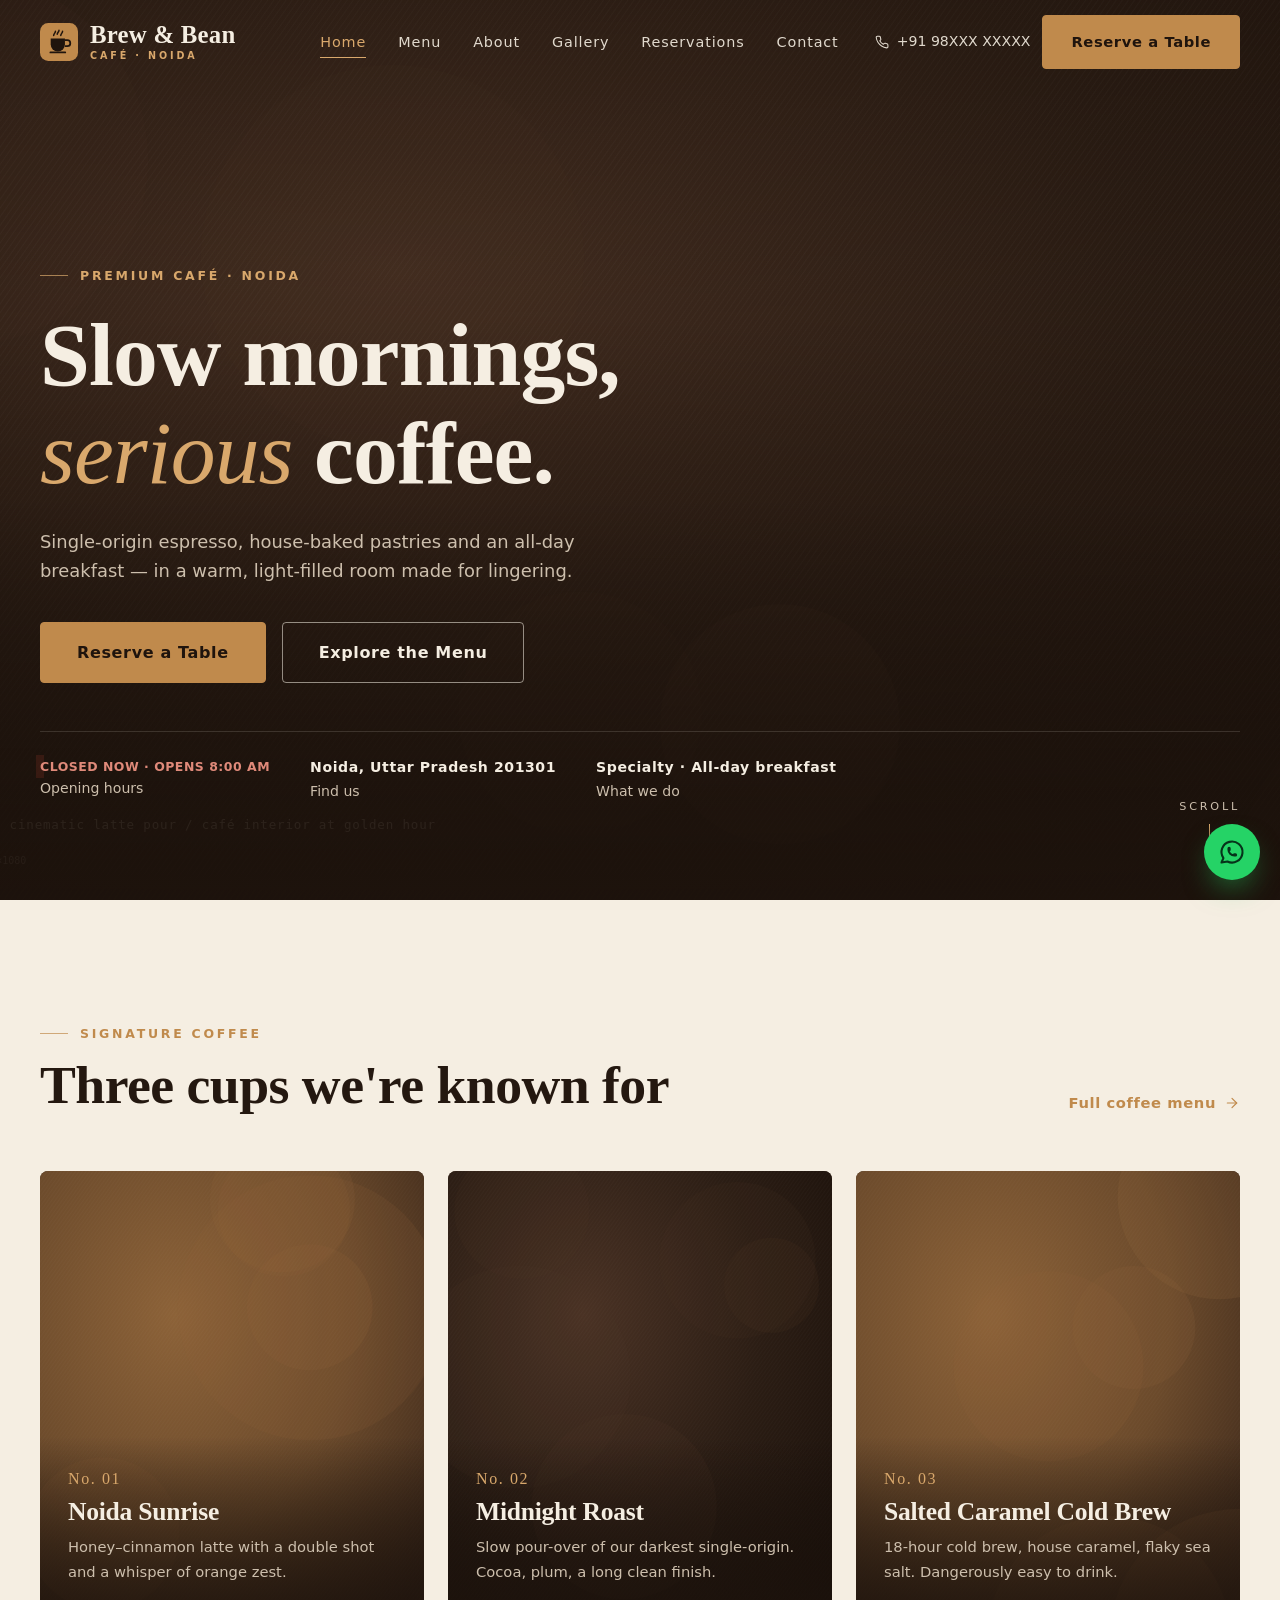
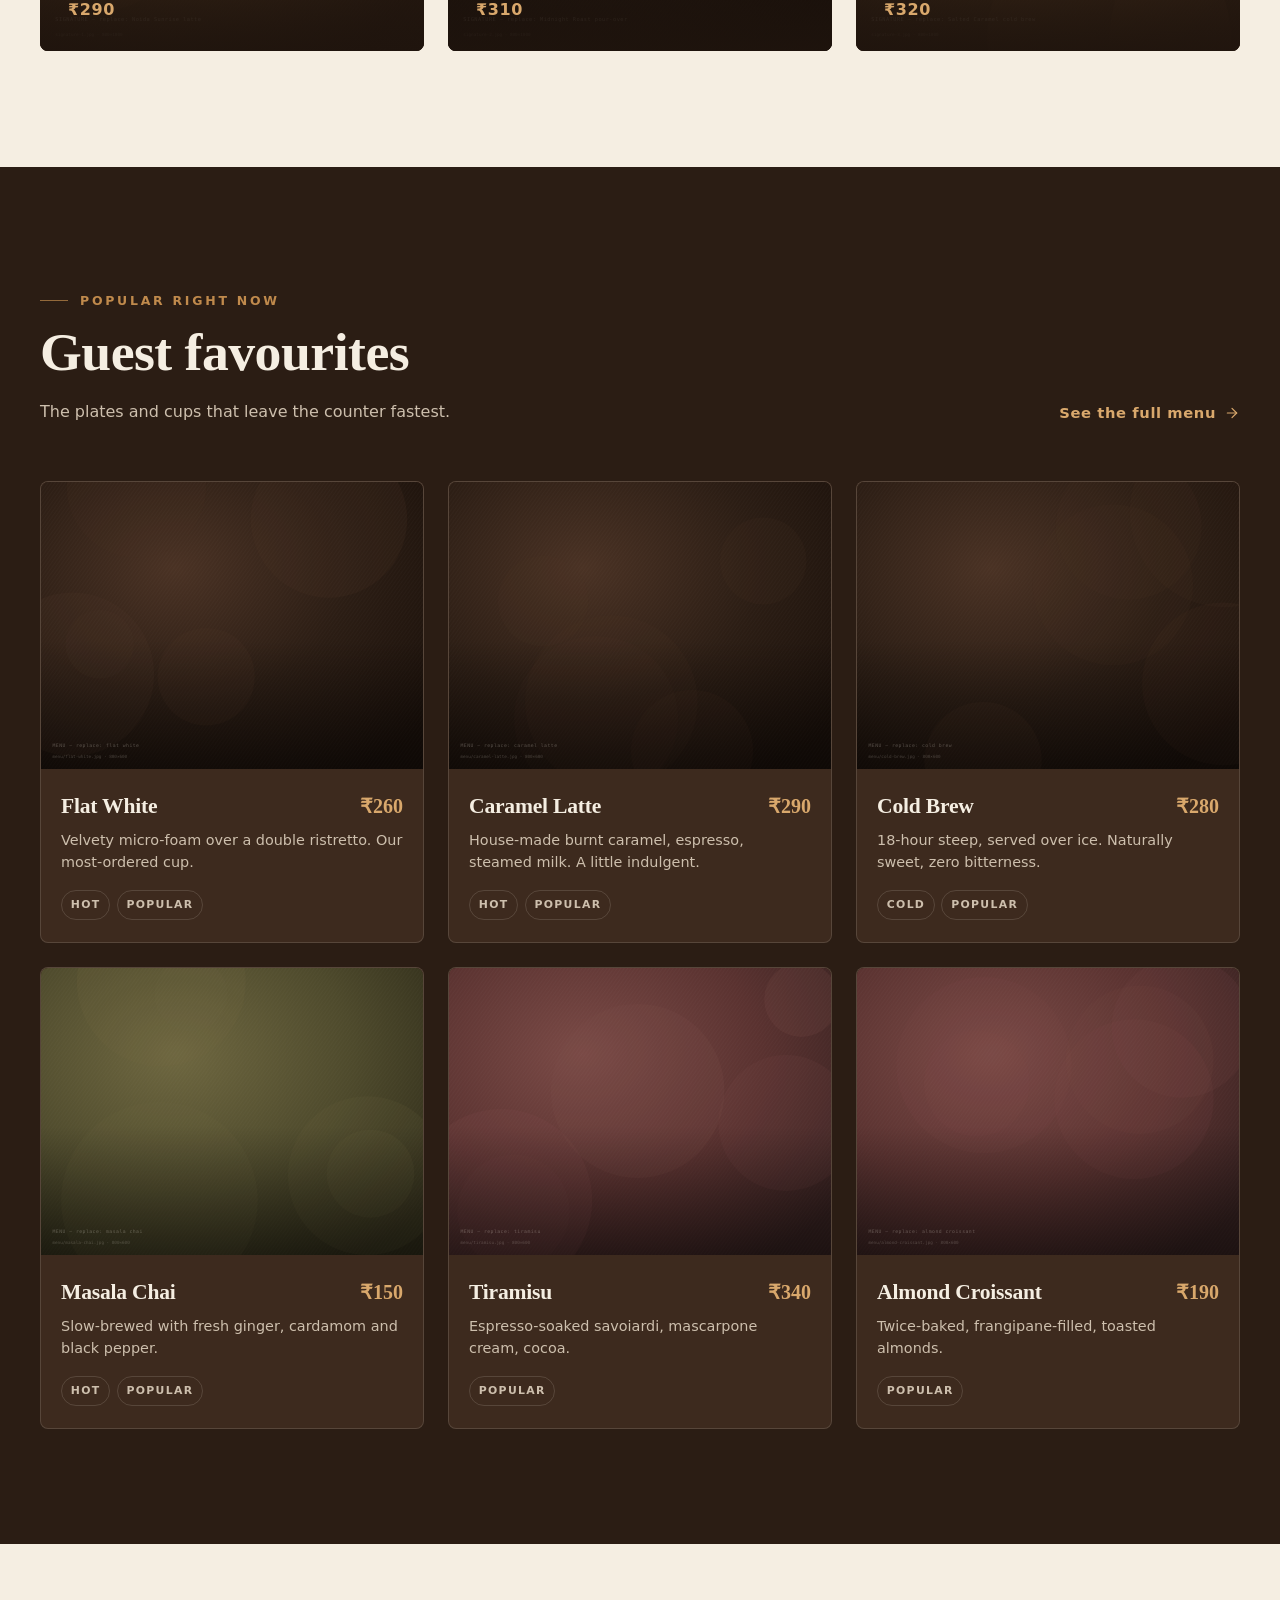
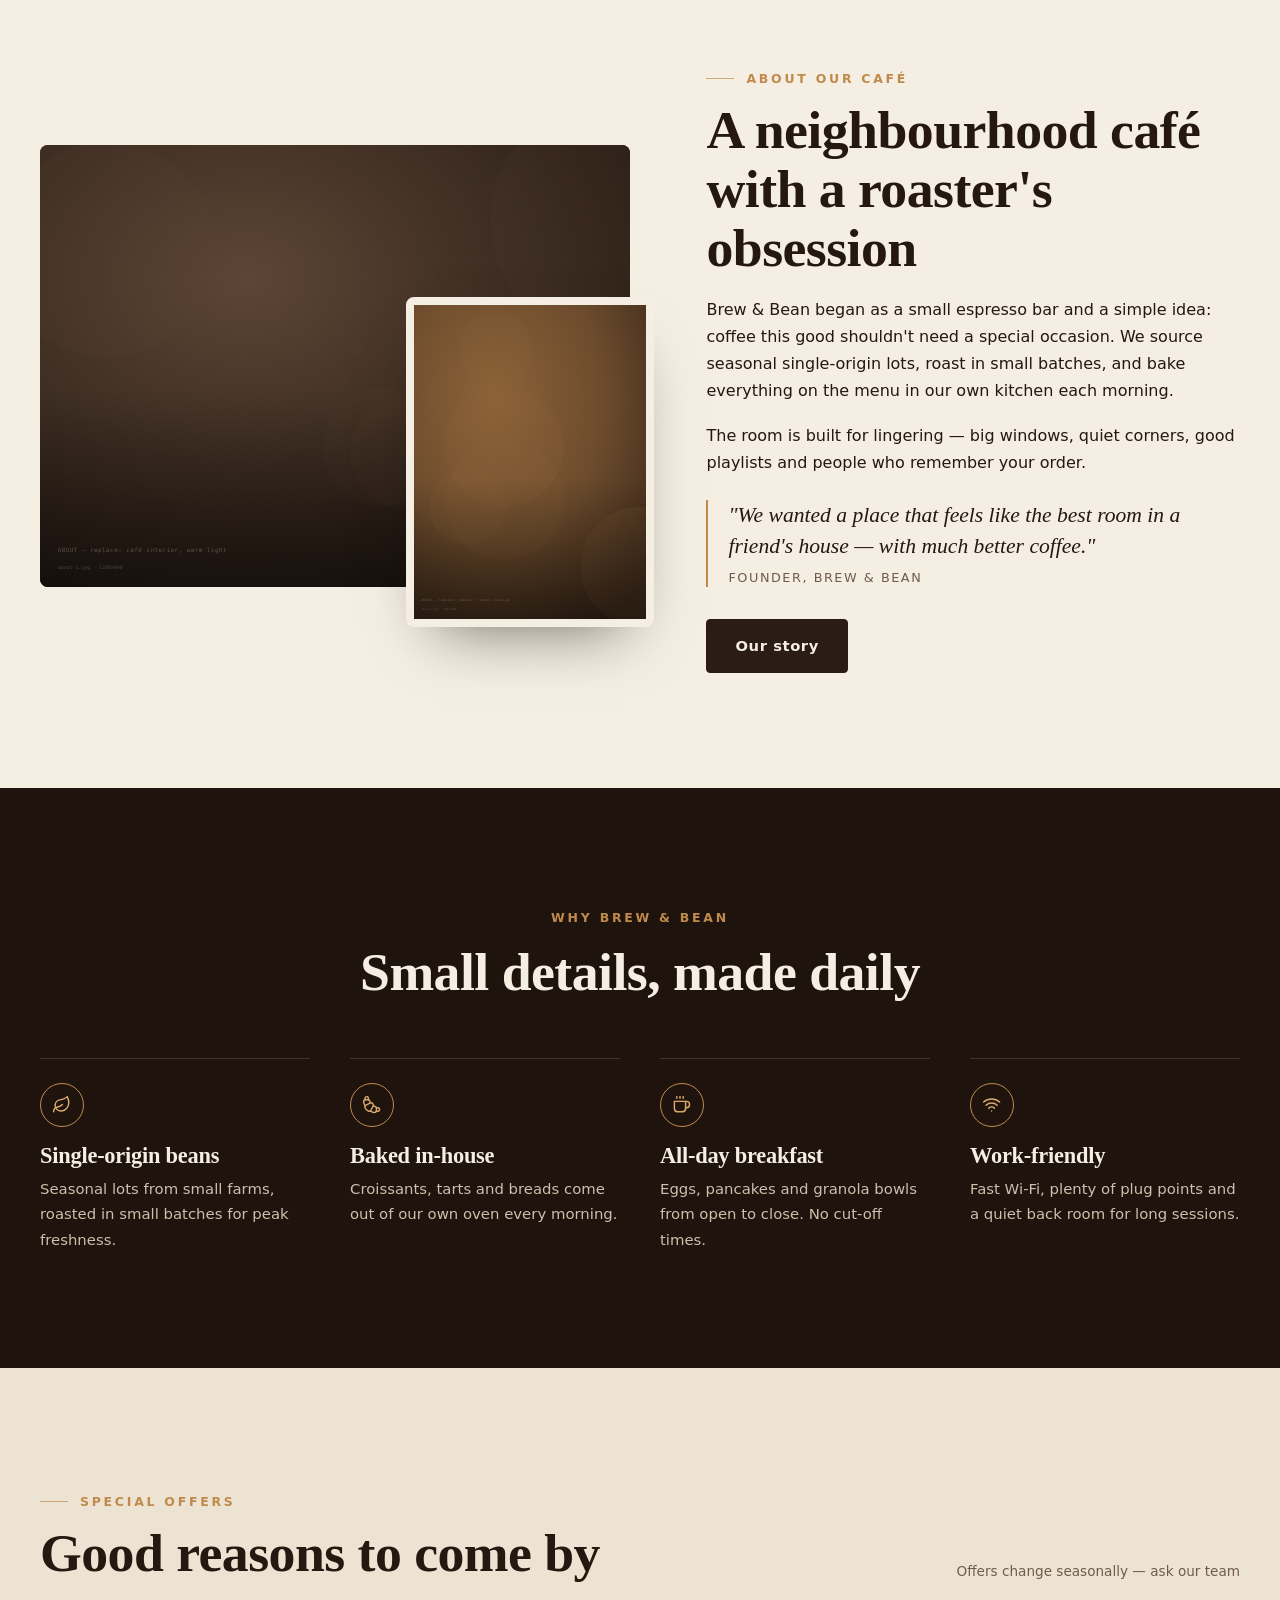
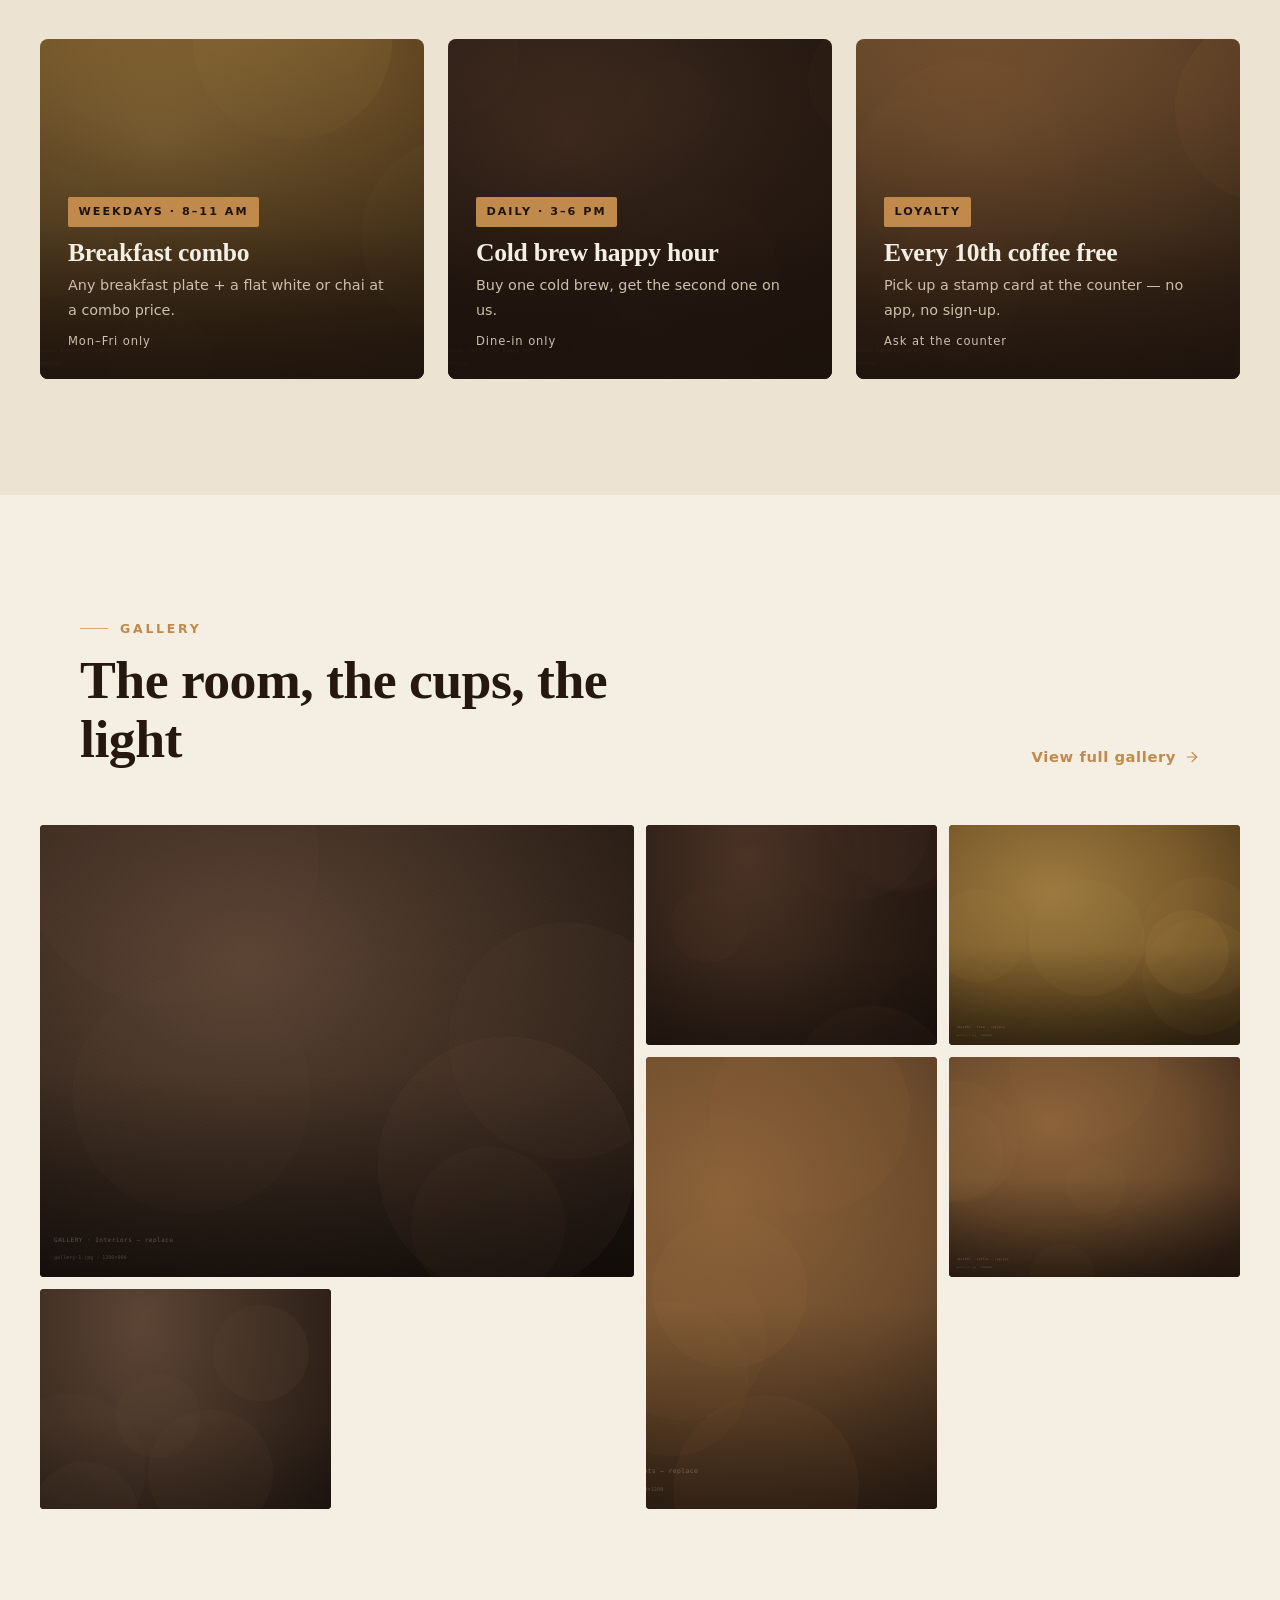
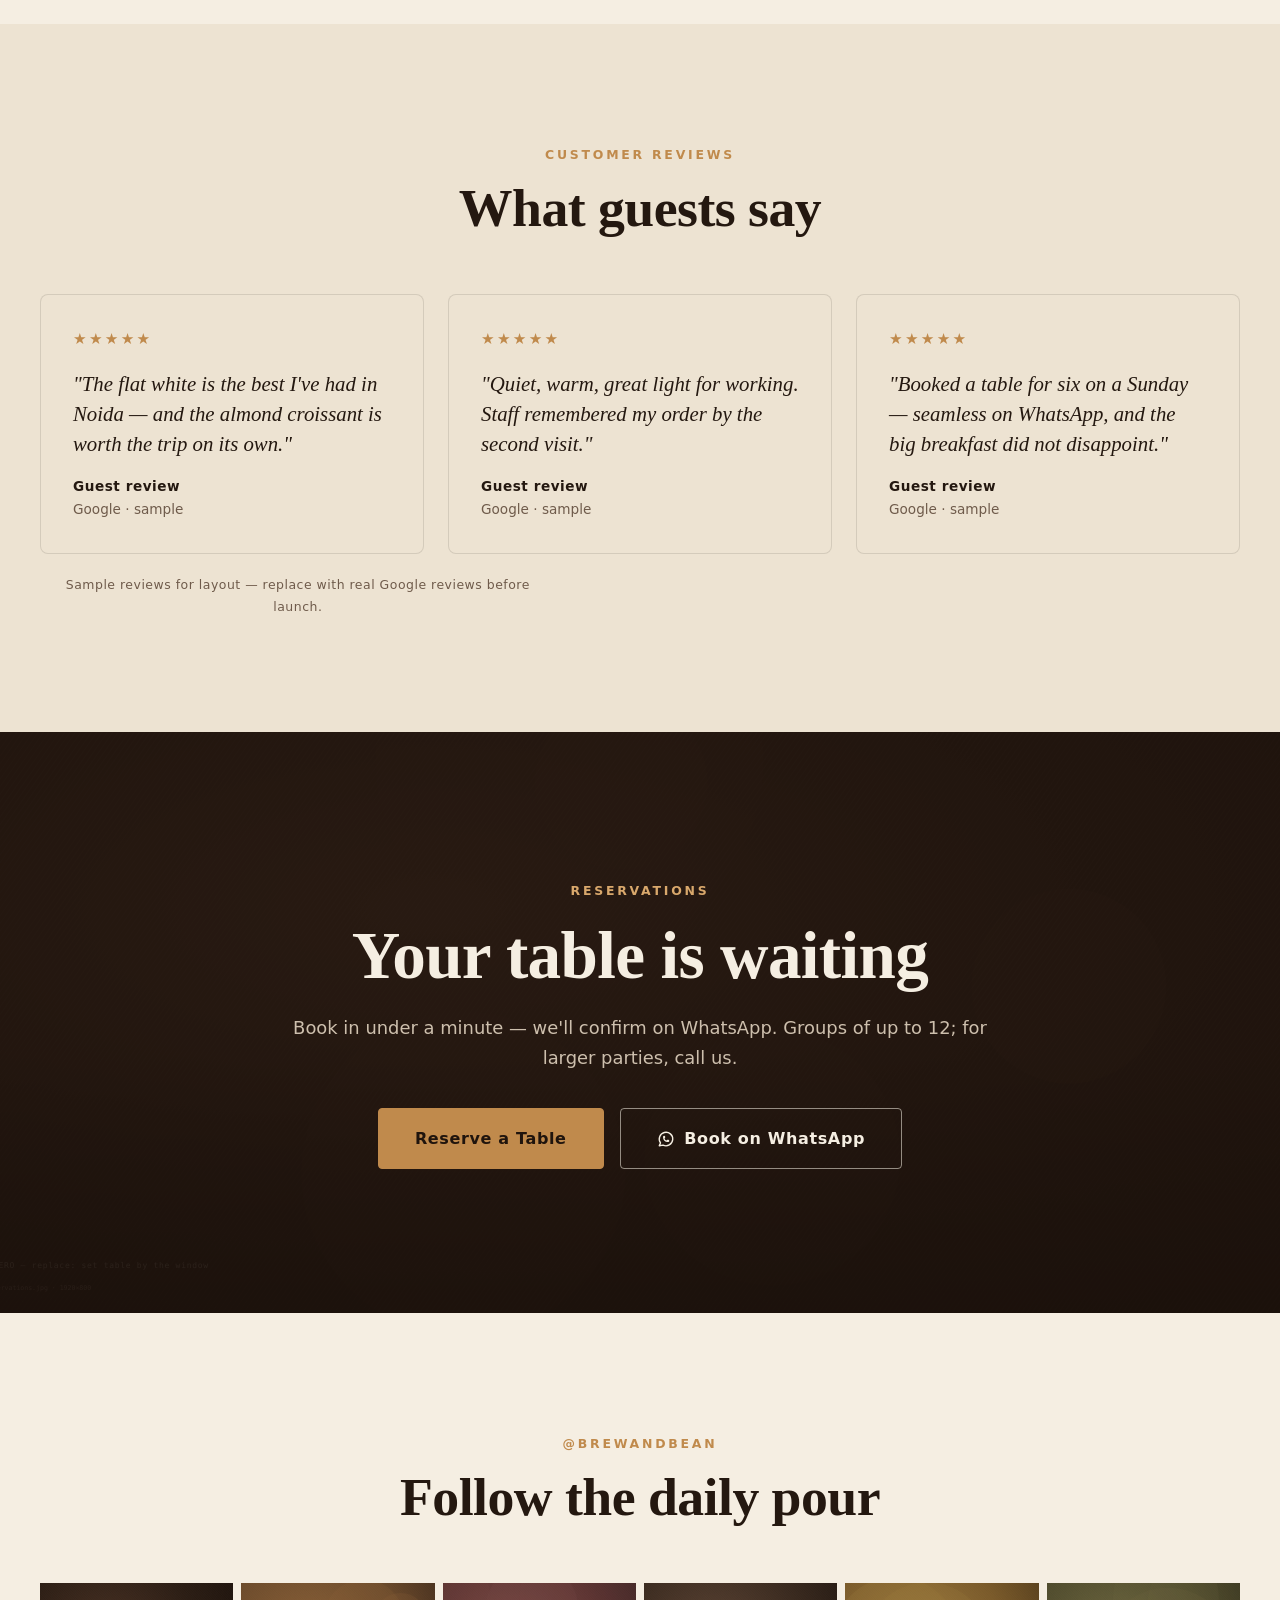
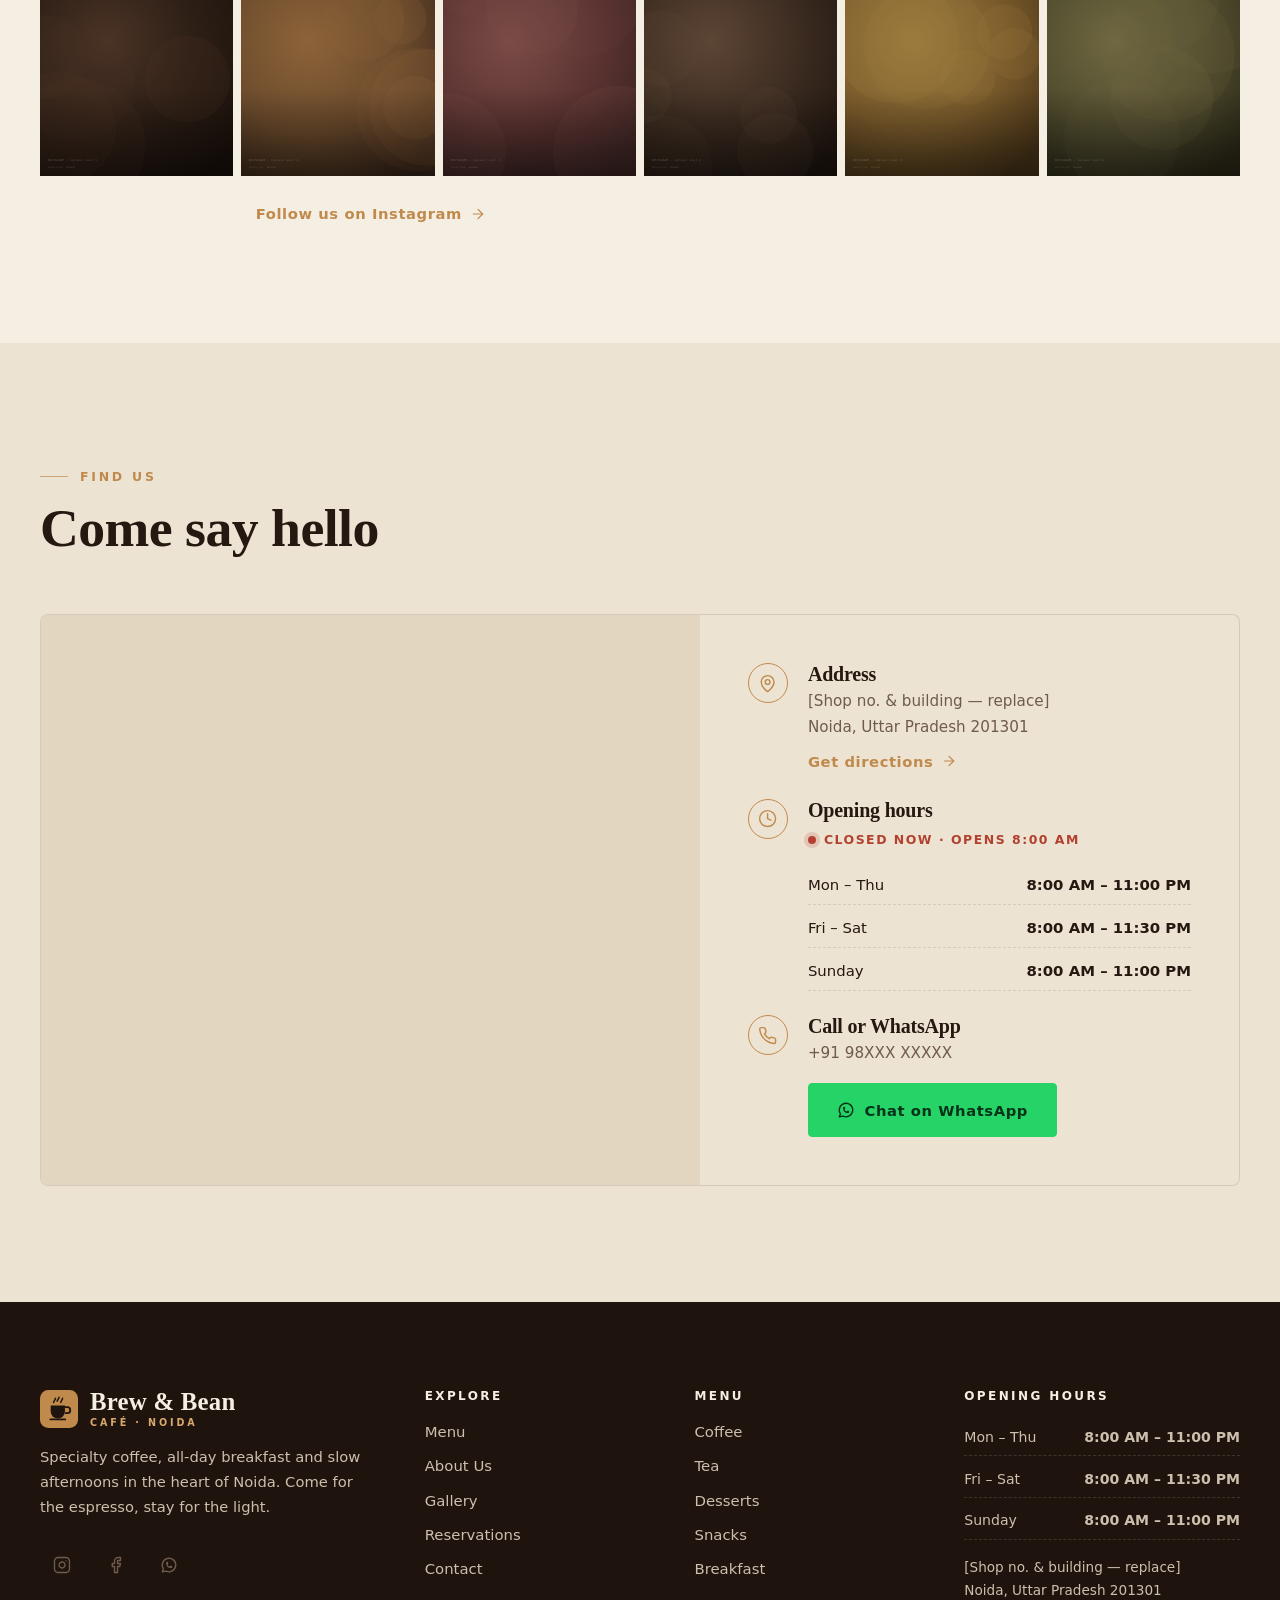
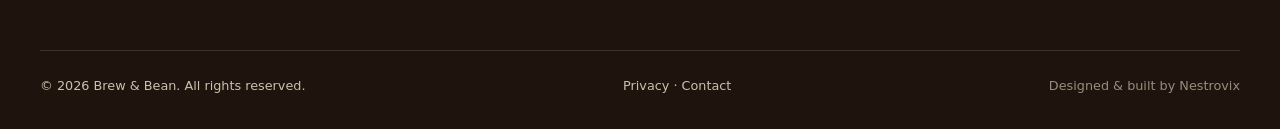
==== index.html @ e4f65078 "Initial commit — brew-and-bean" ====
<!DOCTYPE html>
<html lang="en">
<head>
<meta charset="UTF-8">
<meta name="viewport" content="width=device-width, initial-scale=1">
<title>Brew & Bean — Premium Café in Noida | Specialty Coffee, All-Day Breakfast</title>
<meta name="description" content="Brew & Bean is a premium café in Noida serving specialty coffee, artisan desserts and all-day breakfast. Reserve a table or order on WhatsApp.">
<link rel="canonical" href="https://brewandbean.vercel.app/">
<meta property="og:type" content="website"><meta property="og:site_name" content="Brew &amp; Bean">
<meta property="og:title" content="Brew & Bean — Premium Café in Noida | Specialty Coffee, All-Day Breakfast"><meta property="og:description" content="Brew & Bean is a premium café in Noida serving specialty coffee, artisan desserts and all-day breakfast. Reserve a table or order on WhatsApp.">
<meta property="og:image" content="https://brewandbean.vercel.app/assets/og-image.png"><meta property="og:url" content="https://brewandbean.vercel.app/">
<meta name="twitter:card" content="summary_large_image">
<meta name="theme-color" content="#2B1D14">
<link rel="icon" href="assets/favicon.svg" type="image/svg+xml">
<link rel="preload" href="assets/fonts/cormorant-garamond-latin-600-normal.woff2" as="font" type="font/woff2" crossorigin>
<link rel="preload" href="assets/fonts/manrope-latin-400-normal.woff2" as="font" type="font/woff2" crossorigin>
<link rel="stylesheet" href="css/style.css">
<script>document.documentElement.classList.add("js")</script>
<script type="application/ld+json">
{"@context":"https://schema.org","@type":"CafeOrCoffeeShop","name":"Brew & Bean","image":"https://brewandbean.vercel.app/assets/og-image.png","url":"https://brewandbean.vercel.app/","telephone":"+91-98XXX-XXXXX","priceRange":"₹₹","servesCuisine":["Coffee","Café","Breakfast","Bakery"],"address":{"@type":"PostalAddress","streetAddress":"[Replace with street address]","addressLocality":"Noida","addressRegion":"Uttar Pradesh","postalCode":"201301","addressCountry":"IN"},"openingHoursSpecification":[{"@type":"OpeningHoursSpecification","dayOfWeek":["Monday","Tuesday","Wednesday","Thursday","Sunday"],"opens":"08:00","closes":"23:00"},{"@type":"OpeningHoursSpecification","dayOfWeek":["Friday","Saturday"],"opens":"08:00","closes":"23:30"}],"acceptsReservations":"True","sameAs":["https://instagram.com/brewandbean"]}
</script>
</head>
<body><a class="skip-link" href="#main">Skip to content</a>
<svg width="0" height="0" style="position:absolute" aria-hidden="true"><defs>
<symbol id="i-phone" viewBox="0 0 24 24"><path d="M22 16.92v3a2 2 0 0 1-2.18 2 19.8 19.8 0 0 1-8.63-3.07 19.5 19.5 0 0 1-6-6A19.8 19.8 0 0 1 2.12 4.18 2 2 0 0 1 4.11 2h3a2 2 0 0 1 2 1.72c.13.96.36 1.9.7 2.81a2 2 0 0 1-.45 2.11L8.09 9.91a16 16 0 0 0 6 6l1.27-1.27a2 2 0 0 1 2.11-.45c.91.34 1.85.57 2.81.7A2 2 0 0 1 22 16.92z"/></symbol>
<symbol id="i-pin" viewBox="0 0 24 24"><path d="M20 10c0 6-8 12-8 12s-8-6-8-12a8 8 0 0 1 16 0z"/><circle cx="12" cy="10" r="3"/></symbol>
<symbol id="i-clock" viewBox="0 0 24 24"><circle cx="12" cy="12" r="10"/><path d="M12 6v6l4 2"/></symbol>
<symbol id="i-mail" viewBox="0 0 24 24"><rect width="20" height="16" x="2" y="4" rx="2"/><path d="m22 7-8.97 5.7a1.94 1.94 0 0 1-2.06 0L2 7"/></symbol>
<symbol id="i-arrow" viewBox="0 0 24 24"><path d="M5 12h14"/><path d="m12 5 7 7-7 7"/></symbol>
<symbol id="i-search" viewBox="0 0 24 24"><circle cx="11" cy="11" r="8"/><path d="m21 21-4.3-4.3"/></symbol>
<symbol id="i-x" viewBox="0 0 24 24"><path d="M18 6 6 18"/><path d="m6 6 12 12"/></symbol>
<symbol id="i-left" viewBox="0 0 24 24"><path d="m15 18-6-6 6-6"/></symbol>
<symbol id="i-right" viewBox="0 0 24 24"><path d="m9 18 6-6-6-6"/></symbol>
<symbol id="i-check" viewBox="0 0 24 24"><path d="M20 6 9 17l-5-5"/></symbol>
<symbol id="i-leaf" viewBox="0 0 24 24"><path d="M11 20A7 7 0 0 1 9.8 6.1C15.5 5 17 4.48 19 2c1 2 2 4.18 2 8 0 5.5-4.78 10-10 10Z"/><path d="M2 21c0-3 1.85-5.36 5.08-6C9.5 14.52 12 13 13 12"/></symbol>
<symbol id="i-flame" viewBox="0 0 24 24"><path d="M8.5 14.5A2.5 2.5 0 0 0 11 12c0-1.38-.5-2-1-3-1.072-2.143-.224-4.054 2-6 .5 2.5 2 4.9 4 6.5 2 1.6 3 3.5 3 5.5a7 7 0 1 1-14 0c0-1.153.433-2.294 1-3a2.5 2.5 0 0 0 2.5 2.5z"/></symbol>
<symbol id="i-croissant" viewBox="0 0 24 24"><path d="m4.6 13.11 5.79-3.21c1.89-1.05 4.79 1.78 3.71 3.71l-3.22 5.81C8.8 23.16.79 15.23 4.6 13.11Z"/><path d="m10.5 9.5-1-2.29C9.2 6.48 8.8 6 8 6H4.5C2.79 6 2 6.5 2 8.5a7.71 7.71 0 0 0 2 4.83"/><path d="M8 6c0-1.55.24-4-2-4-2 0-2.5 2.17-2.5 4"/><path d="m14.5 13.5 2.29 1c.73.3 1.21.7 1.21 1.5v3.5c0 1.71-.5 2.5-2.5 2.5a7.71 7.71 0 0 1-4.83-2"/><path d="M18 16c1.55 0 4-.24 4 2 0 2-2.17 2.5-4 2.5"/></symbol>
<symbol id="i-wifi" viewBox="0 0 24 24"><path d="M12 20h.01"/><path d="M2 8.82a15 15 0 0 1 20 0"/><path d="M5 12.859a10 10 0 0 1 14 0"/><path d="M8.5 16.429a5 5 0 0 1 7 0"/></symbol>
<symbol id="i-cup" viewBox="0 0 24 24"><path d="M17 8h1a4 4 0 1 1 0 8h-1"/><path d="M3 8h14v9a4 4 0 0 1-4 4H7a4 4 0 0 1-4-4Z"/><path d="M6 2v2"/><path d="M10 2v2"/><path d="M14 2v2"/></symbol>
<symbol id="i-instagram" viewBox="0 0 24 24"><rect width="20" height="20" x="2" y="2" rx="5"/><path d="M16 11.37A4 4 0 1 1 12.63 8 4 4 0 0 1 16 11.37z"/><path d="M17.5 6.5h.01"/></symbol>
<symbol id="i-facebook" viewBox="0 0 24 24"><path d="M18 2h-3a5 5 0 0 0-5 5v3H7v4h3v8h4v-8h3l1-4h-4V7a1 1 0 0 1 1-1h3z"/></symbol>
<symbol id="i-whatsapp" viewBox="0 0 24 24"><path d="M3 21l1.65-3.8a9 9 0 1 1 3.4 2.9L3 21" fill="none"/><path d="M9 10a.5.5 0 0 0 1 0V9a.5.5 0 0 0-1 0v1a5 5 0 0 0 5 5h1a.5.5 0 0 0 0-1h-1a.5.5 0 0 0 0 1"/></symbol>
<symbol id="i-calendar" viewBox="0 0 24 24"><path d="M8 2v4"/><path d="M16 2v4"/><rect width="18" height="18" x="3" y="4" rx="2"/><path d="M3 10h18"/></symbol>
<symbol id="i-users" viewBox="0 0 24 24"><path d="M16 21v-2a4 4 0 0 0-4-4H6a4 4 0 0 0-4 4v2"/><circle cx="9" cy="7" r="4"/><path d="M22 21v-2a4 4 0 0 0-3-3.87"/><path d="M16 3.13a4 4 0 0 1 0 7.75"/></symbol>
<symbol id="i-star" viewBox="0 0 24 24"><path d="M12 2l3.09 6.26L22 9.27l-5 4.87 1.18 6.88L12 17.77l-6.18 3.25L7 14.14 2 9.27l6.91-1.01L12 2z"/></symbol>
</defs></svg>
<header class="site-header" id="top">
  <div class="container--wide">
    <a class="brand" href="index.html" aria-label="Brew &amp; Bean — home"><svg class="brand__mark" viewBox="0 0 64 64" aria-hidden="true"><rect width="64" height="64" rx="14" fill="#C08A4C"/><path d="M18 26h24v10a12 12 0 0 1-24 0z" fill="#1F140D"/><path d="M42 29h4a5 5 0 0 1 0 10h-4" fill="none" stroke="#1F140D" stroke-width="3"/><path d="M26 14c0 3-3 4-3 7M32 12c0 3-3 4-3 7M38 14c0 3-3 4-3 7" stroke="#1F140D" stroke-width="2.5" fill="none" stroke-linecap="round"/><rect x="16" y="48" width="28" height="3" rx="1.5" fill="#1F140D"/></svg><span>Brew &amp; Bean<small>Café · Noida</small></span></a>
    <nav class="nav" aria-label="Primary">
      <ul class="nav__links"><li><a href="index.html">Home</a></li><li><a href="menu.html">Menu</a></li><li><a href="about.html">About</a></li><li><a href="gallery.html">Gallery</a></li><li><a href="reservations.html">Reservations</a></li><li><a href="contact.html">Contact</a></li></ul>
      <div class="nav__cta">
        <a class="nav__phone" data-href="tel" href="#"><svg class="ic"><use href="#i-phone"/></svg><span data-bind="phoneDisplay">+91 98XXX XXXXX</span></a>
        <a class="btn btn--primary" href="reservations.html">Reserve a Table</a>
        <button class="nav__toggle" aria-expanded="false" aria-controls="mobile-nav" aria-label="Open menu"><span></span></button>
      </div>
    </nav>
  </div>
</header>
<div class="mobile-nav" id="mobile-nav">
  <nav class="mobile-nav__links" aria-label="Mobile"><a href="index.html">Home</a><a href="menu.html">Menu</a><a href="about.html">About</a><a href="gallery.html">Gallery</a><a href="reservations.html">Reservations</a><a href="contact.html">Contact</a></nav>
  <a class="btn btn--primary btn--lg" href="reservations.html">Reserve a Table</a>
  <div class="mobile-nav__meta">
    <a data-href="tel" href="#"><svg class="ic"><use href="#i-phone"/></svg> <span data-bind="phoneDisplay">+91 98XXX XXXXX</span></a>
    <a data-href="whatsapp" href="#" target="_blank" rel="noopener"><svg class="ic"><use href="#i-whatsapp"/></svg> Chat on WhatsApp</a>
    <span><svg class="ic"><use href="#i-clock"/></svg> <span data-open-badge class="open-badge">Open today</span></span>
  </div>
</div>
<main id="main">
<!-- 2. HERO -->
<section class="hero" aria-label="Welcome">
  <div class="hero__media"><img src="assets/images/hero-home.svg" alt="Brew &amp; Bean café interior with warm light and a fresh latte on the counter" width="1920" height="1080" fetchpriority="high"></div>
  <div class="hero__overlay"></div>
  <div class="container hero__content">
    <span class="eyebrow reveal">Premium café · Noida</span>
    <h1 class="reveal d1">Slow mornings, <em>serious</em> coffee.</h1>
    <p class="lead reveal d2">Single-origin espresso, house-baked pastries and an all-day breakfast — in a warm, light-filled room made for lingering.</p>
    <div class="hero__actions reveal d3">
      <a class="btn btn--primary btn--lg" href="reservations.html">Reserve a Table</a>
      <a class="btn btn--outline-light btn--lg" href="menu.html">Explore the Menu</a>
    </div>
    <div class="hero__meta reveal d3">
      <div><b data-open-badge class="open-badge">Open today</b>Opening hours</div>
      <div><b><span data-bind="addressLine2">Noida, Uttar Pradesh</span></b>Find us</div>
      <div><b>Specialty · All-day breakfast</b>What we do</div>
    </div>
  </div>
  <div class="scroll-cue" aria-hidden="true">Scroll</div>
</section>

<!-- 3. SIGNATURE COFFEE -->
<section class="section section--cream" id="signature">
  <div class="container">
    <div class="section-head split reveal">
      <div><span class="eyebrow">Signature coffee</span><h2>Three cups we're known for</h2></div>
      <a class="link-arrow" href="menu.html#coffee">Full coffee menu <svg class="ic"><use href="#i-arrow"/></svg></a>
    </div>
    <div class="sig-grid">
      <article class="sig-card reveal"><div class="frame"><img src="assets/images/signature-1.svg" alt="Noida Sunrise — honey cinnamon latte" loading="lazy" width="800" height="1000"></div>
        <div class="sig-card__body"><span class="num">No. 01</span><h3>Noida Sunrise</h3><p>Honey–cinnamon latte with a double shot and a whisper of orange zest.</p><span class="price tnum">₹290</span></div></article>
      <article class="sig-card reveal d1"><div class="frame"><img src="assets/images/signature-2.svg" alt="Midnight Roast — single-origin pour-over" loading="lazy" width="800" height="1000"></div>
        <div class="sig-card__body"><span class="num">No. 02</span><h3>Midnight Roast</h3><p>Slow pour-over of our darkest single-origin. Cocoa, plum, a long clean finish.</p><span class="price tnum">₹310</span></div></article>
      <article class="sig-card reveal d2"><div class="frame"><img src="assets/images/signature-3.svg" alt="Salted Caramel Cold Brew" loading="lazy" width="800" height="1000"></div>
        <div class="sig-card__body"><span class="num">No. 03</span><h3>Salted Caramel Cold Brew</h3><p>18-hour cold brew, house caramel, flaky sea salt. Dangerously easy to drink.</p><span class="price tnum">₹320</span></div></article>
    </div>
  </div>
</section>

<!-- 4. POPULAR MENU -->
<section class="section section--dark" id="popular">
  <div class="container">
    <div class="section-head split reveal">
      <div><span class="eyebrow">Popular right now</span><h2>Guest favourites</h2><p class="muted">The plates and cups that leave the counter fastest.</p></div>
      <a class="link-arrow" href="menu.html">See the full menu <svg class="ic"><use href="#i-arrow"/></svg></a>
    </div>
    <div class="menu-grid" data-popular-menu></div>
  </div>
</section>

<!-- 5. ABOUT OUR CAFÉ -->
<section class="section section--cream" id="about">
  <div class="container">
    <div class="split">
      <div class="split__media reveal">
        <div class="frame"><img src="assets/images/about-1.svg" alt="Inside Brew &amp; Bean — warm timber, soft light and the espresso bar" loading="lazy" width="1200" height="900"></div>
        <div class="frame frame--tall"><img src="assets/images/about-2.svg" alt="Freshly roasted coffee beans" loading="lazy" width="900" height="1200"></div>
      </div>
      <div class="split__body reveal d1">
        <span class="eyebrow">About our café</span>
        <h2>A neighbourhood café with a roaster's obsession</h2>
        <p>Brew &amp; Bean began as a small espresso bar and a simple idea: coffee this good shouldn't need a special occasion. We source seasonal single-origin lots, roast in small batches, and bake everything on the menu in our own kitchen each morning.</p>
        <p>The room is built for lingering — big windows, quiet corners, good playlists and people who remember your order.</p>
        <blockquote class="quote">"We wanted a place that feels like the best room in a friend's house — with much better coffee."<cite>Founder, Brew &amp; Bean</cite></blockquote>
        <a class="btn btn--dark" href="about.html">Our story</a>
      </div>
    </div>
  </div>
</section>

<!-- 6. WHY CHOOSE US -->
<section class="section section--espresso" id="why">
  <div class="container">
    <div class="section-head center reveal"><span class="eyebrow">Why Brew &amp; Bean</span><h2>Small details, made daily</h2></div>
    <div class="why-grid">
      <div class="why reveal"><div class="why__icon"><svg class="ic"><use href="#i-leaf"/></svg></div><h3>Single-origin beans</h3><p>Seasonal lots from small farms, roasted in small batches for peak freshness.</p></div>
      <div class="why reveal d1"><div class="why__icon"><svg class="ic"><use href="#i-croissant"/></svg></div><h3>Baked in-house</h3><p>Croissants, tarts and breads come out of our own oven every morning.</p></div>
      <div class="why reveal d2"><div class="why__icon"><svg class="ic"><use href="#i-cup"/></svg></div><h3>All-day breakfast</h3><p>Eggs, pancakes and granola bowls from open to close. No cut-off times.</p></div>
      <div class="why reveal d3"><div class="why__icon"><svg class="ic"><use href="#i-wifi"/></svg></div><h3>Work-friendly</h3><p>Fast Wi-Fi, plenty of plug points and a quiet back room for long sessions.</p></div>
    </div>
  </div>
</section>

<!-- 7. SPECIAL OFFERS -->
<section class="section section--cream-2" id="offers">
  <div class="container">
    <div class="section-head split reveal"><div><span class="eyebrow">Special offers</span><h2>Good reasons to come by</h2></div><span class="muted" style="font-size:.85rem">Offers change seasonally — ask our team</span></div>
    <div class="offers-grid">
      <a class="offer reveal" href="menu.html#breakfast"><img src="assets/images/offer-1.svg" alt="" loading="lazy" width="1000" height="700"><div class="offer__body"><span class="offer__badge">Weekdays · 8–11 AM</span><h3>Breakfast combo</h3><p>Any breakfast plate + a flat white or chai at a combo price.</p><small>Mon–Fri only</small></div></a>
      <a class="offer reveal d1" href="menu.html#coffee"><img src="assets/images/offer-2.svg" alt="" loading="lazy" width="1000" height="700"><div class="offer__body"><span class="offer__badge">Daily · 3–6 PM</span><h3>Cold brew happy hour</h3><p>Buy one cold brew, get the second one on us.</p><small>Dine-in only</small></div></a>
      <a class="offer reveal d2" href="contact.html"><img src="assets/images/offer-3.svg" alt="" loading="lazy" width="1000" height="700"><div class="offer__body"><span class="offer__badge">Loyalty</span><h3>Every 10th coffee free</h3><p>Pick up a stamp card at the counter — no app, no sign-up.</p><small>Ask at the counter</small></div></a>
    </div>
  </div>
</section>

<!-- 8. GALLERY -->
<section class="section section--cream" id="gallery">
  <div class="container--wide">
    <div class="container"><div class="section-head split reveal"><div><span class="eyebrow">Gallery</span><h2>The room, the cups, the light</h2></div><a class="link-arrow" href="gallery.html">View full gallery <svg class="ic"><use href="#i-arrow"/></svg></a></div></div>
    <div class="gallery-grid">
      <figure class="g-item big reveal" data-cat="Interiors"><img src="assets/images/gallery-1.svg" alt="Main room at golden hour" loading="lazy"><figcaption>Interiors</figcaption></figure>
      <figure class="g-item reveal" data-cat="Coffee"><img src="assets/images/gallery-2.svg" alt="Latte art close-up" loading="lazy"><figcaption>Coffee</figcaption></figure>
      <figure class="g-item reveal" data-cat="Food"><img src="assets/images/gallery-3.svg" alt="Shakshuka and sourdough" loading="lazy"><figcaption>Food</figcaption></figure>
      <figure class="g-item tall reveal" data-cat="Moments"><img src="assets/images/gallery-4.svg" alt="Friends sharing dessert" loading="lazy"><figcaption>Moments</figcaption></figure>
      <figure class="g-item reveal" data-cat="Coffee"><img src="assets/images/gallery-6.svg" alt="Pour-over station" loading="lazy"><figcaption>Coffee</figcaption></figure>
      <figure class="g-item reveal" data-cat="Interiors"><img src="assets/images/gallery-5.svg" alt="Window seat" loading="lazy"><figcaption>Interiors</figcaption></figure>
    </div>
  </div>
</section>

<!-- 9. CUSTOMER REVIEWS -->
<section class="section section--cream-2" id="reviews">
  <div class="container">
    <div class="section-head center reveal"><span class="eyebrow">Customer reviews</span><h2>What guests say</h2></div>
    <div class="reviews-grid">
      <article class="review reveal"><div class="review__stars" aria-label="5 out of 5 stars">★★★★★</div><p>"The flat white is the best I've had in Noida — and the almond croissant is worth the trip on its own."</p><footer><b>Guest review</b>Google · sample</footer></article>
      <article class="review reveal d1"><div class="review__stars" aria-label="5 out of 5 stars">★★★★★</div><p>"Quiet, warm, great light for working. Staff remembered my order by the second visit."</p><footer><b>Guest review</b>Google · sample</footer></article>
      <article class="review reveal d2"><div class="review__stars" aria-label="5 out of 5 stars">★★★★★</div><p>"Booked a table for six on a Sunday — seamless on WhatsApp, and the big breakfast did not disappoint."</p><footer><b>Guest review</b>Google · sample</footer></article>
    </div>
    <p class="sample-note center">Sample reviews for layout — replace with real Google reviews before launch.</p>
  </div>
</section>

<!-- 10. TABLE RESERVATION CTA -->
<section class="cta-band" id="reserve">
  <img src="assets/images/hero-reservations.svg" alt="" loading="lazy" width="1920" height="800">
  <div class="container reveal">
    <span class="eyebrow">Reservations</span>
    <h2>Your table is waiting</h2>
    <p class="lead">Book in under a minute — we'll confirm on WhatsApp. Groups of up to 12; for larger parties, call us.</p>
    <div class="hero__actions"><a class="btn btn--primary btn--lg" href="reservations.html">Reserve a Table</a><a class="btn btn--outline-light btn--lg" data-href="whatsapp" data-wa-text="Hi Brew & Bean! I'd like to reserve a table." href="#" target="_blank" rel="noopener"><svg class="ic"><use href="#i-whatsapp"/></svg> Book on WhatsApp</a></div>
  </div>
</section>

<!-- 11. INSTAGRAM -->
<section class="section section--cream" id="instagram">
  <div class="container">
    <div class="section-head center reveal"><span class="eyebrow">@brewandbean</span><h2>Follow the daily pour</h2></div>
    <div class="insta-grid reveal">
      <a data-href="instagram" href="#" target="_blank" rel="noopener" aria-label="Instagram post 1"><img src="assets/images/insta-1.svg" alt="" loading="lazy"><svg class="ic"><use href="#i-instagram"/></svg></a>
      <a data-href="instagram" href="#" target="_blank" rel="noopener" aria-label="Instagram post 2"><img src="assets/images/insta-2.svg" alt="" loading="lazy"><svg class="ic"><use href="#i-instagram"/></svg></a>
      <a data-href="instagram" href="#" target="_blank" rel="noopener" aria-label="Instagram post 3"><img src="assets/images/insta-3.svg" alt="" loading="lazy"><svg class="ic"><use href="#i-instagram"/></svg></a>
      <a data-href="instagram" href="#" target="_blank" rel="noopener" aria-label="Instagram post 4"><img src="assets/images/insta-4.svg" alt="" loading="lazy"><svg class="ic"><use href="#i-instagram"/></svg></a>
      <a data-href="instagram" href="#" target="_blank" rel="noopener" aria-label="Instagram post 5"><img src="assets/images/insta-5.svg" alt="" loading="lazy"><svg class="ic"><use href="#i-instagram"/></svg></a>
      <a data-href="instagram" href="#" target="_blank" rel="noopener" aria-label="Instagram post 6"><img src="assets/images/insta-6.svg" alt="" loading="lazy"><svg class="ic"><use href="#i-instagram"/></svg></a>
    </div>
    <p class="center mt-3"><a class="link-arrow" data-href="instagram" href="#" target="_blank" rel="noopener">Follow us on Instagram <svg class="ic"><use href="#i-arrow"/></svg></a></p>
  </div>
</section>

<!-- 12. LOCATION -->
<section class="section section--cream-2" id="location">
  <div class="container">
    <div class="section-head reveal"><span class="eyebrow">Find us</span><h2>Come say hello</h2></div>
    <div class="location reveal">
      <div class="location__map"><iframe data-map-embed src="about:blank" title="Map — Brew &amp; Bean, Noida" loading="lazy" referrerpolicy="no-referrer-when-downgrade" allowfullscreen></iframe></div>
      <div class="location__info">
        <div class="info-row"><div class="why__icon"><svg class="ic"><use href="#i-pin"/></svg></div><div><h3>Address</h3><address><span data-bind="addressLine1">[Address]</span><br><span data-bind="addressLine2">Noida, Uttar Pradesh</span></address><a class="link-arrow mt-1" data-href="map" href="#" target="_blank" rel="noopener">Get directions <svg class="ic"><use href="#i-arrow"/></svg></a></div></div>
        <div class="info-row"><div class="why__icon"><svg class="ic"><use href="#i-clock"/></svg></div><div><h3>Opening hours</h3><span data-open-badge class="open-badge mt-1">Open today</span><div class="hours mt-2" data-hours></div></div></div>
        <div class="info-row"><div class="why__icon"><svg class="ic"><use href="#i-phone"/></svg></div><div><h3>Call or WhatsApp</h3><p><a data-href="tel" href="#"><span data-bind="phoneDisplay">+91 98XXX XXXXX</span></a></p><a class="btn btn--whatsapp mt-2" data-href="whatsapp" href="#" target="_blank" rel="noopener"><svg class="ic"><use href="#i-whatsapp"/></svg> Chat on WhatsApp</a></div></div>
      </div>
    </div>
  </div>
</section>
</main>
<div class="lightbox" role="dialog" aria-modal="true" aria-label="Image viewer"><button class="lightbox__btn lightbox__close" aria-label="Close"><svg class="ic"><use href="#i-x"/></svg></button><button class="lightbox__btn lightbox__prev" aria-label="Previous image"><svg class="ic"><use href="#i-left"/></svg></button><img src="" alt=""><button class="lightbox__btn lightbox__next" aria-label="Next image"><svg class="ic"><use href="#i-right"/></svg></button><div class="lightbox__caption"></div></div>
<footer class="site-footer">
  <div class="container">
    <div class="footer-grid">
      <div>
        <a class="brand" href="index.html"><svg class="brand__mark" viewBox="0 0 64 64" aria-hidden="true"><rect width="64" height="64" rx="14" fill="#C08A4C"/><path d="M18 26h24v10a12 12 0 0 1-24 0z" fill="#1F140D"/><path d="M42 29h4a5 5 0 0 1 0 10h-4" fill="none" stroke="#1F140D" stroke-width="3"/><path d="M26 14c0 3-3 4-3 7M32 12c0 3-3 4-3 7M38 14c0 3-3 4-3 7" stroke="#1F140D" stroke-width="2.5" fill="none" stroke-linecap="round"/><rect x="16" y="48" width="28" height="3" rx="1.5" fill="#1F140D"/></svg><span>Brew &amp; Bean<small>Café · Noida</small></span></a>
        <p>Specialty coffee, all-day breakfast and slow afternoons in the heart of Noida. Come for the espresso, stay for the light.</p>
        <div class="socials mt-3">
          <a data-href="instagram" href="#" target="_blank" rel="noopener" aria-label="Instagram"><svg class="ic"><use href="#i-instagram"/></svg></a>
          <a data-href="facebook" href="#" target="_blank" rel="noopener" aria-label="Facebook"><svg class="ic"><use href="#i-facebook"/></svg></a>
          <a data-href="whatsapp" href="#" target="_blank" rel="noopener" aria-label="WhatsApp"><svg class="ic"><use href="#i-whatsapp"/></svg></a>
        </div>
      </div>
      <div><h4>Explore</h4><div class="footer-links"><a href="menu.html">Menu</a><a href="about.html">About Us</a><a href="gallery.html">Gallery</a><a href="reservations.html">Reservations</a><a href="contact.html">Contact</a></div></div>
      <div><h4>Menu</h4><div class="footer-links"><a href="menu.html#coffee">Coffee</a><a href="menu.html#tea">Tea</a><a href="menu.html#desserts">Desserts</a><a href="menu.html#snacks">Snacks</a><a href="menu.html#breakfast">Breakfast</a></div></div>
      <div><h4>Opening hours</h4><div class="hours" data-hours></div><p class="mt-2" style="font-size:.85rem"><span data-bind="addressLine1">[Address]</span><br><span data-bind="addressLine2">Noida, Uttar Pradesh</span></p></div>
    </div>
    <div class="footer-bottom">
      <span>© <span data-year>2026</span> Brew &amp; Bean. All rights reserved.</span>
      <span><a href="privacy.html">Privacy</a> · <a href="contact.html">Contact</a></span>
      <span class="made">Designed &amp; built by Nestrovix</span>
    </div>
  </div>
</footer>
<a class="whatsapp-float" data-href="whatsapp" href="#" target="_blank" rel="noopener" aria-label="Chat with us on WhatsApp"><svg class="ic"><use href="#i-whatsapp"/></svg></a>
<div class="sticky-reserve"><a class="btn btn--primary" href="reservations.html"><svg class="ic"><use href="#i-calendar"/></svg> Reserve a Table</a><a class="btn btn--outline-light" data-href="tel" href="#" aria-label="Call us"><svg class="ic"><use href="#i-phone"/></svg></a></div>
<script src="js/config.js"></script>
<script src="js/menu-data.js"></script>
<script src="js/main.js"></script>
</body></html>
---- css/style.css ----
/* ============================================================
   BREW & BEAN — Premium Café · Design System & Styles
   Theme: dark coffee-brown × cream · warm · minimal premium
   Headings: Cormorant Garamond (serif) · Body: Manrope (sans)
   ============================================================ */

/* ---------- Fonts (self-hosted, no third-party requests) ---------- */
@font-face{font-family:"Cormorant Garamond";font-style:normal;font-weight:500;font-display:swap;src:url("../assets/fonts/cormorant-garamond-latin-500-normal.woff2") format("woff2")}
@font-face{font-family:"Cormorant Garamond";font-style:normal;font-weight:600;font-display:swap;src:url("../assets/fonts/cormorant-garamond-latin-600-normal.woff2") format("woff2")}
@font-face{font-family:"Cormorant Garamond";font-style:normal;font-weight:700;font-display:swap;src:url("../assets/fonts/cormorant-garamond-latin-700-normal.woff2") format("woff2")}
@font-face{font-family:"Cormorant Garamond";font-style:italic;font-weight:500;font-display:swap;src:url("../assets/fonts/cormorant-garamond-latin-500-italic.woff2") format("woff2")}
@font-face{font-family:"Manrope";font-style:normal;font-weight:400;font-display:swap;src:url("../assets/fonts/manrope-latin-400-normal.woff2") format("woff2")}
@font-face{font-family:"Manrope";font-style:normal;font-weight:500;font-display:swap;src:url("../assets/fonts/manrope-latin-500-normal.woff2") format("woff2")}
@font-face{font-family:"Manrope";font-style:normal;font-weight:600;font-display:swap;src:url("../assets/fonts/manrope-latin-600-normal.woff2") format("woff2")}
@font-face{font-family:"Manrope";font-style:normal;font-weight:700;font-display:swap;src:url("../assets/fonts/manrope-latin-700-normal.woff2") format("woff2")}

/* ---------- Tokens ---------- */
:root{
  /* brand colours */
  --espresso:#1F140D;        /* darkest background */
  --roast:#2B1D14;           /* primary dark background */
  --mocha:#3D2A1E;           /* dark surface / cards on dark */
  --mocha-2:#4A3224;         /* dark surface hover */
  --caramel:#C08A4C;         /* accent */
  --caramel-2:#D9A86C;       /* accent hover / highlight */
  --cream:#F5EEE2;           /* light background */
  --cream-2:#EDE3D2;         /* light surface */
  --cream-3:#E3D6C0;         /* light borders */
  --ink:#241810;             /* text on cream */
  --ink-muted:#6F5B4B;       /* secondary text on cream */
  --on-dark:#F5EEE2;         /* text on dark */
  --on-dark-muted:#CDBFAD;   /* secondary text on dark */
  --line-dark:rgba(245,238,226,.14);
  --line-light:rgba(36,24,16,.12);
  --whatsapp:#25D366;
  --error:#B3412F;
  --success:#3E7D4C;

  /* typography */
  --font-head:"Cormorant Garamond",Georgia,"Times New Roman",serif;
  --font-body:"Manrope",system-ui,-apple-system,"Segoe UI",Roboto,sans-serif;
  --text-hero:clamp(2.8rem,7vw,6rem);
  --text-h2:clamp(2rem,4.2vw,3.4rem);
  --text-h3:clamp(1.35rem,2vw,1.75rem);
  --lead:clamp(1.05rem,1.4vw,1.2rem);

  /* spacing (4pt) */
  --s-1:.25rem;--s-2:.5rem;--s-3:.75rem;--s-4:1rem;--s-5:1.5rem;--s-6:2rem;--s-7:3rem;--s-8:4rem;--s-9:6rem;--s-10:8rem;
  --section-y:clamp(4rem,9vw,7.5rem);
  --container:1200px;--gutter:clamp(1.25rem,4vw,2.5rem);

  /* shape & motion */
  --r-sm:4px;--r-md:8px;--r-lg:14px;
  --ease:cubic-bezier(.22,.61,.36,1);
  --dur-1:200ms;--dur-2:400ms;--dur-3:700ms;
  --shadow-lg:0 30px 60px -30px rgba(0,0,0,.55);
  --header-h:84px;
}

/* ---------- Base ---------- */
*,*::before,*::after{box-sizing:border-box;margin:0;padding:0}
html{scroll-behavior:smooth;scroll-padding-top:calc(var(--header-h) + 8px);-webkit-text-size-adjust:100%}
html,body{overflow-x:clip}
body{font-family:var(--font-body);font-size:16px;line-height:1.7;color:var(--ink);background:var(--cream);-webkit-font-smoothing:antialiased}
img,svg,video{display:block;max-width:100%}
img{height:auto}
a{color:inherit;text-decoration:none}
button{font:inherit;color:inherit;background:none;border:0;cursor:pointer}
ul{list-style:none}
:focus-visible{outline:2px solid var(--caramel);outline-offset:3px;border-radius:2px}
::selection{background:var(--caramel);color:var(--espresso)}
.sr-only{position:absolute;width:1px;height:1px;padding:0;margin:-1px;overflow:hidden;clip:rect(0,0,0,0);white-space:nowrap;border:0}
.skip-link{position:fixed;top:-60px;left:1rem;z-index:1000;background:var(--caramel);color:var(--espresso);padding:.7rem 1rem;border-radius:var(--r-sm);font-weight:600;transition:top var(--dur-1) var(--ease)}
.skip-link:focus{top:1rem}

h1,h2,h3,h4{font-family:var(--font-head);font-weight:600;line-height:1.1;letter-spacing:-.01em}
h1{font-size:var(--text-hero)}
h2{font-size:var(--text-h2)}
h3{font-size:var(--text-h3)}
p{max-width:65ch}
.lead{font-size:var(--lead);line-height:1.65}
.eyebrow{display:inline-flex;align-items:center;gap:.75rem;font-size:.78rem;letter-spacing:.22em;text-transform:uppercase;font-weight:600;color:var(--caramel)}
.eyebrow::before{content:"";width:28px;height:1px;background:currentColor;opacity:.7}
.muted{color:var(--ink-muted)}
.section--dark .muted{color:var(--on-dark-muted)}
.tnum{font-variant-numeric:tabular-nums}

.container{width:min(100% - 2*var(--gutter),var(--container));margin-inline:auto}
.container--wide{width:min(100% - 2*var(--gutter),1400px);margin-inline:auto}
.section{padding-block:var(--section-y)}
.section--cream{background:var(--cream);color:var(--ink)}
.section--cream-2{background:var(--cream-2);color:var(--ink)}
.section--dark{background:var(--roast);color:var(--on-dark)}
.section--espresso{background:var(--espresso);color:var(--on-dark)}
.section-head{max-width:720px;margin-bottom:clamp(2rem,5vw,3.5rem)}
.section-head.center{margin-inline:auto;text-align:center}
.section-head.center .eyebrow::before{display:none}
.section-head h2{margin-top:.75rem}
.section-head p{margin-top:1rem}
.section-head.center p{margin-inline:auto}
.section-head.split{display:flex;justify-content:space-between;align-items:end;gap:2rem;max-width:none}
.section-head.split > div{max-width:640px}

/* ---------- Buttons ---------- */
.btn{display:inline-flex;align-items:center;justify-content:center;gap:.6rem;min-height:48px;padding:.85rem 1.75rem;font-weight:600;font-size:.92rem;letter-spacing:.04em;border-radius:var(--r-sm);border:1px solid transparent;transition:background var(--dur-1) var(--ease),color var(--dur-1) var(--ease),border-color var(--dur-1) var(--ease),transform var(--dur-1) var(--ease);white-space:nowrap}
.btn:hover{transform:translateY(-1px)}
.btn svg{width:18px;height:18px}
.btn--primary{background:var(--caramel);color:var(--espresso);border-color:var(--caramel)}
.btn--primary:hover{background:var(--caramel-2);border-color:var(--caramel-2)}
.btn--outline-light{color:var(--on-dark);border-color:rgba(245,238,226,.55)}
.btn--outline-light:hover{background:rgba(245,238,226,.1);border-color:var(--on-dark)}
.btn--outline-dark{color:var(--ink);border-color:rgba(36,24,16,.4)}
.btn--outline-dark:hover{background:rgba(36,24,16,.06);border-color:var(--ink)}
.btn--dark{background:var(--roast);color:var(--on-dark);border-color:var(--roast)}
.btn--dark:hover{background:var(--espresso)}
.btn--whatsapp{background:var(--whatsapp);color:#06331a;border-color:var(--whatsapp)}
.btn--whatsapp:hover{background:#2fe273}
.btn--lg{min-height:56px;padding:1rem 2.25rem;font-size:1rem}
.btn--block{width:100%}
.btn[disabled],.btn[aria-busy="true"]{opacity:.7;cursor:progress;transform:none}
.link-arrow{display:inline-flex;align-items:center;gap:.5rem;font-weight:600;letter-spacing:.04em;font-size:.92rem;color:var(--caramel)}
.link-arrow svg{width:16px;height:16px;transition:transform var(--dur-1) var(--ease)}
.link-arrow:hover svg{transform:translateX(4px)}
.section--dark .link-arrow{color:var(--caramel-2)}

/* ---------- Icons ---------- */
.ic{width:1em;height:1em;stroke:currentColor;stroke-width:1.8;fill:none;stroke-linecap:round;stroke-linejoin:round;flex:none}

/* ---------- Header (transparent → sticky solid) ---------- */
.site-header{position:fixed;inset:0 0 auto 0;z-index:100;height:var(--header-h);display:flex;align-items:center;color:var(--on-dark);transition:background var(--dur-2) var(--ease),box-shadow var(--dur-2) var(--ease),height var(--dur-2) var(--ease)}
.site-header.is-scrolled{background:rgba(31,20,13,.92);backdrop-filter:blur(12px);-webkit-backdrop-filter:blur(12px);box-shadow:0 10px 30px -20px rgba(0,0,0,.6);height:68px}
.site-header .container--wide{display:flex;align-items:center;justify-content:space-between;gap:2rem}
.brand{display:flex;align-items:center;gap:.75rem;font-family:var(--font-head);font-size:1.55rem;font-weight:700;letter-spacing:.01em;line-height:1}
.brand__mark{width:38px;height:38px;flex:none}
.brand small{display:block;font-family:var(--font-body);font-size:.6rem;letter-spacing:.3em;text-transform:uppercase;font-weight:600;color:var(--caramel-2);margin-top:.2rem}
.nav{display:flex;align-items:center;gap:2.25rem}
.nav__links{display:flex;gap:2rem}
.nav__links a{position:relative;font-size:.9rem;font-weight:500;letter-spacing:.06em;padding:.5rem 0;opacity:.9}
.nav__links a::after{content:"";position:absolute;left:0;bottom:0;width:100%;height:1px;background:var(--caramel-2);transform:scaleX(0);transform-origin:right;transition:transform var(--dur-2) var(--ease)}
.nav__links a:hover::after,.nav__links a[aria-current="page"]::after{transform:scaleX(1);transform-origin:left}
.nav__links a[aria-current="page"]{opacity:1;color:var(--caramel-2)}
.nav__cta{display:flex;align-items:center;gap:.75rem}
.nav__phone{display:inline-flex;align-items:center;gap:.5rem;font-size:.88rem;opacity:.9}
.nav__toggle{display:none;width:48px;height:48px;align-items:center;justify-content:center;border-radius:var(--r-sm);border:1px solid rgba(245,238,226,.25)}
.nav__toggle span{display:block;width:22px;height:2px;background:currentColor;position:relative;transition:background var(--dur-1)}
.nav__toggle span::before,.nav__toggle span::after{content:"";position:absolute;left:0;width:22px;height:2px;background:currentColor;transition:transform var(--dur-2) var(--ease),top var(--dur-2) var(--ease)}
.nav__toggle span::before{top:-7px}.nav__toggle span::after{top:7px}
.nav__toggle[aria-expanded="true"] span{background:transparent}
.nav__toggle[aria-expanded="true"] span::before{top:0;transform:rotate(45deg)}
.nav__toggle[aria-expanded="true"] span::after{top:0;transform:rotate(-45deg)}

/* mobile drawer */
.mobile-nav{position:fixed;inset:0;z-index:90;background:var(--espresso);color:var(--on-dark);padding:calc(var(--header-h) + 1.5rem) var(--gutter) 2rem;display:flex;flex-direction:column;gap:2rem;transform:translateX(100%);transition:transform var(--dur-2) var(--ease);overflow-y:auto}
.mobile-nav.is-open{transform:none}
.mobile-nav__links a{display:block;font-family:var(--font-head);font-size:2rem;font-weight:600;padding:.6rem 0;border-bottom:1px solid var(--line-dark)}
.mobile-nav__links a[aria-current="page"]{color:var(--caramel-2)}
.mobile-nav__meta{display:grid;gap:1rem;font-size:.95rem;color:var(--on-dark-muted)}
.mobile-nav__meta a,.mobile-nav__meta > span{display:flex;align-items:center;gap:.7rem;color:var(--on-dark)}
.mobile-nav__meta .ic{width:18px;height:18px;flex:none}
body.nav-open{overflow:hidden}

/* ---------- Hero ---------- */
.hero{position:relative;min-height:100svh;display:grid;align-items:end;color:var(--on-dark);isolation:isolate;overflow:hidden}
.hero__media{position:absolute;inset:0;z-index:-2}
.hero__media img{width:100%;height:100%;object-fit:cover;transform:scale(1.04);animation:heroZoom 14s var(--ease) forwards}
@keyframes heroZoom{to{transform:scale(1)}}
.hero__overlay{position:absolute;inset:0;z-index:-1;background:linear-gradient(180deg,rgba(31,20,13,.35) 0%,rgba(31,20,13,.15) 35%,rgba(31,20,13,.85) 100%)}
.hero__content{padding:calc(var(--header-h) + 3rem) 0 clamp(3rem,8vw,6rem)}
.hero__content .eyebrow{color:var(--caramel-2)}
.hero__content h1{margin-top:1.25rem;max-width:14ch}
.hero__content h1 em{font-style:italic;font-weight:500;color:var(--caramel-2)}
.hero__content .lead{margin-top:1.5rem;max-width:52ch;color:var(--on-dark-muted)}
.hero__actions{display:flex;flex-wrap:wrap;gap:1rem;margin-top:2.25rem}
.hero__meta{display:flex;flex-wrap:wrap;gap:1.5rem 2.5rem;margin-top:3rem;padding-top:1.5rem;border-top:1px solid var(--line-dark);font-size:.88rem;color:var(--on-dark-muted)}
.hero__meta b{display:block;color:var(--on-dark);font-weight:600;letter-spacing:.04em}
.hero__meta b.open-badge{color:#6FCF8A;font-size:.78rem}.hero__meta b.open-badge.closed{color:#E08A7A}
.scroll-cue{position:absolute;right:var(--gutter);bottom:2rem;display:flex;flex-direction:column;align-items:center;gap:.5rem;font-size:.7rem;letter-spacing:.25em;text-transform:uppercase;color:var(--on-dark-muted)}
.scroll-cue::after{content:"";width:1px;height:44px;background:linear-gradient(var(--caramel-2),transparent);animation:cue 2s var(--ease) infinite}
@keyframes cue{0%{transform:scaleY(0);transform-origin:top}50%{transform:scaleY(1);transform-origin:top}51%{transform-origin:bottom}100%{transform:scaleY(0);transform-origin:bottom}}

/* page hero (inner pages) */
.page-hero{position:relative;min-height:clamp(360px,52vh,520px);display:grid;align-items:end;color:var(--on-dark);isolation:isolate;overflow:hidden}
.page-hero .hero__overlay{background:linear-gradient(180deg,rgba(31,20,13,.5),rgba(31,20,13,.85))}
.page-hero__content{padding:calc(var(--header-h) + 2rem) 0 clamp(2rem,5vw,3.5rem)}
.page-hero__content h1{font-size:clamp(2.5rem,6vw,4.5rem);margin-top:1rem}
.page-hero__content p{margin-top:1rem;color:var(--on-dark-muted)}
.crumbs{display:flex;gap:.6rem;font-size:.8rem;letter-spacing:.08em;text-transform:uppercase;color:var(--on-dark-muted)}
.crumbs a:hover{color:var(--on-dark)}

/* ---------- Image frame & hover ---------- */
.frame{position:relative;overflow:hidden;border-radius:var(--r-md);background:var(--mocha)}
.frame img{width:100%;height:100%;object-fit:cover;transition:transform var(--dur-3) var(--ease)}
.frame:hover img{transform:scale(1.04)}
.ratio-4x5{aspect-ratio:4/5}.ratio-4x3{aspect-ratio:4/3}.ratio-1x1{aspect-ratio:1}.ratio-3x2{aspect-ratio:3/2}.ratio-16x9{aspect-ratio:16/9}

/* ---------- Signature coffee ---------- */
.sig-grid{display:grid;grid-template-columns:repeat(3,1fr);gap:1.5rem}
.sig-card{position:relative;color:var(--on-dark)}
.sig-card .frame{aspect-ratio:4/5;border-radius:var(--r-md)}
.sig-card__body{position:absolute;inset:auto 0 0 0;padding:1.75rem;background:linear-gradient(180deg,transparent,rgba(31,20,13,.9));border-radius:0 0 var(--r-md) var(--r-md)}
.sig-card__body .num{font-family:var(--font-head);font-size:1rem;color:var(--caramel-2);letter-spacing:.1em}
.sig-card__body h3{margin-top:.35rem}
.sig-card__body p{margin-top:.5rem;font-size:.92rem;color:var(--on-dark-muted);max-width:none}
.sig-card__body .price{display:inline-block;margin-top:.75rem;font-weight:600;color:var(--caramel-2);letter-spacing:.04em}

/* ---------- Menu cards ---------- */
.menu-grid{display:grid;grid-template-columns:repeat(3,1fr);gap:1.5rem}
.menu-card{background:var(--cream-2);border:1px solid var(--line-light);border-radius:var(--r-md);overflow:hidden;display:flex;flex-direction:column;transition:transform var(--dur-2) var(--ease),box-shadow var(--dur-2) var(--ease)}
.menu-card:hover{transform:translateY(-4px);box-shadow:0 24px 40px -30px rgba(36,24,16,.5)}
.section--dark .menu-card{background:var(--mocha);border-color:var(--line-dark);color:var(--on-dark)}
.menu-card .frame{aspect-ratio:4/3;border-radius:0}
.menu-card__body{padding:1.25rem 1.25rem 1.4rem;display:flex;flex-direction:column;gap:.4rem;flex:1}
.menu-card__top{display:flex;justify-content:space-between;align-items:baseline;gap:1rem}
.menu-card h3{font-size:1.35rem;font-weight:600}
.menu-card .price{font-family:var(--font-head);font-size:1.25rem;font-weight:700;color:var(--caramel);white-space:nowrap}
.section--dark .menu-card .price{color:var(--caramel-2)}
.menu-card p{font-size:.9rem;color:var(--ink-muted);line-height:1.55;max-width:none}
.section--dark .menu-card p{color:var(--on-dark-muted)}
.menu-card__tags{display:flex;gap:.4rem;flex-wrap:wrap;margin-top:auto;padding-top:.6rem}
.tag{font-size:.68rem;letter-spacing:.12em;text-transform:uppercase;font-weight:600;padding:.3rem .55rem;border-radius:999px;border:1px solid var(--line-light);color:var(--ink-muted)}
.section--dark .tag{border-color:var(--line-dark);color:var(--on-dark-muted)}
.tag--hot{border-color:var(--caramel);color:var(--caramel)}

/* menu page controls */
.menu-controls{position:sticky;top:68px;z-index:20;background:rgba(245,238,226,.94);backdrop-filter:blur(10px);-webkit-backdrop-filter:blur(10px);border-bottom:1px solid var(--line-light);padding:1rem 0}
.menu-controls .container{display:flex;gap:1rem;align-items:center;flex-wrap:wrap}
.chips{display:flex;gap:.5rem;overflow-x:auto;scrollbar-width:none;-webkit-overflow-scrolling:touch;padding-bottom:2px}
.chips::-webkit-scrollbar{display:none}
.chip{flex:none;min-height:42px;padding:.55rem 1.1rem;border-radius:999px;border:1px solid var(--line-light);font-size:.86rem;font-weight:600;letter-spacing:.04em;color:var(--ink-muted);background:transparent;transition:all var(--dur-1) var(--ease)}
.chip:hover{border-color:var(--ink);color:var(--ink)}
.chip[aria-pressed="true"]{background:var(--roast);border-color:var(--roast);color:var(--on-dark)}
.search{position:relative;margin-left:auto;min-width:240px;flex:1;max-width:360px}
.search input{width:100%;min-height:44px;padding:.7rem 2.75rem .7rem 1rem;border:1px solid var(--line-light);border-radius:999px;background:#fff;font:inherit;font-size:.95rem;color:var(--ink)}
.search input:focus{outline:2px solid var(--caramel);outline-offset:1px;border-color:var(--caramel)}
.search svg{position:absolute;right:1rem;top:50%;transform:translateY(-50%);width:18px;height:18px;color:var(--ink-muted);pointer-events:none}
.menu-section{padding-block:clamp(2.5rem,5vw,4rem)}
.menu-section + .menu-section{border-top:1px solid var(--line-light)}
.menu-section__head{display:flex;align-items:baseline;justify-content:space-between;gap:1rem;margin-bottom:1.75rem}
.menu-section__head h2{font-size:clamp(1.8rem,3vw,2.4rem)}
.menu-section__head span{font-size:.85rem;color:var(--ink-muted);letter-spacing:.06em}
.empty{text-align:center;padding:4rem 1rem;color:var(--ink-muted)}
.empty h3{color:var(--ink);margin-bottom:.5rem}

/* ---------- About split ---------- */
.split{display:grid;grid-template-columns:1.05fr .95fr;gap:clamp(2rem,6vw,5rem);align-items:center}
.split--reverse > :first-child{order:2}
.split__media{position:relative}
.split__media .frame{aspect-ratio:4/3}
.split__media .frame--tall{position:absolute;right:-1.5rem;bottom:-2.5rem;width:42%;aspect-ratio:3/4;border:8px solid var(--cream);box-shadow:var(--shadow-lg)}
.section--dark .split__media .frame--tall{border-color:var(--roast)}
.split__body h2{margin-top:.75rem}
.split__body p{margin-top:1.1rem}
.split__body .btn{margin-top:2rem}
.quote{margin-top:1.5rem;padding-left:1.25rem;border-left:2px solid var(--caramel);font-family:var(--font-head);font-size:1.35rem;font-style:italic;line-height:1.4}
.quote cite{display:block;margin-top:.5rem;font-family:var(--font-body);font-style:normal;font-size:.8rem;letter-spacing:.12em;text-transform:uppercase;color:var(--ink-muted)}
.section--dark .quote cite{color:var(--on-dark-muted)}

/* ---------- Why choose us ---------- */
.why-grid{display:grid;grid-template-columns:repeat(4,1fr);gap:2rem 2.5rem}
.why{padding-top:1.5rem;border-top:1px solid var(--line-dark)}
.why__icon{width:44px;height:44px;display:grid;place-items:center;border:1px solid var(--caramel);border-radius:50%;color:var(--caramel-2);font-size:1.2rem;margin-bottom:1.1rem}
.why h3{font-size:1.4rem}
.why p{margin-top:.5rem;font-size:.93rem;color:var(--on-dark-muted);max-width:none}

/* ---------- Offers ---------- */
.offers-grid{display:grid;grid-template-columns:repeat(3,1fr);gap:1.5rem}
.offer{position:relative;border-radius:var(--r-md);overflow:hidden;color:var(--on-dark);min-height:340px;display:flex;align-items:end}
.offer img{position:absolute;inset:0;width:100%;height:100%;object-fit:cover;transition:transform var(--dur-3) var(--ease)}
.offer:hover img{transform:scale(1.05)}
.offer::after{content:"";position:absolute;inset:0;background:linear-gradient(180deg,rgba(31,20,13,.1),rgba(31,20,13,.88))}
.offer__body{position:relative;z-index:1;padding:1.75rem}
.offer__badge{display:inline-block;font-size:.7rem;letter-spacing:.18em;text-transform:uppercase;font-weight:700;background:var(--caramel);color:var(--espresso);padding:.35rem .65rem;border-radius:2px}
.offer h3{margin-top:.75rem}
.offer p{margin-top:.4rem;font-size:.9rem;color:var(--on-dark-muted);max-width:none}
.offer small{display:block;margin-top:.6rem;font-size:.72rem;letter-spacing:.08em;color:var(--on-dark-muted)}

/* ---------- Gallery ---------- */
.gallery-grid{display:grid;grid-template-columns:repeat(4,1fr);grid-auto-rows:220px;grid-auto-flow:dense;gap:.75rem}
.gallery-grid .g-item{position:relative;overflow:hidden;border-radius:var(--r-sm);cursor:zoom-in;background:var(--mocha)}
.gallery-grid .g-item img{width:100%;height:100%;object-fit:cover;transition:transform var(--dur-3) var(--ease),filter var(--dur-3) var(--ease)}
.gallery-grid .g-item:hover img{transform:scale(1.05)}
.gallery-grid .g-item::after{content:"";position:absolute;inset:0;background:rgba(31,20,13,0);transition:background var(--dur-2)}
.gallery-grid .g-item:hover::after{background:rgba(31,20,13,.2)}
.g-item.span-2{grid-column:span 2}.g-item.tall{grid-row:span 2}.g-item.big{grid-column:span 2;grid-row:span 2}
.g-item figcaption{position:absolute;left:0;right:0;bottom:0;padding:.75rem 1rem;font-size:.78rem;letter-spacing:.1em;text-transform:uppercase;color:var(--on-dark);background:linear-gradient(transparent,rgba(31,20,13,.8));opacity:0;transition:opacity var(--dur-2);z-index:1}
.g-item:hover figcaption{opacity:1}
.g-item[hidden]{display:none}

/* lightbox */
.lightbox{position:fixed;inset:0;z-index:200;background:rgba(20,12,7,.96);display:none;align-items:center;justify-content:center;padding:1rem}
.lightbox.is-open{display:flex}
.lightbox img{max-width:min(92vw,1400px);max-height:86vh;object-fit:contain;border-radius:var(--r-sm);box-shadow:var(--shadow-lg)}
.lightbox__btn{position:absolute;width:52px;height:52px;display:grid;place-items:center;color:var(--on-dark);border:1px solid var(--line-dark);border-radius:50%;background:rgba(43,29,20,.7);transition:background var(--dur-1)}
.lightbox__btn:hover{background:var(--mocha-2)}
.lightbox__btn svg{width:22px;height:22px}
.lightbox__close{top:1.25rem;right:1.25rem}
.lightbox__prev{left:1.25rem;top:50%;transform:translateY(-50%)}
.lightbox__next{right:1.25rem;top:50%;transform:translateY(-50%)}
.lightbox__caption{position:absolute;bottom:1.5rem;left:50%;transform:translateX(-50%);color:var(--on-dark-muted);font-size:.85rem;letter-spacing:.08em}

/* ---------- Reviews ---------- */
.reviews-grid{display:grid;grid-template-columns:repeat(3,1fr);gap:1.5rem}
.review{background:var(--cream-2);border:1px solid var(--line-light);border-radius:var(--r-md);padding:2rem;display:flex;flex-direction:column;gap:1rem}
.review__stars{color:var(--caramel);letter-spacing:.15em;font-size:.95rem}
.review p{font-family:var(--font-head);font-size:1.3rem;line-height:1.45;font-style:italic;max-width:none}
.review footer{margin-top:auto;font-size:.85rem;color:var(--ink-muted)}
.review footer b{display:block;color:var(--ink);font-weight:600;letter-spacing:.04em}
.sample-note{font-size:.78rem;color:var(--ink-muted);letter-spacing:.04em;margin-top:1.25rem}

/* ---------- CTA band ---------- */
.cta-band{position:relative;isolation:isolate;color:var(--on-dark);text-align:center;padding-block:clamp(5rem,12vw,9rem);overflow:hidden}
.cta-band img{position:absolute;inset:0;width:100%;height:100%;object-fit:cover;z-index:-2}
.cta-band::before{content:"";position:absolute;inset:0;background:rgba(31,20,13,.78);z-index:-1}
.cta-band h2{font-size:clamp(2.4rem,5.5vw,4.2rem);margin-top:1rem}
.cta-band p{margin:1.25rem auto 0;color:var(--on-dark-muted)}
.cta-band .hero__actions{justify-content:center}
.cta-band .eyebrow{color:var(--caramel-2)}
.cta-band .eyebrow::before{display:none}

/* ---------- Instagram ---------- */
.insta-grid{display:grid;grid-template-columns:repeat(6,1fr);gap:.5rem}
.insta-grid a{position:relative;display:block;aspect-ratio:1;overflow:hidden;background:var(--mocha)}
.insta-grid img{width:100%;height:100%;object-fit:cover;transition:transform var(--dur-3) var(--ease)}
.insta-grid a:hover img{transform:scale(1.06)}
.insta-grid a::after{content:"";position:absolute;inset:0;background:rgba(31,20,13,.25);opacity:0;transition:opacity var(--dur-2)}
.insta-grid a:hover::after{opacity:1}
.insta-grid svg{position:absolute;top:50%;left:50%;width:28px;height:28px;transform:translate(-50%,-50%);color:#fff;opacity:0;z-index:1;transition:opacity var(--dur-2)}
.insta-grid a:hover svg{opacity:1}

/* ---------- Location ---------- */
.location{display:grid;grid-template-columns:1.1fr .9fr;gap:0;border:1px solid var(--line-light);border-radius:var(--r-md);overflow:hidden;background:var(--cream-2)}
.location__map{min-height:440px;background:var(--cream-3)}
.location__map iframe{width:100%;height:100%;min-height:440px;border:0;filter:grayscale(.2) sepia(.15)}
.location__info{padding:clamp(1.75rem,4vw,3rem);display:grid;gap:1.5rem;align-content:start}
.info-row{display:grid;grid-template-columns:44px 1fr;gap:1rem;align-items:start}
.info-row .why__icon{margin:0;width:40px;height:40px;border-color:var(--caramel);color:var(--caramel)}
.info-row h3{font-size:1.25rem}
.info-row p,.info-row address{font-style:normal;font-size:.95rem;color:var(--ink-muted);margin-top:.25rem;max-width:none}
.hours{display:grid;gap:.35rem;font-size:.93rem}
.hours div{display:flex;justify-content:space-between;gap:1rem;border-bottom:1px dashed var(--line-light);padding:.35rem 0}
.hours b{font-weight:600}
.open-badge{display:inline-flex;align-items:center;gap:.5rem;font-size:.78rem;letter-spacing:.12em;text-transform:uppercase;font-weight:700;color:var(--success)}
.open-badge::before{content:"";width:8px;height:8px;border-radius:50%;background:currentColor;box-shadow:0 0 0 4px rgba(62,125,76,.18)}
.open-badge.closed{color:var(--error)}
.open-badge.closed::before{box-shadow:0 0 0 4px rgba(179,65,47,.18)}

/* ---------- Forms ---------- */
.form{display:grid;gap:1.25rem}
.form__row{display:grid;grid-template-columns:1fr 1fr;gap:1.25rem}
.field{display:grid;gap:.45rem}
.field label{font-size:.82rem;font-weight:600;letter-spacing:.08em;text-transform:uppercase;color:var(--ink-muted)}
.field label .req{color:var(--error)}
.field input,.field select,.field textarea{width:100%;min-height:50px;padding:.8rem 1rem;font:inherit;font-size:1rem;color:var(--ink);background:#fff;border:1px solid var(--cream-3);border-radius:var(--r-sm);transition:border-color var(--dur-1),box-shadow var(--dur-1)}
.field textarea{min-height:130px;resize:vertical}
.field select{appearance:none;background-image:url("data:image/svg+xml,%3Csvg xmlns='http://www.w3.org/2000/svg' width='12' height='8' viewBox='0 0 12 8'%3E%3Cpath d='M1 1l5 5 5-5' stroke='%236F5B4B' stroke-width='1.8' fill='none' stroke-linecap='round'/%3E%3C/svg%3E");background-repeat:no-repeat;background-position:right 1rem center;padding-right:2.5rem}
.field input:focus,.field select:focus,.field textarea:focus{outline:none;border-color:var(--caramel);box-shadow:0 0 0 3px rgba(192,138,76,.22)}
.field.is-invalid input,.field.is-invalid select,.field.is-invalid textarea{border-color:var(--error);box-shadow:0 0 0 3px rgba(179,65,47,.15)}
.field__error{display:none;font-size:.8rem;color:var(--error);font-weight:500}
.field.is-invalid .field__error{display:block}
.field__hint{font-size:.78rem;color:var(--ink-muted)}
.form__status{display:none;padding:1rem 1.25rem;border-radius:var(--r-sm);font-size:.95rem;line-height:1.5}
.form__status.is-error{display:block;background:rgba(179,65,47,.08);border:1px solid rgba(179,65,47,.35);color:var(--error)}
.form__status.is-success{display:block;background:rgba(62,125,76,.08);border:1px solid rgba(62,125,76,.35);color:var(--success)}
.success-panel{display:none;text-align:center;padding:3rem 2rem;border:1px dashed var(--caramel);border-radius:var(--r-md);background:var(--cream-2)}
.success-panel.is-visible{display:block}
.success-panel .check{width:64px;height:64px;margin:0 auto 1rem;border-radius:50%;display:grid;place-items:center;background:var(--success);color:#fff}
.success-panel .check svg{width:30px;height:30px}
.success-panel h3{font-size:2rem}
.success-panel p{margin:.75rem auto 0}
.success-panel dl{display:grid;grid-template-columns:auto 1fr;gap:.35rem 1.25rem;text-align:left;max-width:420px;margin:1.5rem auto 0;font-size:.93rem}
.success-panel dt{color:var(--ink-muted);letter-spacing:.06em;text-transform:uppercase;font-size:.75rem;padding-top:.2rem}
.success-panel dd{font-weight:600}
.honeypot{position:absolute;left:-9999px;opacity:0;height:0;overflow:hidden}

/* reservations layout */
.res-layout{display:grid;grid-template-columns:1.15fr .85fr;gap:clamp(2rem,5vw,4rem);align-items:start}
.res-card{background:#fff;border:1px solid var(--line-light);border-radius:var(--r-md);padding:clamp(1.5rem,4vw,2.5rem)}
.res-card > h2{font-size:2rem;margin-bottom:.35rem}
.res-card > p{color:var(--ink-muted);margin-bottom:1.75rem;font-size:.95rem}
.aside-card{background:var(--roast);color:var(--on-dark);border-radius:var(--r-md);padding:clamp(1.5rem,3.5vw,2.25rem);display:grid;gap:1.5rem;position:sticky;top:100px}
.aside-card h3{font-size:1.5rem}
.aside-card .hours div{border-color:var(--line-dark)}
.aside-card ul.bullets{display:grid;gap:.6rem;font-size:.92rem;color:var(--on-dark-muted)}
.aside-card ul.bullets li{display:flex;gap:.6rem}
.aside-card ul.bullets li::before{content:"—";color:var(--caramel-2)}
.aside-card .btn{justify-self:start}
.guest-stepper{display:flex;align-items:center;border:1px solid var(--cream-3);border-radius:var(--r-sm);overflow:hidden;background:#fff}
.guest-stepper button{width:50px;min-height:50px;font-size:1.3rem;color:var(--ink-muted);transition:background var(--dur-1)}
.guest-stepper button:hover{background:var(--cream-2);color:var(--ink)}
.guest-stepper input{border:0!important;text-align:center;font-weight:600;min-height:50px;box-shadow:none!important}
.guest-stepper input::-webkit-outer-spin-button,.guest-stepper input::-webkit-inner-spin-button{-webkit-appearance:none;margin:0}
.guest-stepper input[type=number]{-moz-appearance:textfield}

/* ---------- Team / values ---------- */
.values-grid{display:grid;grid-template-columns:repeat(3,1fr);gap:2rem}
.value{padding:2rem;background:var(--cream-2);border:1px solid var(--line-light);border-radius:var(--r-md)}
.value .num{font-family:var(--font-head);font-size:2.5rem;color:var(--caramel);line-height:1}
.value h3{margin-top:.75rem}
.value p{margin-top:.5rem;font-size:.93rem;color:var(--ink-muted);max-width:none}
.team-grid{display:grid;grid-template-columns:repeat(3,1fr);gap:1.5rem}
.team .frame{aspect-ratio:4/5}
.team h3{margin-top:1rem;font-size:1.4rem}
.team p{font-size:.85rem;letter-spacing:.1em;text-transform:uppercase;color:var(--caramel-2);margin-top:.2rem}
.timeline{display:grid;grid-template-columns:repeat(4,1fr);gap:2rem;margin-top:3rem}
.timeline div{padding-top:1.25rem;border-top:1px solid var(--line-light)}
.timeline b{font-family:var(--font-head);font-size:1.8rem;color:var(--caramel)}
.timeline p{font-size:.92rem;color:var(--ink-muted);margin-top:.35rem;max-width:none}

/* ---------- Contact page ---------- */
.contact-layout{display:grid;grid-template-columns:1fr 1fr;gap:clamp(2rem,5vw,4rem);align-items:start}
.contact-cards{display:grid;gap:1rem}
.contact-card{display:flex;gap:1.1rem;align-items:start;padding:1.35rem 1.5rem;background:var(--cream-2);border:1px solid var(--line-light);border-radius:var(--r-md);transition:border-color var(--dur-1)}
.contact-card:hover{border-color:var(--caramel)}
.contact-card .why__icon{margin:0;flex:none;width:42px;height:42px;border-color:var(--caramel);color:var(--caramel)}
.contact-card h3{font-size:1.25rem}
.contact-card p,.contact-card a.val{display:block;font-size:.95rem;color:var(--ink-muted);margin-top:.2rem}
.contact-card a.val:hover{color:var(--ink)}
.socials{display:flex;gap:.6rem}
.socials a{width:44px;height:44px;display:grid;place-items:center;border:1px solid var(--line-light);border-radius:50%;color:var(--ink-muted);transition:all var(--dur-1)}
.socials a:hover{border-color:var(--ink);color:var(--ink)}
.socials svg{width:18px;height:18px}
.section--dark .socials a{border-color:var(--line-dark);color:var(--on-dark-muted)}
.section--dark .socials a:hover{border-color:var(--on-dark);color:var(--on-dark)}

/* ---------- Footer ---------- */
.site-footer{background:var(--espresso);color:var(--on-dark-muted);padding:clamp(3.5rem,7vw,5.5rem) 0 2rem}
.footer-grid{display:grid;grid-template-columns:1.5fr 1fr 1fr 1.2fr;gap:2.5rem}
.site-footer h4{font-family:var(--font-body);font-size:.75rem;letter-spacing:.2em;text-transform:uppercase;color:var(--on-dark);margin-bottom:1.1rem}
.site-footer .brand{color:var(--on-dark)}
.site-footer p{font-size:.92rem;margin-top:1rem;max-width:36ch}
.footer-links{display:grid;gap:.55rem;font-size:.93rem}
.footer-links a:hover{color:var(--on-dark)}
.site-footer .hours{font-size:.88rem}
.site-footer .hours div{border-color:var(--line-dark)}
.footer-bottom{margin-top:3rem;padding-top:1.5rem;border-top:1px solid var(--line-dark);display:flex;flex-wrap:wrap;justify-content:space-between;gap:1rem;font-size:.8rem}
.footer-bottom a:hover{color:var(--on-dark)}
.footer-bottom .made{opacity:.7}

/* ---------- Floating actions ---------- */
.whatsapp-float{position:fixed;right:1.25rem;bottom:1.25rem;z-index:80;width:56px;height:56px;border-radius:50%;background:var(--whatsapp);color:#06331a;display:grid;place-items:center;box-shadow:0 14px 30px -10px rgba(37,211,102,.6);transition:transform var(--dur-1) var(--ease)}
.whatsapp-float:hover{transform:translateY(-3px) scale(1.04)}
.whatsapp-float svg{width:28px;height:28px}
.sticky-reserve{display:none}

/* ---------- Reveal animations ---------- */
html.js .reveal{opacity:0;transform:translateY(22px);transition:opacity var(--dur-3) var(--ease),transform var(--dur-3) var(--ease)}
html.js .reveal.in{opacity:1;transform:none}
html.js .reveal.d1{transition-delay:.08s}html.js .reveal.d2{transition-delay:.16s}html.js .reveal.d3{transition-delay:.24s}
@media (prefers-reduced-motion:reduce){
  *,*::before,*::after{animation-duration:.01ms!important;animation-iteration-count:1!important;transition-duration:.01ms!important;scroll-behavior:auto!important}
  html.js .reveal{opacity:1;transform:none}
}

/* ---------- Utilities ---------- */
.mt-1{margin-top:.5rem}.mt-2{margin-top:1rem}.mt-3{margin-top:1.5rem}.mt-4{margin-top:2rem}.mt-6{margin-top:3rem}
.center{text-align:center}
.stack{display:grid;gap:1rem}
.divider{height:1px;background:var(--line-light)}
.section--dark .divider{background:var(--line-dark)}

/* ============================================================
   RESPONSIVE
   ============================================================ */
@media (max-width:1100px){
  .sig-grid,.menu-grid,.reviews-grid,.offers-grid,.values-grid,.team-grid{grid-template-columns:repeat(2,1fr)}
  .why-grid,.timeline{grid-template-columns:repeat(2,1fr)}
  .gallery-grid{grid-template-columns:repeat(3,1fr);grid-auto-rows:200px}
  .insta-grid{grid-template-columns:repeat(3,1fr)}
  .footer-grid{grid-template-columns:1fr 1fr}
  .nav__phone{display:none}
}
@media (max-width:900px){
  :root{--header-h:72px}
  .nav__links,.nav__cta .btn{display:none}
  .nav__toggle{display:inline-flex}
  .split,.split--reverse{grid-template-columns:1fr}
  .split--reverse > :first-child{order:0}
  .split__media .frame--tall{right:0;bottom:-1.5rem;width:38%}
  .location,.res-layout,.contact-layout{grid-template-columns:1fr}
  .aside-card{position:static}
  .section-head.split{flex-direction:column;align-items:start}
  .hero__content{padding-bottom:5rem}
  .scroll-cue{display:none}
  /* mobile: 2-column menu cards (per brief) */
  .menu-grid{grid-template-columns:repeat(2,1fr);gap:.9rem}
  .menu-card__body{padding:.9rem .9rem 1rem}
  .menu-card h3{font-size:1.1rem}
  .menu-card .price{font-size:1.05rem}
  .menu-card p{font-size:.82rem}
  .menu-card__top{flex-direction:column;gap:.1rem}
  .menu-controls{top:var(--header-h)}
  .search{min-width:0;max-width:none;width:100%;margin-left:0}
  /* sticky reservation button (mobile) */
  .sticky-reserve{display:flex;position:fixed;left:0;right:0;bottom:0;z-index:85;padding:.6rem var(--gutter) calc(.6rem + env(safe-area-inset-bottom));background:rgba(31,20,13,.95);backdrop-filter:blur(10px);border-top:1px solid var(--line-dark);gap:.6rem}
  .sticky-reserve .btn{flex:1;min-height:50px;white-space:nowrap;padding-inline:1rem}
  .sticky-reserve .btn--outline-light{flex:0 0 56px}
  .whatsapp-float{bottom:calc(4.9rem + env(safe-area-inset-bottom));width:50px;height:50px}
  body{padding-bottom:calc(4.5rem + env(safe-area-inset-bottom))}
  body.no-sticky{padding-bottom:0}
  body.no-sticky .sticky-reserve{display:none}
  body.no-sticky .whatsapp-float{bottom:1.25rem}
}
@media (max-width:640px){
  .sig-grid,.reviews-grid,.offers-grid,.values-grid,.team-grid,.why-grid,.timeline,.form__row,.footer-grid{grid-template-columns:1fr}
  .gallery-grid{grid-template-columns:repeat(2,1fr);grid-auto-rows:150px}
  .g-item.big{grid-column:span 2;grid-row:span 2}
  .insta-grid{grid-template-columns:repeat(3,1fr)}
  .hero__meta{gap:1rem 1.5rem}
  .hero__actions .btn{flex:1 1 100%}
  .btn{white-space:normal;text-align:center}
  .page-hero{min-height:300px}
  .lightbox__prev,.lightbox__next{top:auto;bottom:1.25rem;transform:none}
  .lightbox__prev{left:1.25rem}.lightbox__next{right:1.25rem}
  .lightbox__caption{bottom:5.5rem}
  .success-panel dl{grid-template-columns:1fr}
  .location__map,.location__map iframe{min-height:320px}
}
@media (max-width:380px){
  .menu-grid{grid-template-columns:1fr}
}
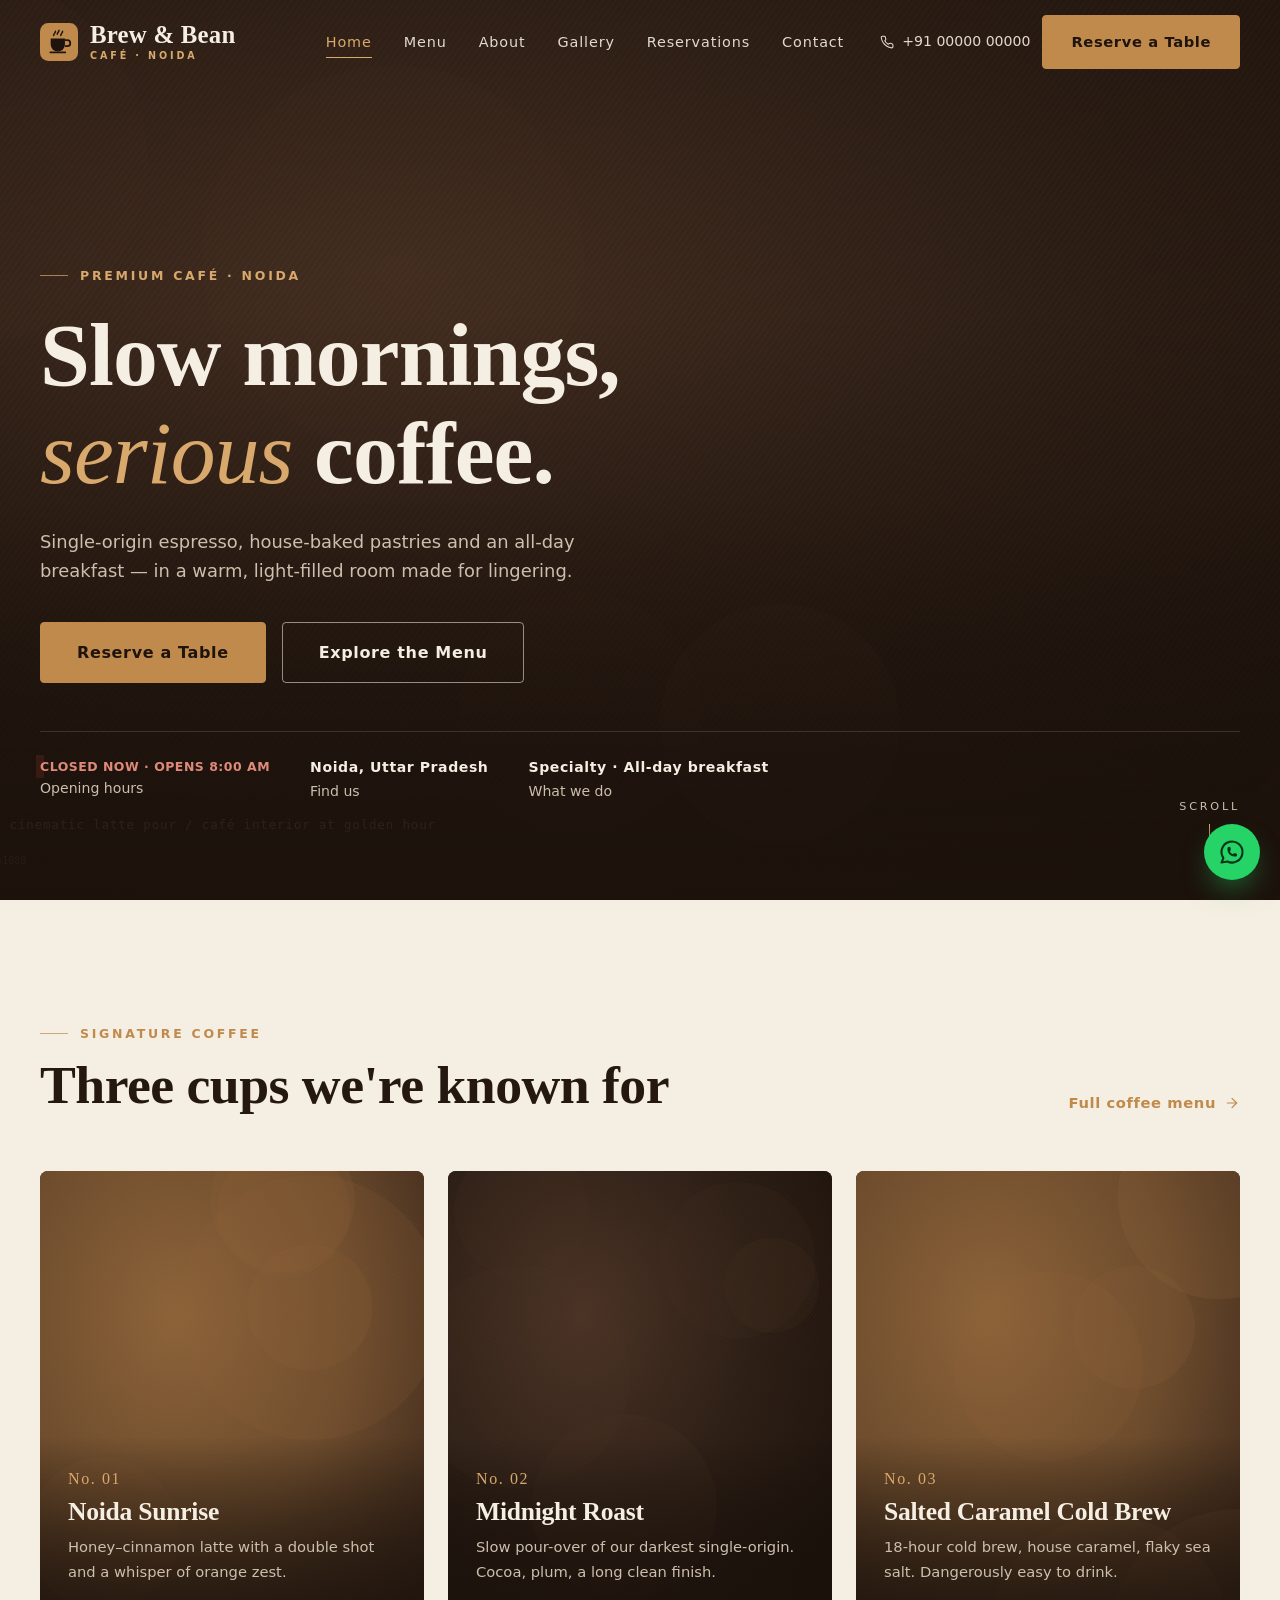
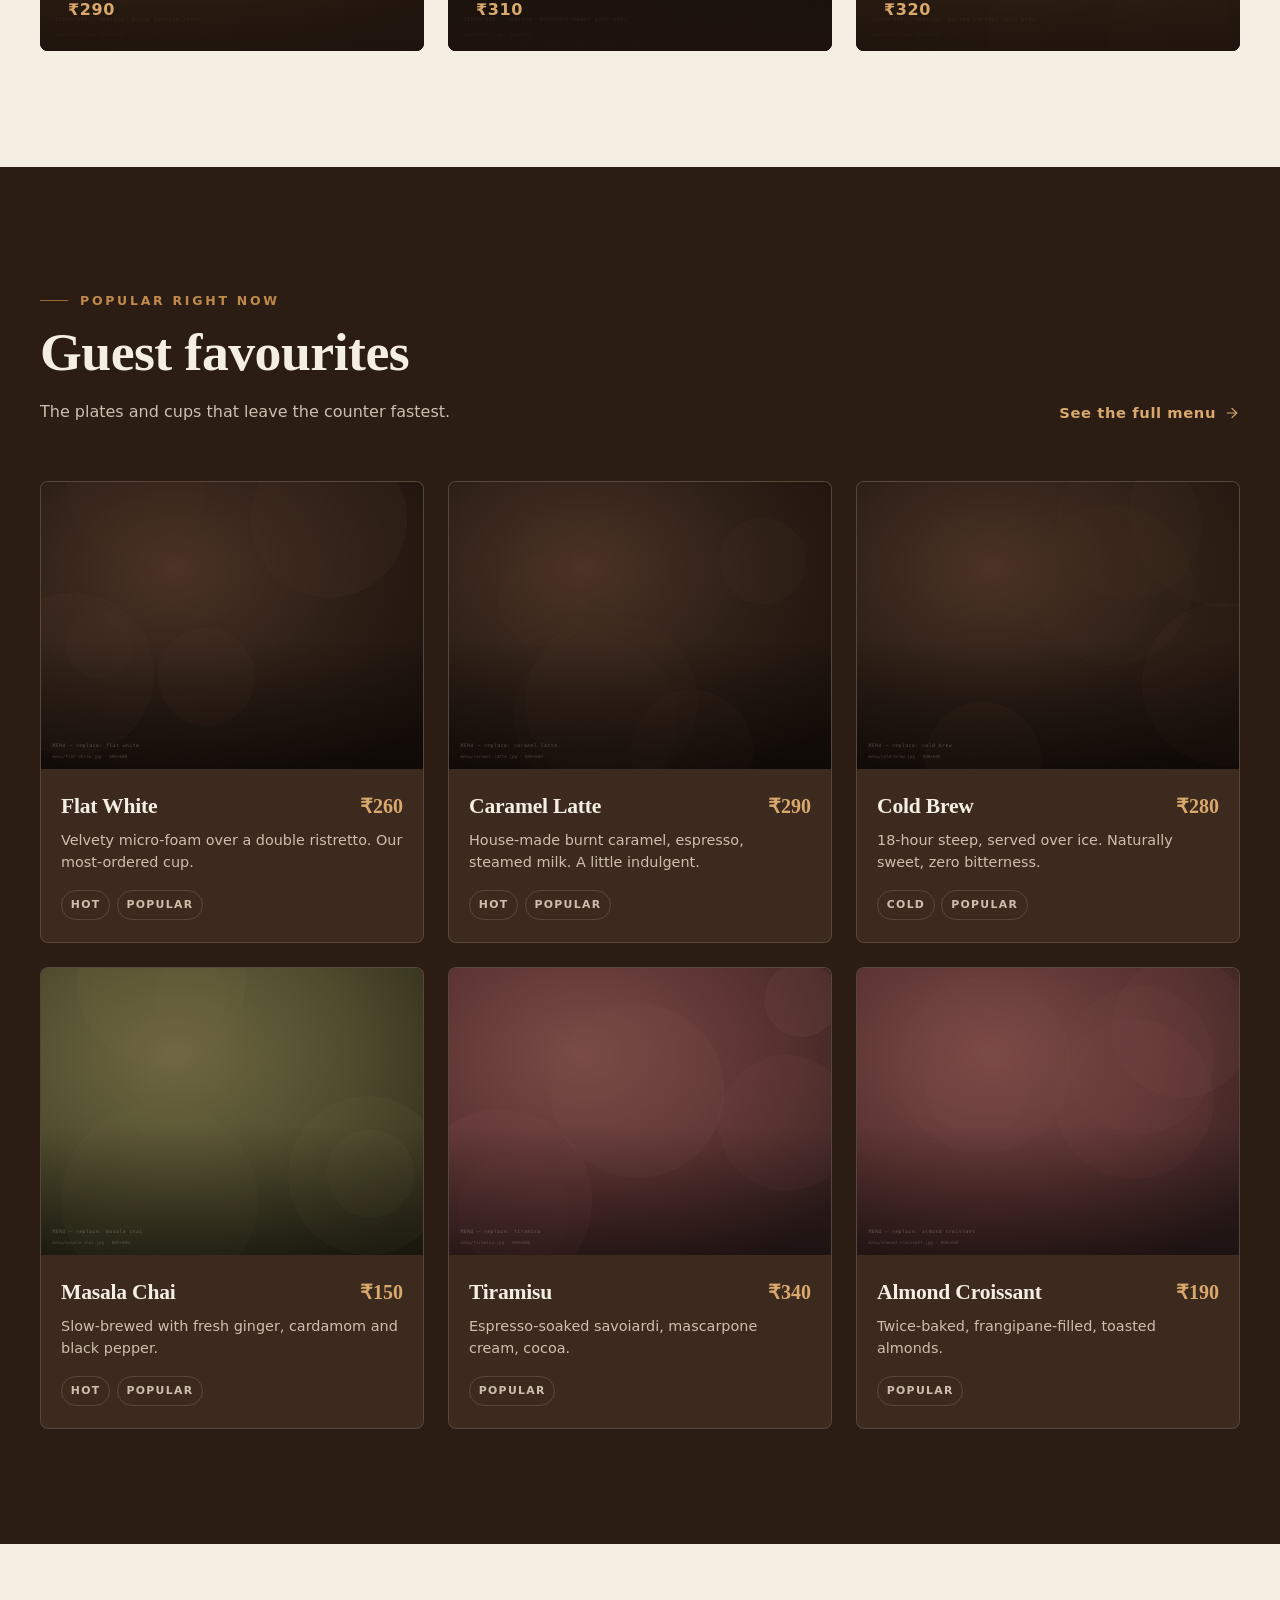
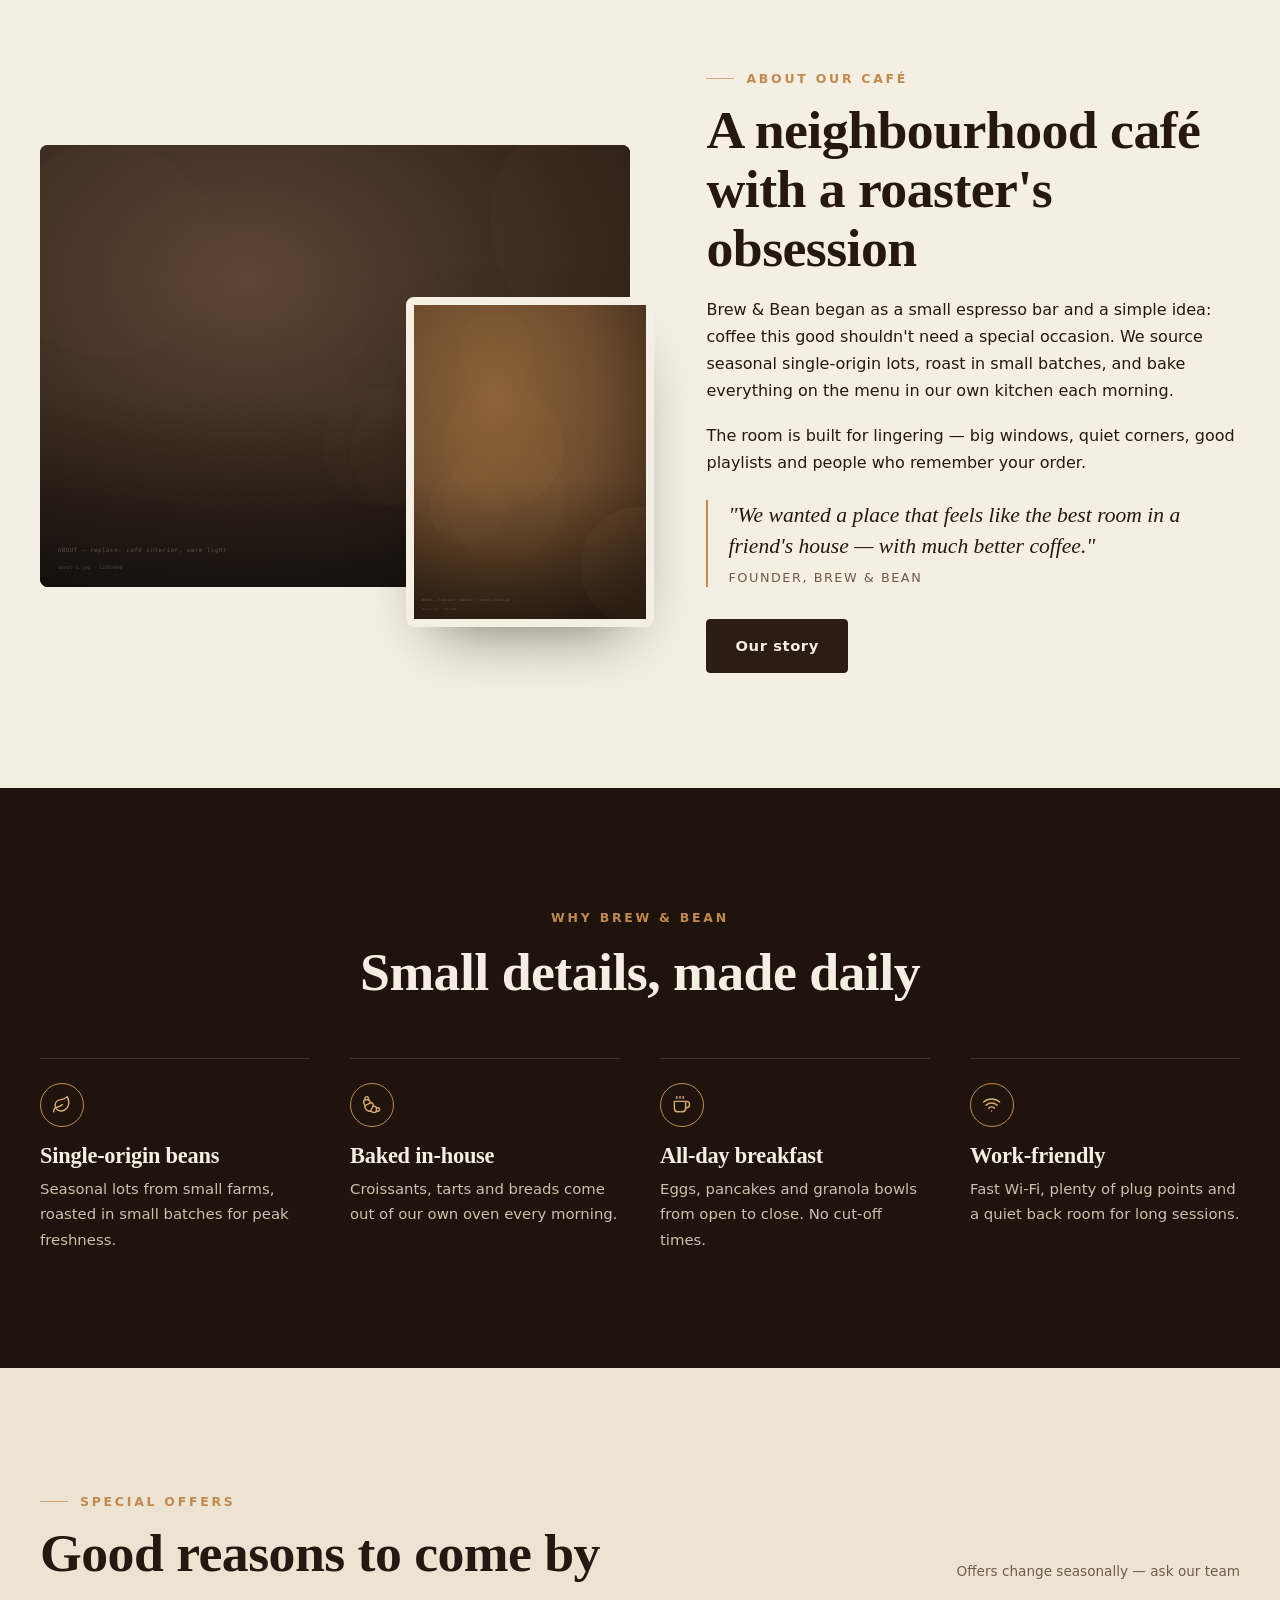
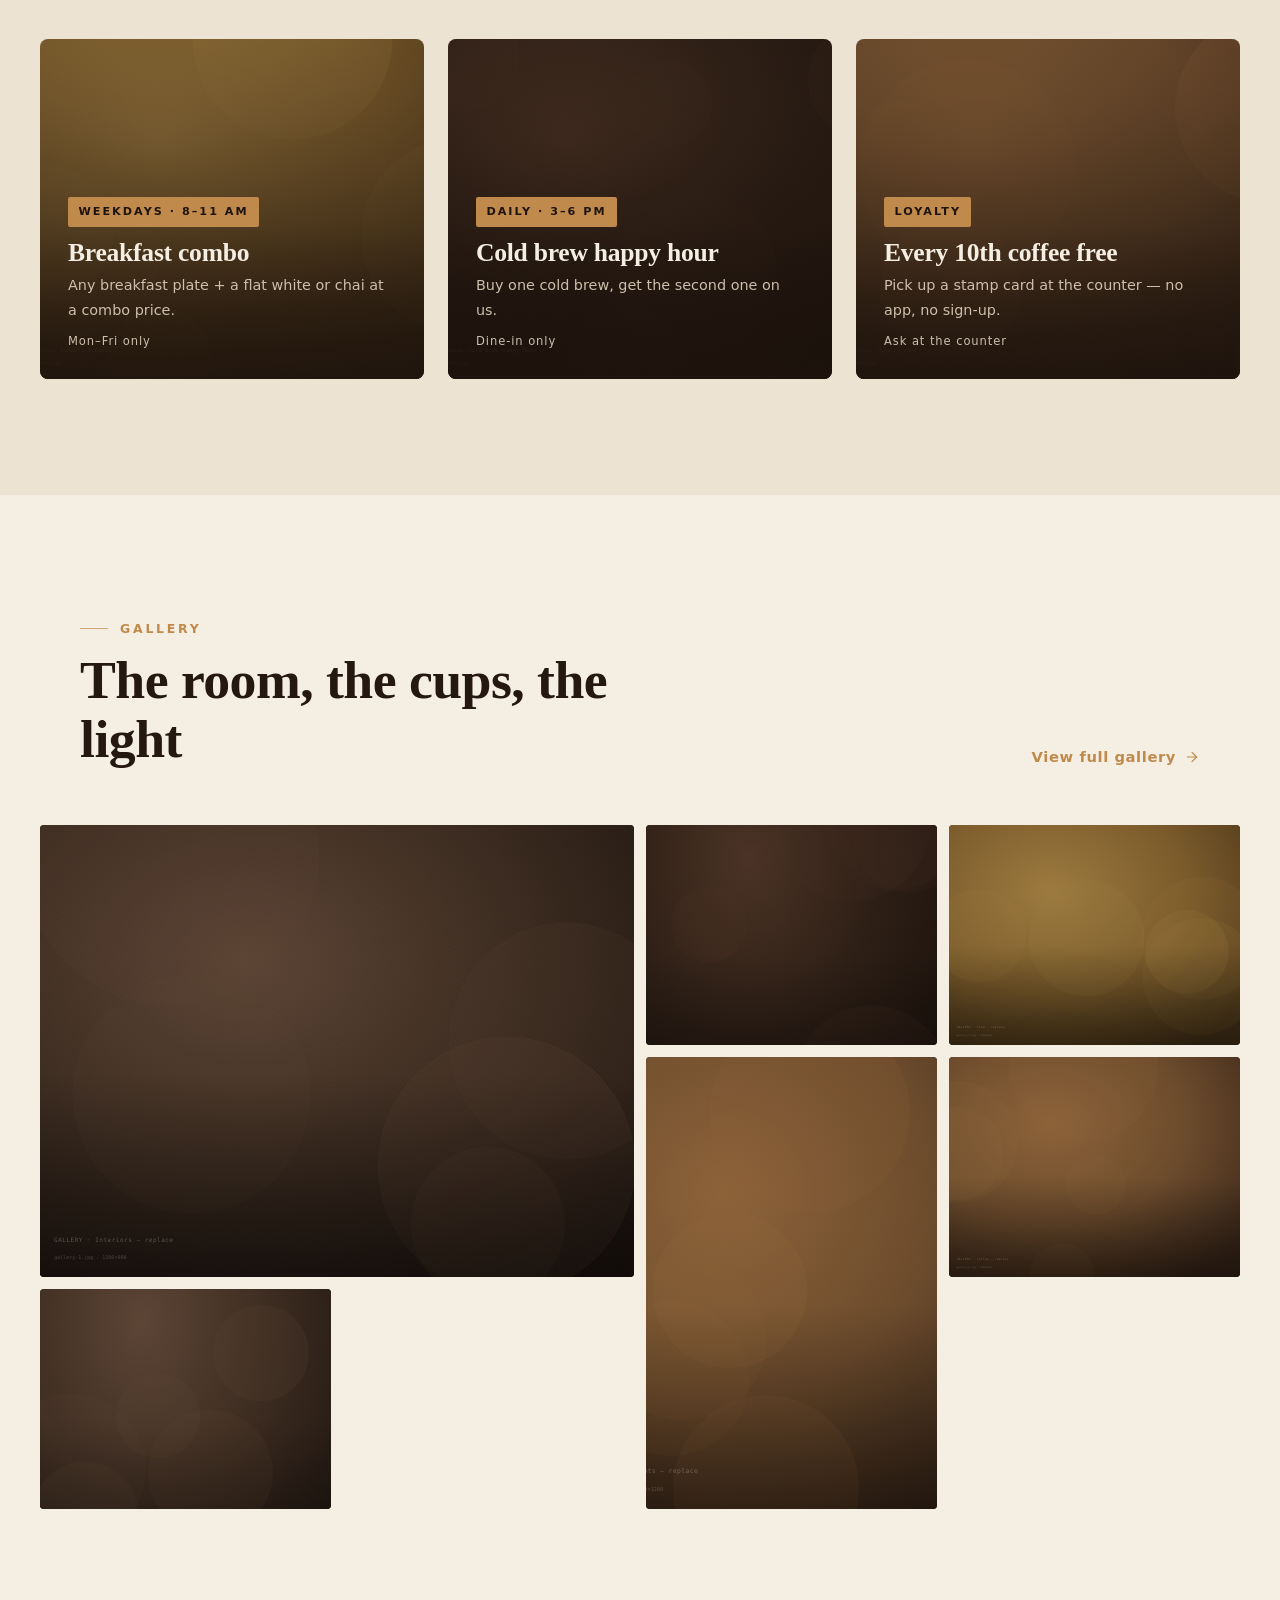
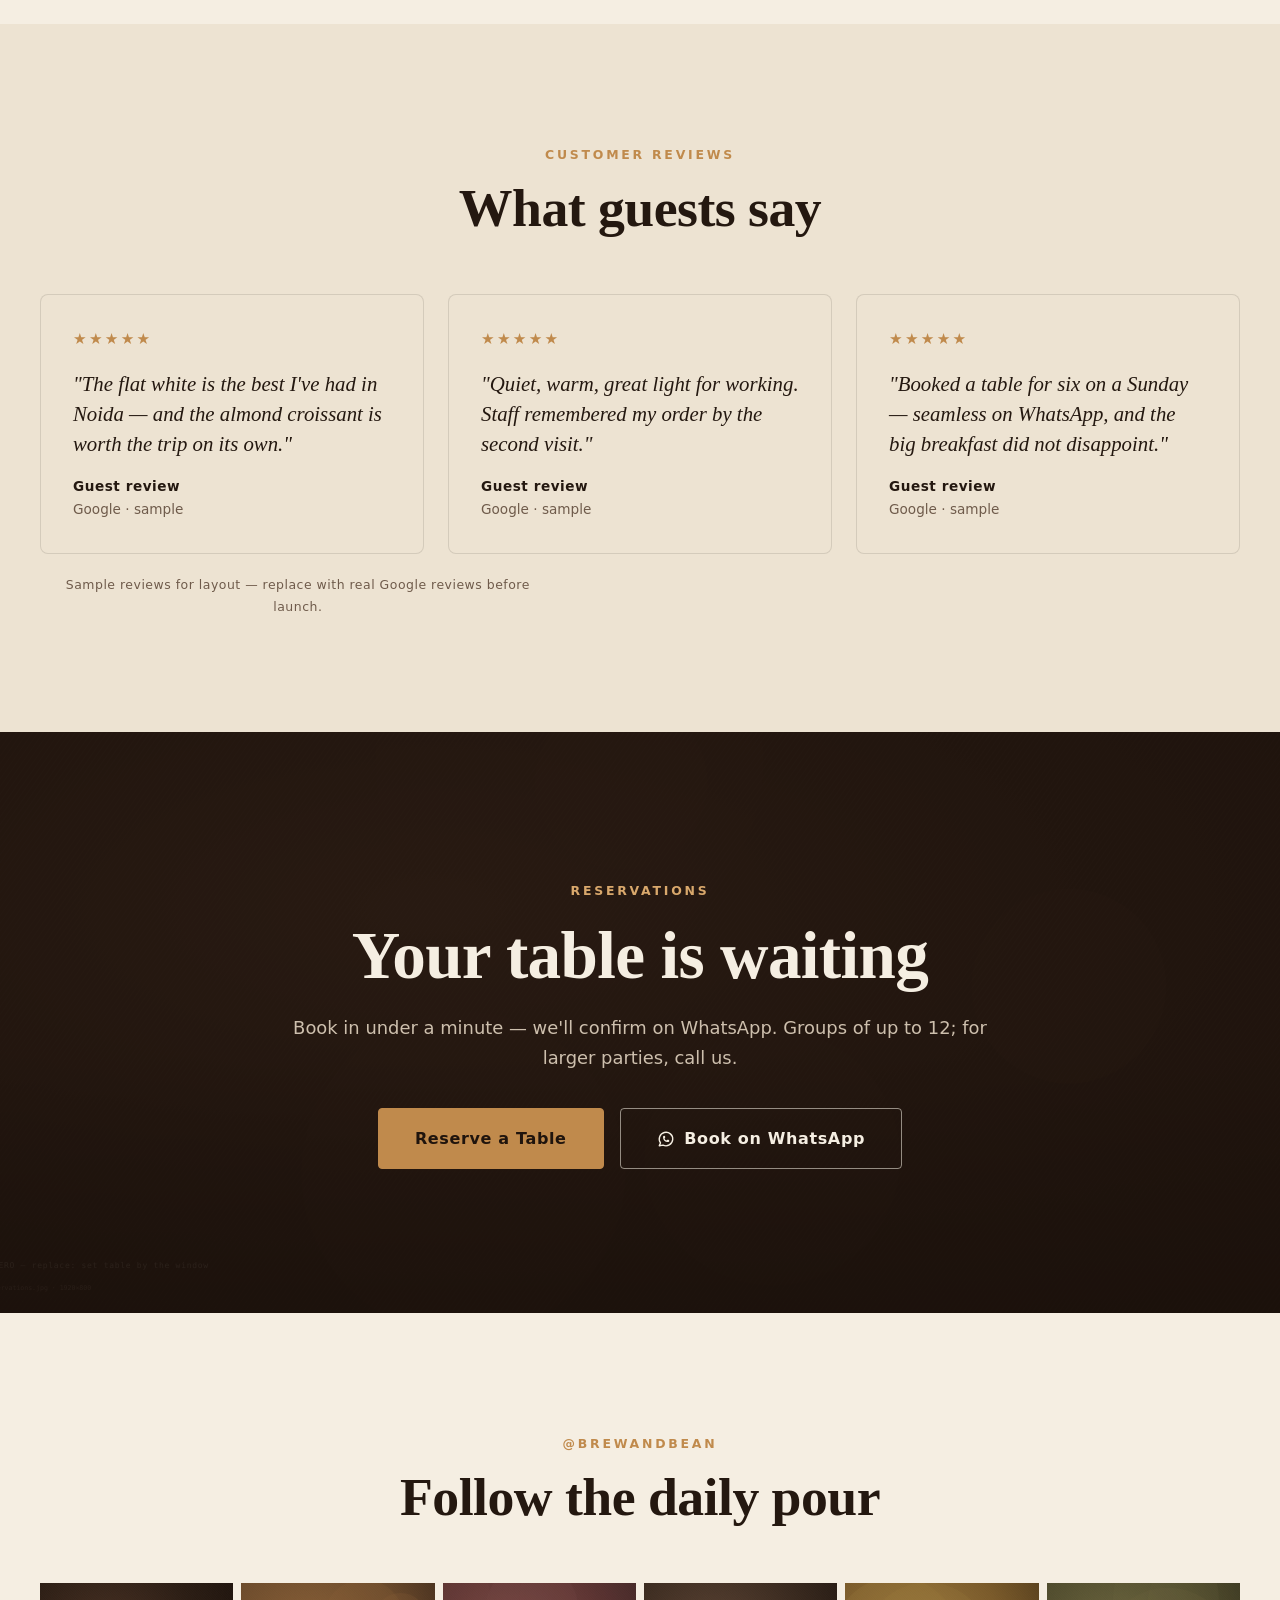
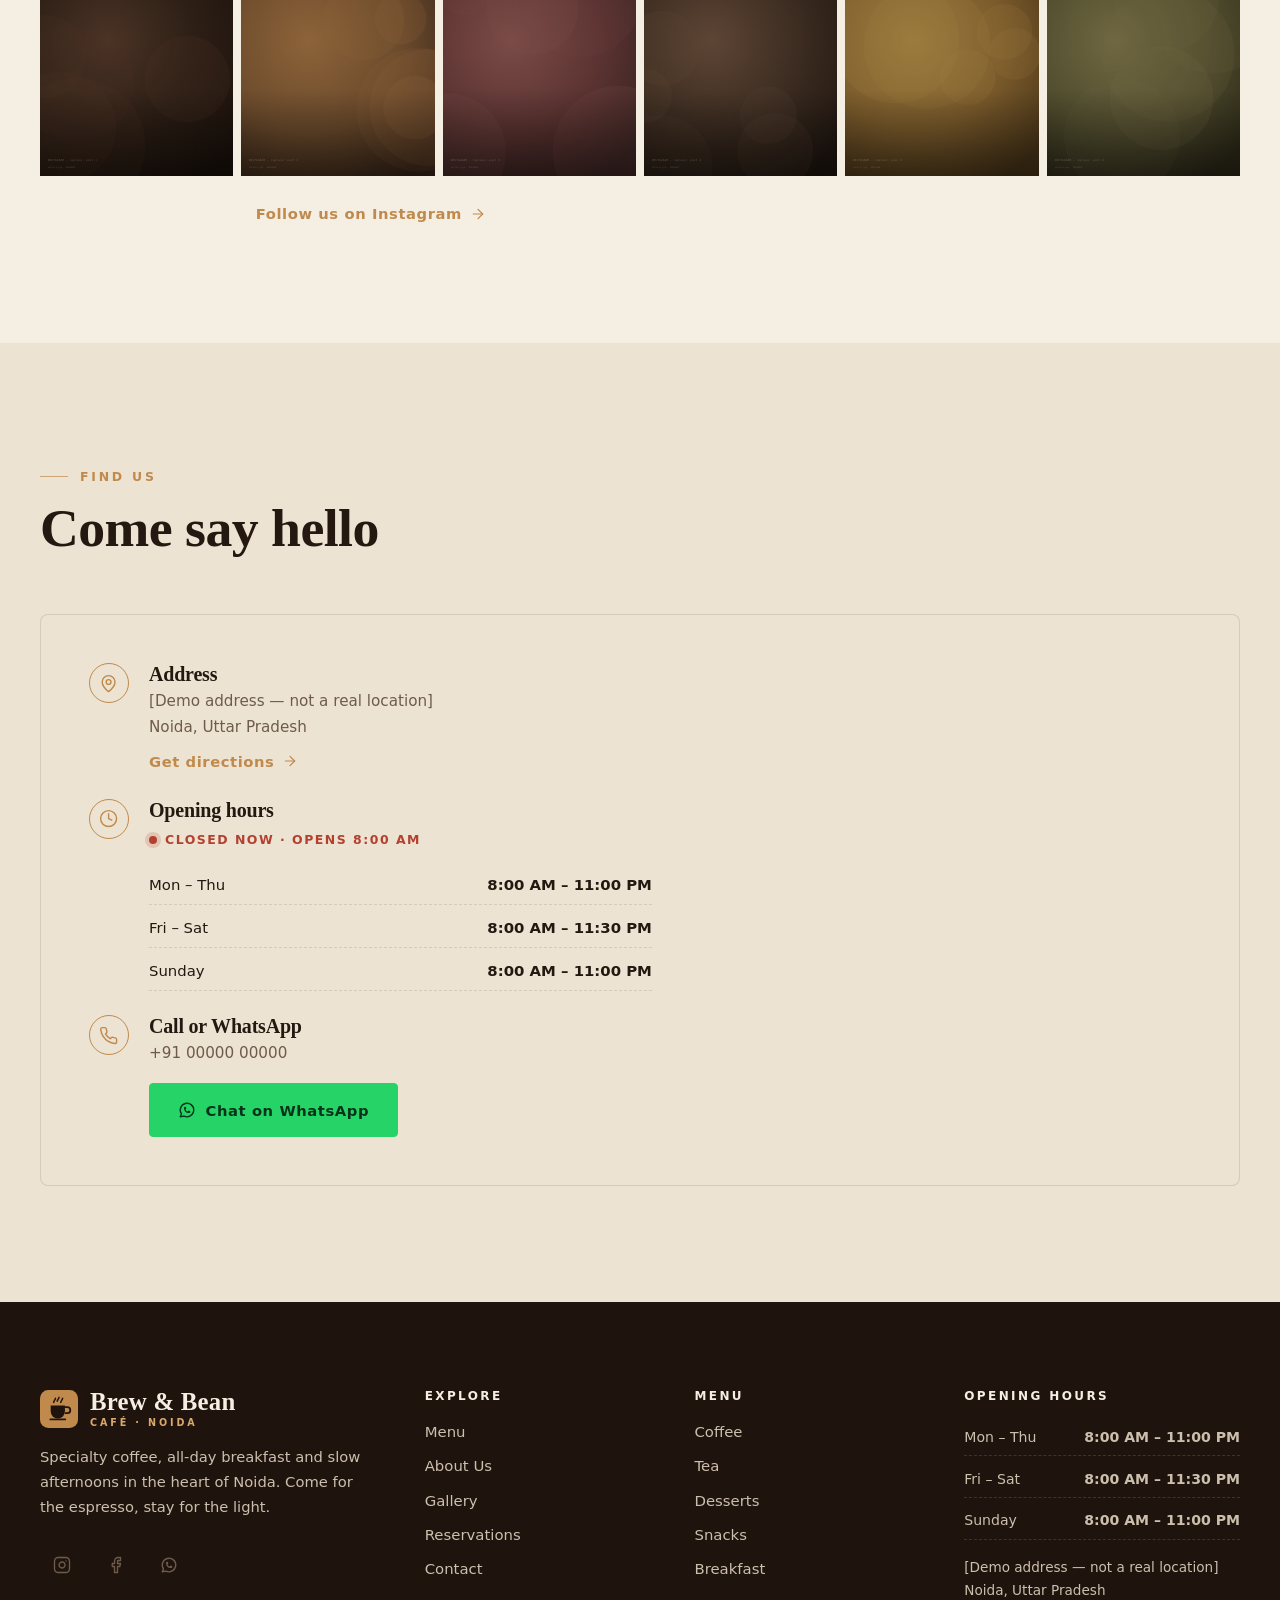
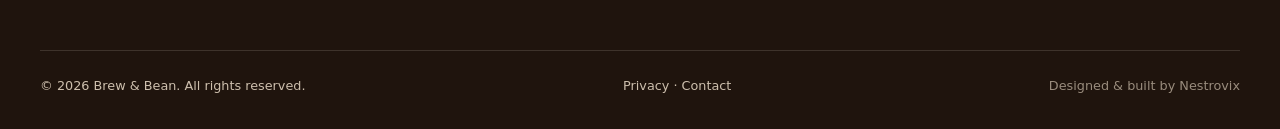
==== commit 109404f7: "privacy: replace contact details with demo values and remove map embeds" ====
--- a/index.html
+++ b/index.html
@@ -222,7 +222,6 @@
   <div class="container">
     <div class="section-head reveal"><span class="eyebrow">Find us</span><h2>Come say hello</h2></div>
     <div class="location reveal">
-      <div class="location__map"><iframe data-map-embed src="about:blank" title="Map — Brew &amp; Bean, Noida" loading="lazy" referrerpolicy="no-referrer-when-downgrade" allowfullscreen></iframe></div>
       <div class="location__info">
         <div class="info-row"><div class="why__icon"><svg class="ic"><use href="#i-pin"/></svg></div><div><h3>Address</h3><address><span data-bind="addressLine1">[Address]</span><br><span data-bind="addressLine2">Noida, Uttar Pradesh</span></address><a class="link-arrow mt-1" data-href="map" href="#" target="_blank" rel="noopener">Get directions <svg class="ic"><use href="#i-arrow"/></svg></a></div></div>
         <div class="info-row"><div class="why__icon"><svg class="ic"><use href="#i-clock"/></svg></div><div><h3>Opening hours</h3><span data-open-badge class="open-badge mt-1">Open today</span><div class="hours mt-2" data-hours></div></div></div>
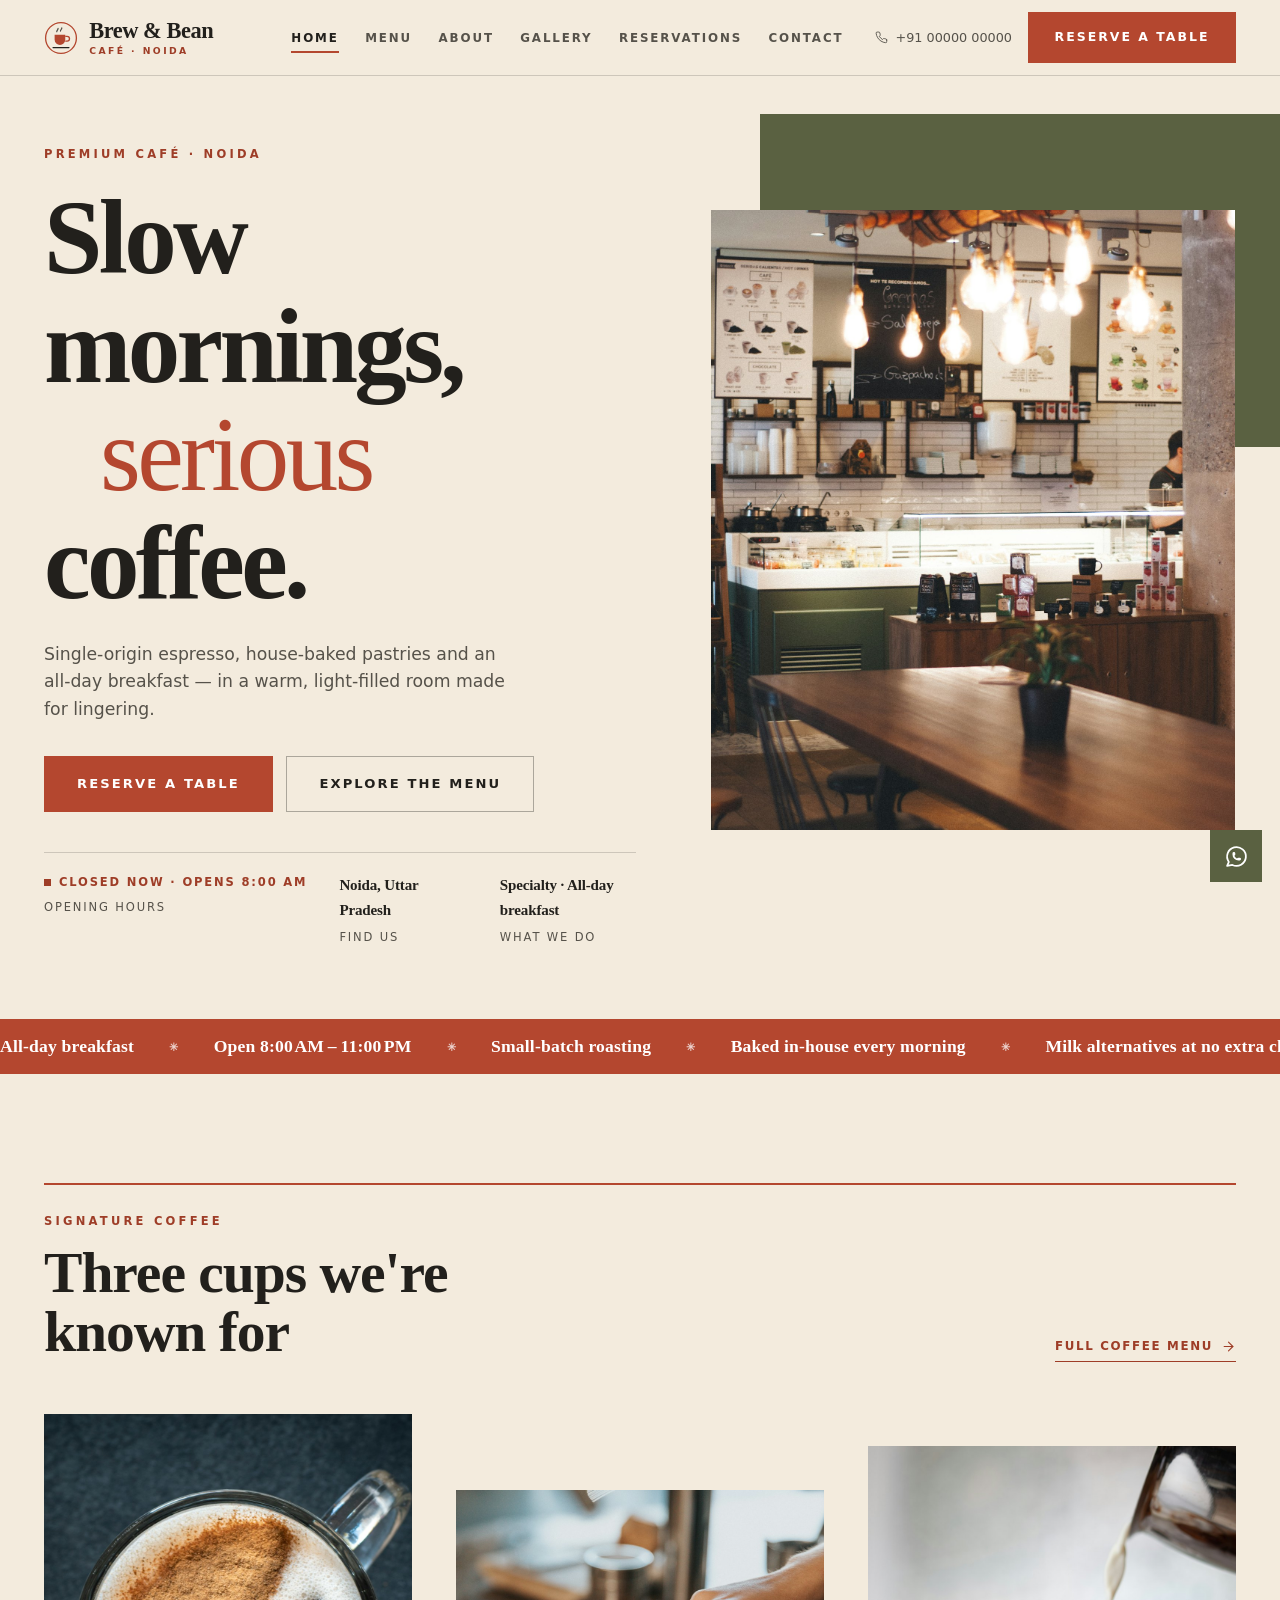
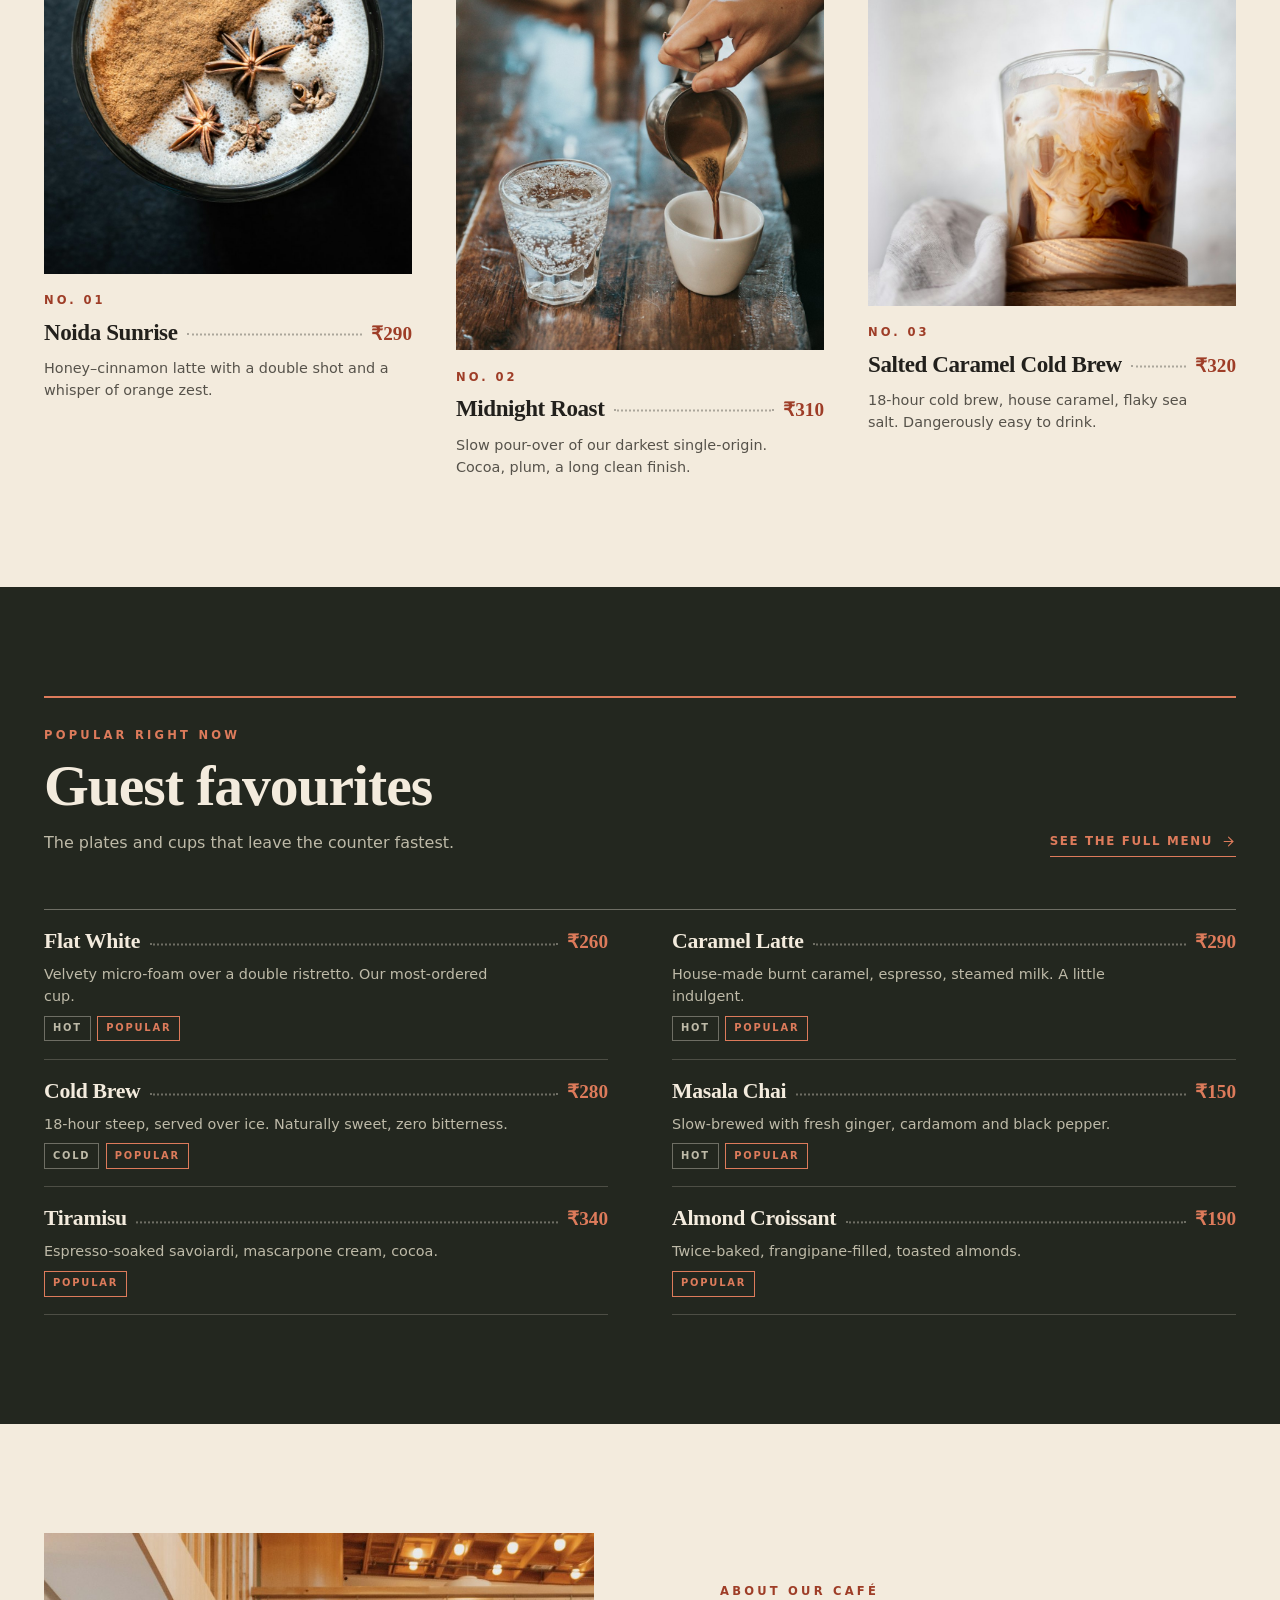
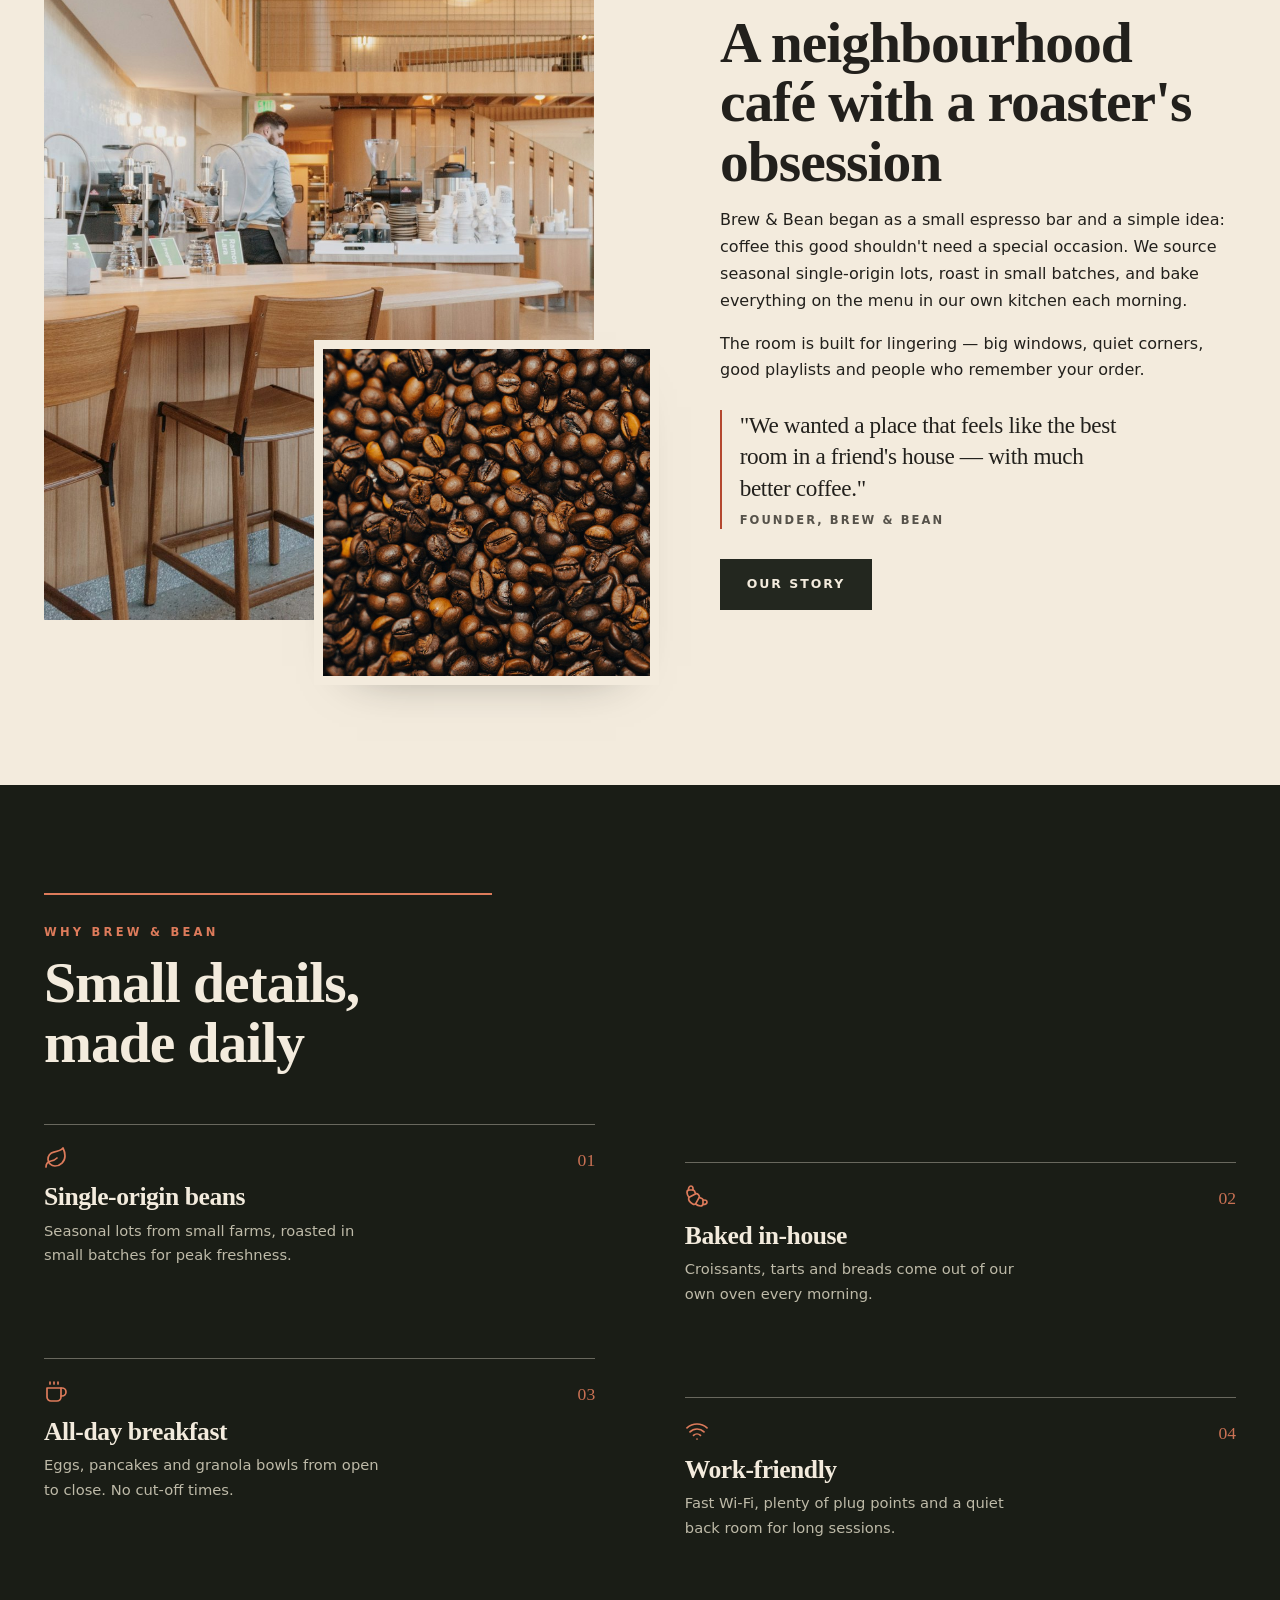
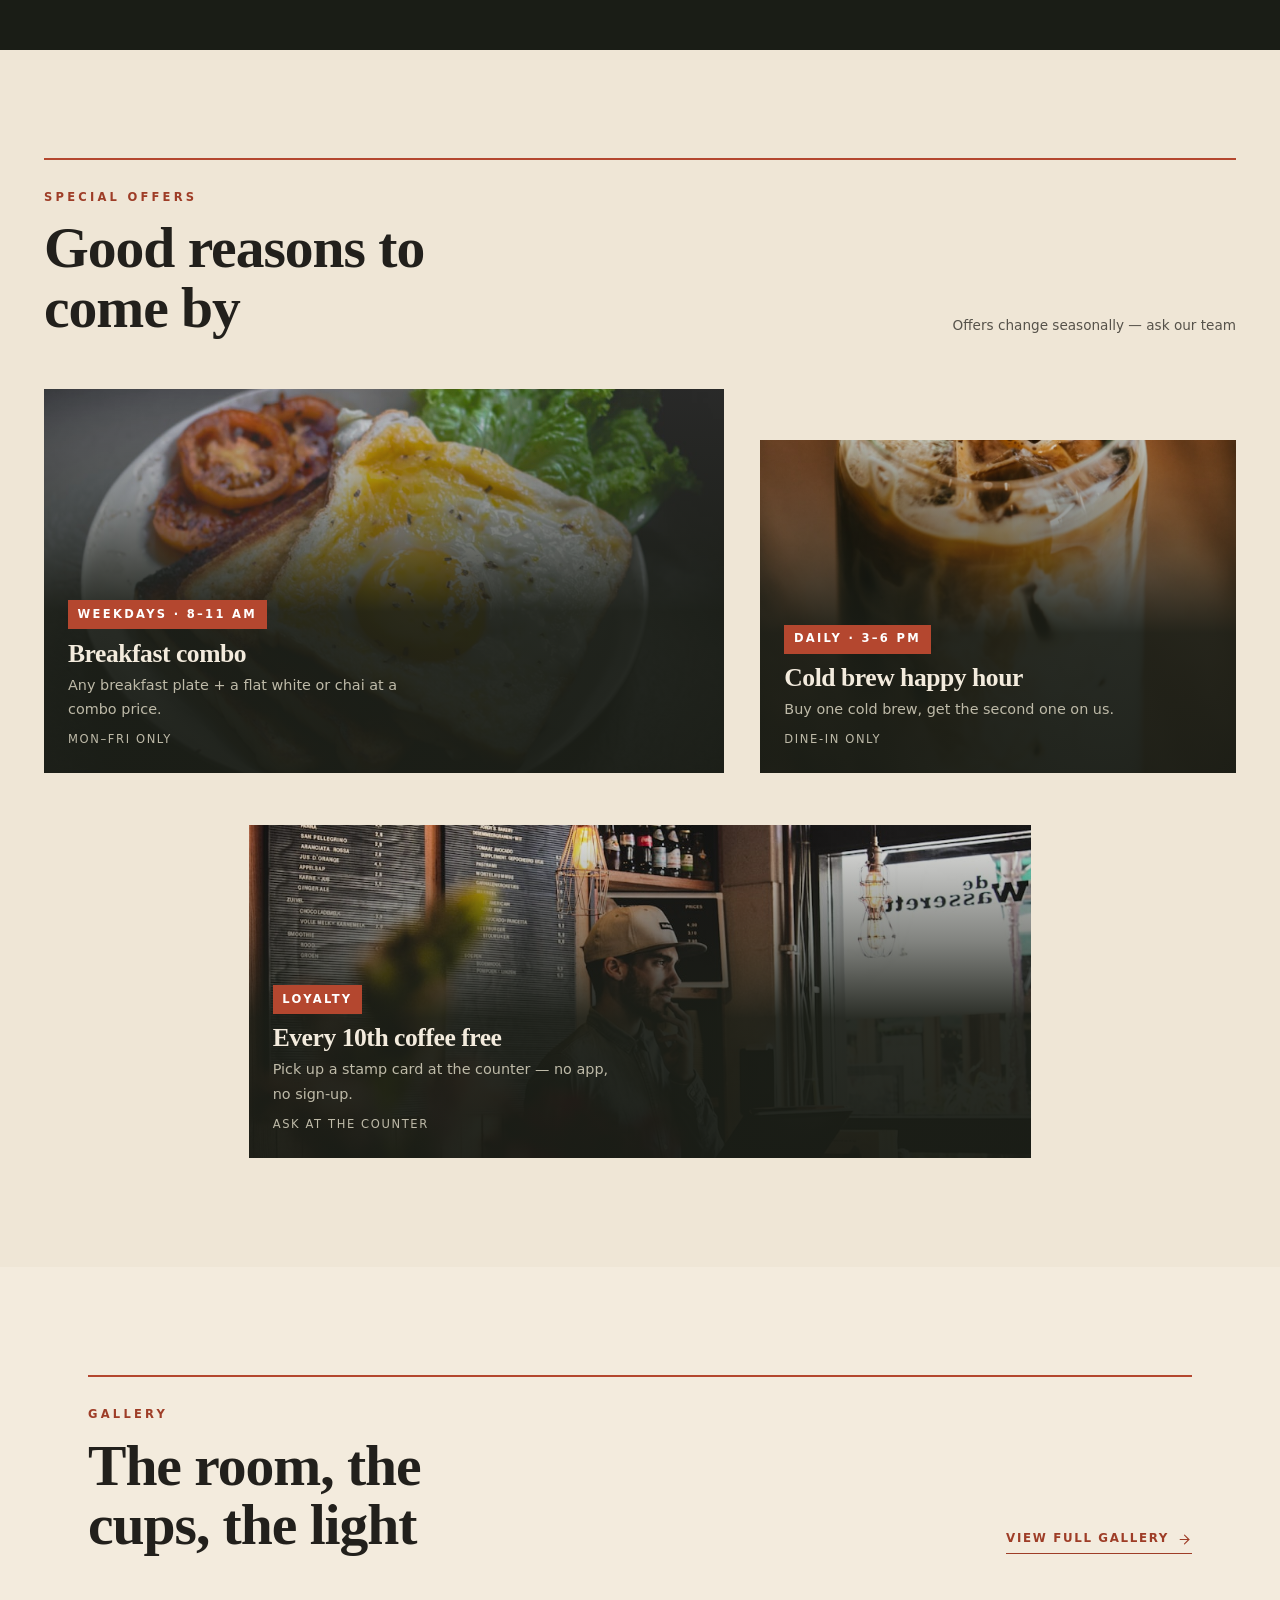
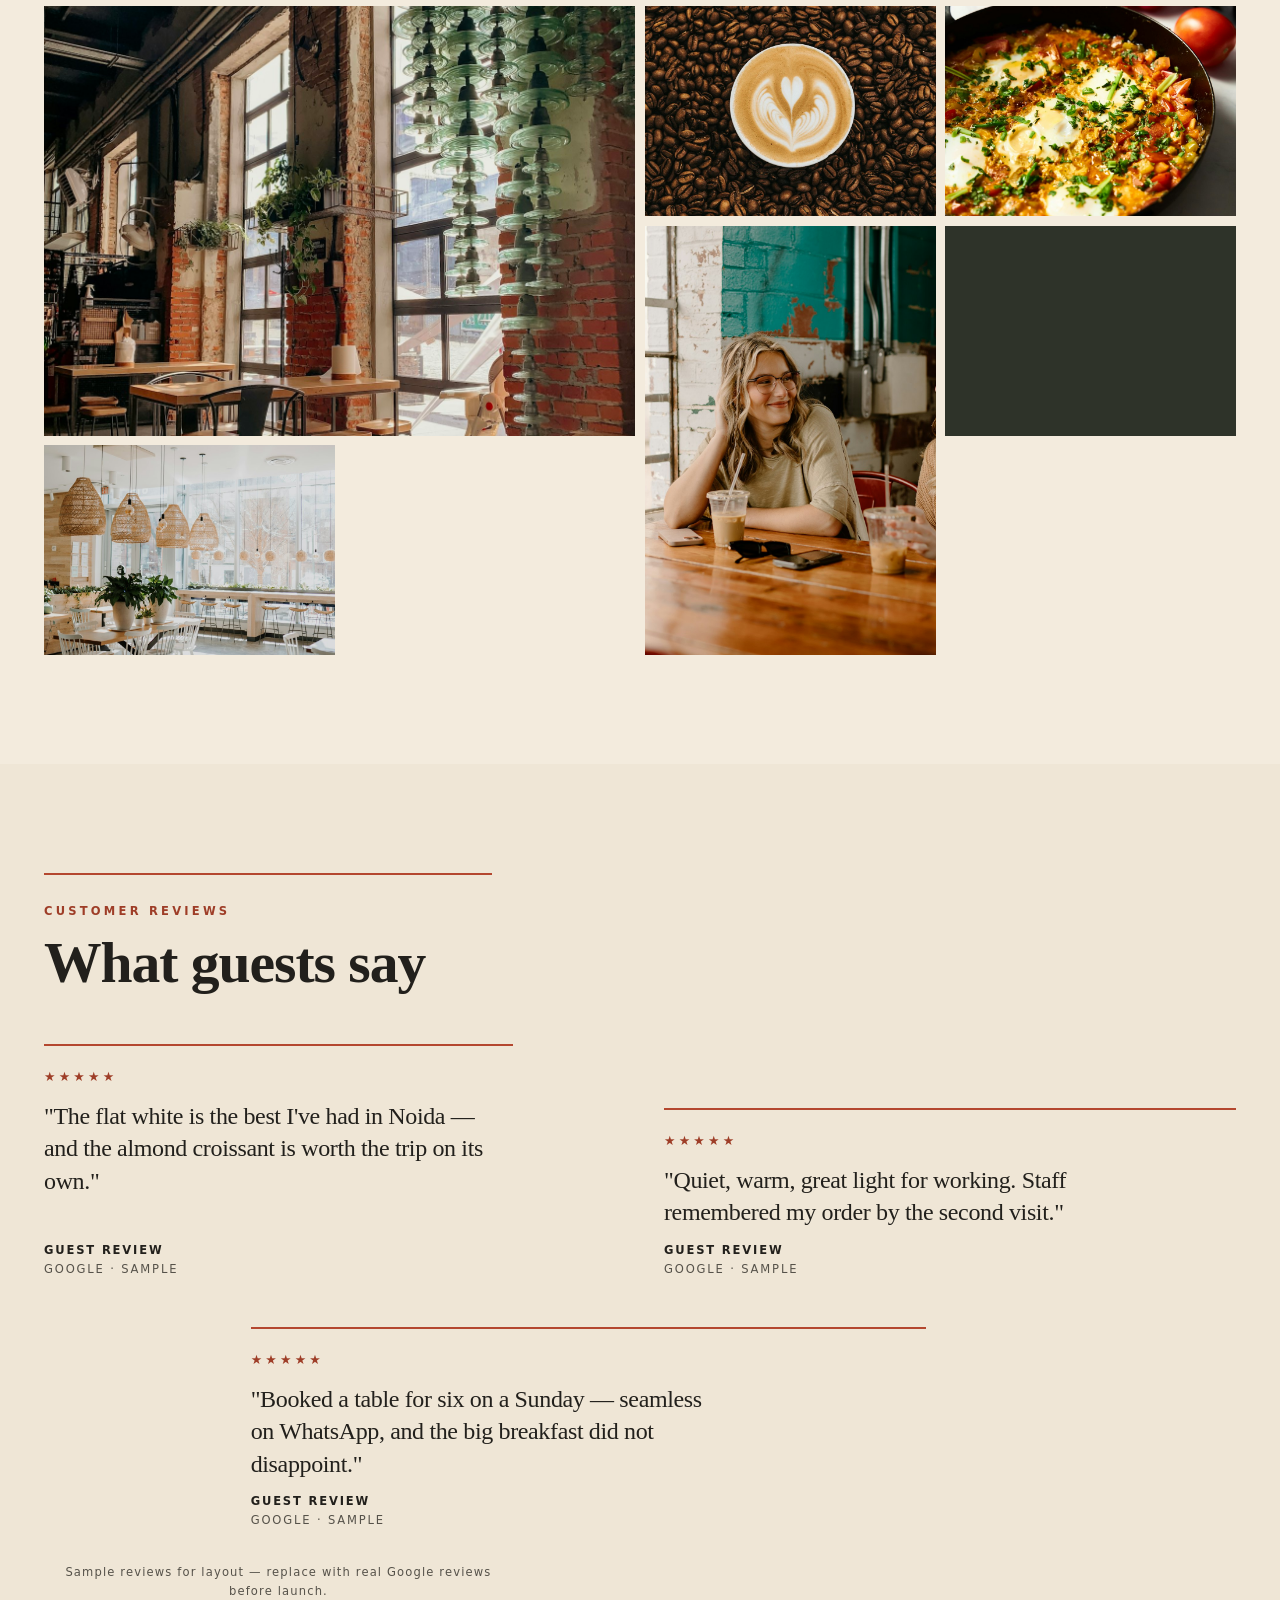
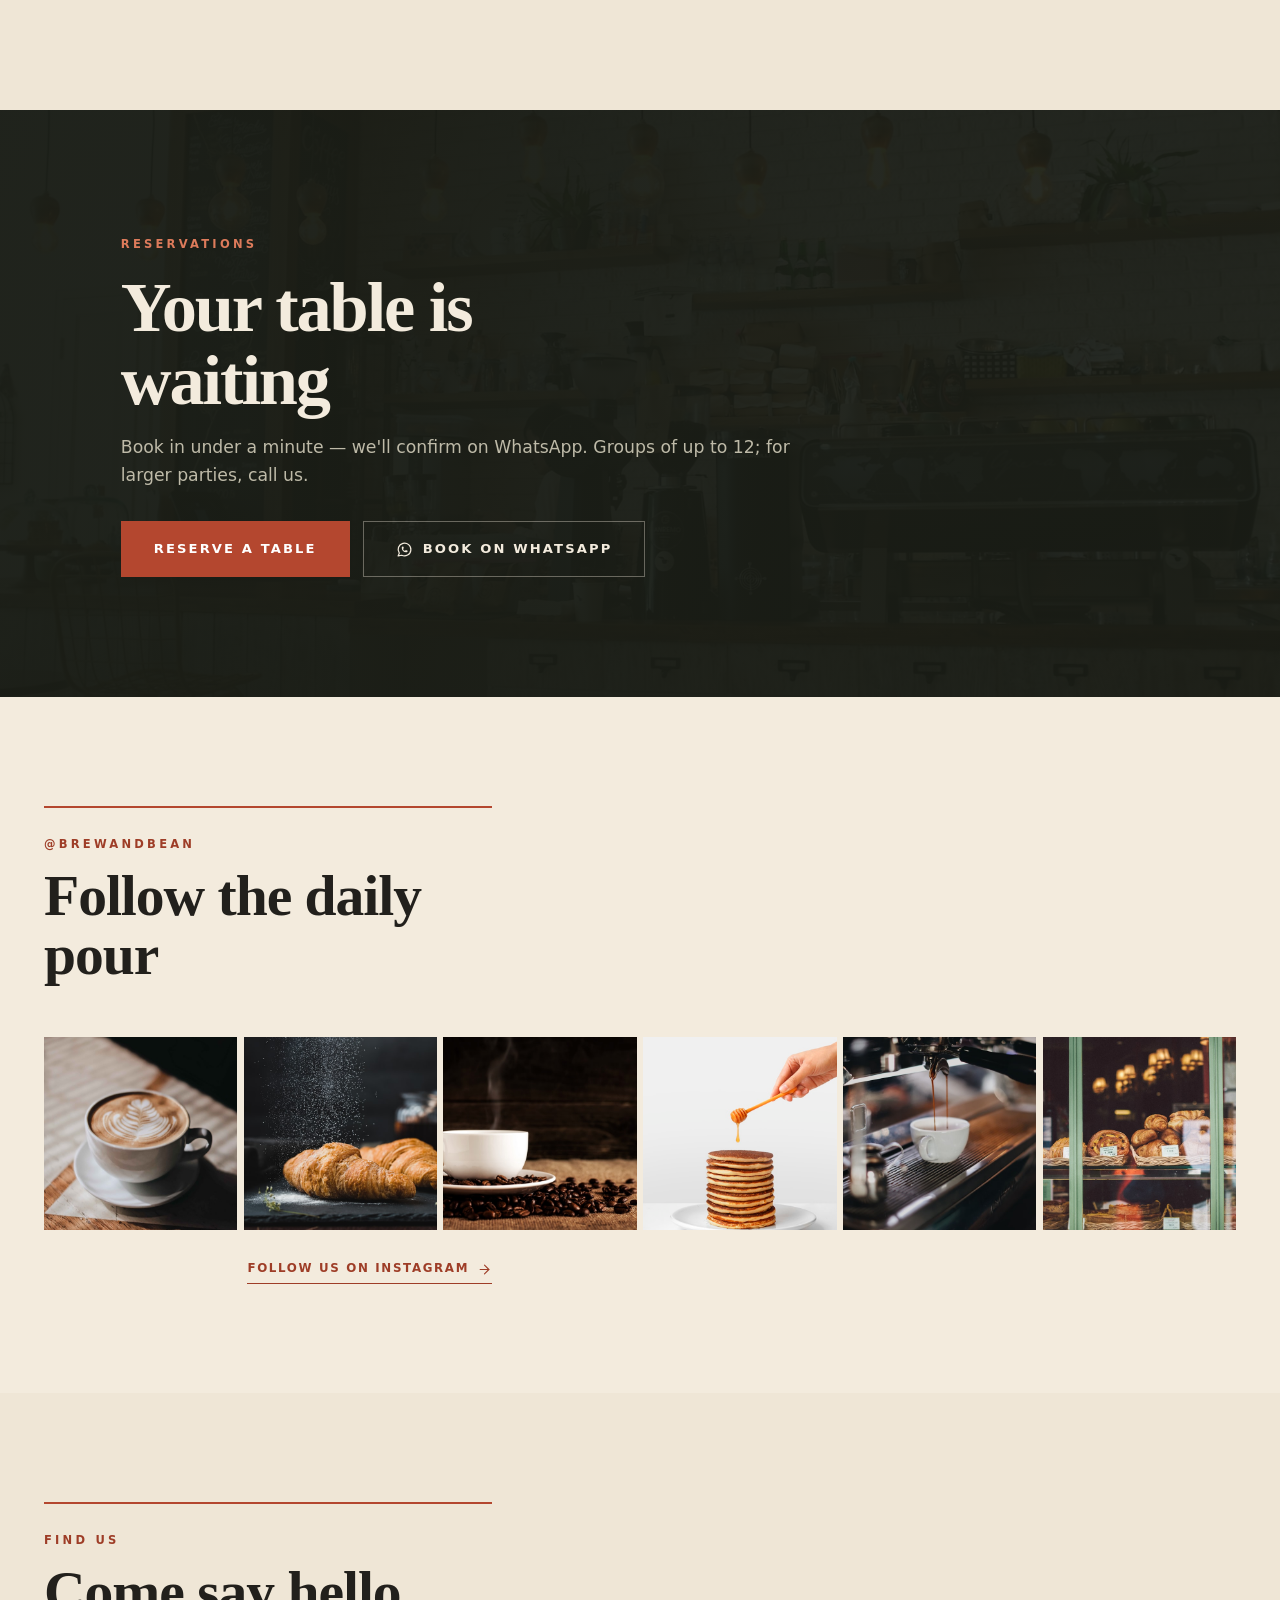
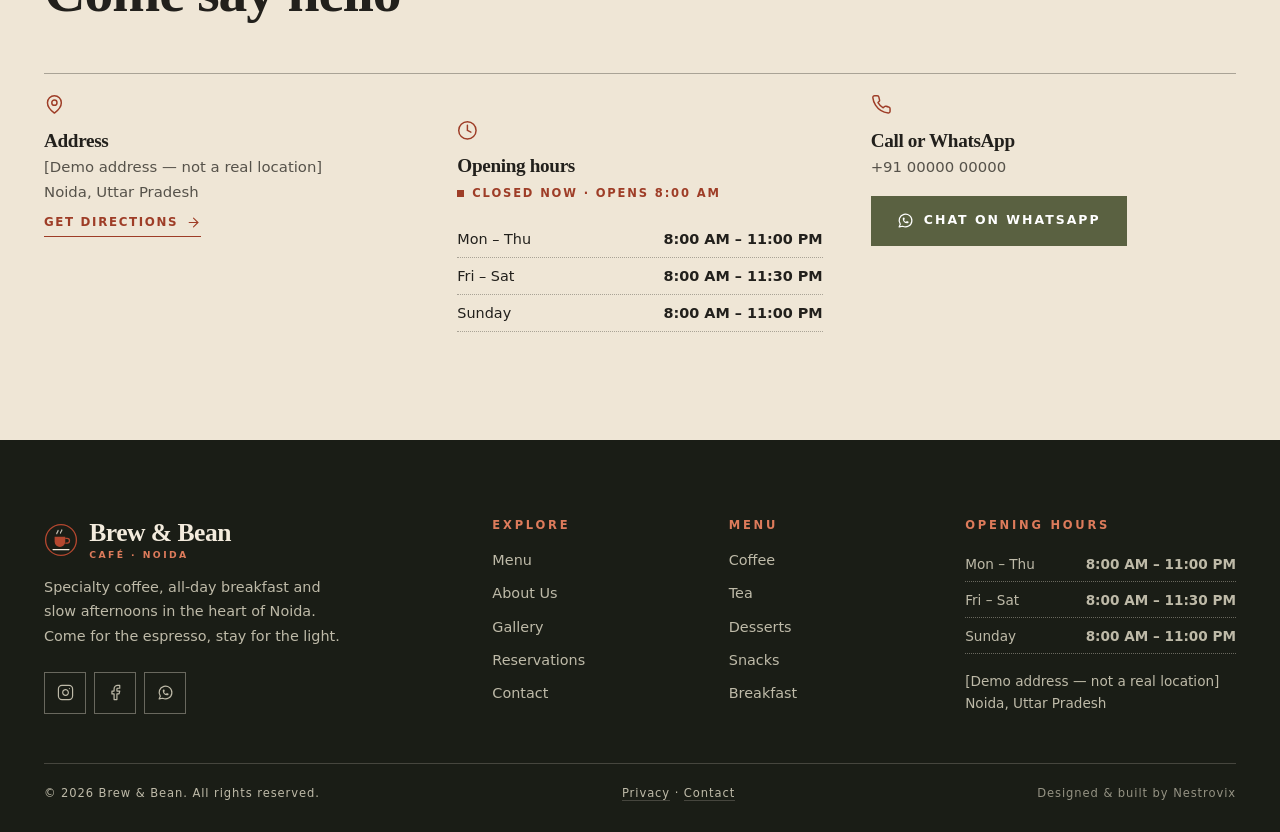
==== commit e6becb4d: "design: distinct visual identity — new type system, palette and layout language" ====
--- a/index.html
+++ b/index.html
@@ -10,10 +10,10 @@
 <meta property="og:title" content="Brew & Bean — Premium Café in Noida | Specialty Coffee, All-Day Breakfast"><meta property="og:description" content="Brew & Bean is a premium café in Noida serving specialty coffee, artisan desserts and all-day breakfast. Reserve a table or order on WhatsApp.">
 <meta property="og:image" content="https://brewandbean.vercel.app/assets/og-image.png"><meta property="og:url" content="https://brewandbean.vercel.app/">
 <meta name="twitter:card" content="summary_large_image">
-<meta name="theme-color" content="#2B1D14">
+<meta name="theme-color" content="#F3EBDD">
 <link rel="icon" href="assets/favicon.svg" type="image/svg+xml">
-<link rel="preload" href="assets/fonts/cormorant-garamond-latin-600-normal.woff2" as="font" type="font/woff2" crossorigin>
-<link rel="preload" href="assets/fonts/manrope-latin-400-normal.woff2" as="font" type="font/woff2" crossorigin>
+<link rel="preload" href="assets/fonts/fraunces-latin-700-normal.woff2" as="font" type="font/woff2" crossorigin>
+<link rel="preload" href="assets/fonts/work-sans-latin-400-normal.woff2" as="font" type="font/woff2" crossorigin>
 <link rel="stylesheet" href="css/style.css">
 <script>document.documentElement.classList.add("js")</script>
 <script type="application/ld+json">
@@ -46,7 +46,7 @@
 </defs></svg>
 <header class="site-header" id="top">
   <div class="container--wide">
-    <a class="brand" href="index.html" aria-label="Brew &amp; Bean — home"><svg class="brand__mark" viewBox="0 0 64 64" aria-hidden="true"><rect width="64" height="64" rx="14" fill="#C08A4C"/><path d="M18 26h24v10a12 12 0 0 1-24 0z" fill="#1F140D"/><path d="M42 29h4a5 5 0 0 1 0 10h-4" fill="none" stroke="#1F140D" stroke-width="3"/><path d="M26 14c0 3-3 4-3 7M32 12c0 3-3 4-3 7M38 14c0 3-3 4-3 7" stroke="#1F140D" stroke-width="2.5" fill="none" stroke-linecap="round"/><rect x="16" y="48" width="28" height="3" rx="1.5" fill="#1F140D"/></svg><span>Brew &amp; Bean<small>Café · Noida</small></span></a>
+    <a class="brand" href="index.html" aria-label="Brew &amp; Bean — home"><svg class="brand__mark" viewBox="0 0 64 64" aria-hidden="true" fill="none"><circle cx="32" cy="32" r="29" stroke="#B4472F" stroke-width="2.5"/><path d="M20 26h20v9a10 10 0 0 1-20 0z" fill="#B4472F"/><path d="M40 29h3.5a4.5 4.5 0 0 1 0 9H40" stroke="#B4472F" stroke-width="2.5"/><path d="M26.5 14c0 2.6-2.5 3.4-2.5 6M33.5 13c0 2.6-2.5 3.4-2.5 6" stroke="currentColor" stroke-width="2.2" stroke-linecap="round" opacity=".8"/><path d="M17 50h30" stroke="currentColor" stroke-width="2.2" stroke-linecap="round"/></svg><span>Brew &amp; Bean<small>Café · Noida</small></span></a>
     <nav class="nav" aria-label="Primary">
       <ul class="nav__links"><li><a href="index.html">Home</a></li><li><a href="menu.html">Menu</a></li><li><a href="about.html">About</a></li><li><a href="gallery.html">Gallery</a></li><li><a href="reservations.html">Reservations</a></li><li><a href="contact.html">Contact</a></li></ul>
       <div class="nav__cta">
@@ -69,7 +69,7 @@
 <main id="main">
 <!-- 2. HERO -->
 <section class="hero" aria-label="Welcome">
-  <div class="hero__media"><img src="assets/images/hero-home.svg" alt="Brew &amp; Bean café interior with warm light and a fresh latte on the counter" width="1920" height="1080" fetchpriority="high"></div>
+  <div class="hero__media"><img src="assets/images/hero-home.jpg" alt="Café interior at golden hour with pendant bulbs hanging over a shared timber table" fetchpriority="high" decoding="async" width="1400" height="1750"></div>
   <div class="hero__overlay"></div>
   <div class="container hero__content">
     <span class="eyebrow reveal">Premium café · Noida</span>
@@ -87,6 +87,12 @@
   </div>
   <div class="scroll-cue" aria-hidden="true">Scroll</div>
 </section>
+<div class="ticker">
+  <div class="ticker__track">
+    <ul class="ticker__set"><li>All-day breakfast</li><li>Open 8:00 AM – 11:00 PM</li><li>Small-batch roasting</li><li>Baked in-house every morning</li><li>Milk alternatives at no extra charge</li><li>Walk-ins welcome</li></ul>
+    <ul class="ticker__set" aria-hidden="true"><li>All-day breakfast</li><li>Open 8:00 AM – 11:00 PM</li><li>Small-batch roasting</li><li>Baked in-house every morning</li><li>Milk alternatives at no extra charge</li><li>Walk-ins welcome</li></ul>
+  </div>
+</div>
 
 <!-- 3. SIGNATURE COFFEE -->
 <section class="section section--cream" id="signature">
@@ -96,11 +102,11 @@
       <a class="link-arrow" href="menu.html#coffee">Full coffee menu <svg class="ic"><use href="#i-arrow"/></svg></a>
     </div>
     <div class="sig-grid">
-      <article class="sig-card reveal"><div class="frame"><img src="assets/images/signature-1.svg" alt="Noida Sunrise — honey cinnamon latte" loading="lazy" width="800" height="1000"></div>
+      <article class="sig-card reveal"><div class="frame"><img src="assets/images/signature-1.jpg" alt="Honey cinnamon latte dusted with cinnamon and finished with star anise" loading="lazy" decoding="async" width="1000" height="1250"></div>
         <div class="sig-card__body"><span class="num">No. 01</span><h3>Noida Sunrise</h3><p>Honey–cinnamon latte with a double shot and a whisper of orange zest.</p><span class="price tnum">₹290</span></div></article>
-      <article class="sig-card reveal d1"><div class="frame"><img src="assets/images/signature-2.svg" alt="Midnight Roast — single-origin pour-over" loading="lazy" width="800" height="1000"></div>
+      <article class="sig-card reveal d1"><div class="frame"><img src="assets/images/signature-2.jpg" alt="Coffee poured from a small steel jug into a ceramic cup on a worn timber bar" loading="lazy" decoding="async" width="1000" height="1250"></div>
         <div class="sig-card__body"><span class="num">No. 02</span><h3>Midnight Roast</h3><p>Slow pour-over of our darkest single-origin. Cocoa, plum, a long clean finish.</p><span class="price tnum">₹310</span></div></article>
-      <article class="sig-card reveal d2"><div class="frame"><img src="assets/images/signature-3.svg" alt="Salted Caramel Cold Brew" loading="lazy" width="800" height="1000"></div>
+      <article class="sig-card reveal d2"><div class="frame"><img src="assets/images/signature-3.jpg" alt="Milk pouring into a tall glass of iced cold brew on a wooden coaster" loading="lazy" decoding="async" width="1000" height="1250"></div>
         <div class="sig-card__body"><span class="num">No. 03</span><h3>Salted Caramel Cold Brew</h3><p>18-hour cold brew, house caramel, flaky sea salt. Dangerously easy to drink.</p><span class="price tnum">₹320</span></div></article>
     </div>
   </div>
@@ -113,7 +119,7 @@
       <div><span class="eyebrow">Popular right now</span><h2>Guest favourites</h2><p class="muted">The plates and cups that leave the counter fastest.</p></div>
       <a class="link-arrow" href="menu.html">See the full menu <svg class="ic"><use href="#i-arrow"/></svg></a>
     </div>
-    <div class="menu-grid" data-popular-menu></div>
+    <ul class="board-list" data-popular-menu></ul>
   </div>
 </section>
 
@@ -122,8 +128,8 @@
   <div class="container">
     <div class="split">
       <div class="split__media reveal">
-        <div class="frame"><img src="assets/images/about-1.svg" alt="Inside Brew &amp; Bean — warm timber, soft light and the espresso bar" loading="lazy" width="1200" height="900"></div>
-        <div class="frame frame--tall"><img src="assets/images/about-2.svg" alt="Freshly roasted coffee beans" loading="lazy" width="900" height="1200"></div>
+        <div class="frame"><img src="assets/images/story-1.jpg" alt="A barista working behind the pale timber espresso bar, cups stacked along the counter" loading="lazy" decoding="async" width="1000" height="1250"></div>
+        <div class="frame frame--tall"><img src="assets/images/story-2.jpg" alt="Freshly roasted coffee beans filling the frame" loading="lazy" decoding="async" width="1000" height="1000"></div>
       </div>
       <div class="split__body reveal d1">
         <span class="eyebrow">About our café</span>
@@ -155,9 +161,9 @@
   <div class="container">
     <div class="section-head split reveal"><div><span class="eyebrow">Special offers</span><h2>Good reasons to come by</h2></div><span class="muted" style="font-size:.85rem">Offers change seasonally — ask our team</span></div>
     <div class="offers-grid">
-      <a class="offer reveal" href="menu.html#breakfast"><img src="assets/images/offer-1.svg" alt="" loading="lazy" width="1000" height="700"><div class="offer__body"><span class="offer__badge">Weekdays · 8–11 AM</span><h3>Breakfast combo</h3><p>Any breakfast plate + a flat white or chai at a combo price.</p><small>Mon–Fri only</small></div></a>
-      <a class="offer reveal d1" href="menu.html#coffee"><img src="assets/images/offer-2.svg" alt="" loading="lazy" width="1000" height="700"><div class="offer__body"><span class="offer__badge">Daily · 3–6 PM</span><h3>Cold brew happy hour</h3><p>Buy one cold brew, get the second one on us.</p><small>Dine-in only</small></div></a>
-      <a class="offer reveal d2" href="contact.html"><img src="assets/images/offer-3.svg" alt="" loading="lazy" width="1000" height="700"><div class="offer__body"><span class="offer__badge">Loyalty</span><h3>Every 10th coffee free</h3><p>Pick up a stamp card at the counter — no app, no sign-up.</p><small>Ask at the counter</small></div></a>
+      <a class="offer reveal" href="menu.html#breakfast"><img src="assets/images/offer-1.jpg" alt="Breakfast plate of toasted sourdough with a fried egg and grilled tomato" loading="lazy" decoding="async" width="1000" height="700"><div class="offer__body"><span class="offer__badge">Weekdays · 8–11 AM</span><h3>Breakfast combo</h3><p>Any breakfast plate + a flat white or chai at a combo price.</p><small>Mon–Fri only</small></div></a>
+      <a class="offer reveal d1" href="menu.html#coffee"><img src="assets/images/offer-2.jpg" alt="A tall glass of cold brew poured over ice" loading="lazy" decoding="async" width="1000" height="700"><div class="offer__body"><span class="offer__badge">Daily · 3–6 PM</span><h3>Cold brew happy hour</h3><p>Buy one cold brew, get the second one on us.</p><small>Dine-in only</small></div></a>
+      <a class="offer reveal d2" href="contact.html"><img src="assets/images/offer-3.jpg" alt="A customer ordering at the counter beneath the chalkboard menu" loading="lazy" decoding="async" width="1000" height="700"><div class="offer__body"><span class="offer__badge">Loyalty</span><h3>Every 10th coffee free</h3><p>Pick up a stamp card at the counter — no app, no sign-up.</p><small>Ask at the counter</small></div></a>
     </div>
   </div>
 </section>
@@ -167,12 +173,12 @@
   <div class="container--wide">
     <div class="container"><div class="section-head split reveal"><div><span class="eyebrow">Gallery</span><h2>The room, the cups, the light</h2></div><a class="link-arrow" href="gallery.html">View full gallery <svg class="ic"><use href="#i-arrow"/></svg></a></div></div>
     <div class="gallery-grid">
-      <figure class="g-item big reveal" data-cat="Interiors"><img src="assets/images/gallery-1.svg" alt="Main room at golden hour" loading="lazy"><figcaption>Interiors</figcaption></figure>
-      <figure class="g-item reveal" data-cat="Coffee"><img src="assets/images/gallery-2.svg" alt="Latte art close-up" loading="lazy"><figcaption>Coffee</figcaption></figure>
-      <figure class="g-item reveal" data-cat="Food"><img src="assets/images/gallery-3.svg" alt="Shakshuka and sourdough" loading="lazy"><figcaption>Food</figcaption></figure>
-      <figure class="g-item tall reveal" data-cat="Moments"><img src="assets/images/gallery-4.svg" alt="Friends sharing dessert" loading="lazy"><figcaption>Moments</figcaption></figure>
-      <figure class="g-item reveal" data-cat="Coffee"><img src="assets/images/gallery-6.svg" alt="Pour-over station" loading="lazy"><figcaption>Coffee</figcaption></figure>
-      <figure class="g-item reveal" data-cat="Interiors"><img src="assets/images/gallery-5.svg" alt="Window seat" loading="lazy"><figcaption>Interiors</figcaption></figure>
+      <figure class="g-item big reveal" data-cat="Interiors"><img src="assets/images/gallery-1.jpg" alt="The main room with brick walls, tall windows and hanging glassware" loading="lazy" decoding="async" width="1200" height="1200"><figcaption>Interiors</figcaption></figure>
+      <figure class="g-item reveal" data-cat="Coffee"><img src="assets/images/gallery-2.jpg" alt="Overhead close-up of a latte heart, the cup resting in coffee beans" loading="lazy" decoding="async" width="1000" height="1000"><figcaption>Coffee</figcaption></figure>
+      <figure class="g-item reveal" data-cat="Food"><img src="assets/images/gallery-3.jpg" alt="Shakshuka bubbling in a cast-iron skillet with sourdough alongside" loading="lazy" decoding="async" width="1000" height="1000"><figcaption>Food</figcaption></figure>
+      <figure class="g-item tall reveal" data-cat="Moments"><img src="assets/images/gallery-4.jpg" alt="A guest smiling over iced coffees at a wooden café table" loading="lazy" decoding="async" width="1000" height="1400"><figcaption>Moments</figcaption></figure>
+      <figure class="g-item reveal" data-cat="Coffee"><img src="assets/images/gallery-6.jpg" alt="Chemex brewers and paper filters lined up at the pour-over station" loading="lazy" decoding="async" width="1400" height="800"><figcaption>Coffee</figcaption></figure>
+      <figure class="g-item reveal" data-cat="Interiors"><img src="assets/images/gallery-5.jpg" alt="Bright window-side seating under woven rattan pendant lamps" loading="lazy" decoding="async" width="1000" height="1000"><figcaption>Interiors</figcaption></figure>
     </div>
   </div>
 </section>
@@ -192,7 +198,7 @@
 
 <!-- 10. TABLE RESERVATION CTA -->
 <section class="cta-band" id="reserve">
-  <img src="assets/images/hero-reservations.svg" alt="" loading="lazy" width="1920" height="800">
+  <img src="assets/images/cta-home.jpg" alt="" loading="lazy" decoding="async" width="1600" height="900">
   <div class="container reveal">
     <span class="eyebrow">Reservations</span>
     <h2>Your table is waiting</h2>
@@ -206,12 +212,12 @@
   <div class="container">
     <div class="section-head center reveal"><span class="eyebrow">@brewandbean</span><h2>Follow the daily pour</h2></div>
     <div class="insta-grid reveal">
-      <a data-href="instagram" href="#" target="_blank" rel="noopener" aria-label="Instagram post 1"><img src="assets/images/insta-1.svg" alt="" loading="lazy"><svg class="ic"><use href="#i-instagram"/></svg></a>
-      <a data-href="instagram" href="#" target="_blank" rel="noopener" aria-label="Instagram post 2"><img src="assets/images/insta-2.svg" alt="" loading="lazy"><svg class="ic"><use href="#i-instagram"/></svg></a>
-      <a data-href="instagram" href="#" target="_blank" rel="noopener" aria-label="Instagram post 3"><img src="assets/images/insta-3.svg" alt="" loading="lazy"><svg class="ic"><use href="#i-instagram"/></svg></a>
-      <a data-href="instagram" href="#" target="_blank" rel="noopener" aria-label="Instagram post 4"><img src="assets/images/insta-4.svg" alt="" loading="lazy"><svg class="ic"><use href="#i-instagram"/></svg></a>
-      <a data-href="instagram" href="#" target="_blank" rel="noopener" aria-label="Instagram post 5"><img src="assets/images/insta-5.svg" alt="" loading="lazy"><svg class="ic"><use href="#i-instagram"/></svg></a>
-      <a data-href="instagram" href="#" target="_blank" rel="noopener" aria-label="Instagram post 6"><img src="assets/images/insta-6.svg" alt="" loading="lazy"><svg class="ic"><use href="#i-instagram"/></svg></a>
+      <a data-href="instagram" href="#" target="_blank" rel="noopener" aria-label="Instagram post 1"><img src="assets/images/insta-1.jpg" alt="White cup and saucer on a brown wooden table" loading="lazy" decoding="async" width="600" height="600"><svg class="ic"><use href="#i-instagram"/></svg></a>
+      <a data-href="instagram" href="#" target="_blank" rel="noopener" aria-label="Instagram post 2"><img src="assets/images/insta-2.jpg" alt="Two golden croissants fresh from the oven" loading="lazy" decoding="async" width="600" height="600"><svg class="ic"><use href="#i-instagram"/></svg></a>
+      <a data-href="instagram" href="#" target="_blank" rel="noopener" aria-label="Instagram post 3"><img src="assets/images/insta-3.jpg" alt="A cup and saucer surrounded by scattered coffee beans" loading="lazy" decoding="async" width="600" height="600"><svg class="ic"><use href="#i-instagram"/></svg></a>
+      <a data-href="instagram" href="#" target="_blank" rel="noopener" aria-label="Instagram post 4"><img src="assets/images/insta-4.jpg" alt="Pancakes with honey trailing from a wooden dipper" loading="lazy" decoding="async" width="600" height="600"><svg class="ic"><use href="#i-instagram"/></svg></a>
+      <a data-href="instagram" href="#" target="_blank" rel="noopener" aria-label="Instagram post 5"><img src="assets/images/insta-5.jpg" alt="Espresso running from the machine into a white cup" loading="lazy" decoding="async" width="600" height="600"><svg class="ic"><use href="#i-instagram"/></svg></a>
+      <a data-href="instagram" href="#" target="_blank" rel="noopener" aria-label="Instagram post 6"><img src="assets/images/insta-6.jpg" alt="Bread and pastries behind the glass display counter" loading="lazy" decoding="async" width="600" height="600"><svg class="ic"><use href="#i-instagram"/></svg></a>
     </div>
     <p class="center mt-3"><a class="link-arrow" data-href="instagram" href="#" target="_blank" rel="noopener">Follow us on Instagram <svg class="ic"><use href="#i-arrow"/></svg></a></p>
   </div>
@@ -236,7 +242,7 @@
   <div class="container">
     <div class="footer-grid">
       <div>
-        <a class="brand" href="index.html"><svg class="brand__mark" viewBox="0 0 64 64" aria-hidden="true"><rect width="64" height="64" rx="14" fill="#C08A4C"/><path d="M18 26h24v10a12 12 0 0 1-24 0z" fill="#1F140D"/><path d="M42 29h4a5 5 0 0 1 0 10h-4" fill="none" stroke="#1F140D" stroke-width="3"/><path d="M26 14c0 3-3 4-3 7M32 12c0 3-3 4-3 7M38 14c0 3-3 4-3 7" stroke="#1F140D" stroke-width="2.5" fill="none" stroke-linecap="round"/><rect x="16" y="48" width="28" height="3" rx="1.5" fill="#1F140D"/></svg><span>Brew &amp; Bean<small>Café · Noida</small></span></a>
+        <a class="brand" href="index.html"><svg class="brand__mark" viewBox="0 0 64 64" aria-hidden="true" fill="none"><circle cx="32" cy="32" r="29" stroke="#B4472F" stroke-width="2.5"/><path d="M20 26h20v9a10 10 0 0 1-20 0z" fill="#B4472F"/><path d="M40 29h3.5a4.5 4.5 0 0 1 0 9H40" stroke="#B4472F" stroke-width="2.5"/><path d="M26.5 14c0 2.6-2.5 3.4-2.5 6M33.5 13c0 2.6-2.5 3.4-2.5 6" stroke="currentColor" stroke-width="2.2" stroke-linecap="round" opacity=".8"/><path d="M17 50h30" stroke="currentColor" stroke-width="2.2" stroke-linecap="round"/></svg><span>Brew &amp; Bean<small>Café · Noida</small></span></a>
         <p>Specialty coffee, all-day breakfast and slow afternoons in the heart of Noida. Come for the espresso, stay for the light.</p>
         <div class="socials mt-3">
           <a data-href="instagram" href="#" target="_blank" rel="noopener" aria-label="Instagram"><svg class="ic"><use href="#i-instagram"/></svg></a>
--- a/css/style.css
+++ b/css/style.css
@@ -1,520 +1,597 @@
 /* ============================================================
-   BREW & BEAN — Premium Café · Design System & Styles
-   Theme: dark coffee-brown × cream · warm · minimal premium
-   Headings: Cormorant Garamond (serif) · Body: Manrope (sans)
+   BREW & BEAN — Café menu-board identity
+   Paper: clay cream · Ink: warm charcoal · Accent: terracotta · Second: olive
+   Display: Fraunces (serif) · Body/UI: Work Sans (sans)
    ============================================================ */
 
 /* ---------- Fonts (self-hosted, no third-party requests) ---------- */
-@font-face{font-family:"Cormorant Garamond";font-style:normal;font-weight:500;font-display:swap;src:url("../assets/fonts/cormorant-garamond-latin-500-normal.woff2") format("woff2")}
-@font-face{font-family:"Cormorant Garamond";font-style:normal;font-weight:600;font-display:swap;src:url("../assets/fonts/cormorant-garamond-latin-600-normal.woff2") format("woff2")}
-@font-face{font-family:"Cormorant Garamond";font-style:normal;font-weight:700;font-display:swap;src:url("../assets/fonts/cormorant-garamond-latin-700-normal.woff2") format("woff2")}
-@font-face{font-family:"Cormorant Garamond";font-style:italic;font-weight:500;font-display:swap;src:url("../assets/fonts/cormorant-garamond-latin-500-italic.woff2") format("woff2")}
-@font-face{font-family:"Manrope";font-style:normal;font-weight:400;font-display:swap;src:url("../assets/fonts/manrope-latin-400-normal.woff2") format("woff2")}
-@font-face{font-family:"Manrope";font-style:normal;font-weight:500;font-display:swap;src:url("../assets/fonts/manrope-latin-500-normal.woff2") format("woff2")}
-@font-face{font-family:"Manrope";font-style:normal;font-weight:600;font-display:swap;src:url("../assets/fonts/manrope-latin-600-normal.woff2") format("woff2")}
-@font-face{font-family:"Manrope";font-style:normal;font-weight:700;font-display:swap;src:url("../assets/fonts/manrope-latin-700-normal.woff2") format("woff2")}
+@font-face{font-family:"Fraunces";font-style:normal;font-weight:400;font-display:swap;src:url("../assets/fonts/fraunces-latin-400-normal.woff2") format("woff2")}
+@font-face{font-family:"Fraunces";font-style:normal;font-weight:600;font-display:swap;src:url("../assets/fonts/fraunces-latin-600-normal.woff2") format("woff2")}
+@font-face{font-family:"Fraunces";font-style:normal;font-weight:700;font-display:swap;src:url("../assets/fonts/fraunces-latin-700-normal.woff2") format("woff2")}
+@font-face{font-family:"Work Sans";font-style:normal;font-weight:400;font-display:swap;src:url("../assets/fonts/work-sans-latin-400-normal.woff2") format("woff2")}
+@font-face{font-family:"Work Sans";font-style:normal;font-weight:500;font-display:swap;src:url("../assets/fonts/work-sans-latin-500-normal.woff2") format("woff2")}
+@font-face{font-family:"Work Sans";font-style:normal;font-weight:600;font-display:swap;src:url("../assets/fonts/work-sans-latin-600-normal.woff2") format("woff2")}
 
 /* ---------- Tokens ---------- */
 :root{
-  /* brand colours */
-  --espresso:#1F140D;        /* darkest background */
-  --roast:#2B1D14;           /* primary dark background */
-  --mocha:#3D2A1E;           /* dark surface / cards on dark */
-  --mocha-2:#4A3224;         /* dark surface hover */
-  --caramel:#C08A4C;         /* accent */
-  --caramel-2:#D9A86C;       /* accent hover / highlight */
-  --cream:#F5EEE2;           /* light background */
-  --cream-2:#EDE3D2;         /* light surface */
-  --cream-3:#E3D6C0;         /* light borders */
-  --ink:#241810;             /* text on cream */
-  --ink-muted:#6F5B4B;       /* secondary text on cream */
-  --on-dark:#F5EEE2;         /* text on dark */
-  --on-dark-muted:#CDBFAD;   /* secondary text on dark */
-  --line-dark:rgba(245,238,226,.14);
-  --line-light:rgba(36,24,16,.12);
+  /* surfaces */
+  --paper:#F3EBDD;           /* clay cream — main paper */
+  --paper-2:#EFE6D6;         /* second paper tone */
+  --paper-3:#FBF6EC;         /* raised paper (inputs, panels) */
+  --board:#23271F;           /* dark board */
+  --board-2:#2E3329;         /* board surface */
+  --board-deep:#1A1D16;      /* deepest board */
+
+  /* ink & accents */
+  --ink:#22201C;             /* warm ink — body text 13.7:1 on paper */
+  --ink-muted:#56524A;       /* 6.6:1 on paper */
+  --terracotta:#B4472F;      /* accent */
+  --terracotta-deep:#9E3D27; /* accent for small text on paper (5.4:1+) */
+  --terracotta-lt:#DD7B5B;   /* accent on board (5.1:1) */
+  --olive:#5A6141;           /* secondary (5.5:1 on paper) */
+  --olive-lt:#A8B487;        /* secondary on board (6.9:1) */
+  --on-board:#F3EBDD;        /* text on board (12.8:1) */
+  --on-board-muted:#BEBAA8;  /* secondary on board (7.8:1) */
+
+  --rule:rgba(34,32,28,.18);
+  --rule-strong:rgba(34,32,28,.34);
+  --rule-board:rgba(243,235,221,.20);
+  --rule-board-strong:rgba(243,235,221,.36);
+  --focus:var(--terracotta);
+  --surface-fg:var(--ink);--surface-rule:var(--rule-strong);--surface-bg:var(--paper);
   --whatsapp:#25D366;
-  --error:#B3412F;
-  --success:#3E7D4C;
+  --error:#9B2C1B;
+  --success:#3F6B45;
 
   /* typography */
-  --font-head:"Cormorant Garamond",Georgia,"Times New Roman",serif;
-  --font-body:"Manrope",system-ui,-apple-system,"Segoe UI",Roboto,sans-serif;
-  --text-hero:clamp(2.8rem,7vw,6rem);
-  --text-h2:clamp(2rem,4.2vw,3.4rem);
-  --text-h3:clamp(1.35rem,2vw,1.75rem);
-  --lead:clamp(1.05rem,1.4vw,1.2rem);
-
-  /* spacing (4pt) */
+  --font-head:"Fraunces",Georgia,"Iowan Old Style","Times New Roman",serif;
+  --font-body:"Work Sans",system-ui,-apple-system,"Segoe UI",Roboto,sans-serif;
+  --text-hero:clamp(3rem,8.2vw,6.6rem);
+  --text-h2:clamp(2.1rem,4.6vw,3.6rem);
+  --text-h3:clamp(1.3rem,2vw,1.7rem);
+  --lead:clamp(1.05rem,1.35vw,1.18rem);
+  --micro:.72rem;
+
+  /* spacing */
   --s-1:.25rem;--s-2:.5rem;--s-3:.75rem;--s-4:1rem;--s-5:1.5rem;--s-6:2rem;--s-7:3rem;--s-8:4rem;--s-9:6rem;--s-10:8rem;
-  --section-y:clamp(4rem,9vw,7.5rem);
-  --container:1200px;--gutter:clamp(1.25rem,4vw,2.5rem);
-
-  /* shape & motion */
-  --r-sm:4px;--r-md:8px;--r-lg:14px;
-  --ease:cubic-bezier(.22,.61,.36,1);
-  --dur-1:200ms;--dur-2:400ms;--dur-3:700ms;
-  --shadow-lg:0 30px 60px -30px rgba(0,0,0,.55);
-  --header-h:84px;
+  --section-y:clamp(3.5rem,8.5vw,7rem);
+  --container:1200px;--gutter:clamp(1.25rem,4vw,2.75rem);
+  --bleed-l:max(var(--gutter),calc((100% - var(--container))/2));
+
+  /* shape & motion — square, printed, no soft corners */
+  --r-sm:0;--r-md:0;--r-lg:0;
+  --ease:cubic-bezier(.2,.7,.3,1);
+  --dur-1:180ms;--dur-2:340ms;--dur-3:600ms;
+  --shadow-lg:0 24px 50px -34px rgba(26,29,22,.6);
+  --header-h:76px;
 }
 
 /* ---------- Base ---------- */
 *,*::before,*::after{box-sizing:border-box;margin:0;padding:0}
 html{scroll-behavior:smooth;scroll-padding-top:calc(var(--header-h) + 8px);-webkit-text-size-adjust:100%}
 html,body{overflow-x:clip}
-body{font-family:var(--font-body);font-size:16px;line-height:1.7;color:var(--ink);background:var(--cream);-webkit-font-smoothing:antialiased}
+body{font-family:var(--font-body);font-size:16px;line-height:1.68;color:var(--ink);background:var(--paper);-webkit-font-smoothing:antialiased}
 img,svg,video{display:block;max-width:100%}
 img{height:auto}
 a{color:inherit;text-decoration:none}
 button{font:inherit;color:inherit;background:none;border:0;cursor:pointer}
 ul{list-style:none}
-:focus-visible{outline:2px solid var(--caramel);outline-offset:3px;border-radius:2px}
-::selection{background:var(--caramel);color:var(--espresso)}
+:focus-visible{outline:2px solid var(--focus);outline-offset:3px}
+::selection{background:var(--terracotta);color:#fff}
 .sr-only{position:absolute;width:1px;height:1px;padding:0;margin:-1px;overflow:hidden;clip:rect(0,0,0,0);white-space:nowrap;border:0}
-.skip-link{position:fixed;top:-60px;left:1rem;z-index:1000;background:var(--caramel);color:var(--espresso);padding:.7rem 1rem;border-radius:var(--r-sm);font-weight:600;transition:top var(--dur-1) var(--ease)}
+.skip-link{position:fixed;top:-60px;left:1rem;z-index:1000;background:var(--terracotta);color:#fff;padding:.7rem 1.1rem;font-weight:600;letter-spacing:.06em;text-transform:uppercase;font-size:.8rem;transition:top var(--dur-1) var(--ease)}
 .skip-link:focus{top:1rem}
 
-h1,h2,h3,h4{font-family:var(--font-head);font-weight:600;line-height:1.1;letter-spacing:-.01em}
-h1{font-size:var(--text-hero)}
+h1,h2,h3,h4{font-family:var(--font-head);font-weight:600;line-height:1.03;letter-spacing:-.018em}
+h1{font-size:var(--text-hero);font-weight:700}
 h2{font-size:var(--text-h2)}
 h3{font-size:var(--text-h3)}
-p{max-width:65ch}
-.lead{font-size:var(--lead);line-height:1.65}
-.eyebrow{display:inline-flex;align-items:center;gap:.75rem;font-size:.78rem;letter-spacing:.22em;text-transform:uppercase;font-weight:600;color:var(--caramel)}
-.eyebrow::before{content:"";width:28px;height:1px;background:currentColor;opacity:.7}
+p{max-width:64ch}
+.lead{font-size:var(--lead);line-height:1.6}
+.eyebrow{display:inline-block;font-family:var(--font-body);font-size:var(--micro);letter-spacing:.28em;text-transform:uppercase;font-weight:600;color:var(--terracotta-deep)}
 .muted{color:var(--ink-muted)}
-.section--dark .muted{color:var(--on-dark-muted)}
 .tnum{font-variant-numeric:tabular-nums}
+
+/* surfaces that flip the palette (custom props inherit, so nested widgets follow) */
+.section--dark,.section--espresso,.cta-band,.site-footer,.mobile-nav,.aside-card,.sticky-reserve,.lightbox{--focus:var(--terracotta-lt);--surface-fg:var(--on-board);--surface-rule:var(--rule-board-strong);--surface-bg:var(--board)}
+.section--dark .muted,.section--espresso .muted,.cta-band .muted{color:var(--on-board-muted)}
+.section--dark .eyebrow,.section--espresso .eyebrow,.cta-band .eyebrow,.aside-card .eyebrow{color:var(--terracotta-lt)}
 
 .container{width:min(100% - 2*var(--gutter),var(--container));margin-inline:auto}
 .container--wide{width:min(100% - 2*var(--gutter),1400px);margin-inline:auto}
 .section{padding-block:var(--section-y)}
-.section--cream{background:var(--cream);color:var(--ink)}
-.section--cream-2{background:var(--cream-2);color:var(--ink)}
-.section--dark{background:var(--roast);color:var(--on-dark)}
-.section--espresso{background:var(--espresso);color:var(--on-dark)}
-.section-head{max-width:720px;margin-bottom:clamp(2rem,5vw,3.5rem)}
-.section-head.center{margin-inline:auto;text-align:center}
-.section-head.center .eyebrow::before{display:none}
-.section-head h2{margin-top:.75rem}
-.section-head p{margin-top:1rem}
-.section-head.center p{margin-inline:auto}
+.section--cream{background:var(--paper);color:var(--ink)}
+.section--cream-2{background:var(--paper-2);color:var(--ink)}
+.section--dark{background:var(--board);color:var(--on-board)}
+.section--espresso{background:var(--board-deep);color:var(--on-board)}
+
+/* section heads — left-set, never centred; alternating indents */
+.section-head{max-width:44ch;margin-bottom:clamp(2rem,5vw,3.25rem);position:relative;padding-top:1.4rem;border-top:2px solid var(--terracotta)}
+.section--dark .section-head,.section--espresso .section-head{border-top-color:var(--terracotta-lt)}
+.section-head h2{margin-top:.55rem}
+.section-head p{margin-top:.9rem}
+.section-head.center{text-align:left;margin-inline:0}
+.section-head.center p{margin-inline:0}
 .section-head.split{display:flex;justify-content:space-between;align-items:end;gap:2rem;max-width:none}
-.section-head.split > div{max-width:640px}
+.section-head.split > div{max-width:44ch}
+.section-head--indent{margin-left:auto;margin-right:0;text-align:right}
+.section-head--indent .eyebrow{margin-left:auto}
 
 /* ---------- Buttons ---------- */
-.btn{display:inline-flex;align-items:center;justify-content:center;gap:.6rem;min-height:48px;padding:.85rem 1.75rem;font-weight:600;font-size:.92rem;letter-spacing:.04em;border-radius:var(--r-sm);border:1px solid transparent;transition:background var(--dur-1) var(--ease),color var(--dur-1) var(--ease),border-color var(--dur-1) var(--ease),transform var(--dur-1) var(--ease);white-space:nowrap}
-.btn:hover{transform:translateY(-1px)}
-.btn svg{width:18px;height:18px}
-.btn--primary{background:var(--caramel);color:var(--espresso);border-color:var(--caramel)}
-.btn--primary:hover{background:var(--caramel-2);border-color:var(--caramel-2)}
-.btn--outline-light{color:var(--on-dark);border-color:rgba(245,238,226,.55)}
-.btn--outline-light:hover{background:rgba(245,238,226,.1);border-color:var(--on-dark)}
-.btn--outline-dark{color:var(--ink);border-color:rgba(36,24,16,.4)}
-.btn--outline-dark:hover{background:rgba(36,24,16,.06);border-color:var(--ink)}
-.btn--dark{background:var(--roast);color:var(--on-dark);border-color:var(--roast)}
-.btn--dark:hover{background:var(--espresso)}
-.btn--whatsapp{background:var(--whatsapp);color:#06331a;border-color:var(--whatsapp)}
-.btn--whatsapp:hover{background:#2fe273}
-.btn--lg{min-height:56px;padding:1rem 2.25rem;font-size:1rem}
+.btn{display:inline-flex;align-items:center;justify-content:center;gap:.6rem;min-height:48px;padding:.85rem 1.6rem;font-family:var(--font-body);font-weight:600;font-size:.78rem;letter-spacing:.16em;text-transform:uppercase;border:1.5px solid transparent;transition:background var(--dur-1) var(--ease),color var(--dur-1) var(--ease),border-color var(--dur-1) var(--ease);white-space:nowrap}
+.btn svg{width:17px;height:17px}
+.btn--primary{background:var(--terracotta);color:#fff;border-color:var(--terracotta)}
+.btn--primary:hover{background:var(--ink);border-color:var(--ink)}
+.btn--outline-light{color:var(--surface-fg);border-color:var(--surface-rule)}
+.btn--outline-light:hover{background:var(--surface-fg);color:var(--surface-bg);border-color:var(--surface-fg)}
+.btn--outline-dark{color:var(--ink);border-color:var(--rule-strong)}
+.btn--outline-dark:hover{background:var(--ink);color:var(--paper);border-color:var(--ink)}
+.btn--dark{background:var(--board);color:var(--on-board);border-color:var(--board)}
+
+.btn--dark:hover{background:var(--terracotta);border-color:var(--terracotta);color:#fff}
+.btn--whatsapp{background:var(--olive);color:#fff;border-color:var(--olive)}
+.btn--whatsapp:hover{background:var(--board);border-color:var(--board)}
+.btn--lg{min-height:56px;padding:1rem 2rem;font-size:.82rem}
 .btn--block{width:100%}
-.btn[disabled],.btn[aria-busy="true"]{opacity:.7;cursor:progress;transform:none}
-.link-arrow{display:inline-flex;align-items:center;gap:.5rem;font-weight:600;letter-spacing:.04em;font-size:.92rem;color:var(--caramel)}
-.link-arrow svg{width:16px;height:16px;transition:transform var(--dur-1) var(--ease)}
+.btn[disabled],.btn[aria-busy="true"]{opacity:.7;cursor:progress}
+.spinner{width:15px;height:15px;border:2px solid currentColor;border-top-color:transparent;border-radius:50%;display:inline-block;animation:spin .7s linear infinite}
+@keyframes spin{to{transform:rotate(1turn)}}
+
+.link-arrow{display:inline-flex;align-items:center;gap:.5rem;font-weight:600;letter-spacing:.14em;text-transform:uppercase;font-size:.74rem;color:var(--terracotta-deep);border-bottom:1.5px solid currentColor;padding-bottom:.25rem}
+.link-arrow svg{width:15px;height:15px;transition:transform var(--dur-1) var(--ease)}
 .link-arrow:hover svg{transform:translateX(4px)}
-.section--dark .link-arrow{color:var(--caramel-2)}
+.section--dark .link-arrow,.section--espresso .link-arrow,.cta-band .link-arrow{color:var(--terracotta-lt)}
 
 /* ---------- Icons ---------- */
-.ic{width:1em;height:1em;stroke:currentColor;stroke-width:1.8;fill:none;stroke-linecap:round;stroke-linejoin:round;flex:none}
-
-/* ---------- Header (transparent → sticky solid) ---------- */
-.site-header{position:fixed;inset:0 0 auto 0;z-index:100;height:var(--header-h);display:flex;align-items:center;color:var(--on-dark);transition:background var(--dur-2) var(--ease),box-shadow var(--dur-2) var(--ease),height var(--dur-2) var(--ease)}
-.site-header.is-scrolled{background:rgba(31,20,13,.92);backdrop-filter:blur(12px);-webkit-backdrop-filter:blur(12px);box-shadow:0 10px 30px -20px rgba(0,0,0,.6);height:68px}
-.site-header .container--wide{display:flex;align-items:center;justify-content:space-between;gap:2rem}
-.brand{display:flex;align-items:center;gap:.75rem;font-family:var(--font-head);font-size:1.55rem;font-weight:700;letter-spacing:.01em;line-height:1}
-.brand__mark{width:38px;height:38px;flex:none}
-.brand small{display:block;font-family:var(--font-body);font-size:.6rem;letter-spacing:.3em;text-transform:uppercase;font-weight:600;color:var(--caramel-2);margin-top:.2rem}
-.nav{display:flex;align-items:center;gap:2.25rem}
-.nav__links{display:flex;gap:2rem}
-.nav__links a{position:relative;font-size:.9rem;font-weight:500;letter-spacing:.06em;padding:.5rem 0;opacity:.9}
-.nav__links a::after{content:"";position:absolute;left:0;bottom:0;width:100%;height:1px;background:var(--caramel-2);transform:scaleX(0);transform-origin:right;transition:transform var(--dur-2) var(--ease)}
+.ic{width:1em;height:1em;stroke:currentColor;stroke-width:1.7;fill:none;stroke-linecap:round;stroke-linejoin:round;flex:none}
+
+/* ---------- Header — minimal, paper, hairline ---------- */
+.site-header{position:fixed;inset:0 0 auto 0;z-index:100;height:var(--header-h);display:flex;align-items:center;background:var(--paper);color:var(--ink);border-bottom:1px solid var(--rule);transition:box-shadow var(--dur-2) var(--ease)}
+.site-header.is-scrolled{box-shadow:0 1px 0 var(--rule-strong),0 14px 26px -26px rgba(26,29,22,.5)}
+.site-header .container--wide{display:flex;align-items:center;justify-content:space-between;gap:1.5rem}
+.brand{display:flex;align-items:center;gap:.7rem;font-family:var(--font-head);font-size:1.4rem;font-weight:700;letter-spacing:-.02em;line-height:1}
+.brand__mark{width:34px;height:34px;flex:none}
+.brand small{display:block;font-family:var(--font-body);font-size:.58rem;letter-spacing:.26em;text-transform:uppercase;font-weight:600;color:var(--terracotta-deep);margin-top:.25rem}
+.nav{display:flex;align-items:center;gap:2rem}
+.nav__links{display:flex;gap:1.65rem}
+.nav__links a{position:relative;font-size:.74rem;font-weight:600;letter-spacing:.16em;text-transform:uppercase;padding:.5rem 0;color:var(--ink-muted)}
+.nav__links a::after{content:"";position:absolute;left:0;bottom:0;width:100%;height:2px;background:var(--terracotta);transform:scaleX(0);transform-origin:right;transition:transform var(--dur-2) var(--ease)}
+.nav__links a:hover{color:var(--ink)}
 .nav__links a:hover::after,.nav__links a[aria-current="page"]::after{transform:scaleX(1);transform-origin:left}
-.nav__links a[aria-current="page"]{opacity:1;color:var(--caramel-2)}
-.nav__cta{display:flex;align-items:center;gap:.75rem}
-.nav__phone{display:inline-flex;align-items:center;gap:.5rem;font-size:.88rem;opacity:.9}
-.nav__toggle{display:none;width:48px;height:48px;align-items:center;justify-content:center;border-radius:var(--r-sm);border:1px solid rgba(245,238,226,.25)}
-.nav__toggle span{display:block;width:22px;height:2px;background:currentColor;position:relative;transition:background var(--dur-1)}
-.nav__toggle span::before,.nav__toggle span::after{content:"";position:absolute;left:0;width:22px;height:2px;background:currentColor;transition:transform var(--dur-2) var(--ease),top var(--dur-2) var(--ease)}
-.nav__toggle span::before{top:-7px}.nav__toggle span::after{top:7px}
+.nav__links a[aria-current="page"]{color:var(--ink)}
+.nav__cta{display:flex;align-items:center;gap:1rem}
+.nav__phone{display:inline-flex;align-items:center;gap:.45rem;font-size:.8rem;font-weight:500;color:var(--ink-muted)}
+.nav__phone:hover{color:var(--ink)}
+.nav__toggle{display:none;width:48px;height:48px;align-items:center;justify-content:center;border:1.5px solid var(--rule-strong)}
+.nav__toggle span{display:block;width:20px;height:2px;background:currentColor;position:relative;transition:background var(--dur-1)}
+.nav__toggle span::before,.nav__toggle span::after{content:"";position:absolute;left:0;width:20px;height:2px;background:currentColor;transition:transform var(--dur-2) var(--ease),top var(--dur-2) var(--ease)}
+.nav__toggle span::before{top:-6px}.nav__toggle span::after{top:6px}
 .nav__toggle[aria-expanded="true"] span{background:transparent}
 .nav__toggle[aria-expanded="true"] span::before{top:0;transform:rotate(45deg)}
 .nav__toggle[aria-expanded="true"] span::after{top:0;transform:rotate(-45deg)}
 
 /* mobile drawer */
-.mobile-nav{position:fixed;inset:0;z-index:90;background:var(--espresso);color:var(--on-dark);padding:calc(var(--header-h) + 1.5rem) var(--gutter) 2rem;display:flex;flex-direction:column;gap:2rem;transform:translateX(100%);transition:transform var(--dur-2) var(--ease);overflow-y:auto}
+.mobile-nav{position:fixed;inset:0;z-index:90;background:var(--board);color:var(--on-board);padding:calc(var(--header-h) + 1.5rem) var(--gutter) 2rem;display:flex;flex-direction:column;gap:1.75rem;transform:translateX(100%);transition:transform var(--dur-2) var(--ease);overflow-y:auto}
 .mobile-nav.is-open{transform:none}
-.mobile-nav__links a{display:block;font-family:var(--font-head);font-size:2rem;font-weight:600;padding:.6rem 0;border-bottom:1px solid var(--line-dark)}
-.mobile-nav__links a[aria-current="page"]{color:var(--caramel-2)}
-.mobile-nav__meta{display:grid;gap:1rem;font-size:.95rem;color:var(--on-dark-muted)}
-.mobile-nav__meta a,.mobile-nav__meta > span{display:flex;align-items:center;gap:.7rem;color:var(--on-dark)}
-.mobile-nav__meta .ic{width:18px;height:18px;flex:none}
+.mobile-nav__links a{display:flex;align-items:baseline;font-family:var(--font-head);font-size:clamp(1.9rem,7vw,2.4rem);font-weight:600;padding:.5rem 0;border-bottom:1px solid var(--rule-board)}
+.mobile-nav__links a[aria-current="page"]{color:var(--terracotta-lt)}
+.mobile-nav__meta{display:grid;gap:.9rem;font-size:.92rem;color:var(--on-board-muted)}
+.mobile-nav__meta a,.mobile-nav__meta > span{display:flex;align-items:center;gap:.7rem;color:var(--on-board)}
+.mobile-nav__meta .ic{width:17px;height:17px;flex:none}
 body.nav-open{overflow:hidden}
 
-/* ---------- Hero ---------- */
-.hero{position:relative;min-height:100svh;display:grid;align-items:end;color:var(--on-dark);isolation:isolate;overflow:hidden}
-.hero__media{position:absolute;inset:0;z-index:-2}
-.hero__media img{width:100%;height:100%;object-fit:cover;transform:scale(1.04);animation:heroZoom 14s var(--ease) forwards}
-@keyframes heroZoom{to{transform:scale(1)}}
-.hero__overlay{position:absolute;inset:0;z-index:-1;background:linear-gradient(180deg,rgba(31,20,13,.35) 0%,rgba(31,20,13,.15) 35%,rgba(31,20,13,.85) 100%)}
-.hero__content{padding:calc(var(--header-h) + 3rem) 0 clamp(3rem,8vw,6rem)}
-.hero__content .eyebrow{color:var(--caramel-2)}
-.hero__content h1{margin-top:1.25rem;max-width:14ch}
-.hero__content h1 em{font-style:italic;font-weight:500;color:var(--caramel-2)}
-.hero__content .lead{margin-top:1.5rem;max-width:52ch;color:var(--on-dark-muted)}
-.hero__actions{display:flex;flex-wrap:wrap;gap:1rem;margin-top:2.25rem}
-.hero__meta{display:flex;flex-wrap:wrap;gap:1.5rem 2.5rem;margin-top:3rem;padding-top:1.5rem;border-top:1px solid var(--line-dark);font-size:.88rem;color:var(--on-dark-muted)}
-.hero__meta b{display:block;color:var(--on-dark);font-weight:600;letter-spacing:.04em}
-.hero__meta b.open-badge{color:#6FCF8A;font-size:.78rem}.hero__meta b.open-badge.closed{color:#E08A7A}
-.scroll-cue{position:absolute;right:var(--gutter);bottom:2rem;display:flex;flex-direction:column;align-items:center;gap:.5rem;font-size:.7rem;letter-spacing:.25em;text-transform:uppercase;color:var(--on-dark-muted)}
-.scroll-cue::after{content:"";width:1px;height:44px;background:linear-gradient(var(--caramel-2),transparent);animation:cue 2s var(--ease) infinite}
-@keyframes cue{0%{transform:scaleY(0);transform-origin:top}50%{transform:scaleY(1);transform-origin:top}51%{transform-origin:bottom}100%{transform:scaleY(0);transform-origin:bottom}}
-
-/* page hero (inner pages) */
-.page-hero{position:relative;min-height:clamp(360px,52vh,520px);display:grid;align-items:end;color:var(--on-dark);isolation:isolate;overflow:hidden}
-.page-hero .hero__overlay{background:linear-gradient(180deg,rgba(31,20,13,.5),rgba(31,20,13,.85))}
-.page-hero__content{padding:calc(var(--header-h) + 2rem) 0 clamp(2rem,5vw,3.5rem)}
-.page-hero__content h1{font-size:clamp(2.5rem,6vw,4.5rem);margin-top:1rem}
-.page-hero__content p{margin-top:1rem;color:var(--on-dark-muted)}
-.crumbs{display:flex;gap:.6rem;font-size:.8rem;letter-spacing:.08em;text-transform:uppercase;color:var(--on-dark-muted)}
-.crumbs a:hover{color:var(--on-dark)}
-
-/* ---------- Image frame & hover ---------- */
-.frame{position:relative;overflow:hidden;border-radius:var(--r-md);background:var(--mocha)}
+/* ---------- Ticker / marquee band ---------- */
+.ticker{background:var(--terracotta);color:#fff;overflow:hidden;position:relative;border-block:1.5px solid var(--terracotta)}
+.ticker__track{display:flex;width:max-content;animation:tickerScroll 42s linear infinite}
+.ticker:hover .ticker__track,.ticker:focus-within .ticker__track{animation-play-state:paused}
+.ticker__set{display:flex;align-items:center;white-space:nowrap;padding-block:.72rem;font-family:var(--font-head);font-weight:600;font-size:clamp(.9rem,1.5vw,1.1rem);letter-spacing:.01em}
+.ticker__set li::after{content:"✳";display:inline-block;margin-inline:clamp(1.1rem,3vw,2.2rem);font-size:.62em;transform:translateY(-.12em);opacity:.75}
+@keyframes tickerScroll{from{transform:translateX(0)}to{transform:translateX(-50%)}}
+.ticker--board{background:var(--board);border-color:var(--board);color:var(--on-board)}
+.ticker--board .ticker__set li::after{color:var(--terracotta-lt)}
+
+/* ---------- Home hero — asymmetric, paper, type-led ---------- */
+.hero{position:relative;background:var(--paper);color:var(--ink);overflow:hidden;isolation:isolate;
+  padding:calc(var(--header-h) + clamp(2.25rem,5vw,4rem)) 0 clamp(2.5rem,6vw,4.5rem) var(--bleed-l);
+  display:grid;grid-template-columns:1.04fr .96fr;column-gap:clamp(1.5rem,4vw,3.25rem);align-items:start}
+.hero__media{grid-column:2;grid-row:1;position:relative;z-index:1;margin-top:clamp(1.5rem,5.5vw,4.5rem);margin-right:clamp(1.25rem,3.5vw,3rem)}
+.hero__media img{width:100%;aspect-ratio:4/5;max-height:min(70vh,620px);object-fit:cover}
+.hero__overlay{position:absolute;z-index:0;right:0;top:calc(var(--header-h) + clamp(1rem,3vw,2.5rem));width:min(46%,520px);height:clamp(150px,26vw,340px);background:var(--olive)}
+.hero__content{grid-column:1;grid-row:1;width:auto;max-width:none;margin:0;padding-right:clamp(.5rem,2vw,1.5rem);position:relative;z-index:2}
+.hero__content h1{margin-top:1.1rem;max-width:11ch;letter-spacing:-.035em}
+.hero__content h1 em{font-style:normal;font-weight:400;color:var(--terracotta);display:block;margin-left:clamp(1rem,5vw,3.5rem)}
+.hero__content .lead{margin-top:1.5rem;max-width:44ch;color:var(--ink-muted)}
+.hero__actions{display:flex;flex-wrap:wrap;gap:.85rem;margin-top:2rem}
+.hero__meta{display:grid;grid-template-columns:repeat(3,auto);justify-content:start;gap:1rem 2rem;margin-top:2.5rem;padding-top:1.25rem;border-top:1px solid var(--rule);font-size:var(--micro);letter-spacing:.16em;text-transform:uppercase;color:var(--ink-muted)}
+.hero__meta b{display:block;font-family:var(--font-head);font-size:.94rem;letter-spacing:-.01em;text-transform:none;color:var(--ink);font-weight:600;margin-bottom:.3rem}
+.hero__meta b.open-badge{display:flex;width:max-content;margin-bottom:.35rem;color:var(--olive);letter-spacing:.16em;text-transform:uppercase;font-family:var(--font-body);font-size:var(--micro)}
+.hero__meta b.open-badge.closed{color:var(--terracotta-deep)}
+.scroll-cue{position:absolute;left:var(--bleed-l);bottom:1rem;display:none;font-size:var(--micro);letter-spacing:.28em;text-transform:uppercase;color:var(--ink-muted)}
+
+/* ---------- Page hero (inner pages) — mirrored indent ---------- */
+.page-hero{position:relative;background:var(--paper);color:var(--ink);overflow:hidden;
+  padding:calc(var(--header-h) + clamp(1.75rem,4vw,3rem)) var(--bleed-l) clamp(2rem,5vw,3.5rem) 0;
+  display:grid;grid-template-columns:.72fr 1.28fr;column-gap:clamp(1.5rem,4vw,3rem);align-items:end}
+.page-hero .hero__media{grid-column:1;grid-row:1;margin:0}
+.page-hero .hero__media img{width:100%;aspect-ratio:3/4;object-fit:cover;max-height:clamp(260px,42vh,420px)}
+.page-hero .hero__overlay{display:none}
+.page-hero__content{grid-column:2;grid-row:1;width:auto;max-width:none;margin:0;padding-bottom:.5rem}
+.page-hero__content h1{font-size:clamp(2.4rem,6.5vw,4.6rem);margin-top:.75rem;letter-spacing:-.032em}
+.page-hero__content .eyebrow{display:block;margin-top:1rem}
+.page-hero__content p{margin-top:1rem;color:var(--ink-muted);max-width:52ch}
+.crumbs{display:flex;gap:.55rem;font-size:var(--micro);letter-spacing:.2em;text-transform:uppercase;color:var(--ink-muted)}
+.crumbs a{border-bottom:1px solid var(--rule)}
+.crumbs a:hover{color:var(--terracotta-deep)}
+
+/* ---------- Image frame ---------- */
+.frame{position:relative;overflow:hidden;background:var(--board-2)}
 .frame img{width:100%;height:100%;object-fit:cover;transition:transform var(--dur-3) var(--ease)}
-.frame:hover img{transform:scale(1.04)}
+.frame:hover img{transform:scale(1.03)}
 .ratio-4x5{aspect-ratio:4/5}.ratio-4x3{aspect-ratio:4/3}.ratio-1x1{aspect-ratio:1}.ratio-3x2{aspect-ratio:3/2}.ratio-16x9{aspect-ratio:16/9}
 
-/* ---------- Signature coffee ---------- */
-.sig-grid{display:grid;grid-template-columns:repeat(3,1fr);gap:1.5rem}
-.sig-card{position:relative;color:var(--on-dark)}
-.sig-card .frame{aspect-ratio:4/5;border-radius:var(--r-md)}
-.sig-card__body{position:absolute;inset:auto 0 0 0;padding:1.75rem;background:linear-gradient(180deg,transparent,rgba(31,20,13,.9));border-radius:0 0 var(--r-md) var(--r-md)}
-.sig-card__body .num{font-family:var(--font-head);font-size:1rem;color:var(--caramel-2);letter-spacing:.1em}
-.sig-card__body h3{margin-top:.35rem}
-.sig-card__body p{margin-top:.5rem;font-size:.92rem;color:var(--on-dark-muted);max-width:none}
-.sig-card__body .price{display:inline-block;margin-top:.75rem;font-weight:600;color:var(--caramel-2);letter-spacing:.04em}
-
-/* ---------- Menu cards ---------- */
-.menu-grid{display:grid;grid-template-columns:repeat(3,1fr);gap:1.5rem}
-.menu-card{background:var(--cream-2);border:1px solid var(--line-light);border-radius:var(--r-md);overflow:hidden;display:flex;flex-direction:column;transition:transform var(--dur-2) var(--ease),box-shadow var(--dur-2) var(--ease)}
-.menu-card:hover{transform:translateY(-4px);box-shadow:0 24px 40px -30px rgba(36,24,16,.5)}
-.section--dark .menu-card{background:var(--mocha);border-color:var(--line-dark);color:var(--on-dark)}
-.menu-card .frame{aspect-ratio:4/3;border-radius:0}
-.menu-card__body{padding:1.25rem 1.25rem 1.4rem;display:flex;flex-direction:column;gap:.4rem;flex:1}
-.menu-card__top{display:flex;justify-content:space-between;align-items:baseline;gap:1rem}
-.menu-card h3{font-size:1.35rem;font-weight:600}
-.menu-card .price{font-family:var(--font-head);font-size:1.25rem;font-weight:700;color:var(--caramel);white-space:nowrap}
-.section--dark .menu-card .price{color:var(--caramel-2)}
-.menu-card p{font-size:.9rem;color:var(--ink-muted);line-height:1.55;max-width:none}
-.section--dark .menu-card p{color:var(--on-dark-muted)}
-.menu-card__tags{display:flex;gap:.4rem;flex-wrap:wrap;margin-top:auto;padding-top:.6rem}
-.tag{font-size:.68rem;letter-spacing:.12em;text-transform:uppercase;font-weight:600;padding:.3rem .55rem;border-radius:999px;border:1px solid var(--line-light);color:var(--ink-muted)}
-.section--dark .tag{border-color:var(--line-dark);color:var(--on-dark-muted)}
-.tag--hot{border-color:var(--caramel);color:var(--caramel)}
-
-/* menu page controls */
-.menu-controls{position:sticky;top:68px;z-index:20;background:rgba(245,238,226,.94);backdrop-filter:blur(10px);-webkit-backdrop-filter:blur(10px);border-bottom:1px solid var(--line-light);padding:1rem 0}
+/* ---------- Leader-dot line (menu-board typography) ---------- */
+.board-list{display:grid;grid-template-columns:1fr;column-gap:clamp(2rem,5vw,4.5rem);border-top:1.5px solid var(--rule-strong)}
+.section--dark .board-list,.section--espresso .board-list{border-top-color:var(--rule-board-strong)}
+.board-item{padding:1rem 0 1.1rem;border-bottom:1px solid var(--rule);break-inside:avoid}
+.section--dark .board-item,.section--espresso .board-item{border-bottom-color:var(--rule-board)}
+.board-item__line{display:flex;align-items:baseline;gap:.6rem}
+.board-item__name{font-family:var(--font-head);font-weight:600;font-size:clamp(1.1rem,1.7vw,1.42rem);letter-spacing:-.015em;line-height:1.15;flex:0 1 auto}
+.board-item__dots{flex:1 1 1.5rem;min-width:1.25rem;align-self:center;border-bottom:2px dotted var(--rule-strong);transform:translateY(.15em)}
+.section--dark .board-item__dots,.section--espresso .board-item__dots{border-bottom-color:var(--rule-board-strong)}
+.board-item__price{font-family:var(--font-head);font-weight:700;font-size:clamp(1rem,1.5vw,1.28rem);color:var(--terracotta-deep);white-space:nowrap;flex:none}
+.section--dark .board-item__price,.section--espresso .board-item__price{color:var(--terracotta-lt)}
+.board-item__desc{margin-top:.3rem;max-width:52ch;font-size:.9rem;line-height:1.55;color:var(--ink-muted)}
+.section--dark .board-item__desc,.section--espresso .board-item__desc{color:var(--on-board-muted)}
+.board-item__tags{display:flex;gap:.4rem;flex-wrap:wrap;margin-top:.5rem}
+.tag{font-size:.62rem;letter-spacing:.18em;text-transform:uppercase;font-weight:600;padding:.22rem .5rem;border:1px solid var(--rule-strong);color:var(--ink-muted)}
+.section--dark .tag,.section--espresso .tag{border-color:var(--rule-board-strong);color:var(--on-board-muted)}
+.tag--hot{border-color:var(--terracotta);color:var(--terracotta-deep)}
+.section--dark .tag--hot,.section--espresso .tag--hot{border-color:var(--terracotta-lt);color:var(--terracotta-lt)}
+
+/* ---------- Menu page controls ---------- */
+.menu-controls{position:sticky;top:var(--header-h);z-index:20;background:var(--paper);border-bottom:1.5px solid var(--rule-strong);padding:.85rem 0}
 .menu-controls .container{display:flex;gap:1rem;align-items:center;flex-wrap:wrap}
-.chips{display:flex;gap:.5rem;overflow-x:auto;scrollbar-width:none;-webkit-overflow-scrolling:touch;padding-bottom:2px}
+.chips{display:flex;gap:.4rem;overflow-x:auto;scrollbar-width:none;-webkit-overflow-scrolling:touch;padding-bottom:2px}
 .chips::-webkit-scrollbar{display:none}
-.chip{flex:none;min-height:42px;padding:.55rem 1.1rem;border-radius:999px;border:1px solid var(--line-light);font-size:.86rem;font-weight:600;letter-spacing:.04em;color:var(--ink-muted);background:transparent;transition:all var(--dur-1) var(--ease)}
-.chip:hover{border-color:var(--ink);color:var(--ink)}
-.chip[aria-pressed="true"]{background:var(--roast);border-color:var(--roast);color:var(--on-dark)}
-.search{position:relative;margin-left:auto;min-width:240px;flex:1;max-width:360px}
-.search input{width:100%;min-height:44px;padding:.7rem 2.75rem .7rem 1rem;border:1px solid var(--line-light);border-radius:999px;background:#fff;font:inherit;font-size:.95rem;color:var(--ink)}
-.search input:focus{outline:2px solid var(--caramel);outline-offset:1px;border-color:var(--caramel)}
-.search svg{position:absolute;right:1rem;top:50%;transform:translateY(-50%);width:18px;height:18px;color:var(--ink-muted);pointer-events:none}
-.menu-section{padding-block:clamp(2.5rem,5vw,4rem)}
-.menu-section + .menu-section{border-top:1px solid var(--line-light)}
-.menu-section__head{display:flex;align-items:baseline;justify-content:space-between;gap:1rem;margin-bottom:1.75rem}
-.menu-section__head h2{font-size:clamp(1.8rem,3vw,2.4rem)}
-.menu-section__head span{font-size:.85rem;color:var(--ink-muted);letter-spacing:.06em}
-.empty{text-align:center;padding:4rem 1rem;color:var(--ink-muted)}
+.chip{flex:none;min-height:40px;padding:.5rem .95rem;border:1.5px solid transparent;font-size:.72rem;font-weight:600;letter-spacing:.16em;text-transform:uppercase;color:var(--ink-muted);background:transparent;transition:color var(--dur-1),border-color var(--dur-1),background var(--dur-1)}
+.chip:hover{color:var(--ink);border-color:var(--rule-strong)}
+.chip[aria-pressed="true"]{background:var(--ink);border-color:var(--ink);color:var(--paper)}
+.search{position:relative;margin-left:auto;min-width:220px;flex:1;max-width:340px}
+.search input{width:100%;min-height:44px;padding:.65rem 2.6rem .65rem .9rem;border:1.5px solid var(--rule-strong);background:var(--paper-3);font:inherit;font-size:.92rem;color:var(--ink)}
+.search input:focus{outline:2px solid var(--terracotta);outline-offset:1px}
+.search svg{position:absolute;right:.9rem;top:50%;transform:translateY(-50%);width:17px;height:17px;color:var(--ink-muted);pointer-events:none}
+.menu-section{padding-block:clamp(2.25rem,4.5vw,3.5rem)}
+.menu-section:nth-of-type(even) .container{padding-left:clamp(0rem,3vw,3rem)}
+.menu-section + .menu-section{border-top:1px solid var(--rule)}
+.menu-section__head{display:flex;align-items:baseline;justify-content:space-between;gap:1rem;margin-bottom:1.4rem;padding-bottom:.6rem}
+.menu-section__head h2{font-size:clamp(1.9rem,3.4vw,2.8rem)}
+.menu-section__head span{font-size:var(--micro);color:var(--ink-muted);letter-spacing:.2em;text-transform:uppercase;white-space:nowrap}
+.empty{padding:3.5rem 0;color:var(--ink-muted);border-top:2px solid var(--terracotta)}
 .empty h3{color:var(--ink);margin-bottom:.5rem}
 
-/* ---------- About split ---------- */
-.split{display:grid;grid-template-columns:1.05fr .95fr;gap:clamp(2rem,6vw,5rem);align-items:center}
-.split--reverse > :first-child{order:2}
-.split__media{position:relative}
-.split__media .frame{aspect-ratio:4/3}
-.split__media .frame--tall{position:absolute;right:-1.5rem;bottom:-2.5rem;width:42%;aspect-ratio:3/4;border:8px solid var(--cream);box-shadow:var(--shadow-lg)}
-.section--dark .split__media .frame--tall{border-color:var(--roast)}
-.split__body h2{margin-top:.75rem}
-.split__body p{margin-top:1.1rem}
-.split__body .btn{margin-top:2rem}
-.quote{margin-top:1.5rem;padding-left:1.25rem;border-left:2px solid var(--caramel);font-family:var(--font-head);font-size:1.35rem;font-style:italic;line-height:1.4}
-.quote cite{display:block;margin-top:.5rem;font-family:var(--font-body);font-style:normal;font-size:.8rem;letter-spacing:.12em;text-transform:uppercase;color:var(--ink-muted)}
-.section--dark .quote cite{color:var(--on-dark-muted)}
-
-/* ---------- Why choose us ---------- */
-.why-grid{display:grid;grid-template-columns:repeat(4,1fr);gap:2rem 2.5rem}
-.why{padding-top:1.5rem;border-top:1px solid var(--line-dark)}
-.why__icon{width:44px;height:44px;display:grid;place-items:center;border:1px solid var(--caramel);border-radius:50%;color:var(--caramel-2);font-size:1.2rem;margin-bottom:1.1rem}
-.why h3{font-size:1.4rem}
-.why p{margin-top:.5rem;font-size:.93rem;color:var(--on-dark-muted);max-width:none}
-
-/* ---------- Offers ---------- */
-.offers-grid{display:grid;grid-template-columns:repeat(3,1fr);gap:1.5rem}
-.offer{position:relative;border-radius:var(--r-md);overflow:hidden;color:var(--on-dark);min-height:340px;display:flex;align-items:end}
+/* ---------- Signature coffee — staggered, text under image ---------- */
+.sig-grid{display:grid;grid-template-columns:repeat(3,1fr);gap:clamp(1.5rem,3.5vw,2.75rem);align-items:start}
+.sig-card{position:relative;color:inherit}
+.sig-card:nth-child(2){margin-top:clamp(1.75rem,6vw,5rem)}
+.sig-card:nth-child(3){margin-top:clamp(.75rem,2.5vw,2rem)}
+.sig-card .frame{aspect-ratio:4/5}
+.sig-card__body{position:static;padding:1.1rem 0 0;background:none;display:grid;grid-template-columns:1fr auto;column-gap:.6rem;align-items:baseline}
+.sig-card__body .num{grid-column:1/-1;grid-row:1;font-family:var(--font-body);font-size:var(--micro);letter-spacing:.26em;text-transform:uppercase;font-weight:600;color:var(--terracotta-deep);margin-bottom:.45rem}
+.sig-card__body h3{grid-column:1;grid-row:2;display:flex;align-items:baseline;font-size:clamp(1.2rem,1.8vw,1.5rem)}
+.sig-card__body h3::after{content:"";flex:1 1 1rem;min-width:.75rem;border-bottom:2px dotted var(--rule-strong);margin-left:.6rem;transform:translateY(-.2em)}
+.sig-card__body .price{grid-column:2;grid-row:2;justify-self:end;font-family:var(--font-head);font-weight:700;font-size:1.2rem;color:var(--terracotta-deep)}
+.sig-card__body p{grid-column:1/-1;grid-row:3;margin-top:.45rem;font-size:.9rem;line-height:1.55;color:var(--ink-muted);max-width:38ch}
+
+/* ---------- Why choose us — numbered, alternating drop ---------- */
+.why-grid{display:grid;grid-template-columns:repeat(2,1fr);gap:clamp(2rem,4.5vw,3.25rem) clamp(2.5rem,7vw,6rem);counter-reset:why}
+.why{padding-top:1.3rem;border-top:1.5px solid var(--rule-board-strong);counter-increment:why;position:relative}
+.why:nth-child(even){margin-top:clamp(.75rem,3vw,2.5rem)}
+.why::before{content:"0" counter(why);position:absolute;top:1.3rem;right:0;font-family:var(--font-head);font-size:1.1rem;color:var(--terracotta-lt);opacity:.9}
+.why__icon{width:auto;height:auto;display:block;border:0;color:var(--terracotta-lt);font-size:1.5rem;margin-bottom:.9rem}
+.why h3{font-size:clamp(1.25rem,2vw,1.6rem)}
+.why p{margin-top:.5rem;font-size:.92rem;color:var(--on-board-muted);max-width:36ch}
+
+/* ---------- Offers — off-grid 12-col ---------- */
+.offers-grid{display:grid;grid-template-columns:repeat(12,1fr);gap:clamp(1.25rem,3vw,2.25rem)}
+.offer{position:relative;overflow:hidden;color:var(--on-board);min-height:clamp(280px,26vw,360px);display:flex;align-items:end}
+.offer:nth-child(1){grid-column:1/8}
+.offer:nth-child(2){grid-column:8/13;margin-top:clamp(1.5rem,4vw,3.25rem)}
+.offer:nth-child(3){grid-column:3/11;margin-top:clamp(.5rem,1.5vw,1rem)}
 .offer img{position:absolute;inset:0;width:100%;height:100%;object-fit:cover;transition:transform var(--dur-3) var(--ease)}
-.offer:hover img{transform:scale(1.05)}
-.offer::after{content:"";position:absolute;inset:0;background:linear-gradient(180deg,rgba(31,20,13,.1),rgba(31,20,13,.88))}
-.offer__body{position:relative;z-index:1;padding:1.75rem}
-.offer__badge{display:inline-block;font-size:.7rem;letter-spacing:.18em;text-transform:uppercase;font-weight:700;background:var(--caramel);color:var(--espresso);padding:.35rem .65rem;border-radius:2px}
-.offer h3{margin-top:.75rem}
-.offer p{margin-top:.4rem;font-size:.9rem;color:var(--on-dark-muted);max-width:none}
-.offer small{display:block;margin-top:.6rem;font-size:.72rem;letter-spacing:.08em;color:var(--on-dark-muted)}
+.offer:hover img{transform:scale(1.04)}
+.offer::after{content:"";position:absolute;inset:0;background:linear-gradient(180deg,rgba(26,29,22,.1) 0%,rgba(26,29,22,.55) 35%,rgba(26,29,22,.93) 58%,rgba(26,29,22,.96) 100%)}
+.offer__body{position:relative;z-index:1;padding:1.5rem}
+.offer__badge{display:inline-block;font-size:var(--micro);letter-spacing:.2em;text-transform:uppercase;font-weight:600;background:var(--terracotta);color:#fff;padding:.3rem .6rem}
+.offer h3{margin-top:.7rem}
+.offer p{margin-top:.35rem;font-size:.9rem;color:var(--on-board-muted);max-width:38ch}
+.offer small{display:block;margin-top:.55rem;font-size:var(--micro);letter-spacing:.14em;text-transform:uppercase;color:var(--on-board-muted)}
 
 /* ---------- Gallery ---------- */
-.gallery-grid{display:grid;grid-template-columns:repeat(4,1fr);grid-auto-rows:220px;grid-auto-flow:dense;gap:.75rem}
-.gallery-grid .g-item{position:relative;overflow:hidden;border-radius:var(--r-sm);cursor:zoom-in;background:var(--mocha)}
-.gallery-grid .g-item img{width:100%;height:100%;object-fit:cover;transition:transform var(--dur-3) var(--ease),filter var(--dur-3) var(--ease)}
-.gallery-grid .g-item:hover img{transform:scale(1.05)}
-.gallery-grid .g-item::after{content:"";position:absolute;inset:0;background:rgba(31,20,13,0);transition:background var(--dur-2)}
-.gallery-grid .g-item:hover::after{background:rgba(31,20,13,.2)}
+.gallery-grid{display:grid;grid-template-columns:repeat(4,1fr);grid-auto-rows:210px;grid-auto-flow:dense;gap:.6rem}
+.gallery-grid .g-item{position:relative;overflow:hidden;cursor:zoom-in;background:var(--board-2)}
+.gallery-grid .g-item img{width:100%;height:100%;object-fit:cover;transition:transform var(--dur-3) var(--ease)}
+.gallery-grid .g-item:hover img{transform:scale(1.04)}
 .g-item.span-2{grid-column:span 2}.g-item.tall{grid-row:span 2}.g-item.big{grid-column:span 2;grid-row:span 2}
-.g-item figcaption{position:absolute;left:0;right:0;bottom:0;padding:.75rem 1rem;font-size:.78rem;letter-spacing:.1em;text-transform:uppercase;color:var(--on-dark);background:linear-gradient(transparent,rgba(31,20,13,.8));opacity:0;transition:opacity var(--dur-2);z-index:1}
-.g-item:hover figcaption{opacity:1}
+.g-item figcaption{position:absolute;left:0;bottom:0;padding:.4rem .7rem;font-size:var(--micro);letter-spacing:.18em;text-transform:uppercase;font-weight:600;color:#fff;background:var(--terracotta);opacity:0;transform:translateY(4px);transition:opacity var(--dur-2),transform var(--dur-2);z-index:1}
+.g-item:hover figcaption,.g-item:focus-within figcaption{opacity:1;transform:none}
 .g-item[hidden]{display:none}
 
 /* lightbox */
-.lightbox{position:fixed;inset:0;z-index:200;background:rgba(20,12,7,.96);display:none;align-items:center;justify-content:center;padding:1rem}
+.lightbox{position:fixed;inset:0;z-index:200;background:rgba(26,29,22,.97);display:none;align-items:center;justify-content:center;padding:1rem}
 .lightbox.is-open{display:flex}
-.lightbox img{max-width:min(92vw,1400px);max-height:86vh;object-fit:contain;border-radius:var(--r-sm);box-shadow:var(--shadow-lg)}
-.lightbox__btn{position:absolute;width:52px;height:52px;display:grid;place-items:center;color:var(--on-dark);border:1px solid var(--line-dark);border-radius:50%;background:rgba(43,29,20,.7);transition:background var(--dur-1)}
-.lightbox__btn:hover{background:var(--mocha-2)}
-.lightbox__btn svg{width:22px;height:22px}
+.lightbox img{max-width:min(92vw,1400px);max-height:86vh;object-fit:contain}
+.lightbox__btn{position:absolute;width:50px;height:50px;display:grid;place-items:center;color:var(--on-board);border:1.5px solid var(--rule-board-strong);background:transparent;transition:background var(--dur-1),color var(--dur-1)}
+.lightbox__btn:hover{background:var(--on-board);color:var(--board)}
+.lightbox__btn svg{width:20px;height:20px}
 .lightbox__close{top:1.25rem;right:1.25rem}
 .lightbox__prev{left:1.25rem;top:50%;transform:translateY(-50%)}
 .lightbox__next{right:1.25rem;top:50%;transform:translateY(-50%)}
-.lightbox__caption{position:absolute;bottom:1.5rem;left:50%;transform:translateX(-50%);color:var(--on-dark-muted);font-size:.85rem;letter-spacing:.08em}
-
-/* ---------- Reviews ---------- */
-.reviews-grid{display:grid;grid-template-columns:repeat(3,1fr);gap:1.5rem}
-.review{background:var(--cream-2);border:1px solid var(--line-light);border-radius:var(--r-md);padding:2rem;display:flex;flex-direction:column;gap:1rem}
-.review__stars{color:var(--caramel);letter-spacing:.15em;font-size:.95rem}
-.review p{font-family:var(--font-head);font-size:1.3rem;line-height:1.45;font-style:italic;max-width:none}
-.review footer{margin-top:auto;font-size:.85rem;color:var(--ink-muted)}
-.review footer b{display:block;color:var(--ink);font-weight:600;letter-spacing:.04em}
-.sample-note{font-size:.78rem;color:var(--ink-muted);letter-spacing:.04em;margin-top:1.25rem}
+.lightbox__caption{position:absolute;bottom:1.5rem;left:50%;transform:translateX(-50%);color:var(--on-board-muted);font-size:var(--micro);letter-spacing:.18em;text-transform:uppercase}
+
+/* ---------- Reviews — staggered pull quotes, no boxes ---------- */
+.reviews-grid{display:grid;grid-template-columns:repeat(12,1fr);gap:clamp(1.75rem,4vw,3rem)}
+.review{background:none;border:0;border-top:2px solid var(--terracotta);padding:1.25rem 0 0;display:flex;flex-direction:column;gap:.75rem}
+.review:nth-child(1){grid-column:1/6}
+.review:nth-child(2){grid-column:7/13;margin-top:clamp(1.5rem,5vw,4rem)}
+.review:nth-child(3){grid-column:3/10}
+.review__stars{color:var(--terracotta-deep);letter-spacing:.25em;font-size:.8rem}
+.review p{font-family:var(--font-head);font-size:clamp(1.15rem,1.9vw,1.5rem);line-height:1.35;letter-spacing:-.015em;max-width:38ch}
+.review footer{margin-top:auto;font-size:var(--micro);letter-spacing:.16em;text-transform:uppercase;color:var(--ink-muted)}
+.review footer b{display:block;color:var(--ink);font-weight:600}
+.sample-note{font-size:var(--micro);letter-spacing:.1em;color:var(--ink-muted);margin-top:2rem;text-align:left}
 
 /* ---------- CTA band ---------- */
-.cta-band{position:relative;isolation:isolate;color:var(--on-dark);text-align:center;padding-block:clamp(5rem,12vw,9rem);overflow:hidden}
+.cta-band{position:relative;isolation:isolate;color:var(--on-board);text-align:left;padding-block:clamp(4rem,10vw,7.5rem);overflow:hidden}
 .cta-band img{position:absolute;inset:0;width:100%;height:100%;object-fit:cover;z-index:-2}
-.cta-band::before{content:"";position:absolute;inset:0;background:rgba(31,20,13,.78);z-index:-1}
-.cta-band h2{font-size:clamp(2.4rem,5.5vw,4.2rem);margin-top:1rem}
-.cta-band p{margin:1.25rem auto 0;color:var(--on-dark-muted)}
-.cta-band .hero__actions{justify-content:center}
-.cta-band .eyebrow{color:var(--caramel-2)}
-.cta-band .eyebrow::before{display:none}
+.cta-band::before{content:"";position:absolute;inset:0;background:linear-gradient(100deg,rgba(26,29,22,.97) 40%,rgba(26,29,22,.92));z-index:-1}
+.cta-band .container{padding-left:clamp(0rem,6vw,5rem)}
+.cta-band h2{font-size:clamp(2.4rem,6vw,4.4rem);margin-top:.9rem;max-width:14ch;letter-spacing:-.03em}
+.cta-band p{margin-top:1.1rem;color:var(--on-board-muted)}
+.cta-band .hero__actions{justify-content:flex-start}
 
 /* ---------- Instagram ---------- */
-.insta-grid{display:grid;grid-template-columns:repeat(6,1fr);gap:.5rem}
-.insta-grid a{position:relative;display:block;aspect-ratio:1;overflow:hidden;background:var(--mocha)}
+.insta-grid{display:grid;grid-template-columns:repeat(6,1fr);gap:.4rem}
+.insta-grid a{position:relative;display:block;aspect-ratio:1;overflow:hidden;background:var(--board-2)}
 .insta-grid img{width:100%;height:100%;object-fit:cover;transition:transform var(--dur-3) var(--ease)}
-.insta-grid a:hover img{transform:scale(1.06)}
-.insta-grid a::after{content:"";position:absolute;inset:0;background:rgba(31,20,13,.25);opacity:0;transition:opacity var(--dur-2)}
-.insta-grid a:hover::after{opacity:1}
-.insta-grid svg{position:absolute;top:50%;left:50%;width:28px;height:28px;transform:translate(-50%,-50%);color:#fff;opacity:0;z-index:1;transition:opacity var(--dur-2)}
-.insta-grid a:hover svg{opacity:1}
-
-/* ---------- Location ---------- */
-.location{display:grid;grid-template-columns:1.1fr .9fr;gap:0;border:1px solid var(--line-light);border-radius:var(--r-md);overflow:hidden;background:var(--cream-2)}
-.location__map{min-height:440px;background:var(--cream-3)}
-.location__map iframe{width:100%;height:100%;min-height:440px;border:0;filter:grayscale(.2) sepia(.15)}
-.location__info{padding:clamp(1.75rem,4vw,3rem);display:grid;gap:1.5rem;align-content:start}
-.info-row{display:grid;grid-template-columns:44px 1fr;gap:1rem;align-items:start}
-.info-row .why__icon{margin:0;width:40px;height:40px;border-color:var(--caramel);color:var(--caramel)}
-.info-row h3{font-size:1.25rem}
-.info-row p,.info-row address{font-style:normal;font-size:.95rem;color:var(--ink-muted);margin-top:.25rem;max-width:none}
-.hours{display:grid;gap:.35rem;font-size:.93rem}
-.hours div{display:flex;justify-content:space-between;gap:1rem;border-bottom:1px dashed var(--line-light);padding:.35rem 0}
-.hours b{font-weight:600}
-.open-badge{display:inline-flex;align-items:center;gap:.5rem;font-size:.78rem;letter-spacing:.12em;text-transform:uppercase;font-weight:700;color:var(--success)}
-.open-badge::before{content:"";width:8px;height:8px;border-radius:50%;background:currentColor;box-shadow:0 0 0 4px rgba(62,125,76,.18)}
-.open-badge.closed{color:var(--error)}
-.open-badge.closed::before{box-shadow:0 0 0 4px rgba(179,65,47,.18)}
+.insta-grid a:hover img{transform:scale(1.05)}
+.insta-grid a::after{content:"";position:absolute;inset:0;background:rgba(180,71,47,.45);opacity:0;transition:opacity var(--dur-2)}
+.insta-grid a:hover::after,.insta-grid a:focus-visible::after{opacity:1}
+.insta-grid svg{position:absolute;top:50%;left:50%;width:24px;height:24px;transform:translate(-50%,-50%);color:#fff;opacity:0;z-index:1;transition:opacity var(--dur-2)}
+.insta-grid a:hover svg,.insta-grid a:focus-visible svg{opacity:1}
+
+/* ---------- Location / info rows ---------- */
+.location{display:grid;grid-template-columns:1fr;border:0;background:none}
+.location__map{min-height:0}
+.location__info{padding:0;display:grid;grid-template-columns:repeat(3,1fr);gap:clamp(1.75rem,4vw,3rem);align-content:start;border-top:1.5px solid var(--rule-strong)}
+.info-row{display:grid;grid-template-columns:1fr;gap:.5rem;align-items:start;align-content:start;padding-top:1.25rem;border-top:0}
+.info-row:nth-child(2){margin-top:clamp(.5rem,2vw,1.75rem)}
+.info-row .why__icon{margin:0 0 .5rem;width:auto;height:auto;border:0;color:var(--terracotta-deep);font-size:1.3rem}
+.info-row h3{font-size:1.2rem}
+.info-row p,.info-row address{font-style:normal;font-size:.93rem;color:var(--ink-muted);margin-top:.25rem;max-width:32ch}
+.hours{display:grid;gap:.1rem;font-size:.9rem}
+.hours div{display:flex;align-items:baseline;justify-content:space-between;gap:.6rem;padding:.32rem 0;border-bottom:1px dotted var(--rule-strong)}
+.section--dark .hours div,.section--espresso .hours div,.site-footer .hours div,.aside-card .hours div{border-bottom-color:var(--rule-board-strong)}
+.hours b{font-weight:600;font-variant-numeric:tabular-nums;white-space:nowrap}
+.open-badge{display:inline-flex;align-items:center;gap:.5rem;font-size:var(--micro);letter-spacing:.16em;text-transform:uppercase;font-weight:600;color:var(--olive)}
+.open-badge::before{content:"";width:7px;height:7px;background:currentColor;flex:none}
+.open-badge.closed{color:var(--terracotta-deep)}
+.section--dark .open-badge,.section--espresso .open-badge,.aside-card .open-badge,.mobile-nav .open-badge{color:var(--olive-lt)}
+.section--dark .open-badge.closed,.aside-card .open-badge.closed,.mobile-nav .open-badge.closed{color:var(--terracotta-lt)}
 
 /* ---------- Forms ---------- */
-.form{display:grid;gap:1.25rem}
-.form__row{display:grid;grid-template-columns:1fr 1fr;gap:1.25rem}
-.field{display:grid;gap:.45rem}
-.field label{font-size:.82rem;font-weight:600;letter-spacing:.08em;text-transform:uppercase;color:var(--ink-muted)}
+.form{display:grid;gap:1.15rem}
+.form__row{display:grid;grid-template-columns:1fr 1fr;gap:1.15rem}
+.field{display:grid;gap:.4rem}
+.field label{font-size:var(--micro);font-weight:600;letter-spacing:.16em;text-transform:uppercase;color:var(--ink-muted)}
 .field label .req{color:var(--error)}
-.field input,.field select,.field textarea{width:100%;min-height:50px;padding:.8rem 1rem;font:inherit;font-size:1rem;color:var(--ink);background:#fff;border:1px solid var(--cream-3);border-radius:var(--r-sm);transition:border-color var(--dur-1),box-shadow var(--dur-1)}
+.field input,.field select,.field textarea{width:100%;min-height:50px;padding:.75rem .9rem;font:inherit;font-size:1rem;color:var(--ink);background:var(--paper-3);border:1.5px solid var(--rule-strong);transition:border-color var(--dur-1),box-shadow var(--dur-1)}
 .field textarea{min-height:130px;resize:vertical}
-.field select{appearance:none;background-image:url("data:image/svg+xml,%3Csvg xmlns='http://www.w3.org/2000/svg' width='12' height='8' viewBox='0 0 12 8'%3E%3Cpath d='M1 1l5 5 5-5' stroke='%236F5B4B' stroke-width='1.8' fill='none' stroke-linecap='round'/%3E%3C/svg%3E");background-repeat:no-repeat;background-position:right 1rem center;padding-right:2.5rem}
-.field input:focus,.field select:focus,.field textarea:focus{outline:none;border-color:var(--caramel);box-shadow:0 0 0 3px rgba(192,138,76,.22)}
-.field.is-invalid input,.field.is-invalid select,.field.is-invalid textarea{border-color:var(--error);box-shadow:0 0 0 3px rgba(179,65,47,.15)}
+.field select{appearance:none;background-image:url("data:image/svg+xml,%3Csvg xmlns='http://www.w3.org/2000/svg' width='12' height='8' viewBox='0 0 12 8'%3E%3Cpath d='M1 1l5 5 5-5' stroke='%2356524A' stroke-width='1.8' fill='none' stroke-linecap='round'/%3E%3C/svg%3E");background-repeat:no-repeat;background-position:right .9rem center;padding-right:2.4rem}
+.field input:focus,.field select:focus,.field textarea:focus{outline:none;border-color:var(--terracotta);box-shadow:0 0 0 3px rgba(180,71,47,.2)}
+.field.is-invalid input,.field.is-invalid select,.field.is-invalid textarea{border-color:var(--error);box-shadow:0 0 0 3px rgba(155,44,27,.15)}
 .field__error{display:none;font-size:.8rem;color:var(--error);font-weight:500}
 .field.is-invalid .field__error{display:block}
 .field__hint{font-size:.78rem;color:var(--ink-muted)}
-.form__status{display:none;padding:1rem 1.25rem;border-radius:var(--r-sm);font-size:.95rem;line-height:1.5}
-.form__status.is-error{display:block;background:rgba(179,65,47,.08);border:1px solid rgba(179,65,47,.35);color:var(--error)}
-.form__status.is-success{display:block;background:rgba(62,125,76,.08);border:1px solid rgba(62,125,76,.35);color:var(--success)}
-.success-panel{display:none;text-align:center;padding:3rem 2rem;border:1px dashed var(--caramel);border-radius:var(--r-md);background:var(--cream-2)}
+.form__status{display:none;padding:.9rem 1.1rem;font-size:.93rem;line-height:1.5;border-left:3px solid}
+.form__status.is-error{display:block;background:rgba(155,44,27,.07);border-color:var(--error);color:var(--error)}
+.form__status.is-success{display:block;background:rgba(63,107,69,.08);border-color:var(--success);color:var(--success)}
+.success-panel{display:none;padding:2.5rem 0 0;border-top:2px solid var(--terracotta)}
 .success-panel.is-visible{display:block}
-.success-panel .check{width:64px;height:64px;margin:0 auto 1rem;border-radius:50%;display:grid;place-items:center;background:var(--success);color:#fff}
-.success-panel .check svg{width:30px;height:30px}
-.success-panel h3{font-size:2rem}
-.success-panel p{margin:.75rem auto 0}
-.success-panel dl{display:grid;grid-template-columns:auto 1fr;gap:.35rem 1.25rem;text-align:left;max-width:420px;margin:1.5rem auto 0;font-size:.93rem}
-.success-panel dt{color:var(--ink-muted);letter-spacing:.06em;text-transform:uppercase;font-size:.75rem;padding-top:.2rem}
+.success-panel .check{width:52px;height:52px;margin:0 0 1rem;display:grid;place-items:center;background:var(--olive);color:#fff}
+.success-panel .check svg{width:26px;height:26px}
+.success-panel h3{font-size:clamp(1.7rem,3vw,2.2rem)}
+.success-panel p{margin:.6rem 0 0}
+.success-panel dl{display:grid;grid-template-columns:auto 1fr;gap:.3rem 1.25rem;text-align:left;max-width:420px;margin:1.4rem 0 0;font-size:.92rem}
+.success-panel dt{color:var(--ink-muted);letter-spacing:.16em;text-transform:uppercase;font-size:var(--micro);padding-top:.25rem}
 .success-panel dd{font-weight:600}
+.success-panel .hero__actions{justify-content:flex-start}
 .honeypot{position:absolute;left:-9999px;opacity:0;height:0;overflow:hidden}
 
 /* reservations layout */
-.res-layout{display:grid;grid-template-columns:1.15fr .85fr;gap:clamp(2rem,5vw,4rem);align-items:start}
-.res-card{background:#fff;border:1px solid var(--line-light);border-radius:var(--r-md);padding:clamp(1.5rem,4vw,2.5rem)}
-.res-card > h2{font-size:2rem;margin-bottom:.35rem}
-.res-card > p{color:var(--ink-muted);margin-bottom:1.75rem;font-size:.95rem}
-.aside-card{background:var(--roast);color:var(--on-dark);border-radius:var(--r-md);padding:clamp(1.5rem,3.5vw,2.25rem);display:grid;gap:1.5rem;position:sticky;top:100px}
-.aside-card h3{font-size:1.5rem}
-.aside-card .hours div{border-color:var(--line-dark)}
-.aside-card ul.bullets{display:grid;gap:.6rem;font-size:.92rem;color:var(--on-dark-muted)}
+.res-layout{display:grid;grid-template-columns:1.2fr .8fr;gap:clamp(2rem,5vw,4.5rem);align-items:start}
+.res-card{background:none;border:0;border-top:2px solid var(--terracotta);padding:1.75rem 0 0}
+.res-card > h2{font-size:clamp(1.8rem,3.2vw,2.5rem);margin-bottom:.4rem}
+.res-card > p{color:var(--ink-muted);margin-bottom:1.6rem;font-size:.95rem}
+.aside-card{background:var(--board);color:var(--on-board);padding:clamp(1.5rem,3.5vw,2.25rem);display:grid;gap:1.4rem;position:sticky;top:calc(var(--header-h) + 1.5rem);margin-top:clamp(1.5rem,4vw,3.5rem)}
+.aside-card h3{font-size:1.35rem}
+.aside-card ul.bullets{display:grid;gap:.55rem;font-size:.92rem;color:var(--on-board-muted)}
 .aside-card ul.bullets li{display:flex;gap:.6rem}
-.aside-card ul.bullets li::before{content:"—";color:var(--caramel-2)}
+.aside-card ul.bullets li::before{content:"—";color:var(--terracotta-lt);flex:none}
 .aside-card .btn{justify-self:start}
-.guest-stepper{display:flex;align-items:center;border:1px solid var(--cream-3);border-radius:var(--r-sm);overflow:hidden;background:#fff}
-.guest-stepper button{width:50px;min-height:50px;font-size:1.3rem;color:var(--ink-muted);transition:background var(--dur-1)}
-.guest-stepper button:hover{background:var(--cream-2);color:var(--ink)}
-.guest-stepper input{border:0!important;text-align:center;font-weight:600;min-height:50px;box-shadow:none!important}
+.guest-stepper{display:flex;align-items:center;border:1.5px solid var(--rule-strong);background:var(--paper-3)}
+.guest-stepper button{width:50px;min-height:50px;font-size:1.25rem;color:var(--ink-muted);transition:background var(--dur-1)}
+.guest-stepper button:hover{background:var(--paper-2);color:var(--ink)}
+.guest-stepper input{border:0!important;background:transparent;text-align:center;font-weight:600;min-height:50px;box-shadow:none!important}
 .guest-stepper input::-webkit-outer-spin-button,.guest-stepper input::-webkit-inner-spin-button{-webkit-appearance:none;margin:0}
 .guest-stepper input[type=number]{-moz-appearance:textfield}
 
-/* ---------- Team / values ---------- */
-.values-grid{display:grid;grid-template-columns:repeat(3,1fr);gap:2rem}
-.value{padding:2rem;background:var(--cream-2);border:1px solid var(--line-light);border-radius:var(--r-md)}
-.value .num{font-family:var(--font-head);font-size:2.5rem;color:var(--caramel);line-height:1}
-.value h3{margin-top:.75rem}
-.value p{margin-top:.5rem;font-size:.93rem;color:var(--ink-muted);max-width:none}
-.team-grid{display:grid;grid-template-columns:repeat(3,1fr);gap:1.5rem}
+/* ---------- About: values / team / timeline ---------- */
+.values-grid{display:grid;grid-template-columns:repeat(3,1fr);gap:clamp(1.75rem,4vw,3rem) clamp(2rem,5vw,4rem);counter-reset:val}
+.value{padding:1.3rem 0 0;background:none!important;border:0;border-top:1.5px solid var(--rule-board-strong)!important;color:inherit!important}
+.value:nth-child(2){margin-top:clamp(1rem,3.5vw,2.75rem)}
+.value:nth-child(3){margin-top:clamp(.4rem,1.5vw,1.25rem)}
+.value .num{font-family:var(--font-body);font-size:var(--micro);letter-spacing:.26em;font-weight:600;color:var(--terracotta-lt);line-height:1}
+.value h3{margin-top:.7rem;font-size:clamp(1.3rem,2.1vw,1.7rem)}
+.value p{margin-top:.55rem;font-size:.92rem;color:var(--on-board-muted)!important;max-width:34ch}
+.team-grid{display:grid;grid-template-columns:repeat(3,1fr);gap:clamp(1.5rem,3.5vw,2.75rem);align-items:start}
+.team:nth-child(2){margin-top:clamp(1.5rem,5vw,4rem)}
+.team:nth-child(3){margin-top:clamp(.5rem,2vw,1.5rem)}
 .team .frame{aspect-ratio:4/5}
-.team h3{margin-top:1rem;font-size:1.4rem}
-.team p{font-size:.85rem;letter-spacing:.1em;text-transform:uppercase;color:var(--caramel-2);margin-top:.2rem}
-.timeline{display:grid;grid-template-columns:repeat(4,1fr);gap:2rem;margin-top:3rem}
-.timeline div{padding-top:1.25rem;border-top:1px solid var(--line-light)}
-.timeline b{font-family:var(--font-head);font-size:1.8rem;color:var(--caramel)}
-.timeline p{font-size:.92rem;color:var(--ink-muted);margin-top:.35rem;max-width:none}
+.team h3{margin-top:.9rem;font-size:1.35rem}
+.team p{font-size:var(--micro);letter-spacing:.2em;text-transform:uppercase;color:var(--terracotta-deep);margin-top:.3rem;font-weight:600}
+.timeline{display:grid;grid-template-columns:repeat(4,1fr);gap:clamp(1.5rem,3.5vw,2.5rem);margin-top:clamp(2.5rem,6vw,4.5rem)}
+.timeline div{padding-top:1.1rem;border-top:1.5px solid var(--rule-strong)}
+.timeline div:nth-child(even){margin-top:clamp(.5rem,2vw,1.5rem)}
+.timeline b{font-family:var(--font-head);font-size:1.5rem;color:var(--terracotta-deep);display:block}
+.timeline p{font-size:.9rem;color:var(--ink-muted);margin-top:.35rem;max-width:28ch}
 
 /* ---------- Contact page ---------- */
-.contact-layout{display:grid;grid-template-columns:1fr 1fr;gap:clamp(2rem,5vw,4rem);align-items:start}
-.contact-cards{display:grid;gap:1rem}
-.contact-card{display:flex;gap:1.1rem;align-items:start;padding:1.35rem 1.5rem;background:var(--cream-2);border:1px solid var(--line-light);border-radius:var(--r-md);transition:border-color var(--dur-1)}
-.contact-card:hover{border-color:var(--caramel)}
-.contact-card .why__icon{margin:0;flex:none;width:42px;height:42px;border-color:var(--caramel);color:var(--caramel)}
-.contact-card h3{font-size:1.25rem}
-.contact-card p,.contact-card a.val{display:block;font-size:.95rem;color:var(--ink-muted);margin-top:.2rem}
-.contact-card a.val:hover{color:var(--ink)}
-.socials{display:flex;gap:.6rem}
-.socials a{width:44px;height:44px;display:grid;place-items:center;border:1px solid var(--line-light);border-radius:50%;color:var(--ink-muted);transition:all var(--dur-1)}
-.socials a:hover{border-color:var(--ink);color:var(--ink)}
-.socials svg{width:18px;height:18px}
-.section--dark .socials a{border-color:var(--line-dark);color:var(--on-dark-muted)}
-.section--dark .socials a:hover{border-color:var(--on-dark);color:var(--on-dark)}
+.contact-layout{display:grid;grid-template-columns:.9fr 1.1fr;gap:clamp(2rem,5vw,4.5rem);align-items:start}
+.contact-cards{display:grid;gap:0;border-top:1.5px solid var(--rule-strong)}
+.contact-card{display:grid;grid-template-columns:auto 1fr;gap:.9rem;align-items:start;padding:1.1rem 0;background:none;border:0;border-bottom:1px solid var(--rule)}
+.contact-card .why__icon{margin:0;flex:none;width:auto;height:auto;border:0;color:var(--terracotta-deep);font-size:1.15rem;padding-top:.2rem}
+.contact-card h3{font-size:1.15rem}
+.contact-card p,.contact-card a.val{display:block;font-size:.93rem;color:var(--ink-muted);margin-top:.2rem}
+.contact-card a.val:hover{color:var(--terracotta-deep)}
+.socials{display:flex;gap:.5rem}
+.socials a{width:42px;height:42px;display:grid;place-items:center;border:1.5px solid var(--rule-strong);color:var(--ink-muted);transition:background var(--dur-1),color var(--dur-1),border-color var(--dur-1)}
+.socials a:hover{background:var(--ink);border-color:var(--ink);color:var(--paper)}
+.socials svg{width:17px;height:17px}
+.section--dark .socials a,.site-footer .socials a{border-color:var(--rule-board-strong);color:var(--on-board-muted)}
+.section--dark .socials a:hover,.site-footer .socials a:hover{background:var(--on-board);color:var(--board);border-color:var(--on-board)}
 
 /* ---------- Footer ---------- */
-.site-footer{background:var(--espresso);color:var(--on-dark-muted);padding:clamp(3.5rem,7vw,5.5rem) 0 2rem}
-.footer-grid{display:grid;grid-template-columns:1.5fr 1fr 1fr 1.2fr;gap:2.5rem}
-.site-footer h4{font-family:var(--font-body);font-size:.75rem;letter-spacing:.2em;text-transform:uppercase;color:var(--on-dark);margin-bottom:1.1rem}
-.site-footer .brand{color:var(--on-dark)}
-.site-footer p{font-size:.92rem;margin-top:1rem;max-width:36ch}
-.footer-links{display:grid;gap:.55rem;font-size:.93rem}
-.footer-links a:hover{color:var(--on-dark)}
-.site-footer .hours{font-size:.88rem}
-.site-footer .hours div{border-color:var(--line-dark)}
-.footer-bottom{margin-top:3rem;padding-top:1.5rem;border-top:1px solid var(--line-dark);display:flex;flex-wrap:wrap;justify-content:space-between;gap:1rem;font-size:.8rem}
-.footer-bottom a:hover{color:var(--on-dark)}
-.footer-bottom .made{opacity:.7}
+.site-footer{background:var(--board-deep);color:var(--on-board-muted);padding:clamp(3rem,7vw,5rem) 0 1.75rem;--surface-bg:var(--board-deep)}
+.footer-grid{display:grid;grid-template-columns:1.7fr .8fr .8fr 1.15fr;gap:clamp(1.75rem,4vw,3rem)}
+.site-footer h4{font-family:var(--font-body);font-size:var(--micro);letter-spacing:.24em;text-transform:uppercase;color:var(--terracotta-lt);margin-bottom:1rem;font-weight:600}
+.site-footer .brand{color:var(--on-board);font-size:1.6rem}
+.site-footer .brand small{color:var(--terracotta-lt)}
+.site-footer p{font-size:.9rem;margin-top:1rem;max-width:34ch}
+.footer-links{display:grid;gap:.5rem;font-size:.9rem}
+.footer-links a{width:fit-content;border-bottom:1px solid transparent}
+.footer-links a:hover{color:var(--on-board);border-bottom-color:var(--terracotta-lt)}
+.site-footer .hours{font-size:.85rem}
+.footer-bottom{margin-top:clamp(2rem,5vw,3rem);padding-top:1.25rem;border-top:1px solid var(--rule-board);display:flex;flex-wrap:wrap;justify-content:space-between;gap:.75rem 1.5rem;font-size:var(--micro);letter-spacing:.08em}
+.footer-bottom a{border-bottom:1px solid var(--rule-board)}
+.footer-bottom a:hover{color:var(--on-board)}
+.footer-bottom .made{opacity:.75}
 
 /* ---------- Floating actions ---------- */
-.whatsapp-float{position:fixed;right:1.25rem;bottom:1.25rem;z-index:80;width:56px;height:56px;border-radius:50%;background:var(--whatsapp);color:#06331a;display:grid;place-items:center;box-shadow:0 14px 30px -10px rgba(37,211,102,.6);transition:transform var(--dur-1) var(--ease)}
-.whatsapp-float:hover{transform:translateY(-3px) scale(1.04)}
-.whatsapp-float svg{width:28px;height:28px}
+.whatsapp-float{position:fixed;right:1.1rem;bottom:1.1rem;z-index:80;width:52px;height:52px;background:var(--olive);color:#fff;display:grid;place-items:center;box-shadow:var(--shadow-lg);transition:background var(--dur-1) var(--ease)}
+.whatsapp-float:hover{background:var(--terracotta)}
+.whatsapp-float svg{width:25px;height:25px}
 .sticky-reserve{display:none}
 
 /* ---------- Reveal animations ---------- */
-html.js .reveal{opacity:0;transform:translateY(22px);transition:opacity var(--dur-3) var(--ease),transform var(--dur-3) var(--ease)}
+html.js .reveal{opacity:0;transform:translateY(18px);transition:opacity var(--dur-3) var(--ease),transform var(--dur-3) var(--ease)}
 html.js .reveal.in{opacity:1;transform:none}
-html.js .reveal.d1{transition-delay:.08s}html.js .reveal.d2{transition-delay:.16s}html.js .reveal.d3{transition-delay:.24s}
+html.js .reveal.d1{transition-delay:.07s}html.js .reveal.d2{transition-delay:.14s}html.js .reveal.d3{transition-delay:.21s}
 @media (prefers-reduced-motion:reduce){
   *,*::before,*::after{animation-duration:.01ms!important;animation-iteration-count:1!important;transition-duration:.01ms!important;scroll-behavior:auto!important}
   html.js .reveal{opacity:1;transform:none}
+  .ticker__track{animation:none;width:100%}
+  .ticker{overflow-x:auto}
+  .ticker__set:nth-child(2){display:none}
 }
 
 /* ---------- Utilities ---------- */
 .mt-1{margin-top:.5rem}.mt-2{margin-top:1rem}.mt-3{margin-top:1.5rem}.mt-4{margin-top:2rem}.mt-6{margin-top:3rem}
 .center{text-align:center}
 .stack{display:grid;gap:1rem}
-.divider{height:1px;background:var(--line-light)}
-.section--dark .divider{background:var(--line-dark)}
+.divider{height:1px;background:var(--rule)}
+.section--dark .divider{background:var(--rule-board)}
+
+
+/* ---------- About split — off-grid image pair ---------- */
+.split{display:grid;grid-template-columns:1.08fr .92fr;gap:clamp(2rem,5.5vw,4.5rem);align-items:start}
+.split--reverse > :first-child{order:2}
+.split__media{position:relative;padding:0 clamp(1.75rem,5vw,3.5rem) clamp(1.75rem,5vw,3.5rem) 0}
+.split__media .frame{aspect-ratio:4/5}
+.split__media .frame--tall{position:absolute;right:0;bottom:0;width:54%;aspect-ratio:1;outline:9px solid var(--paper);box-shadow:var(--shadow-lg)}
+.section--cream-2 .split__media .frame--tall{outline-color:var(--paper-2)}
+.section--dark .split__media .frame--tall{outline-color:var(--board)}
+.split__body{padding-top:clamp(.5rem,3.5vw,2.75rem)}
+.split__body h2{margin-top:.6rem}
+.split__body p{margin-top:1rem}
+.split__body .btn{margin-top:1.9rem}
+.quote{margin-top:1.6rem;padding-left:1.1rem;border-left:2px solid var(--terracotta);font-family:var(--font-head);font-size:clamp(1.12rem,1.9vw,1.45rem);line-height:1.35;letter-spacing:-.015em;max-width:36ch}
+.quote cite{display:block;margin-top:.6rem;font-family:var(--font-body);font-style:normal;font-size:var(--micro);letter-spacing:.18em;text-transform:uppercase;color:var(--ink-muted);font-weight:600}
+.section--dark .quote,.section--espresso .quote{border-left-color:var(--terracotta-lt)}
+.section--dark .quote cite,.section--espresso .quote cite{color:var(--on-board-muted)}
 
 /* ============================================================
    RESPONSIVE
    ============================================================ */
+@media (min-width:1000px){
+  .board-list{grid-template-columns:1fr 1fr}
+}
 @media (max-width:1100px){
-  .sig-grid,.menu-grid,.reviews-grid,.offers-grid,.values-grid,.team-grid{grid-template-columns:repeat(2,1fr)}
-  .why-grid,.timeline{grid-template-columns:repeat(2,1fr)}
-  .gallery-grid{grid-template-columns:repeat(3,1fr);grid-auto-rows:200px}
+  .sig-grid,.values-grid,.team-grid{grid-template-columns:repeat(2,1fr)}
+  .timeline{grid-template-columns:repeat(2,1fr)}
+  .gallery-grid{grid-template-columns:repeat(3,1fr);grid-auto-rows:190px}
   .insta-grid{grid-template-columns:repeat(3,1fr)}
   .footer-grid{grid-template-columns:1fr 1fr}
+  .location__info{grid-template-columns:1fr 1fr}
   .nav__phone{display:none}
+  .nav__links{gap:1.15rem}
 }
 @media (max-width:900px){
-  :root{--header-h:72px}
+  :root{--header-h:66px}
   .nav__links,.nav__cta .btn{display:none}
   .nav__toggle{display:inline-flex}
-  .split,.split--reverse{grid-template-columns:1fr}
+  .hero{grid-template-columns:1fr;padding-right:var(--gutter);padding-left:var(--gutter);row-gap:2rem}
+  .hero__content{grid-column:1;grid-row:1;padding-right:0}
+  .hero__media{grid-column:1;grid-row:2;margin-right:0;margin-top:0}
+  .hero__media img{aspect-ratio:5/4;max-height:none}
+  .hero__overlay{display:none}
+  .hero__meta{grid-template-columns:1fr 1fr}
+  .page-hero{grid-template-columns:1fr;padding-left:var(--gutter);padding-right:var(--gutter);row-gap:1.5rem}
+  .page-hero__content{grid-column:1;grid-row:1}
+  .page-hero .hero__media{grid-column:1;grid-row:2}
+  .page-hero .hero__media img{aspect-ratio:16/7;max-height:none}
+  .split,.split--reverse{grid-template-columns:1fr;gap:2rem}
   .split--reverse > :first-child{order:0}
-  .split__media .frame--tall{right:0;bottom:-1.5rem;width:38%}
+  .split__media{padding:0 clamp(1.25rem,4vw,2rem) clamp(1.25rem,4vw,2rem) 0}
+  .split__media .frame{aspect-ratio:4/3}
+  .split__media .frame--tall{width:42%}
+  .split__body{padding-top:0}
   .location,.res-layout,.contact-layout{grid-template-columns:1fr}
-  .aside-card{position:static}
+  .location__info{grid-template-columns:1fr}
+  .info-row:nth-child(2){margin-top:0}
+  .aside-card{position:static;margin-top:0}
   .section-head.split{flex-direction:column;align-items:start}
-  .hero__content{padding-bottom:5rem}
-  .scroll-cue{display:none}
-  /* mobile: 2-column menu cards (per brief) */
-  .menu-grid{grid-template-columns:repeat(2,1fr);gap:.9rem}
-  .menu-card__body{padding:.9rem .9rem 1rem}
-  .menu-card h3{font-size:1.1rem}
-  .menu-card .price{font-size:1.05rem}
-  .menu-card p{font-size:.82rem}
-  .menu-card__top{flex-direction:column;gap:.1rem}
-  .menu-controls{top:var(--header-h)}
+  .offers-grid{grid-template-columns:1fr}
+  .offer:nth-child(1),.offer:nth-child(2),.offer:nth-child(3){grid-column:auto;margin-top:0}
+  .reviews-grid{grid-template-columns:1fr}
+  .review:nth-child(1),.review:nth-child(2),.review:nth-child(3){grid-column:auto;margin-top:0}
+  .why-grid{gap:1.75rem}
+  .why:nth-child(even),.value:nth-child(2),.value:nth-child(3),.timeline div:nth-child(even){margin-top:0}
+  .team:nth-child(2),.team:nth-child(3),.sig-card:nth-child(2),.sig-card:nth-child(3){margin-top:0}
+  .menu-section:nth-of-type(even) .container{padding-left:0}
   .search{min-width:0;max-width:none;width:100%;margin-left:0}
+  .cta-band .container{padding-left:0}
   /* sticky reservation button (mobile) */
-  .sticky-reserve{display:flex;position:fixed;left:0;right:0;bottom:0;z-index:85;padding:.6rem var(--gutter) calc(.6rem + env(safe-area-inset-bottom));background:rgba(31,20,13,.95);backdrop-filter:blur(10px);border-top:1px solid var(--line-dark);gap:.6rem}
-  .sticky-reserve .btn{flex:1;min-height:50px;white-space:nowrap;padding-inline:1rem}
-  .sticky-reserve .btn--outline-light{flex:0 0 56px}
-  .whatsapp-float{bottom:calc(4.9rem + env(safe-area-inset-bottom));width:50px;height:50px}
-  body{padding-bottom:calc(4.5rem + env(safe-area-inset-bottom))}
+  .sticky-reserve{display:flex;position:fixed;left:0;right:0;bottom:0;z-index:85;padding:.55rem var(--gutter) calc(.55rem + env(safe-area-inset-bottom));background:var(--board);border-top:1px solid var(--rule-board);gap:.55rem}
+  .sticky-reserve .btn{flex:1;min-height:48px;white-space:nowrap;padding-inline:.9rem}
+  .sticky-reserve .btn--outline-light{flex:0 0 54px}
+  .whatsapp-float{bottom:calc(4.6rem + env(safe-area-inset-bottom));width:48px;height:48px}
+  body{padding-bottom:calc(4.2rem + env(safe-area-inset-bottom))}
   body.no-sticky{padding-bottom:0}
   body.no-sticky .sticky-reserve{display:none}
-  body.no-sticky .whatsapp-float{bottom:1.25rem}
+  body.no-sticky .whatsapp-float{bottom:1.1rem}
 }
 @media (max-width:640px){
-  .sig-grid,.reviews-grid,.offers-grid,.values-grid,.team-grid,.why-grid,.timeline,.form__row,.footer-grid{grid-template-columns:1fr}
-  .gallery-grid{grid-template-columns:repeat(2,1fr);grid-auto-rows:150px}
+  .sig-grid,.values-grid,.team-grid,.why-grid,.timeline,.form__row,.footer-grid{grid-template-columns:1fr}
+  .gallery-grid{grid-template-columns:repeat(2,1fr);grid-auto-rows:145px}
   .g-item.big{grid-column:span 2;grid-row:span 2}
   .insta-grid{grid-template-columns:repeat(3,1fr)}
-  .hero__meta{gap:1rem 1.5rem}
+  .hero__meta{grid-template-columns:1fr;gap:.9rem}
+  .hero__content h1 em{margin-left:clamp(.75rem,4vw,2rem)}
   .hero__actions .btn{flex:1 1 100%}
   .btn{white-space:normal;text-align:center}
-  .page-hero{min-height:300px}
   .lightbox__prev,.lightbox__next{top:auto;bottom:1.25rem;transform:none}
   .lightbox__prev{left:1.25rem}.lightbox__next{right:1.25rem}
   .lightbox__caption{bottom:5.5rem}
   .success-panel dl{grid-template-columns:1fr}
-  .location__map,.location__map iframe{min-height:320px}
+  .menu-section__head{flex-direction:column;align-items:start;gap:.35rem}
 }
-@media (max-width:380px){
-  .menu-grid{grid-template-columns:1fr}
-}
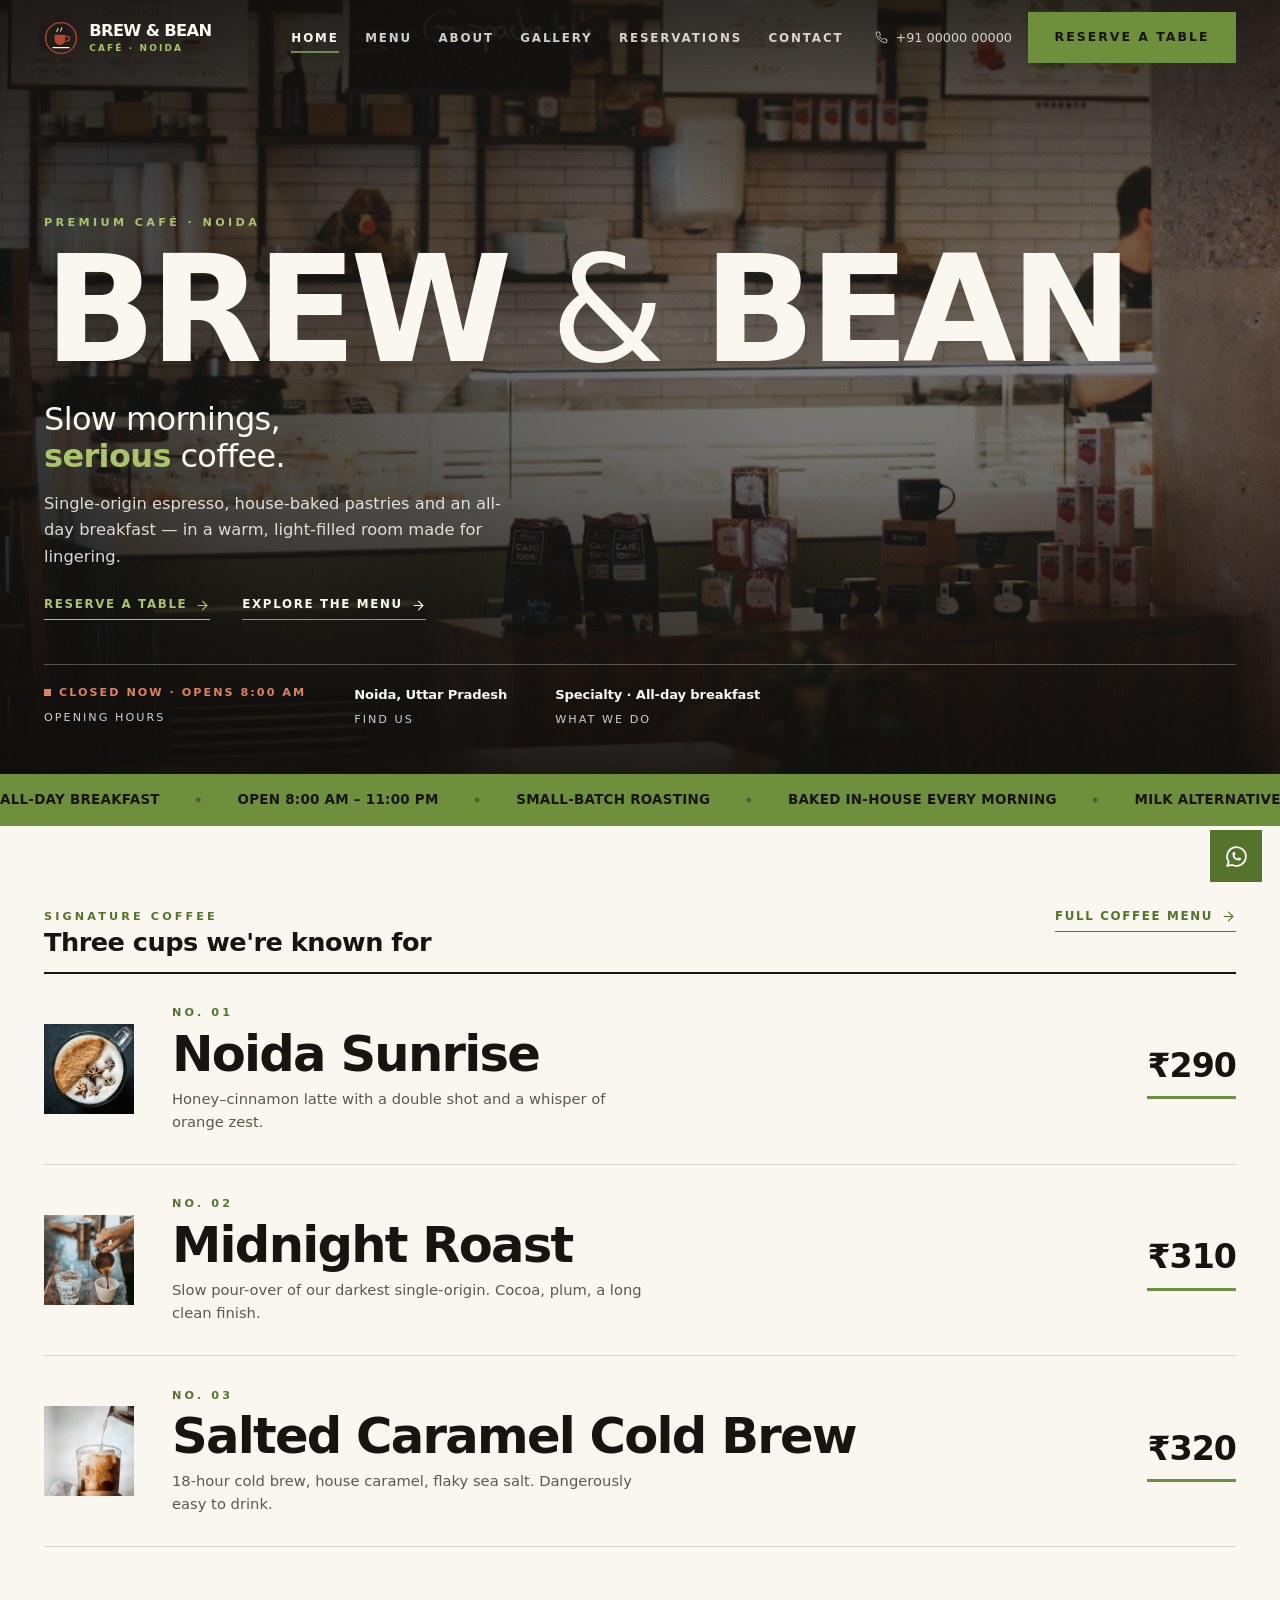
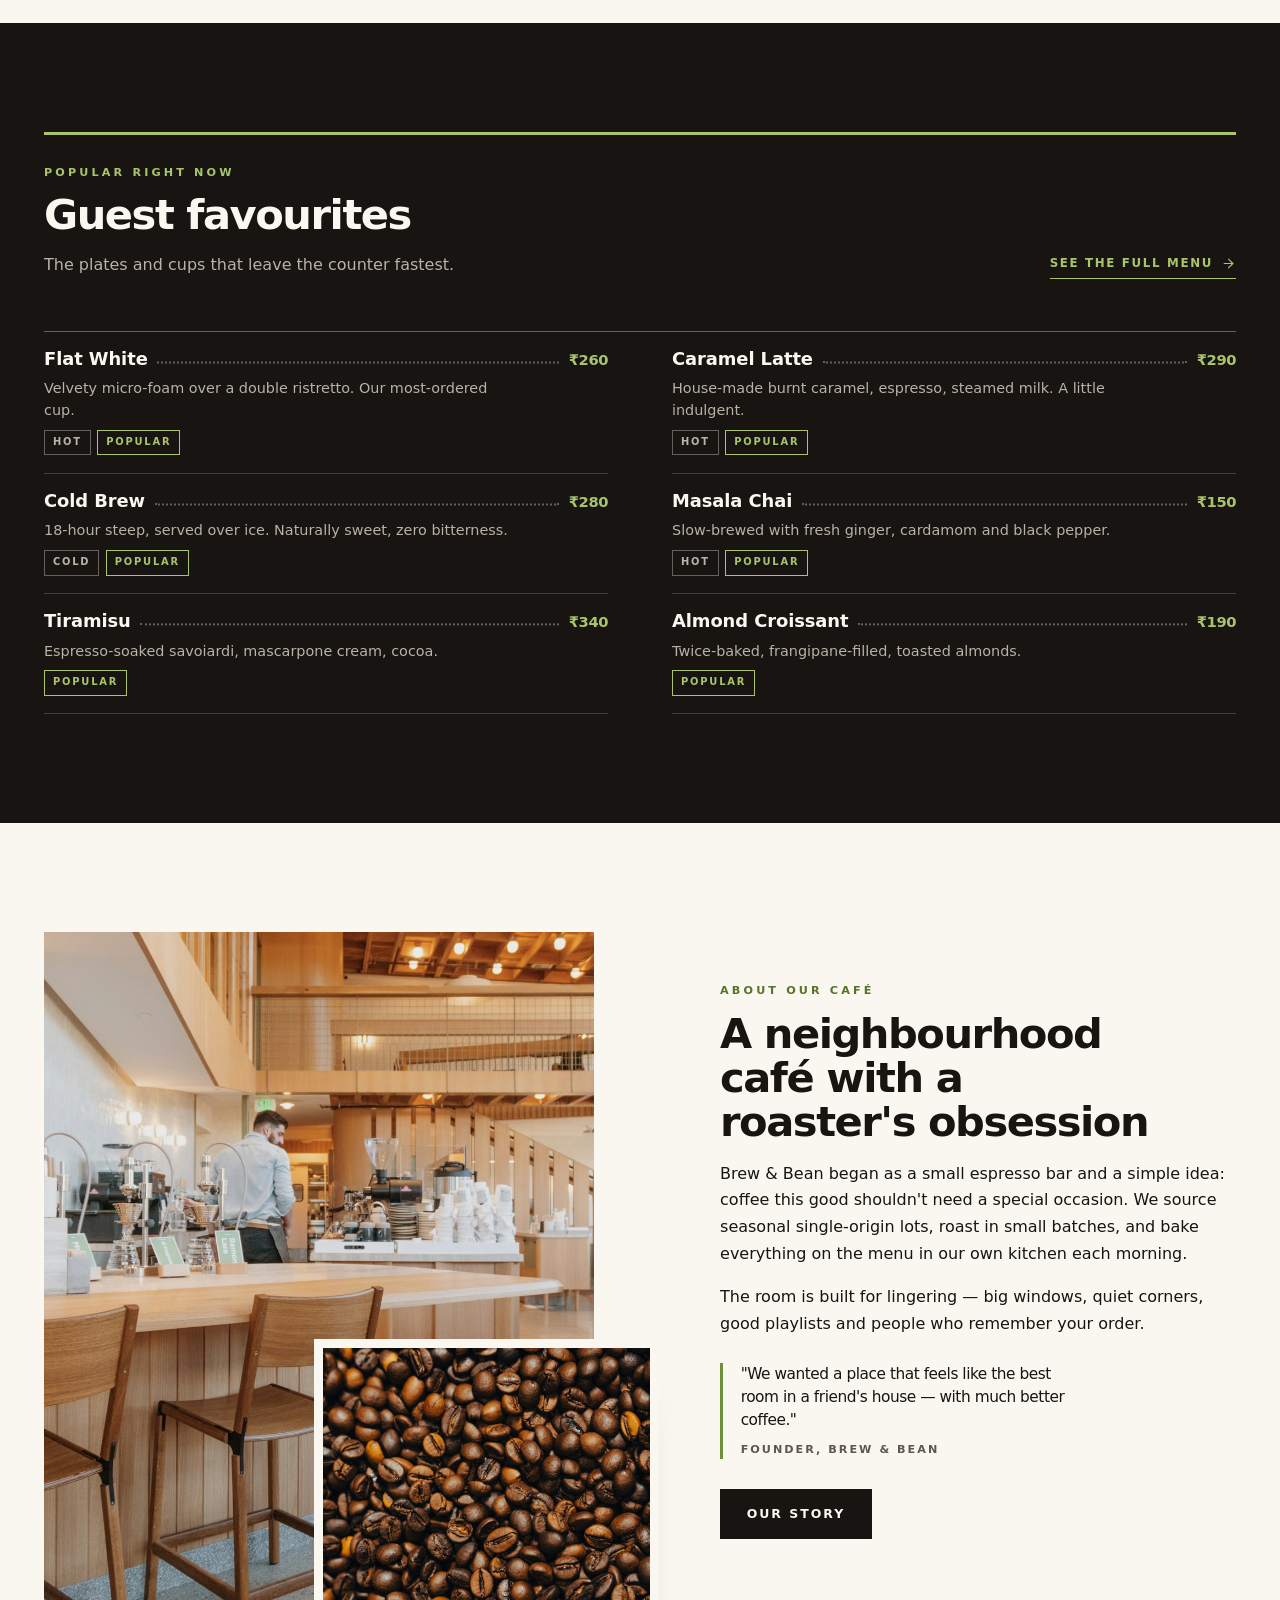
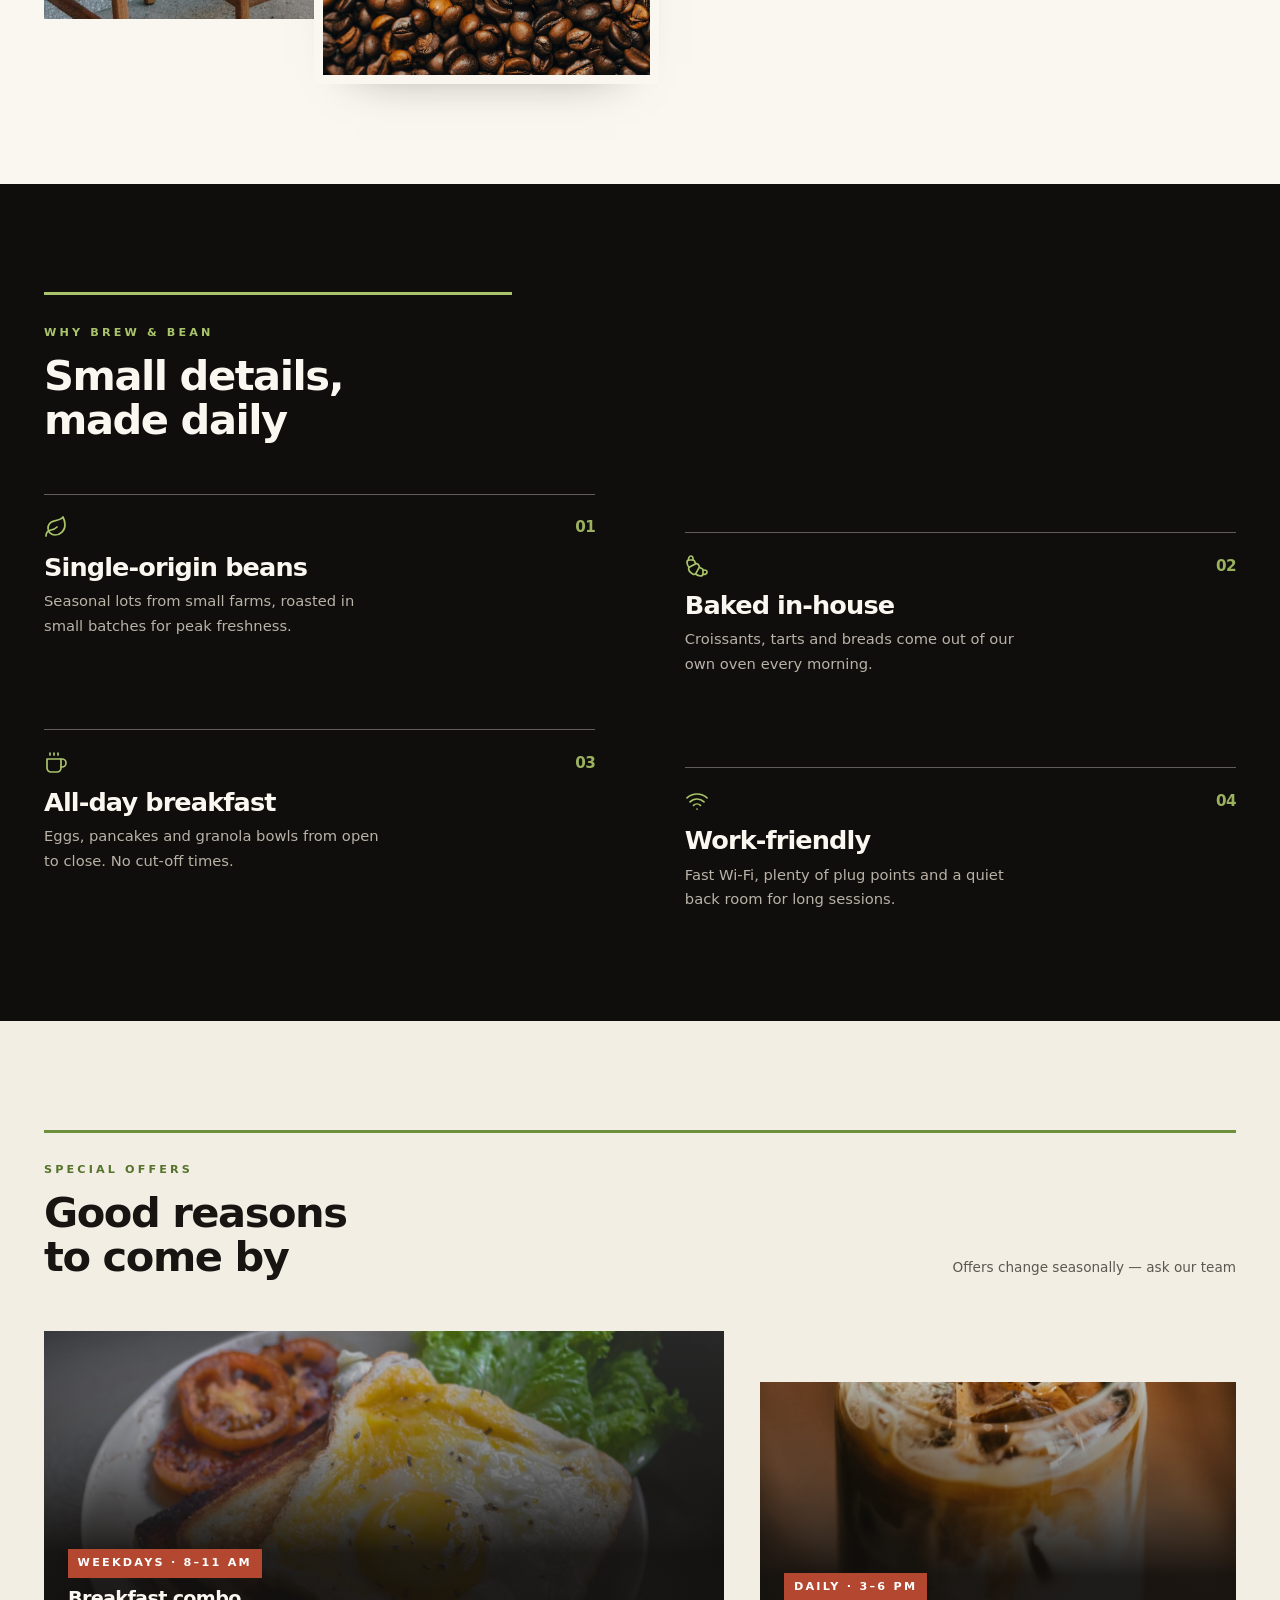
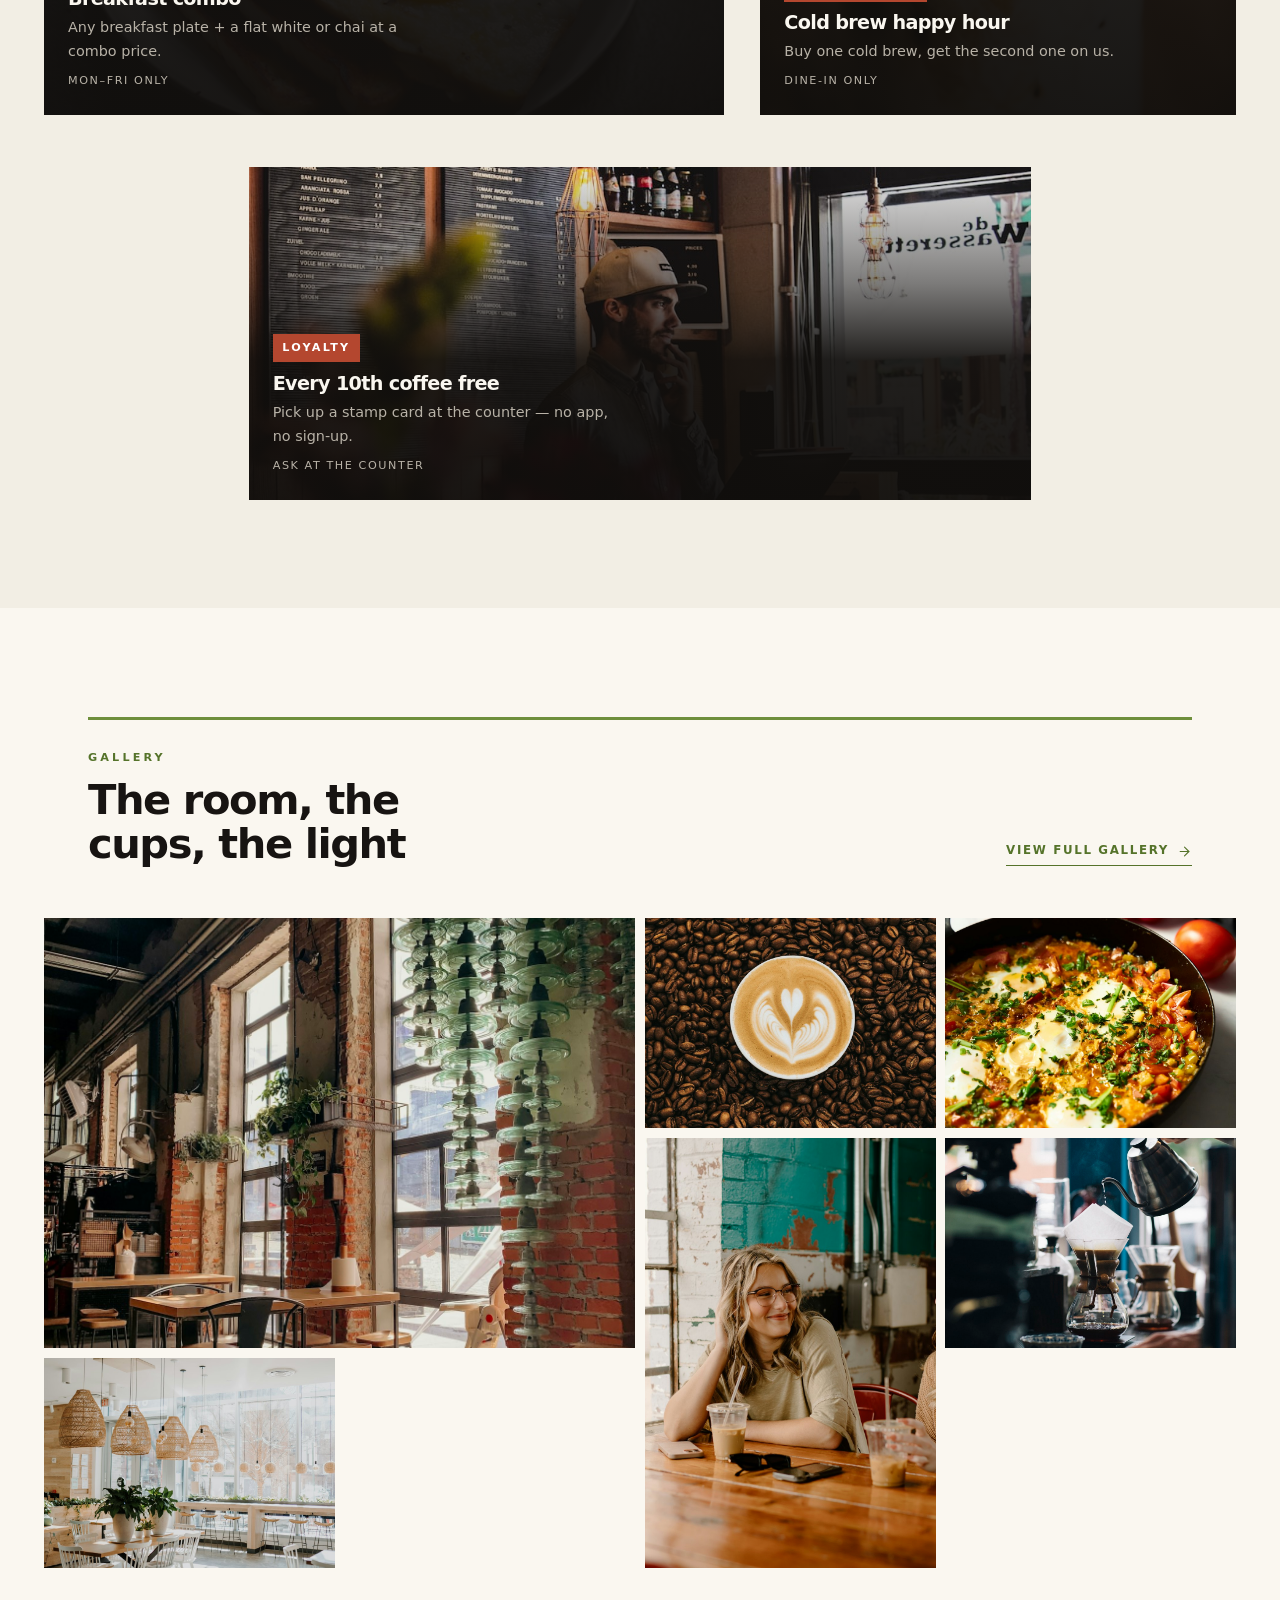
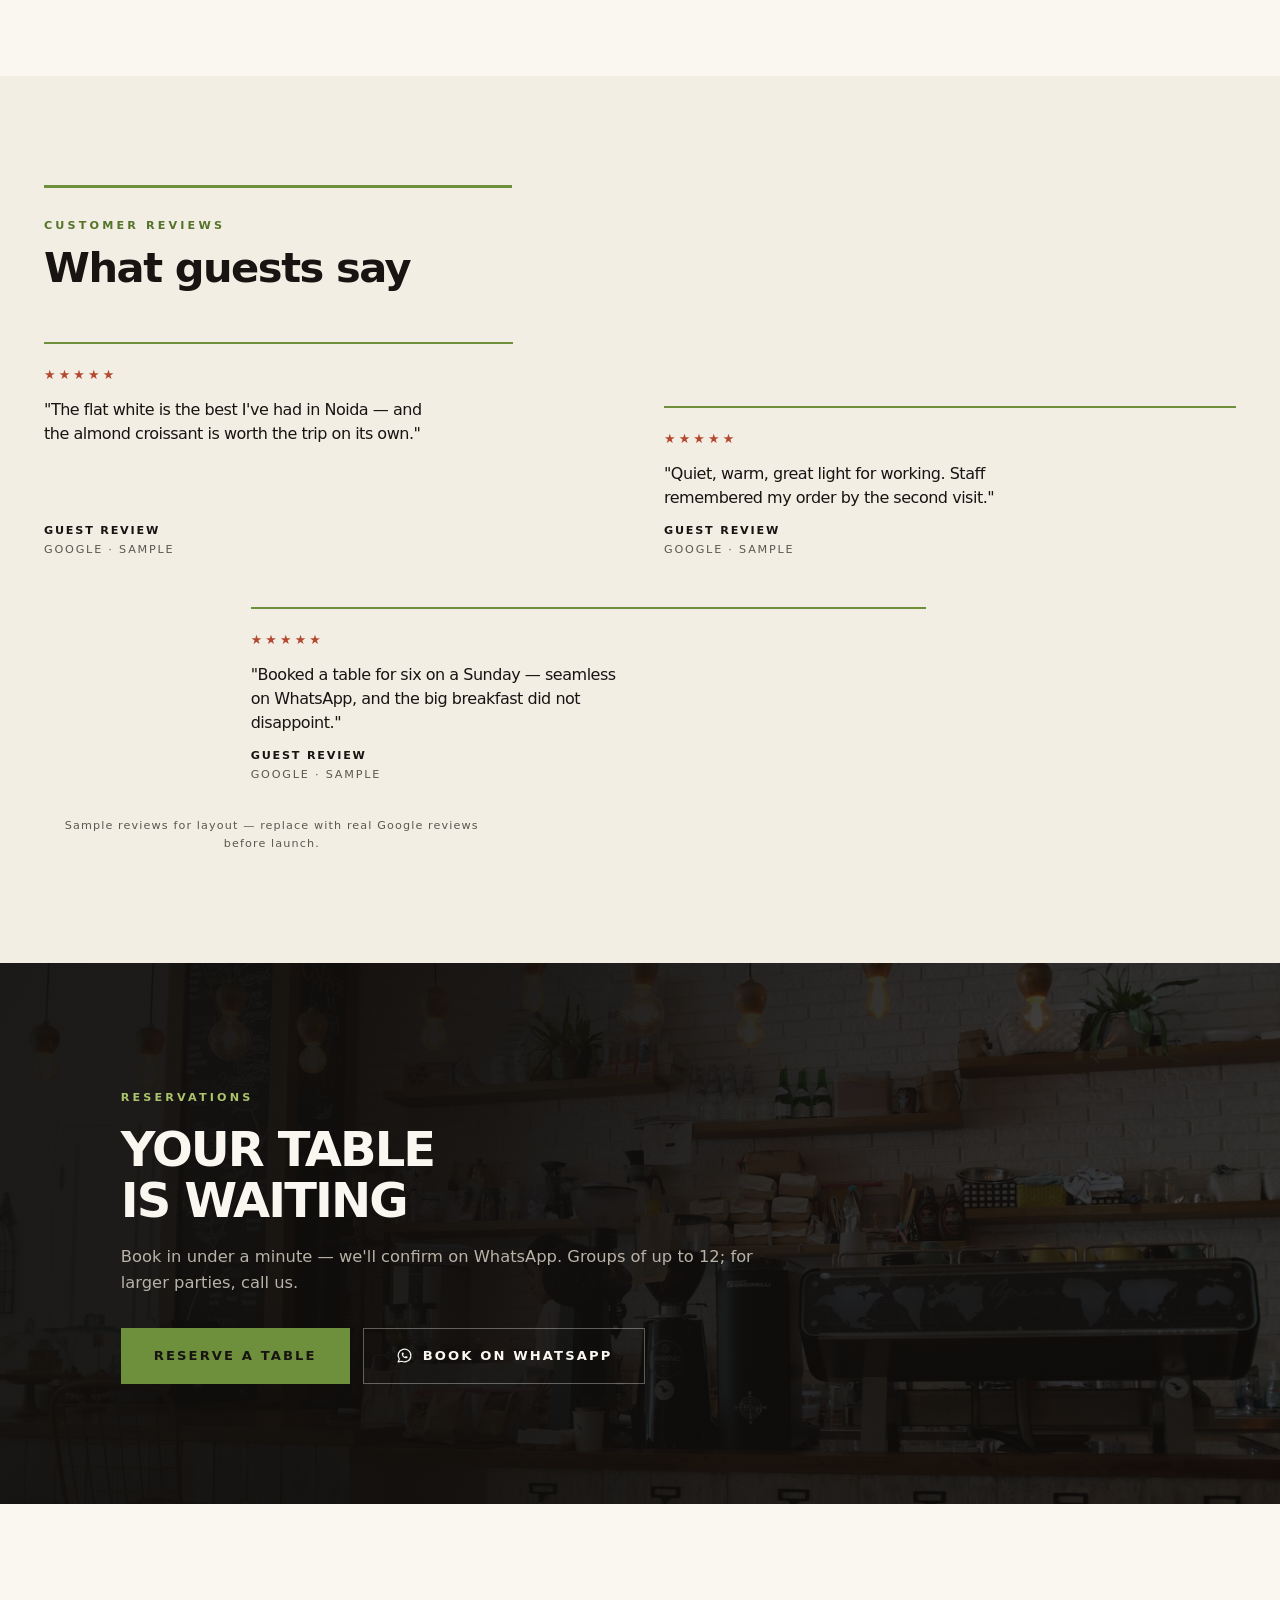
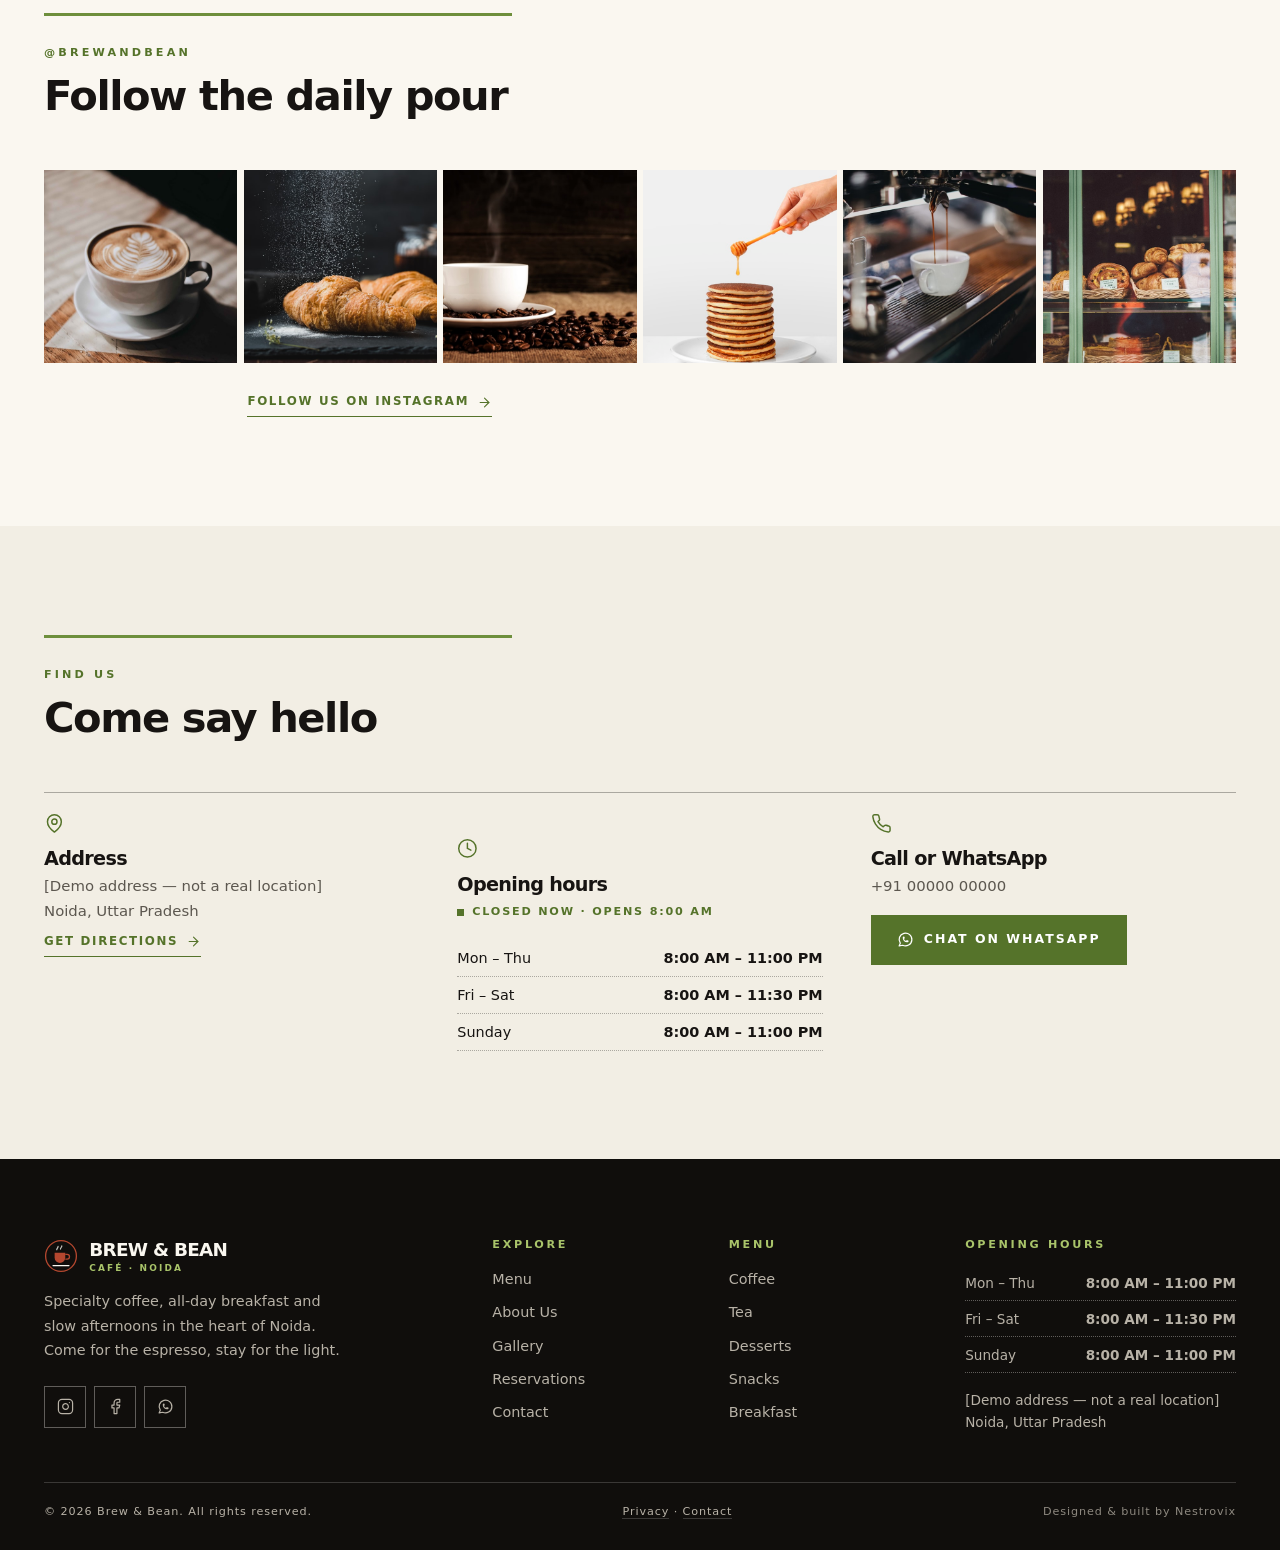
==== commit 34921bd0: "design: new type system and layout language; distinct from every other site in the portfolio" ====
--- a/index.html
+++ b/index.html
@@ -10,10 +10,10 @@
 <meta property="og:title" content="Brew & Bean — Premium Café in Noida | Specialty Coffee, All-Day Breakfast"><meta property="og:description" content="Brew & Bean is a premium café in Noida serving specialty coffee, artisan desserts and all-day breakfast. Reserve a table or order on WhatsApp.">
 <meta property="og:image" content="https://brewandbean.vercel.app/assets/og-image.png"><meta property="og:url" content="https://brewandbean.vercel.app/">
 <meta name="twitter:card" content="summary_large_image">
-<meta name="theme-color" content="#F3EBDD">
+<meta name="theme-color" content="#FAF7F0">
 <link rel="icon" href="assets/favicon.svg" type="image/svg+xml">
-<link rel="preload" href="assets/fonts/fraunces-latin-700-normal.woff2" as="font" type="font/woff2" crossorigin>
-<link rel="preload" href="assets/fonts/work-sans-latin-400-normal.woff2" as="font" type="font/woff2" crossorigin>
+<link rel="preload" href="assets/fonts/unbounded-latin-800-normal.woff2" as="font" type="font/woff2" crossorigin>
+<link rel="preload" href="assets/fonts/figtree-latin-400-normal.woff2" as="font" type="font/woff2" crossorigin>
 <link rel="stylesheet" href="css/style.css">
 <script>document.documentElement.classList.add("js")</script>
 <script type="application/ld+json">
@@ -67,47 +67,57 @@
   </div>
 </div>
 <main id="main">
-<!-- 2. HERO -->
-<section class="hero" aria-label="Welcome">
-  <div class="hero__media"><img src="assets/images/hero-home.jpg" alt="Café interior at golden hour with pendant bulbs hanging over a shared timber table" fetchpriority="high" decoding="async" width="1400" height="1750"></div>
-  <div class="hero__overlay"></div>
-  <div class="container hero__content">
-    <span class="eyebrow reveal">Premium café · Noida</span>
+<!-- 2. MASTHEAD BAND -->
+<section class="masthead" aria-label="Welcome">
+  <img class="masthead__bg" src="assets/images/hero-home.jpg" alt="Café interior at golden hour with pendant bulbs hanging over a shared timber table" fetchpriority="high" decoding="async" width="1400" height="1750">
+  <div class="masthead__inner">
+    <span class="masthead__eyebrow reveal">Premium café · Noida</span>
+    <p class="masthead__wordmark reveal">Brew <span class="amp">&amp;</span> Bean</p>
     <h1 class="reveal d1">Slow mornings, <em>serious</em> coffee.</h1>
-    <p class="lead reveal d2">Single-origin espresso, house-baked pastries and an all-day breakfast — in a warm, light-filled room made for lingering.</p>
-    <div class="hero__actions reveal d3">
-      <a class="btn btn--primary btn--lg" href="reservations.html">Reserve a Table</a>
-      <a class="btn btn--outline-light btn--lg" href="menu.html">Explore the Menu</a>
-    </div>
-    <div class="hero__meta reveal d3">
+    <p class="masthead__lead reveal d2">Single-origin espresso, house-baked pastries and an all-day breakfast — in a warm, light-filled room made for lingering.</p>
+    <div class="masthead__links reveal d3">
+      <a class="link-arrow link-arrow--mark" href="reservations.html">Reserve a Table <svg class="ic"><use href="#i-arrow"/></svg></a>
+      <a class="link-arrow" href="menu.html">Explore the Menu <svg class="ic"><use href="#i-arrow"/></svg></a>
+    </div>
+    <div class="masthead__meta reveal d3">
       <div><b data-open-badge class="open-badge">Open today</b>Opening hours</div>
       <div><b><span data-bind="addressLine2">Noida, Uttar Pradesh</span></b>Find us</div>
       <div><b>Specialty · All-day breakfast</b>What we do</div>
     </div>
   </div>
-  <div class="scroll-cue" aria-hidden="true">Scroll</div>
-</section>
+</section>
+
+<!-- 3. TICKER — separates the masthead from the price board -->
 <div class="ticker">
   <div class="ticker__track">
-    <ul class="ticker__set"><li>All-day breakfast</li><li>Open 8:00 AM – 11:00 PM</li><li>Small-batch roasting</li><li>Baked in-house every morning</li><li>Milk alternatives at no extra charge</li><li>Walk-ins welcome</li></ul>
-    <ul class="ticker__set" aria-hidden="true"><li>All-day breakfast</li><li>Open 8:00 AM – 11:00 PM</li><li>Small-batch roasting</li><li>Baked in-house every morning</li><li>Milk alternatives at no extra charge</li><li>Walk-ins welcome</li></ul>
+    <ul class="ticker__set"><li>All-day breakfast</li><li>Open 8:00 AM – 11:00 PM</li><li>Small-batch roasting</li><li>Baked in-house every morning</li><li>Milk alternatives at no extra charge</li><li>Walk-ins welcome</li></ul>
+    <ul class="ticker__set" aria-hidden="true"><li>All-day breakfast</li><li>Open 8:00 AM – 11:00 PM</li><li>Small-batch roasting</li><li>Baked in-house every morning</li><li>Milk alternatives at no extra charge</li><li>Walk-ins welcome</li></ul>
   </div>
 </div>
 
-<!-- 3. SIGNATURE COFFEE -->
-<section class="section section--cream" id="signature">
-  <div class="container">
-    <div class="section-head split reveal">
-      <div><span class="eyebrow">Signature coffee</span><h2>Three cups we're known for</h2></div>
+<!-- 4. SIGNATURE PRICE BOARD — first content block -->
+<section class="pricelist-band" id="signature" aria-labelledby="signature-h">
+  <div class="container--wide">
+    <div class="pricelist__head reveal">
+      <div><span class="eyebrow">Signature coffee</span><h2 id="signature-h">Three cups we're known for</h2></div>
       <a class="link-arrow" href="menu.html#coffee">Full coffee menu <svg class="ic"><use href="#i-arrow"/></svg></a>
     </div>
-    <div class="sig-grid">
-      <article class="sig-card reveal"><div class="frame"><img src="assets/images/signature-1.jpg" alt="Honey cinnamon latte dusted with cinnamon and finished with star anise" loading="lazy" decoding="async" width="1000" height="1250"></div>
-        <div class="sig-card__body"><span class="num">No. 01</span><h3>Noida Sunrise</h3><p>Honey–cinnamon latte with a double shot and a whisper of orange zest.</p><span class="price tnum">₹290</span></div></article>
-      <article class="sig-card reveal d1"><div class="frame"><img src="assets/images/signature-2.jpg" alt="Coffee poured from a small steel jug into a ceramic cup on a worn timber bar" loading="lazy" decoding="async" width="1000" height="1250"></div>
-        <div class="sig-card__body"><span class="num">No. 02</span><h3>Midnight Roast</h3><p>Slow pour-over of our darkest single-origin. Cocoa, plum, a long clean finish.</p><span class="price tnum">₹310</span></div></article>
-      <article class="sig-card reveal d2"><div class="frame"><img src="assets/images/signature-3.jpg" alt="Milk pouring into a tall glass of iced cold brew on a wooden coaster" loading="lazy" decoding="async" width="1000" height="1250"></div>
-        <div class="sig-card__body"><span class="num">No. 03</span><h3>Salted Caramel Cold Brew</h3><p>18-hour cold brew, house caramel, flaky sea salt. Dangerously easy to drink.</p><span class="price tnum">₹320</span></div></article>
+    <div class="pricelist">
+      <a class="priceline reveal" href="menu.html#coffee">
+        <span class="priceline__thumb"><img src="assets/images/signature-1.jpg" alt="Honey cinnamon latte dusted with cinnamon and finished with star anise" loading="lazy" decoding="async" width="1000" height="1250"></span>
+        <span class="priceline__text"><span class="priceline__num">No. 01</span><span class="priceline__name">Noida Sunrise</span><span class="priceline__desc">Honey–cinnamon latte with a double shot and a whisper of orange zest.</span></span>
+        <span class="priceline__price tnum">₹290</span>
+      </a>
+      <a class="priceline reveal" href="menu.html#coffee">
+        <span class="priceline__thumb"><img src="assets/images/signature-2.jpg" alt="Coffee poured from a small steel jug into a ceramic cup on a worn timber bar" loading="lazy" decoding="async" width="1000" height="1250"></span>
+        <span class="priceline__text"><span class="priceline__num">No. 02</span><span class="priceline__name">Midnight Roast</span><span class="priceline__desc">Slow pour-over of our darkest single-origin. Cocoa, plum, a long clean finish.</span></span>
+        <span class="priceline__price tnum">₹310</span>
+      </a>
+      <a class="priceline reveal" href="menu.html#coffee">
+        <span class="priceline__thumb"><img src="assets/images/signature-3.jpg" alt="Milk pouring into a tall glass of iced cold brew on a wooden coaster" loading="lazy" decoding="async" width="1000" height="1250"></span>
+        <span class="priceline__text"><span class="priceline__num">No. 03</span><span class="priceline__name">Salted Caramel Cold Brew</span><span class="priceline__desc">18-hour cold brew, house caramel, flaky sea salt. Dangerously easy to drink.</span></span>
+        <span class="priceline__price tnum">₹320</span>
+      </a>
     </div>
   </div>
 </section>
--- a/css/style.css
+++ b/css/style.css
@@ -1,56 +1,60 @@
 /* ============================================================
-   BREW & BEAN — Café menu-board identity
-   Paper: clay cream · Ink: warm charcoal · Accent: terracotta · Second: olive
-   Display: Fraunces (serif) · Body/UI: Work Sans (sans)
+   BREW & BEAN — Counter-card identity
+   Paper: near-white · Ink: near-black · Accent: pistachio · Second: terracotta
+   Display: Unbounded (geometric display) · Body/UI: Figtree (sans)
    ============================================================ */
 
 /* ---------- Fonts (self-hosted, no third-party requests) ---------- */
-@font-face{font-family:"Fraunces";font-style:normal;font-weight:400;font-display:swap;src:url("../assets/fonts/fraunces-latin-400-normal.woff2") format("woff2")}
-@font-face{font-family:"Fraunces";font-style:normal;font-weight:600;font-display:swap;src:url("../assets/fonts/fraunces-latin-600-normal.woff2") format("woff2")}
-@font-face{font-family:"Fraunces";font-style:normal;font-weight:700;font-display:swap;src:url("../assets/fonts/fraunces-latin-700-normal.woff2") format("woff2")}
-@font-face{font-family:"Work Sans";font-style:normal;font-weight:400;font-display:swap;src:url("../assets/fonts/work-sans-latin-400-normal.woff2") format("woff2")}
-@font-face{font-family:"Work Sans";font-style:normal;font-weight:500;font-display:swap;src:url("../assets/fonts/work-sans-latin-500-normal.woff2") format("woff2")}
-@font-face{font-family:"Work Sans";font-style:normal;font-weight:600;font-display:swap;src:url("../assets/fonts/work-sans-latin-600-normal.woff2") format("woff2")}
+@font-face{font-family:"Unbounded";font-style:normal;font-weight:400;font-display:swap;src:url("../assets/fonts/unbounded-latin-400-normal.woff2") format("woff2")}
+@font-face{font-family:"Unbounded";font-style:normal;font-weight:600;font-display:swap;src:url("../assets/fonts/unbounded-latin-600-normal.woff2") format("woff2")}
+@font-face{font-family:"Unbounded";font-style:normal;font-weight:800;font-display:swap;src:url("../assets/fonts/unbounded-latin-800-normal.woff2") format("woff2")}
+@font-face{font-family:"Figtree";font-style:normal;font-weight:400;font-display:swap;src:url("../assets/fonts/figtree-latin-400-normal.woff2") format("woff2")}
+@font-face{font-family:"Figtree";font-style:normal;font-weight:500;font-display:swap;src:url("../assets/fonts/figtree-latin-500-normal.woff2") format("woff2")}
+@font-face{font-family:"Figtree";font-style:normal;font-weight:600;font-display:swap;src:url("../assets/fonts/figtree-latin-600-normal.woff2") format("woff2")}
 
 /* ---------- Tokens ---------- */
 :root{
   /* surfaces */
-  --paper:#F3EBDD;           /* clay cream — main paper */
-  --paper-2:#EFE6D6;         /* second paper tone */
-  --paper-3:#FBF6EC;         /* raised paper (inputs, panels) */
-  --board:#23271F;           /* dark board */
-  --board-2:#2E3329;         /* board surface */
-  --board-deep:#1A1D16;      /* deepest board */
+  --paper:#FAF7F0;           /* near-white paper — main ground */
+  --paper-2:#F2EEE4;         /* second paper tone */
+  --paper-3:#FFFFFF;         /* raised paper (inputs, panels) */
+  --board:#171412;           /* dark board */
+  --board-2:#211D19;         /* board surface */
+  --board-deep:#100E0C;      /* deepest board */
 
   /* ink & accents */
-  --ink:#22201C;             /* warm ink — body text 13.7:1 on paper */
-  --ink-muted:#56524A;       /* 6.6:1 on paper */
-  --terracotta:#B4472F;      /* accent */
-  --terracotta-deep:#9E3D27; /* accent for small text on paper (5.4:1+) */
-  --terracotta-lt:#DD7B5B;   /* accent on board (5.1:1) */
-  --olive:#5A6141;           /* secondary (5.5:1 on paper) */
-  --olive-lt:#A8B487;        /* secondary on board (6.9:1) */
-  --on-board:#F3EBDD;        /* text on board (12.8:1) */
-  --on-board-muted:#BEBAA8;  /* secondary on board (7.8:1) */
-
-  --rule:rgba(34,32,28,.18);
-  --rule-strong:rgba(34,32,28,.34);
-  --rule-board:rgba(243,235,221,.20);
-  --rule-board-strong:rgba(243,235,221,.36);
-  --focus:var(--terracotta);
+  --ink:#171412;             /* ink — body text 17.1:1 on paper */
+  --ink-muted:#5C574F;       /* 6.7:1 on paper */
+  --pistachio:#6E8F3C;       /* primary accent (3.5:1 — large type, fills, rules) */
+  --pistachio-deep:#55732A;  /* primary accent for small text on paper (5.1:1) */
+  --pistachio-lt:#A9C46A;    /* primary accent on board (9.4:1) */
+  --terracotta:#B4472F;      /* secondary mark, used sparingly (5.1:1 on paper) */
+  --terracotta-lt:#E0805F;   /* secondary mark on board (6.5:1) */
+  --on-board:#FAF7F0;        /* text on board (17.1:1) */
+  --on-board-muted:#B8B2A7;  /* secondary on board (8.6:1) */
+  /* legacy aliases kept so older rules resolve to the new palette */
+  --terracotta-deep:var(--pistachio-deep);
+  --olive:var(--pistachio-deep);
+  --olive-lt:var(--pistachio-lt);
+
+  --rule:rgba(23,20,18,.16);
+  --rule-strong:rgba(23,20,18,.32);
+  --rule-board:rgba(250,247,240,.18);
+  --rule-board-strong:rgba(250,247,240,.34);
+  --focus:var(--pistachio-deep);
   --surface-fg:var(--ink);--surface-rule:var(--rule-strong);--surface-bg:var(--paper);
   --whatsapp:#25D366;
   --error:#9B2C1B;
   --success:#3F6B45;
 
   /* typography */
-  --font-head:"Fraunces",Georgia,"Iowan Old Style","Times New Roman",serif;
-  --font-body:"Work Sans",system-ui,-apple-system,"Segoe UI",Roboto,sans-serif;
-  --text-hero:clamp(3rem,8.2vw,6.6rem);
-  --text-h2:clamp(2.1rem,4.6vw,3.6rem);
-  --text-h3:clamp(1.3rem,2vw,1.7rem);
-  --lead:clamp(1.05rem,1.35vw,1.18rem);
-  --micro:.72rem;
+  --font-head:"Unbounded","Figtree",system-ui,-apple-system,"Segoe UI",Roboto,sans-serif;
+  --font-body:"Figtree",system-ui,-apple-system,"Segoe UI",Roboto,sans-serif;
+  --text-hero:clamp(2.4rem,5.6vw,4.5rem);
+  --text-h2:clamp(1.7rem,3.3vw,2.6rem);
+  --text-h3:clamp(1.1rem,1.5vw,1.35rem);
+  --lead:clamp(1.02rem,1.25vw,1.14rem);
+  --micro:.7rem;
 
   /* spacing */
   --s-1:.25rem;--s-2:.5rem;--s-3:.75rem;--s-4:1rem;--s-5:1.5rem;--s-6:2rem;--s-7:3rem;--s-8:4rem;--s-9:6rem;--s-10:8rem;
@@ -62,7 +66,7 @@
   --r-sm:0;--r-md:0;--r-lg:0;
   --ease:cubic-bezier(.2,.7,.3,1);
   --dur-1:180ms;--dur-2:340ms;--dur-3:600ms;
-  --shadow-lg:0 24px 50px -34px rgba(26,29,22,.6);
+  --shadow-lg:0 24px 50px -34px rgba(16,14,12,.55);
   --header-h:76px;
 }
 
@@ -77,25 +81,25 @@
 button{font:inherit;color:inherit;background:none;border:0;cursor:pointer}
 ul{list-style:none}
 :focus-visible{outline:2px solid var(--focus);outline-offset:3px}
-::selection{background:var(--terracotta);color:#fff}
+::selection{background:var(--pistachio);color:#171412}
 .sr-only{position:absolute;width:1px;height:1px;padding:0;margin:-1px;overflow:hidden;clip:rect(0,0,0,0);white-space:nowrap;border:0}
-.skip-link{position:fixed;top:-60px;left:1rem;z-index:1000;background:var(--terracotta);color:#fff;padding:.7rem 1.1rem;font-weight:600;letter-spacing:.06em;text-transform:uppercase;font-size:.8rem;transition:top var(--dur-1) var(--ease)}
+.skip-link{position:fixed;top:-60px;left:1rem;z-index:1000;background:var(--pistachio-deep);color:#fff;padding:.7rem 1.1rem;font-weight:600;letter-spacing:.06em;text-transform:uppercase;font-size:.8rem;transition:top var(--dur-1) var(--ease)}
 .skip-link:focus{top:1rem}
 
-h1,h2,h3,h4{font-family:var(--font-head);font-weight:600;line-height:1.03;letter-spacing:-.018em}
-h1{font-size:var(--text-hero);font-weight:700}
+h1,h2,h3,h4{font-family:var(--font-head);font-weight:600;line-height:1.06;letter-spacing:-.035em;text-wrap:balance}
+h1{font-size:var(--text-hero);font-weight:800}
 h2{font-size:var(--text-h2)}
 h3{font-size:var(--text-h3)}
 p{max-width:64ch}
 .lead{font-size:var(--lead);line-height:1.6}
-.eyebrow{display:inline-block;font-family:var(--font-body);font-size:var(--micro);letter-spacing:.28em;text-transform:uppercase;font-weight:600;color:var(--terracotta-deep)}
+.eyebrow{display:inline-block;font-family:var(--font-body);font-size:var(--micro);letter-spacing:.28em;text-transform:uppercase;font-weight:600;color:var(--pistachio-deep)}
 .muted{color:var(--ink-muted)}
 .tnum{font-variant-numeric:tabular-nums}
 
 /* surfaces that flip the palette (custom props inherit, so nested widgets follow) */
-.section--dark,.section--espresso,.cta-band,.site-footer,.mobile-nav,.aside-card,.sticky-reserve,.lightbox{--focus:var(--terracotta-lt);--surface-fg:var(--on-board);--surface-rule:var(--rule-board-strong);--surface-bg:var(--board)}
+.section--dark,.section--espresso,.cta-band,.site-footer,.mobile-nav,.aside-card,.sticky-reserve,.lightbox,.masthead,.page-hero{--focus:var(--pistachio-lt);--surface-fg:var(--on-board);--surface-rule:var(--rule-board-strong);--surface-bg:var(--board)}
 .section--dark .muted,.section--espresso .muted,.cta-band .muted{color:var(--on-board-muted)}
-.section--dark .eyebrow,.section--espresso .eyebrow,.cta-band .eyebrow,.aside-card .eyebrow{color:var(--terracotta-lt)}
+.section--dark .eyebrow,.section--espresso .eyebrow,.cta-band .eyebrow,.aside-card .eyebrow{color:var(--pistachio-lt)}
 
 .container{width:min(100% - 2*var(--gutter),var(--container));margin-inline:auto}
 .container--wide{width:min(100% - 2*var(--gutter),1400px);margin-inline:auto}
@@ -106,8 +110,8 @@
 .section--espresso{background:var(--board-deep);color:var(--on-board)}
 
 /* section heads — left-set, never centred; alternating indents */
-.section-head{max-width:44ch;margin-bottom:clamp(2rem,5vw,3.25rem);position:relative;padding-top:1.4rem;border-top:2px solid var(--terracotta)}
-.section--dark .section-head,.section--espresso .section-head{border-top-color:var(--terracotta-lt)}
+.section-head{max-width:46ch;margin-bottom:clamp(2rem,5vw,3.25rem);position:relative;padding-top:1.4rem;border-top:3px solid var(--pistachio)}
+.section--dark .section-head,.section--espresso .section-head{border-top-color:var(--pistachio-lt)}
 .section-head h2{margin-top:.55rem}
 .section-head p{margin-top:.9rem}
 .section-head.center{text-align:left;margin-inline:0}
@@ -120,42 +124,54 @@
 /* ---------- Buttons ---------- */
 .btn{display:inline-flex;align-items:center;justify-content:center;gap:.6rem;min-height:48px;padding:.85rem 1.6rem;font-family:var(--font-body);font-weight:600;font-size:.78rem;letter-spacing:.16em;text-transform:uppercase;border:1.5px solid transparent;transition:background var(--dur-1) var(--ease),color var(--dur-1) var(--ease),border-color var(--dur-1) var(--ease);white-space:nowrap}
 .btn svg{width:17px;height:17px}
-.btn--primary{background:var(--terracotta);color:#fff;border-color:var(--terracotta)}
-.btn--primary:hover{background:var(--ink);border-color:var(--ink)}
+.btn--primary{background:var(--pistachio);color:#171412;border-color:var(--pistachio)}
+.btn--primary:hover{background:var(--ink);color:var(--paper);border-color:var(--ink)}
 .btn--outline-light{color:var(--surface-fg);border-color:var(--surface-rule)}
 .btn--outline-light:hover{background:var(--surface-fg);color:var(--surface-bg);border-color:var(--surface-fg)}
 .btn--outline-dark{color:var(--ink);border-color:var(--rule-strong)}
 .btn--outline-dark:hover{background:var(--ink);color:var(--paper);border-color:var(--ink)}
 .btn--dark{background:var(--board);color:var(--on-board);border-color:var(--board)}
 
-.btn--dark:hover{background:var(--terracotta);border-color:var(--terracotta);color:#fff}
+.btn--dark:hover{background:var(--pistachio);border-color:var(--pistachio);color:#171412}
 .btn--whatsapp{background:var(--olive);color:#fff;border-color:var(--olive)}
 .btn--whatsapp:hover{background:var(--board);border-color:var(--board)}
 .btn--lg{min-height:56px;padding:1rem 2rem;font-size:.82rem}
 .btn--block{width:100%}
+.hero__actions{display:flex;flex-wrap:wrap;gap:.85rem;margin-top:2rem}
 .btn[disabled],.btn[aria-busy="true"]{opacity:.7;cursor:progress}
 .spinner{width:15px;height:15px;border:2px solid currentColor;border-top-color:transparent;border-radius:50%;display:inline-block;animation:spin .7s linear infinite}
 @keyframes spin{to{transform:rotate(1turn)}}
 
-.link-arrow{display:inline-flex;align-items:center;gap:.5rem;font-weight:600;letter-spacing:.14em;text-transform:uppercase;font-size:.74rem;color:var(--terracotta-deep);border-bottom:1.5px solid currentColor;padding-bottom:.25rem}
+.link-arrow{display:inline-flex;align-items:center;gap:.5rem;font-weight:600;letter-spacing:.14em;text-transform:uppercase;font-size:.74rem;color:var(--pistachio-deep);border-bottom:1.5px solid currentColor;padding-bottom:.25rem}
 .link-arrow svg{width:15px;height:15px;transition:transform var(--dur-1) var(--ease)}
 .link-arrow:hover svg{transform:translateX(4px)}
-.section--dark .link-arrow,.section--espresso .link-arrow,.cta-band .link-arrow{color:var(--terracotta-lt)}
+.section--dark .link-arrow,.section--espresso .link-arrow,.cta-band .link-arrow{color:var(--pistachio-lt)}
 
 /* ---------- Icons ---------- */
 .ic{width:1em;height:1em;stroke:currentColor;stroke-width:1.7;fill:none;stroke-linecap:round;stroke-linejoin:round;flex:none}
 
 /* ---------- Header — minimal, paper, hairline ---------- */
-.site-header{position:fixed;inset:0 0 auto 0;z-index:100;height:var(--header-h);display:flex;align-items:center;background:var(--paper);color:var(--ink);border-bottom:1px solid var(--rule);transition:box-shadow var(--dur-2) var(--ease)}
-.site-header.is-scrolled{box-shadow:0 1px 0 var(--rule-strong),0 14px 26px -26px rgba(26,29,22,.5)}
+.site-header:not(.is-scrolled){--focus:var(--pistachio-lt)}
+.site-header{position:fixed;inset:0 0 auto 0;z-index:100;height:var(--header-h);display:flex;align-items:center;
+  background:transparent;color:#FAF7F0;border-bottom:1px solid transparent;
+  transition:background var(--dur-2) var(--ease),color var(--dur-2) var(--ease),box-shadow var(--dur-2) var(--ease),border-color var(--dur-2) var(--ease)}
+.site-header .nav__links a,.site-header .nav__phone{color:rgba(250,247,240,.82)}
+.site-header .nav__links a:hover,.site-header .nav__links a[aria-current="page"],.site-header .nav__phone:hover{color:#FAF7F0}
+.site-header .nav__toggle{border-color:rgba(250,247,240,.5)}
+.site-header .brand small{color:var(--pistachio-lt)}
+.site-header.is-scrolled{background:var(--paper);color:var(--ink);border-bottom-color:var(--rule);box-shadow:0 1px 0 var(--rule-strong),0 14px 26px -26px rgba(16,14,12,.4)}
+.site-header.is-scrolled .nav__links a,.site-header.is-scrolled .nav__phone{color:var(--ink-muted)}
+.site-header.is-scrolled .nav__links a:hover,.site-header.is-scrolled .nav__links a[aria-current="page"],.site-header.is-scrolled .nav__phone:hover{color:var(--ink)}
+.site-header.is-scrolled .nav__toggle{border-color:var(--rule-strong)}
+.site-header.is-scrolled .brand small{color:var(--pistachio-deep)}
 .site-header .container--wide{display:flex;align-items:center;justify-content:space-between;gap:1.5rem}
-.brand{display:flex;align-items:center;gap:.7rem;font-family:var(--font-head);font-size:1.4rem;font-weight:700;letter-spacing:-.02em;line-height:1}
+.brand{display:flex;align-items:center;gap:.7rem;font-family:var(--font-head);font-size:1.02rem;font-weight:800;letter-spacing:-.04em;line-height:1.05;text-transform:uppercase}
 .brand__mark{width:34px;height:34px;flex:none}
-.brand small{display:block;font-family:var(--font-body);font-size:.58rem;letter-spacing:.26em;text-transform:uppercase;font-weight:600;color:var(--terracotta-deep);margin-top:.25rem}
+.brand small{display:block;font-family:var(--font-body);font-size:.56rem;letter-spacing:.24em;text-transform:uppercase;font-weight:600;color:var(--pistachio-deep);margin-top:.3rem}
 .nav{display:flex;align-items:center;gap:2rem}
 .nav__links{display:flex;gap:1.65rem}
 .nav__links a{position:relative;font-size:.74rem;font-weight:600;letter-spacing:.16em;text-transform:uppercase;padding:.5rem 0;color:var(--ink-muted)}
-.nav__links a::after{content:"";position:absolute;left:0;bottom:0;width:100%;height:2px;background:var(--terracotta);transform:scaleX(0);transform-origin:right;transition:transform var(--dur-2) var(--ease)}
+.nav__links a::after{content:"";position:absolute;left:0;bottom:0;width:100%;height:2px;background:var(--pistachio);transform:scaleX(0);transform-origin:right;transition:transform var(--dur-2) var(--ease)}
 .nav__links a:hover{color:var(--ink)}
 .nav__links a:hover::after,.nav__links a[aria-current="page"]::after{transform:scaleX(1);transform-origin:left}
 .nav__links a[aria-current="page"]{color:var(--ink)}
@@ -173,55 +189,90 @@
 /* mobile drawer */
 .mobile-nav{position:fixed;inset:0;z-index:90;background:var(--board);color:var(--on-board);padding:calc(var(--header-h) + 1.5rem) var(--gutter) 2rem;display:flex;flex-direction:column;gap:1.75rem;transform:translateX(100%);transition:transform var(--dur-2) var(--ease);overflow-y:auto}
 .mobile-nav.is-open{transform:none}
-.mobile-nav__links a{display:flex;align-items:baseline;font-family:var(--font-head);font-size:clamp(1.9rem,7vw,2.4rem);font-weight:600;padding:.5rem 0;border-bottom:1px solid var(--rule-board)}
-.mobile-nav__links a[aria-current="page"]{color:var(--terracotta-lt)}
+.mobile-nav__links a{display:flex;align-items:baseline;font-family:var(--font-head);font-size:clamp(1.25rem,5vw,1.7rem);font-weight:600;padding:.55rem 0;border-bottom:1px solid var(--rule-board)}
+.mobile-nav__links a[aria-current="page"]{color:var(--pistachio-lt)}
 .mobile-nav__meta{display:grid;gap:.9rem;font-size:.92rem;color:var(--on-board-muted)}
 .mobile-nav__meta a,.mobile-nav__meta > span{display:flex;align-items:center;gap:.7rem;color:var(--on-board)}
 .mobile-nav__meta .ic{width:17px;height:17px;flex:none}
 body.nav-open{overflow:hidden}
 
 /* ---------- Ticker / marquee band ---------- */
-.ticker{background:var(--terracotta);color:#fff;overflow:hidden;position:relative;border-block:1.5px solid var(--terracotta)}
+.ticker{background:var(--pistachio);color:#171412;overflow:hidden;position:relative;border-block:1.5px solid var(--pistachio)}
 .ticker__track{display:flex;width:max-content;animation:tickerScroll 42s linear infinite}
 .ticker:hover .ticker__track,.ticker:focus-within .ticker__track{animation-play-state:paused}
-.ticker__set{display:flex;align-items:center;white-space:nowrap;padding-block:.72rem;font-family:var(--font-head);font-weight:600;font-size:clamp(.9rem,1.5vw,1.1rem);letter-spacing:.01em}
+.ticker__set{display:flex;align-items:center;white-space:nowrap;padding-block:.85rem;font-family:var(--font-head);font-weight:600;font-size:clamp(.68rem,1.05vw,.86rem);letter-spacing:.02em;text-transform:uppercase}
 .ticker__set li::after{content:"✳";display:inline-block;margin-inline:clamp(1.1rem,3vw,2.2rem);font-size:.62em;transform:translateY(-.12em);opacity:.75}
 @keyframes tickerScroll{from{transform:translateX(0)}to{transform:translateX(-50%)}}
 .ticker--board{background:var(--board);border-color:var(--board);color:var(--on-board)}
-.ticker--board .ticker__set li::after{color:var(--terracotta-lt)}
-
-/* ---------- Home hero — asymmetric, paper, type-led ---------- */
-.hero{position:relative;background:var(--paper);color:var(--ink);overflow:hidden;isolation:isolate;
-  padding:calc(var(--header-h) + clamp(2.25rem,5vw,4rem)) 0 clamp(2.5rem,6vw,4.5rem) var(--bleed-l);
-  display:grid;grid-template-columns:1.04fr .96fr;column-gap:clamp(1.5rem,4vw,3.25rem);align-items:start}
-.hero__media{grid-column:2;grid-row:1;position:relative;z-index:1;margin-top:clamp(1.5rem,5.5vw,4.5rem);margin-right:clamp(1.25rem,3.5vw,3rem)}
-.hero__media img{width:100%;aspect-ratio:4/5;max-height:min(70vh,620px);object-fit:cover}
-.hero__overlay{position:absolute;z-index:0;right:0;top:calc(var(--header-h) + clamp(1rem,3vw,2.5rem));width:min(46%,520px);height:clamp(150px,26vw,340px);background:var(--olive)}
-.hero__content{grid-column:1;grid-row:1;width:auto;max-width:none;margin:0;padding-right:clamp(.5rem,2vw,1.5rem);position:relative;z-index:2}
-.hero__content h1{margin-top:1.1rem;max-width:11ch;letter-spacing:-.035em}
-.hero__content h1 em{font-style:normal;font-weight:400;color:var(--terracotta);display:block;margin-left:clamp(1rem,5vw,3.5rem)}
-.hero__content .lead{margin-top:1.5rem;max-width:44ch;color:var(--ink-muted)}
-.hero__actions{display:flex;flex-wrap:wrap;gap:.85rem;margin-top:2rem}
-.hero__meta{display:grid;grid-template-columns:repeat(3,auto);justify-content:start;gap:1rem 2rem;margin-top:2.5rem;padding-top:1.25rem;border-top:1px solid var(--rule);font-size:var(--micro);letter-spacing:.16em;text-transform:uppercase;color:var(--ink-muted)}
-.hero__meta b{display:block;font-family:var(--font-head);font-size:.94rem;letter-spacing:-.01em;text-transform:none;color:var(--ink);font-weight:600;margin-bottom:.3rem}
-.hero__meta b.open-badge{display:flex;width:max-content;margin-bottom:.35rem;color:var(--olive);letter-spacing:.16em;text-transform:uppercase;font-family:var(--font-body);font-size:var(--micro)}
-.hero__meta b.open-badge.closed{color:var(--terracotta-deep)}
-.scroll-cue{position:absolute;left:var(--bleed-l);bottom:1rem;display:none;font-size:var(--micro);letter-spacing:.28em;text-transform:uppercase;color:var(--ink-muted)}
-
-/* ---------- Page hero (inner pages) — mirrored indent ---------- */
-.page-hero{position:relative;background:var(--paper);color:var(--ink);overflow:hidden;
-  padding:calc(var(--header-h) + clamp(1.75rem,4vw,3rem)) var(--bleed-l) clamp(2rem,5vw,3.5rem) 0;
-  display:grid;grid-template-columns:.72fr 1.28fr;column-gap:clamp(1.5rem,4vw,3rem);align-items:end}
-.page-hero .hero__media{grid-column:1;grid-row:1;margin:0}
-.page-hero .hero__media img{width:100%;aspect-ratio:3/4;object-fit:cover;max-height:clamp(260px,42vh,420px)}
+.ticker--board .ticker__set li::after{color:var(--pistachio-lt)}
+
+/* ---------- Masthead band (home) — full-bleed photograph, type set over it ---------- */
+.masthead{position:relative;isolation:isolate;color:#FAF7F0;min-height:clamp(560px,86vh,860px);display:flex;align-items:flex-end;overflow:hidden;background:var(--board)}
+.masthead__bg{position:absolute;inset:0;width:100%;height:100%;object-fit:cover;z-index:-2}
+.masthead::before{content:"";position:absolute;inset:0;z-index:-1;
+  background:linear-gradient(180deg,rgba(16,14,12,.86) 0%,rgba(16,14,12,.5) 30%,rgba(16,14,12,.58) 58%,rgba(16,14,12,.93) 100%),
+              linear-gradient(90deg,rgba(16,14,12,.55) 0%,rgba(16,14,12,0) 62%)}
+.masthead__inner{width:min(100% - 2*var(--gutter),1400px);margin-inline:auto;padding-block:calc(var(--header-h) + clamp(2.5rem,7vw,5rem)) clamp(1.75rem,4vw,2.75rem)}
+.masthead__eyebrow{display:inline-block;font-size:var(--micro);letter-spacing:.3em;text-transform:uppercase;font-weight:600;color:var(--pistachio-lt)}
+.masthead__wordmark{font-family:var(--font-head);font-weight:800;line-height:.92;letter-spacing:-.045em;text-transform:uppercase;
+  font-size:clamp(2.75rem,11.5vw,10rem);margin-top:.5rem;max-width:none;color:#FAF7F0;text-wrap:balance}
+.masthead__wordmark .amp{color:#FAF7F0;font-weight:400}
+.masthead h1{font-family:var(--font-head);font-weight:400;font-size:clamp(1.15rem,2.5vw,2rem);line-height:1.16;letter-spacing:-.02em;
+  margin-top:clamp(.9rem,2vw,1.4rem);max-width:22ch;color:#FAF7F0}
+.masthead h1 em{font-style:normal;font-weight:600;color:var(--pistachio-lt)}
+.masthead__lead{margin-top:1rem;max-width:46ch;font-size:var(--lead);line-height:1.6;color:rgba(250,247,240,.86)}
+.masthead__links{display:flex;flex-wrap:wrap;gap:.5rem 2rem;margin-top:1.6rem}
+.masthead__meta{display:grid;grid-template-columns:repeat(3,auto);justify-content:start;gap:.9rem 3rem;margin-top:clamp(1.75rem,4vw,2.75rem);
+  padding-top:1.15rem;border-top:1px solid rgba(250,247,240,.28);font-size:var(--micro);letter-spacing:.18em;text-transform:uppercase;color:rgba(250,247,240,.82)}
+.masthead__meta b{display:block;font-family:var(--font-head);font-size:.82rem;letter-spacing:-.01em;text-transform:none;color:#FAF7F0;font-weight:600;margin-bottom:.35rem}
+.masthead__meta b.open-badge{display:flex;width:max-content;margin-bottom:.4rem;color:var(--pistachio-lt);letter-spacing:.18em;text-transform:uppercase;font-family:var(--font-body);font-size:var(--micro)}
+.masthead__meta b.open-badge.closed{color:var(--terracotta-lt)}
+.masthead .link-arrow{color:#FAF7F0;border-bottom-color:rgba(250,247,240,.55)}
+.masthead .link-arrow:hover{color:var(--pistachio-lt);border-bottom-color:var(--pistachio-lt)}
+.masthead .link-arrow--mark{color:var(--pistachio-lt);border-bottom-color:var(--pistachio-lt)}
+
+/* ---------- Signature price list — oversized two-column board ---------- */
+.pricelist-band{background:var(--paper);color:var(--ink);padding-block:clamp(2.75rem,6vw,4.75rem)}
+.pricelist__head{display:flex;flex-wrap:wrap;align-items:baseline;justify-content:space-between;gap:.75rem 2rem;
+  padding-bottom:1rem;border-bottom:2px solid var(--ink)}
+.pricelist__head .eyebrow{color:var(--pistachio-deep)}
+.pricelist__head h2{font-size:clamp(1.25rem,2vw,1.7rem);font-weight:600;letter-spacing:-.02em}
+.pricelist{display:grid;grid-template-columns:1fr}
+.priceline{display:grid;grid-template-columns:auto 1fr auto;align-items:center;column-gap:clamp(1rem,3vw,2.5rem);
+  padding-block:clamp(1.1rem,2.6vw,1.9rem);border-bottom:1px solid var(--rule);color:inherit;position:relative}
+.priceline:hover{background:var(--paper-2)}
+.priceline__thumb{width:clamp(64px,7vw,104px);aspect-ratio:1;overflow:hidden;background:var(--board-2);flex:none}
+.priceline__thumb img{width:100%;height:100%;object-fit:cover;transition:transform var(--dur-3) var(--ease)}
+.priceline:hover .priceline__thumb img{transform:scale(1.06)}
+.priceline__text{min-width:0;display:block}
+.priceline__thumb,.priceline__num,.priceline__name,.priceline__desc,.priceline__price{display:block}
+.priceline__num{font-size:var(--micro);letter-spacing:.28em;text-transform:uppercase;font-weight:600;color:var(--pistachio-deep)}
+.priceline__name{font-family:var(--font-head);font-weight:600;letter-spacing:-.035em;line-height:1.02;
+  font-size:clamp(1.3rem,4.2vw,3.1rem);margin-top:.35rem;text-wrap:balance}
+.priceline__desc{margin-top:.55rem;max-width:52ch;font-size:.92rem;line-height:1.55;color:var(--ink-muted)}
+.priceline__price{font-family:var(--font-head);font-weight:800;letter-spacing:-.03em;
+  font-size:clamp(1.15rem,2.6vw,2.1rem);color:var(--ink);justify-self:end;text-align:right;white-space:nowrap;
+  border-bottom:3px solid var(--pistachio);padding-bottom:.15rem}
+.pricelist__foot{margin-top:1.5rem}
+
+/* ---------- Page masthead (inner pages) — same band, type over image ---------- */
+.page-hero{position:relative;isolation:isolate;color:#FAF7F0;overflow:hidden;background:var(--board);
+  min-height:clamp(340px,46vh,520px);display:flex;align-items:flex-end}
+.page-hero .hero__media{position:absolute;inset:0;z-index:-2;margin:0}
+.page-hero .hero__media img{width:100%;height:100%;object-fit:cover;max-height:none;aspect-ratio:auto}
 .page-hero .hero__overlay{display:none}
-.page-hero__content{grid-column:2;grid-row:1;width:auto;max-width:none;margin:0;padding-bottom:.5rem}
-.page-hero__content h1{font-size:clamp(2.4rem,6.5vw,4.6rem);margin-top:.75rem;letter-spacing:-.032em}
-.page-hero__content .eyebrow{display:block;margin-top:1rem}
-.page-hero__content p{margin-top:1rem;color:var(--ink-muted);max-width:52ch}
-.crumbs{display:flex;gap:.55rem;font-size:var(--micro);letter-spacing:.2em;text-transform:uppercase;color:var(--ink-muted)}
-.crumbs a{border-bottom:1px solid var(--rule)}
-.crumbs a:hover{color:var(--terracotta-deep)}
+.page-hero::before{content:"";position:absolute;inset:0;z-index:-1;
+  background:linear-gradient(180deg,rgba(16,14,12,.88) 0%,rgba(16,14,12,.55) 42%,rgba(16,14,12,.9) 100%),
+              linear-gradient(90deg,rgba(16,14,12,.6) 0%,rgba(16,14,12,0) 60%)}
+.page-hero__content{width:min(100% - 2*var(--gutter),1400px);margin-inline:auto;
+  padding-block:calc(var(--header-h) + clamp(2rem,5vw,3.5rem)) clamp(1.5rem,3.5vw,2.5rem)}
+.page-hero__content h1{font-family:var(--font-head);font-weight:800;text-transform:uppercase;
+  font-size:clamp(1.7rem,5.4vw,4.1rem);line-height:.98;letter-spacing:-.04em;margin-top:.65rem;max-width:16ch;color:#FAF7F0}
+.page-hero__content .eyebrow{display:block;margin-top:1rem;color:var(--pistachio-lt)}
+.page-hero__content p{margin-top:1rem;color:rgba(250,247,240,.86);max-width:52ch}
+.crumbs{display:flex;gap:.55rem;font-size:var(--micro);letter-spacing:.2em;text-transform:uppercase;color:rgba(250,247,240,.8)}
+.crumbs a{border-bottom:1px solid rgba(250,247,240,.4)}
+.crumbs a:hover{color:var(--pistachio-lt);border-bottom-color:var(--pistachio-lt)}
 
 /* ---------- Image frame ---------- */
 .frame{position:relative;overflow:hidden;background:var(--board-2)}
@@ -235,18 +286,19 @@
 .board-item{padding:1rem 0 1.1rem;border-bottom:1px solid var(--rule);break-inside:avoid}
 .section--dark .board-item,.section--espresso .board-item{border-bottom-color:var(--rule-board)}
 .board-item__line{display:flex;align-items:baseline;gap:.6rem}
-.board-item__name{font-family:var(--font-head);font-weight:600;font-size:clamp(1.1rem,1.7vw,1.42rem);letter-spacing:-.015em;line-height:1.15;flex:0 1 auto}
+.board-item__name{font-family:var(--font-body);font-weight:600;font-size:clamp(1rem,1.4vw,1.18rem);letter-spacing:-.005em;line-height:1.25;flex:0 1 auto}
 .board-item__dots{flex:1 1 1.5rem;min-width:1.25rem;align-self:center;border-bottom:2px dotted var(--rule-strong);transform:translateY(.15em)}
 .section--dark .board-item__dots,.section--espresso .board-item__dots{border-bottom-color:var(--rule-board-strong)}
-.board-item__price{font-family:var(--font-head);font-weight:700;font-size:clamp(1rem,1.5vw,1.28rem);color:var(--terracotta-deep);white-space:nowrap;flex:none}
-.section--dark .board-item__price,.section--espresso .board-item__price{color:var(--terracotta-lt)}
+.board-item__price{font-family:var(--font-head);font-weight:600;font-size:clamp(.86rem,1.15vw,1rem);letter-spacing:-.03em;color:var(--pistachio-deep);white-space:nowrap;flex:none}
+.section--dark .board-item__price,.section--espresso .board-item__price{color:var(--pistachio-lt)}
+.mobile-nav__links a{letter-spacing:-.04em;text-transform:uppercase}
 .board-item__desc{margin-top:.3rem;max-width:52ch;font-size:.9rem;line-height:1.55;color:var(--ink-muted)}
 .section--dark .board-item__desc,.section--espresso .board-item__desc{color:var(--on-board-muted)}
 .board-item__tags{display:flex;gap:.4rem;flex-wrap:wrap;margin-top:.5rem}
 .tag{font-size:.62rem;letter-spacing:.18em;text-transform:uppercase;font-weight:600;padding:.22rem .5rem;border:1px solid var(--rule-strong);color:var(--ink-muted)}
 .section--dark .tag,.section--espresso .tag{border-color:var(--rule-board-strong);color:var(--on-board-muted)}
-.tag--hot{border-color:var(--terracotta);color:var(--terracotta-deep)}
-.section--dark .tag--hot,.section--espresso .tag--hot{border-color:var(--terracotta-lt);color:var(--terracotta-lt)}
+.tag--hot{border-color:var(--pistachio);color:var(--pistachio-deep)}
+.section--dark .tag--hot,.section--espresso .tag--hot{border-color:var(--pistachio-lt);color:var(--pistachio-lt)}
 
 /* ---------- Menu page controls ---------- */
 .menu-controls{position:sticky;top:var(--header-h);z-index:20;background:var(--paper);border-bottom:1.5px solid var(--rule-strong);padding:.85rem 0}
@@ -258,15 +310,15 @@
 .chip[aria-pressed="true"]{background:var(--ink);border-color:var(--ink);color:var(--paper)}
 .search{position:relative;margin-left:auto;min-width:220px;flex:1;max-width:340px}
 .search input{width:100%;min-height:44px;padding:.65rem 2.6rem .65rem .9rem;border:1.5px solid var(--rule-strong);background:var(--paper-3);font:inherit;font-size:.92rem;color:var(--ink)}
-.search input:focus{outline:2px solid var(--terracotta);outline-offset:1px}
+.search input:focus{outline:2px solid var(--pistachio);outline-offset:1px}
 .search svg{position:absolute;right:.9rem;top:50%;transform:translateY(-50%);width:17px;height:17px;color:var(--ink-muted);pointer-events:none}
 .menu-section{padding-block:clamp(2.25rem,4.5vw,3.5rem)}
 .menu-section:nth-of-type(even) .container{padding-left:clamp(0rem,3vw,3rem)}
 .menu-section + .menu-section{border-top:1px solid var(--rule)}
 .menu-section__head{display:flex;align-items:baseline;justify-content:space-between;gap:1rem;margin-bottom:1.4rem;padding-bottom:.6rem}
-.menu-section__head h2{font-size:clamp(1.9rem,3.4vw,2.8rem)}
+.menu-section__head h2{font-size:clamp(1.4rem,2.4vw,2rem);text-transform:uppercase;font-weight:800;letter-spacing:-.04em}
 .menu-section__head span{font-size:var(--micro);color:var(--ink-muted);letter-spacing:.2em;text-transform:uppercase;white-space:nowrap}
-.empty{padding:3.5rem 0;color:var(--ink-muted);border-top:2px solid var(--terracotta)}
+.empty{padding:3.5rem 0;color:var(--ink-muted);border-top:2px solid var(--pistachio)}
 .empty h3{color:var(--ink);margin-bottom:.5rem}
 
 /* ---------- Signature coffee — staggered, text under image ---------- */
@@ -276,18 +328,18 @@
 .sig-card:nth-child(3){margin-top:clamp(.75rem,2.5vw,2rem)}
 .sig-card .frame{aspect-ratio:4/5}
 .sig-card__body{position:static;padding:1.1rem 0 0;background:none;display:grid;grid-template-columns:1fr auto;column-gap:.6rem;align-items:baseline}
-.sig-card__body .num{grid-column:1/-1;grid-row:1;font-family:var(--font-body);font-size:var(--micro);letter-spacing:.26em;text-transform:uppercase;font-weight:600;color:var(--terracotta-deep);margin-bottom:.45rem}
+.sig-card__body .num{grid-column:1/-1;grid-row:1;font-family:var(--font-body);font-size:var(--micro);letter-spacing:.26em;text-transform:uppercase;font-weight:600;color:var(--pistachio-deep);margin-bottom:.45rem}
 .sig-card__body h3{grid-column:1;grid-row:2;display:flex;align-items:baseline;font-size:clamp(1.2rem,1.8vw,1.5rem)}
 .sig-card__body h3::after{content:"";flex:1 1 1rem;min-width:.75rem;border-bottom:2px dotted var(--rule-strong);margin-left:.6rem;transform:translateY(-.2em)}
-.sig-card__body .price{grid-column:2;grid-row:2;justify-self:end;font-family:var(--font-head);font-weight:700;font-size:1.2rem;color:var(--terracotta-deep)}
+.sig-card__body .price{grid-column:2;grid-row:2;justify-self:end;font-family:var(--font-head);font-weight:600;letter-spacing:-.03em;font-size:1rem;color:var(--pistachio-deep)}
 .sig-card__body p{grid-column:1/-1;grid-row:3;margin-top:.45rem;font-size:.9rem;line-height:1.55;color:var(--ink-muted);max-width:38ch}
 
 /* ---------- Why choose us — numbered, alternating drop ---------- */
 .why-grid{display:grid;grid-template-columns:repeat(2,1fr);gap:clamp(2rem,4.5vw,3.25rem) clamp(2.5rem,7vw,6rem);counter-reset:why}
 .why{padding-top:1.3rem;border-top:1.5px solid var(--rule-board-strong);counter-increment:why;position:relative}
 .why:nth-child(even){margin-top:clamp(.75rem,3vw,2.5rem)}
-.why::before{content:"0" counter(why);position:absolute;top:1.3rem;right:0;font-family:var(--font-head);font-size:1.1rem;color:var(--terracotta-lt);opacity:.9}
-.why__icon{width:auto;height:auto;display:block;border:0;color:var(--terracotta-lt);font-size:1.5rem;margin-bottom:.9rem}
+.why::before{content:"0" counter(why);position:absolute;top:1.3rem;right:0;font-family:var(--font-head);font-weight:600;letter-spacing:-.04em;font-size:.95rem;color:var(--pistachio-lt);opacity:.9}
+.why__icon{width:auto;height:auto;display:block;border:0;color:var(--pistachio-lt);font-size:1.5rem;margin-bottom:.9rem}
 .why h3{font-size:clamp(1.25rem,2vw,1.6rem)}
 .why p{margin-top:.5rem;font-size:.92rem;color:var(--on-board-muted);max-width:36ch}
 
@@ -299,7 +351,7 @@
 .offer:nth-child(3){grid-column:3/11;margin-top:clamp(.5rem,1.5vw,1rem)}
 .offer img{position:absolute;inset:0;width:100%;height:100%;object-fit:cover;transition:transform var(--dur-3) var(--ease)}
 .offer:hover img{transform:scale(1.04)}
-.offer::after{content:"";position:absolute;inset:0;background:linear-gradient(180deg,rgba(26,29,22,.1) 0%,rgba(26,29,22,.55) 35%,rgba(26,29,22,.93) 58%,rgba(26,29,22,.96) 100%)}
+.offer::after{content:"";position:absolute;inset:0;background:linear-gradient(180deg,rgba(16,14,12,.1) 0%,rgba(16,14,12,.55) 35%,rgba(16,14,12,.93) 58%,rgba(16,14,12,.96) 100%)}
 .offer__body{position:relative;z-index:1;padding:1.5rem}
 .offer__badge{display:inline-block;font-size:var(--micro);letter-spacing:.2em;text-transform:uppercase;font-weight:600;background:var(--terracotta);color:#fff;padding:.3rem .6rem}
 .offer h3{margin-top:.7rem}
@@ -312,12 +364,12 @@
 .gallery-grid .g-item img{width:100%;height:100%;object-fit:cover;transition:transform var(--dur-3) var(--ease)}
 .gallery-grid .g-item:hover img{transform:scale(1.04)}
 .g-item.span-2{grid-column:span 2}.g-item.tall{grid-row:span 2}.g-item.big{grid-column:span 2;grid-row:span 2}
-.g-item figcaption{position:absolute;left:0;bottom:0;padding:.4rem .7rem;font-size:var(--micro);letter-spacing:.18em;text-transform:uppercase;font-weight:600;color:#fff;background:var(--terracotta);opacity:0;transform:translateY(4px);transition:opacity var(--dur-2),transform var(--dur-2);z-index:1}
+.g-item figcaption{position:absolute;left:0;bottom:0;padding:.4rem .7rem;font-size:var(--micro);letter-spacing:.18em;text-transform:uppercase;font-weight:600;color:#fff;background:var(--pistachio);opacity:0;transform:translateY(4px);transition:opacity var(--dur-2),transform var(--dur-2);z-index:1}
 .g-item:hover figcaption,.g-item:focus-within figcaption{opacity:1;transform:none}
 .g-item[hidden]{display:none}
 
 /* lightbox */
-.lightbox{position:fixed;inset:0;z-index:200;background:rgba(26,29,22,.97);display:none;align-items:center;justify-content:center;padding:1rem}
+.lightbox{position:fixed;inset:0;z-index:200;background:rgba(16,14,12,.97);display:none;align-items:center;justify-content:center;padding:1rem}
 .lightbox.is-open{display:flex}
 .lightbox img{max-width:min(92vw,1400px);max-height:86vh;object-fit:contain}
 .lightbox__btn{position:absolute;width:50px;height:50px;display:grid;place-items:center;color:var(--on-board);border:1.5px solid var(--rule-board-strong);background:transparent;transition:background var(--dur-1),color var(--dur-1)}
@@ -330,12 +382,12 @@
 
 /* ---------- Reviews — staggered pull quotes, no boxes ---------- */
 .reviews-grid{display:grid;grid-template-columns:repeat(12,1fr);gap:clamp(1.75rem,4vw,3rem)}
-.review{background:none;border:0;border-top:2px solid var(--terracotta);padding:1.25rem 0 0;display:flex;flex-direction:column;gap:.75rem}
+.review{background:none;border:0;border-top:2px solid var(--pistachio);padding:1.25rem 0 0;display:flex;flex-direction:column;gap:.75rem}
 .review:nth-child(1){grid-column:1/6}
 .review:nth-child(2){grid-column:7/13;margin-top:clamp(1.5rem,5vw,4rem)}
 .review:nth-child(3){grid-column:3/10}
-.review__stars{color:var(--terracotta-deep);letter-spacing:.25em;font-size:.8rem}
-.review p{font-family:var(--font-head);font-size:clamp(1.15rem,1.9vw,1.5rem);line-height:1.35;letter-spacing:-.015em;max-width:38ch}
+.review__stars{color:var(--terracotta);letter-spacing:.25em;font-size:.8rem}
+.review p{font-family:var(--font-head);font-weight:400;font-size:clamp(.95rem,1.25vw,1.12rem);line-height:1.5;letter-spacing:-.03em;max-width:38ch}
 .review footer{margin-top:auto;font-size:var(--micro);letter-spacing:.16em;text-transform:uppercase;color:var(--ink-muted)}
 .review footer b{display:block;color:var(--ink);font-weight:600}
 .sample-note{font-size:var(--micro);letter-spacing:.1em;color:var(--ink-muted);margin-top:2rem;text-align:left}
@@ -343,9 +395,9 @@
 /* ---------- CTA band ---------- */
 .cta-band{position:relative;isolation:isolate;color:var(--on-board);text-align:left;padding-block:clamp(4rem,10vw,7.5rem);overflow:hidden}
 .cta-band img{position:absolute;inset:0;width:100%;height:100%;object-fit:cover;z-index:-2}
-.cta-band::before{content:"";position:absolute;inset:0;background:linear-gradient(100deg,rgba(26,29,22,.97) 40%,rgba(26,29,22,.92));z-index:-1}
+.cta-band::before{content:"";position:absolute;inset:0;background:linear-gradient(100deg,rgba(16,14,12,.94) 38%,rgba(16,14,12,.72));z-index:-1}
 .cta-band .container{padding-left:clamp(0rem,6vw,5rem)}
-.cta-band h2{font-size:clamp(2.4rem,6vw,4.4rem);margin-top:.9rem;max-width:14ch;letter-spacing:-.03em}
+.cta-band h2{font-size:clamp(1.75rem,4vw,3rem);margin-top:.9rem;max-width:14ch;letter-spacing:-.04em;text-transform:uppercase;font-weight:800}
 .cta-band p{margin-top:1.1rem;color:var(--on-board-muted)}
 .cta-band .hero__actions{justify-content:flex-start}
 
@@ -354,7 +406,7 @@
 .insta-grid a{position:relative;display:block;aspect-ratio:1;overflow:hidden;background:var(--board-2)}
 .insta-grid img{width:100%;height:100%;object-fit:cover;transition:transform var(--dur-3) var(--ease)}
 .insta-grid a:hover img{transform:scale(1.05)}
-.insta-grid a::after{content:"";position:absolute;inset:0;background:rgba(180,71,47,.45);opacity:0;transition:opacity var(--dur-2)}
+.insta-grid a::after{content:"";position:absolute;inset:0;background:rgba(85,115,42,.5);opacity:0;transition:opacity var(--dur-2)}
 .insta-grid a:hover::after,.insta-grid a:focus-visible::after{opacity:1}
 .insta-grid svg{position:absolute;top:50%;left:50%;width:24px;height:24px;transform:translate(-50%,-50%);color:#fff;opacity:0;z-index:1;transition:opacity var(--dur-2)}
 .insta-grid a:hover svg,.insta-grid a:focus-visible svg{opacity:1}
@@ -365,7 +417,7 @@
 .location__info{padding:0;display:grid;grid-template-columns:repeat(3,1fr);gap:clamp(1.75rem,4vw,3rem);align-content:start;border-top:1.5px solid var(--rule-strong)}
 .info-row{display:grid;grid-template-columns:1fr;gap:.5rem;align-items:start;align-content:start;padding-top:1.25rem;border-top:0}
 .info-row:nth-child(2){margin-top:clamp(.5rem,2vw,1.75rem)}
-.info-row .why__icon{margin:0 0 .5rem;width:auto;height:auto;border:0;color:var(--terracotta-deep);font-size:1.3rem}
+.info-row .why__icon{margin:0 0 .5rem;width:auto;height:auto;border:0;color:var(--pistachio-deep);font-size:1.3rem}
 .info-row h3{font-size:1.2rem}
 .info-row p,.info-row address{font-style:normal;font-size:.93rem;color:var(--ink-muted);margin-top:.25rem;max-width:32ch}
 .hours{display:grid;gap:.1rem;font-size:.9rem}
@@ -374,9 +426,9 @@
 .hours b{font-weight:600;font-variant-numeric:tabular-nums;white-space:nowrap}
 .open-badge{display:inline-flex;align-items:center;gap:.5rem;font-size:var(--micro);letter-spacing:.16em;text-transform:uppercase;font-weight:600;color:var(--olive)}
 .open-badge::before{content:"";width:7px;height:7px;background:currentColor;flex:none}
-.open-badge.closed{color:var(--terracotta-deep)}
+.open-badge.closed{color:var(--pistachio-deep)}
 .section--dark .open-badge,.section--espresso .open-badge,.aside-card .open-badge,.mobile-nav .open-badge{color:var(--olive-lt)}
-.section--dark .open-badge.closed,.aside-card .open-badge.closed,.mobile-nav .open-badge.closed{color:var(--terracotta-lt)}
+.section--dark .open-badge.closed,.aside-card .open-badge.closed,.mobile-nav .open-badge.closed{color:var(--pistachio-lt)}
 
 /* ---------- Forms ---------- */
 .form{display:grid;gap:1.15rem}
@@ -387,7 +439,7 @@
 .field input,.field select,.field textarea{width:100%;min-height:50px;padding:.75rem .9rem;font:inherit;font-size:1rem;color:var(--ink);background:var(--paper-3);border:1.5px solid var(--rule-strong);transition:border-color var(--dur-1),box-shadow var(--dur-1)}
 .field textarea{min-height:130px;resize:vertical}
 .field select{appearance:none;background-image:url("data:image/svg+xml,%3Csvg xmlns='http://www.w3.org/2000/svg' width='12' height='8' viewBox='0 0 12 8'%3E%3Cpath d='M1 1l5 5 5-5' stroke='%2356524A' stroke-width='1.8' fill='none' stroke-linecap='round'/%3E%3C/svg%3E");background-repeat:no-repeat;background-position:right .9rem center;padding-right:2.4rem}
-.field input:focus,.field select:focus,.field textarea:focus{outline:none;border-color:var(--terracotta);box-shadow:0 0 0 3px rgba(180,71,47,.2)}
+.field input:focus,.field select:focus,.field textarea:focus{outline:none;border-color:var(--pistachio);box-shadow:0 0 0 3px rgba(110,143,60,.28)}
 .field.is-invalid input,.field.is-invalid select,.field.is-invalid textarea{border-color:var(--error);box-shadow:0 0 0 3px rgba(155,44,27,.15)}
 .field__error{display:none;font-size:.8rem;color:var(--error);font-weight:500}
 .field.is-invalid .field__error{display:block}
@@ -395,7 +447,7 @@
 .form__status{display:none;padding:.9rem 1.1rem;font-size:.93rem;line-height:1.5;border-left:3px solid}
 .form__status.is-error{display:block;background:rgba(155,44,27,.07);border-color:var(--error);color:var(--error)}
 .form__status.is-success{display:block;background:rgba(63,107,69,.08);border-color:var(--success);color:var(--success)}
-.success-panel{display:none;padding:2.5rem 0 0;border-top:2px solid var(--terracotta)}
+.success-panel{display:none;padding:2.5rem 0 0;border-top:2px solid var(--pistachio)}
 .success-panel.is-visible{display:block}
 .success-panel .check{width:52px;height:52px;margin:0 0 1rem;display:grid;place-items:center;background:var(--olive);color:#fff}
 .success-panel .check svg{width:26px;height:26px}
@@ -409,14 +461,14 @@
 
 /* reservations layout */
 .res-layout{display:grid;grid-template-columns:1.2fr .8fr;gap:clamp(2rem,5vw,4.5rem);align-items:start}
-.res-card{background:none;border:0;border-top:2px solid var(--terracotta);padding:1.75rem 0 0}
+.res-card{background:none;border:0;border-top:2px solid var(--pistachio);padding:1.75rem 0 0}
 .res-card > h2{font-size:clamp(1.8rem,3.2vw,2.5rem);margin-bottom:.4rem}
 .res-card > p{color:var(--ink-muted);margin-bottom:1.6rem;font-size:.95rem}
 .aside-card{background:var(--board);color:var(--on-board);padding:clamp(1.5rem,3.5vw,2.25rem);display:grid;gap:1.4rem;position:sticky;top:calc(var(--header-h) + 1.5rem);margin-top:clamp(1.5rem,4vw,3.5rem)}
 .aside-card h3{font-size:1.35rem}
 .aside-card ul.bullets{display:grid;gap:.55rem;font-size:.92rem;color:var(--on-board-muted)}
 .aside-card ul.bullets li{display:flex;gap:.6rem}
-.aside-card ul.bullets li::before{content:"—";color:var(--terracotta-lt);flex:none}
+.aside-card ul.bullets li::before{content:"—";color:var(--pistachio-lt);flex:none}
 .aside-card .btn{justify-self:start}
 .guest-stepper{display:flex;align-items:center;border:1.5px solid var(--rule-strong);background:var(--paper-3)}
 .guest-stepper button{width:50px;min-height:50px;font-size:1.25rem;color:var(--ink-muted);transition:background var(--dur-1)}
@@ -430,7 +482,7 @@
 .value{padding:1.3rem 0 0;background:none!important;border:0;border-top:1.5px solid var(--rule-board-strong)!important;color:inherit!important}
 .value:nth-child(2){margin-top:clamp(1rem,3.5vw,2.75rem)}
 .value:nth-child(3){margin-top:clamp(.4rem,1.5vw,1.25rem)}
-.value .num{font-family:var(--font-body);font-size:var(--micro);letter-spacing:.26em;font-weight:600;color:var(--terracotta-lt);line-height:1}
+.value .num{font-family:var(--font-body);font-size:var(--micro);letter-spacing:.26em;font-weight:600;color:var(--pistachio-lt);line-height:1}
 .value h3{margin-top:.7rem;font-size:clamp(1.3rem,2.1vw,1.7rem)}
 .value p{margin-top:.55rem;font-size:.92rem;color:var(--on-board-muted)!important;max-width:34ch}
 .team-grid{display:grid;grid-template-columns:repeat(3,1fr);gap:clamp(1.5rem,3.5vw,2.75rem);align-items:start}
@@ -438,21 +490,21 @@
 .team:nth-child(3){margin-top:clamp(.5rem,2vw,1.5rem)}
 .team .frame{aspect-ratio:4/5}
 .team h3{margin-top:.9rem;font-size:1.35rem}
-.team p{font-size:var(--micro);letter-spacing:.2em;text-transform:uppercase;color:var(--terracotta-deep);margin-top:.3rem;font-weight:600}
+.team p{font-size:var(--micro);letter-spacing:.2em;text-transform:uppercase;color:var(--pistachio-deep);margin-top:.3rem;font-weight:600}
 .timeline{display:grid;grid-template-columns:repeat(4,1fr);gap:clamp(1.5rem,3.5vw,2.5rem);margin-top:clamp(2.5rem,6vw,4.5rem)}
 .timeline div{padding-top:1.1rem;border-top:1.5px solid var(--rule-strong)}
 .timeline div:nth-child(even){margin-top:clamp(.5rem,2vw,1.5rem)}
-.timeline b{font-family:var(--font-head);font-size:1.5rem;color:var(--terracotta-deep);display:block}
+.timeline b{font-family:var(--font-head);font-weight:800;letter-spacing:-.04em;font-size:1.15rem;color:var(--pistachio-deep);display:block}
 .timeline p{font-size:.9rem;color:var(--ink-muted);margin-top:.35rem;max-width:28ch}
 
 /* ---------- Contact page ---------- */
 .contact-layout{display:grid;grid-template-columns:.9fr 1.1fr;gap:clamp(2rem,5vw,4.5rem);align-items:start}
 .contact-cards{display:grid;gap:0;border-top:1.5px solid var(--rule-strong)}
 .contact-card{display:grid;grid-template-columns:auto 1fr;gap:.9rem;align-items:start;padding:1.1rem 0;background:none;border:0;border-bottom:1px solid var(--rule)}
-.contact-card .why__icon{margin:0;flex:none;width:auto;height:auto;border:0;color:var(--terracotta-deep);font-size:1.15rem;padding-top:.2rem}
+.contact-card .why__icon{margin:0;flex:none;width:auto;height:auto;border:0;color:var(--pistachio-deep);font-size:1.15rem;padding-top:.2rem}
 .contact-card h3{font-size:1.15rem}
 .contact-card p,.contact-card a.val{display:block;font-size:.93rem;color:var(--ink-muted);margin-top:.2rem}
-.contact-card a.val:hover{color:var(--terracotta-deep)}
+.contact-card a.val:hover{color:var(--pistachio-deep)}
 .socials{display:flex;gap:.5rem}
 .socials a{width:42px;height:42px;display:grid;place-items:center;border:1.5px solid var(--rule-strong);color:var(--ink-muted);transition:background var(--dur-1),color var(--dur-1),border-color var(--dur-1)}
 .socials a:hover{background:var(--ink);border-color:var(--ink);color:var(--paper)}
@@ -463,13 +515,13 @@
 /* ---------- Footer ---------- */
 .site-footer{background:var(--board-deep);color:var(--on-board-muted);padding:clamp(3rem,7vw,5rem) 0 1.75rem;--surface-bg:var(--board-deep)}
 .footer-grid{display:grid;grid-template-columns:1.7fr .8fr .8fr 1.15fr;gap:clamp(1.75rem,4vw,3rem)}
-.site-footer h4{font-family:var(--font-body);font-size:var(--micro);letter-spacing:.24em;text-transform:uppercase;color:var(--terracotta-lt);margin-bottom:1rem;font-weight:600}
-.site-footer .brand{color:var(--on-board);font-size:1.6rem}
-.site-footer .brand small{color:var(--terracotta-lt)}
+.site-footer h4{font-family:var(--font-body);font-size:var(--micro);letter-spacing:.24em;text-transform:uppercase;color:var(--pistachio-lt);margin-bottom:1rem;font-weight:600}
+.site-footer .brand{color:var(--on-board);font-size:1.15rem}
+.site-footer .brand small{color:var(--pistachio-lt)}
 .site-footer p{font-size:.9rem;margin-top:1rem;max-width:34ch}
 .footer-links{display:grid;gap:.5rem;font-size:.9rem}
 .footer-links a{width:fit-content;border-bottom:1px solid transparent}
-.footer-links a:hover{color:var(--on-board);border-bottom-color:var(--terracotta-lt)}
+.footer-links a:hover{color:var(--on-board);border-bottom-color:var(--pistachio-lt)}
 .site-footer .hours{font-size:.85rem}
 .footer-bottom{margin-top:clamp(2rem,5vw,3rem);padding-top:1.25rem;border-top:1px solid var(--rule-board);display:flex;flex-wrap:wrap;justify-content:space-between;gap:.75rem 1.5rem;font-size:var(--micro);letter-spacing:.08em}
 .footer-bottom a{border-bottom:1px solid var(--rule-board)}
@@ -478,7 +530,7 @@
 
 /* ---------- Floating actions ---------- */
 .whatsapp-float{position:fixed;right:1.1rem;bottom:1.1rem;z-index:80;width:52px;height:52px;background:var(--olive);color:#fff;display:grid;place-items:center;box-shadow:var(--shadow-lg);transition:background var(--dur-1) var(--ease)}
-.whatsapp-float:hover{background:var(--terracotta)}
+.whatsapp-float:hover{background:var(--pistachio)}
 .whatsapp-float svg{width:25px;height:25px}
 .sticky-reserve{display:none}
 
@@ -514,9 +566,9 @@
 .split__body h2{margin-top:.6rem}
 .split__body p{margin-top:1rem}
 .split__body .btn{margin-top:1.9rem}
-.quote{margin-top:1.6rem;padding-left:1.1rem;border-left:2px solid var(--terracotta);font-family:var(--font-head);font-size:clamp(1.12rem,1.9vw,1.45rem);line-height:1.35;letter-spacing:-.015em;max-width:36ch}
+.quote{margin-top:1.6rem;padding-left:1.1rem;border-left:3px solid var(--pistachio);font-family:var(--font-head);font-weight:400;font-size:clamp(.95rem,1.2vw,1.1rem);line-height:1.5;letter-spacing:-.03em;max-width:36ch}
 .quote cite{display:block;margin-top:.6rem;font-family:var(--font-body);font-style:normal;font-size:var(--micro);letter-spacing:.18em;text-transform:uppercase;color:var(--ink-muted);font-weight:600}
-.section--dark .quote,.section--espresso .quote{border-left-color:var(--terracotta-lt)}
+.section--dark .quote,.section--espresso .quote{border-left-color:var(--pistachio-lt)}
 .section--dark .quote cite,.section--espresso .quote cite{color:var(--on-board-muted)}
 
 /* ============================================================
@@ -539,16 +591,11 @@
   :root{--header-h:66px}
   .nav__links,.nav__cta .btn{display:none}
   .nav__toggle{display:inline-flex}
-  .hero{grid-template-columns:1fr;padding-right:var(--gutter);padding-left:var(--gutter);row-gap:2rem}
-  .hero__content{grid-column:1;grid-row:1;padding-right:0}
-  .hero__media{grid-column:1;grid-row:2;margin-right:0;margin-top:0}
-  .hero__media img{aspect-ratio:5/4;max-height:none}
-  .hero__overlay{display:none}
-  .hero__meta{grid-template-columns:1fr 1fr}
-  .page-hero{grid-template-columns:1fr;padding-left:var(--gutter);padding-right:var(--gutter);row-gap:1.5rem}
-  .page-hero__content{grid-column:1;grid-row:1}
-  .page-hero .hero__media{grid-column:1;grid-row:2}
-  .page-hero .hero__media img{aspect-ratio:16/7;max-height:none}
+  .masthead{min-height:clamp(500px,78vh,720px)}
+  .masthead__meta{grid-template-columns:1fr 1fr;gap:.9rem 2rem}
+  .page-hero{min-height:clamp(300px,44vh,420px)}
+  .priceline{grid-template-columns:auto 1fr;row-gap:.6rem}
+  .priceline__price{grid-column:2;justify-self:end}
   .split,.split--reverse{grid-template-columns:1fr;gap:2rem}
   .split--reverse > :first-child{order:0}
   .split__media{padding:0 clamp(1.25rem,4vw,2rem) clamp(1.25rem,4vw,2rem) 0}
@@ -585,9 +632,11 @@
   .gallery-grid{grid-template-columns:repeat(2,1fr);grid-auto-rows:145px}
   .g-item.big{grid-column:span 2;grid-row:span 2}
   .insta-grid{grid-template-columns:repeat(3,1fr)}
-  .hero__meta{grid-template-columns:1fr;gap:.9rem}
-  .hero__content h1 em{margin-left:clamp(.75rem,4vw,2rem)}
-  .hero__actions .btn{flex:1 1 100%}
+  .masthead__meta{grid-template-columns:1fr;gap:.9rem}
+  .masthead__links{flex-direction:column;gap:.85rem}
+  .priceline{grid-template-columns:1fr;row-gap:.5rem}
+  .priceline__thumb{width:100%;aspect-ratio:16/9}
+  .priceline__price{grid-column:1;justify-self:start;text-align:left}
   .btn{white-space:normal;text-align:center}
   .lightbox__prev,.lightbox__next{top:auto;bottom:1.25rem;transform:none}
   .lightbox__prev{left:1.25rem}.lightbox__next{right:1.25rem}
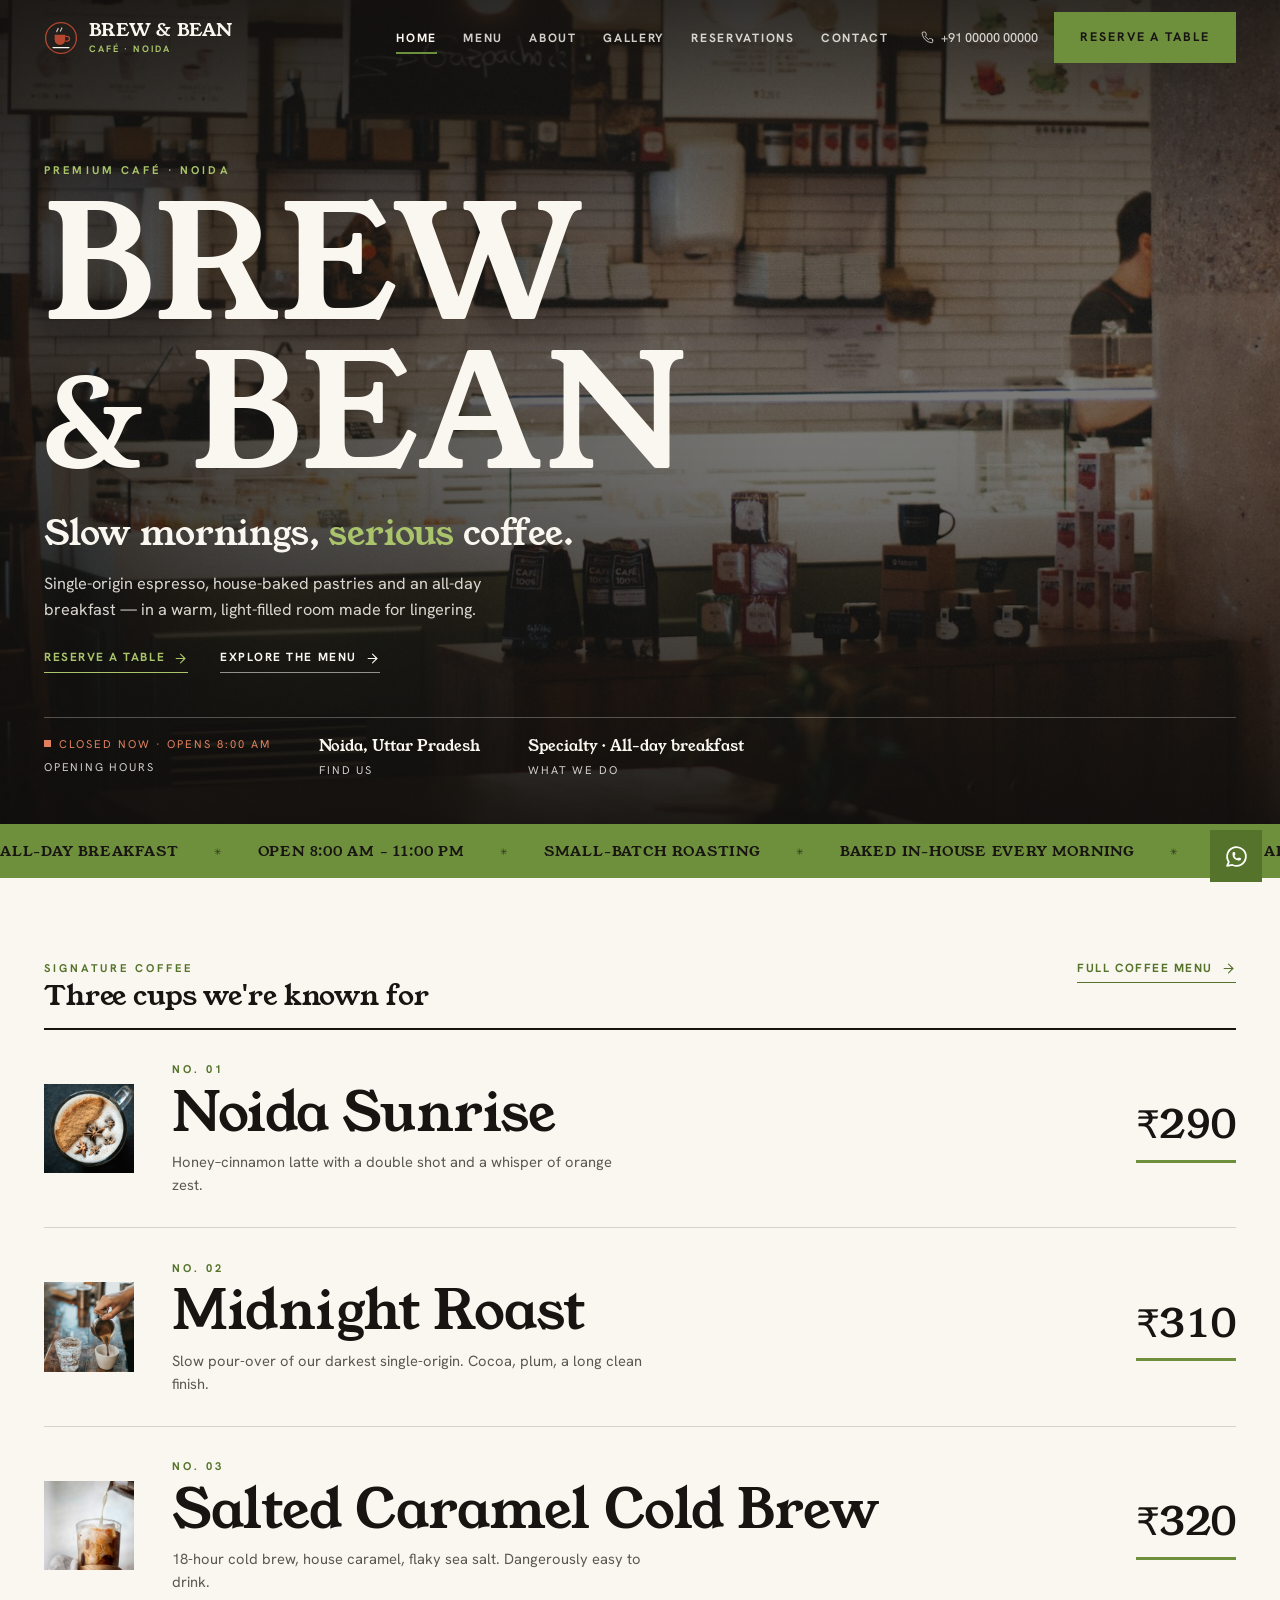
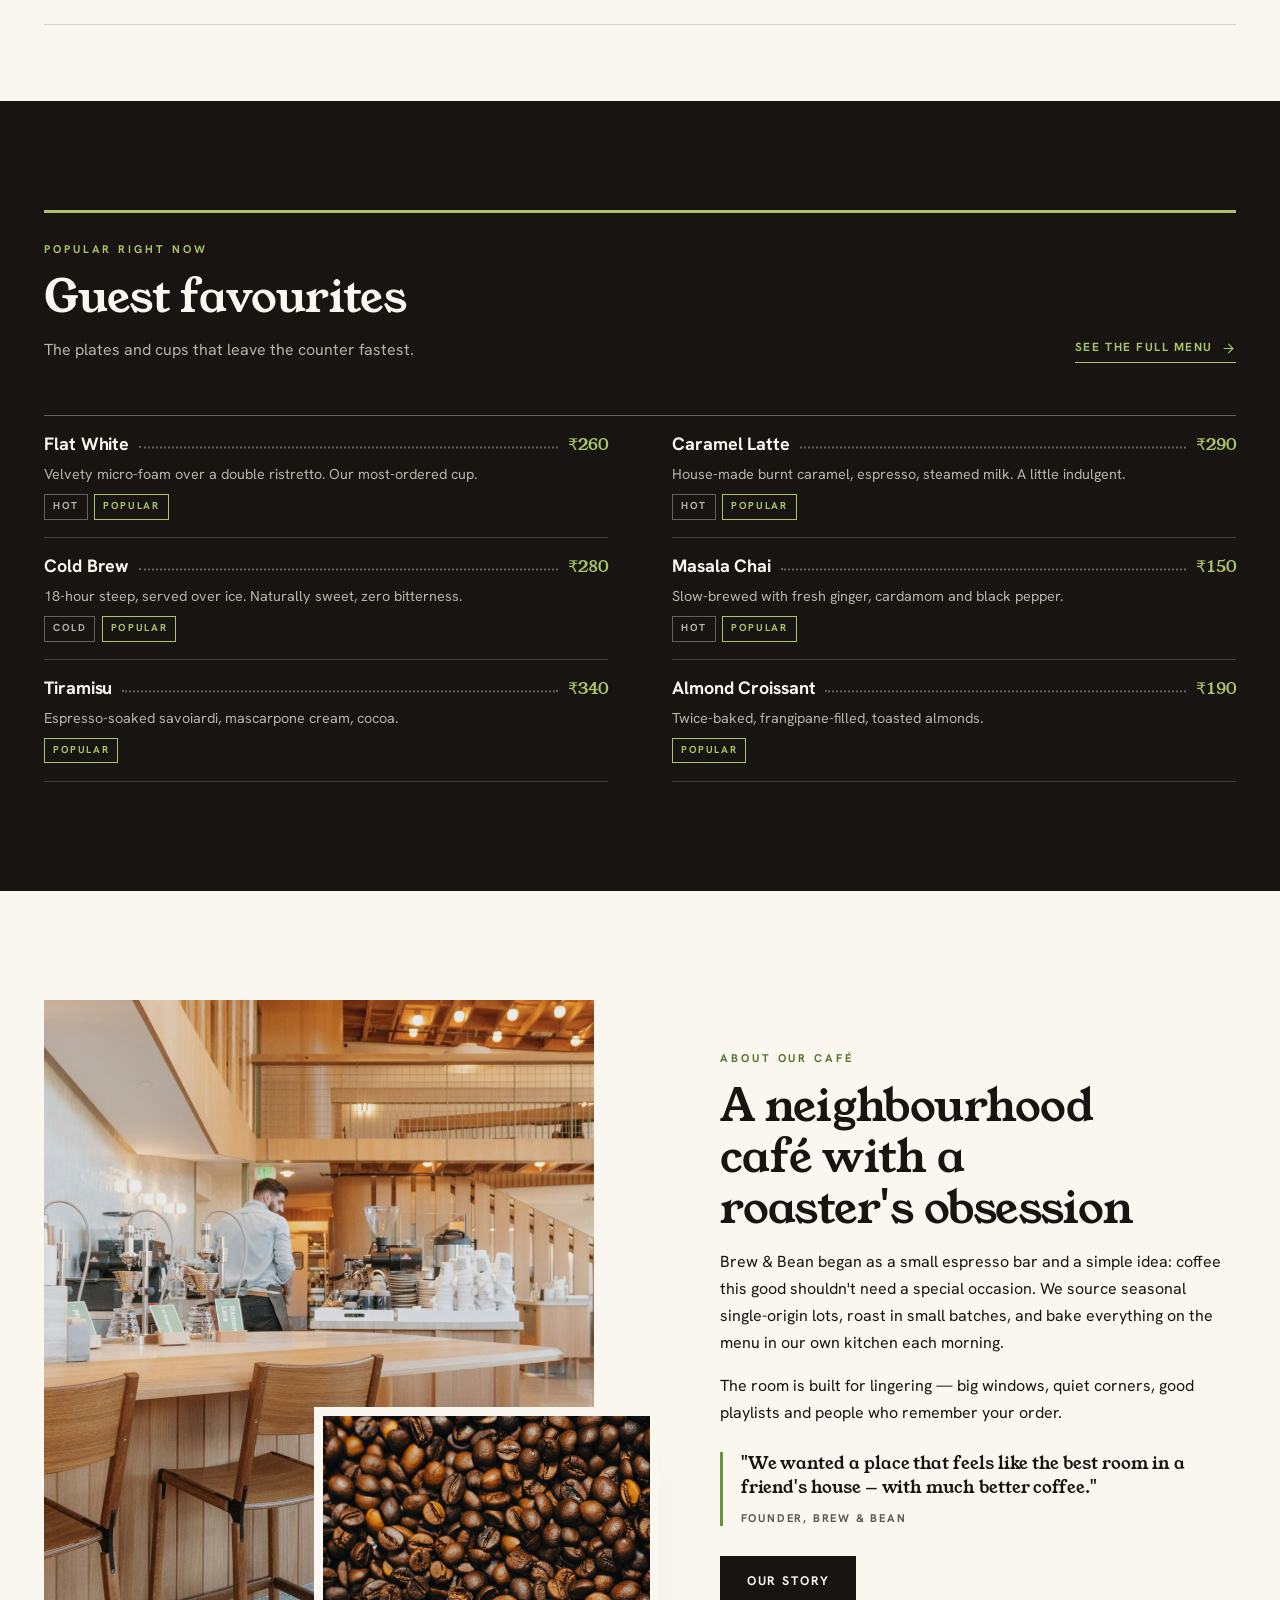
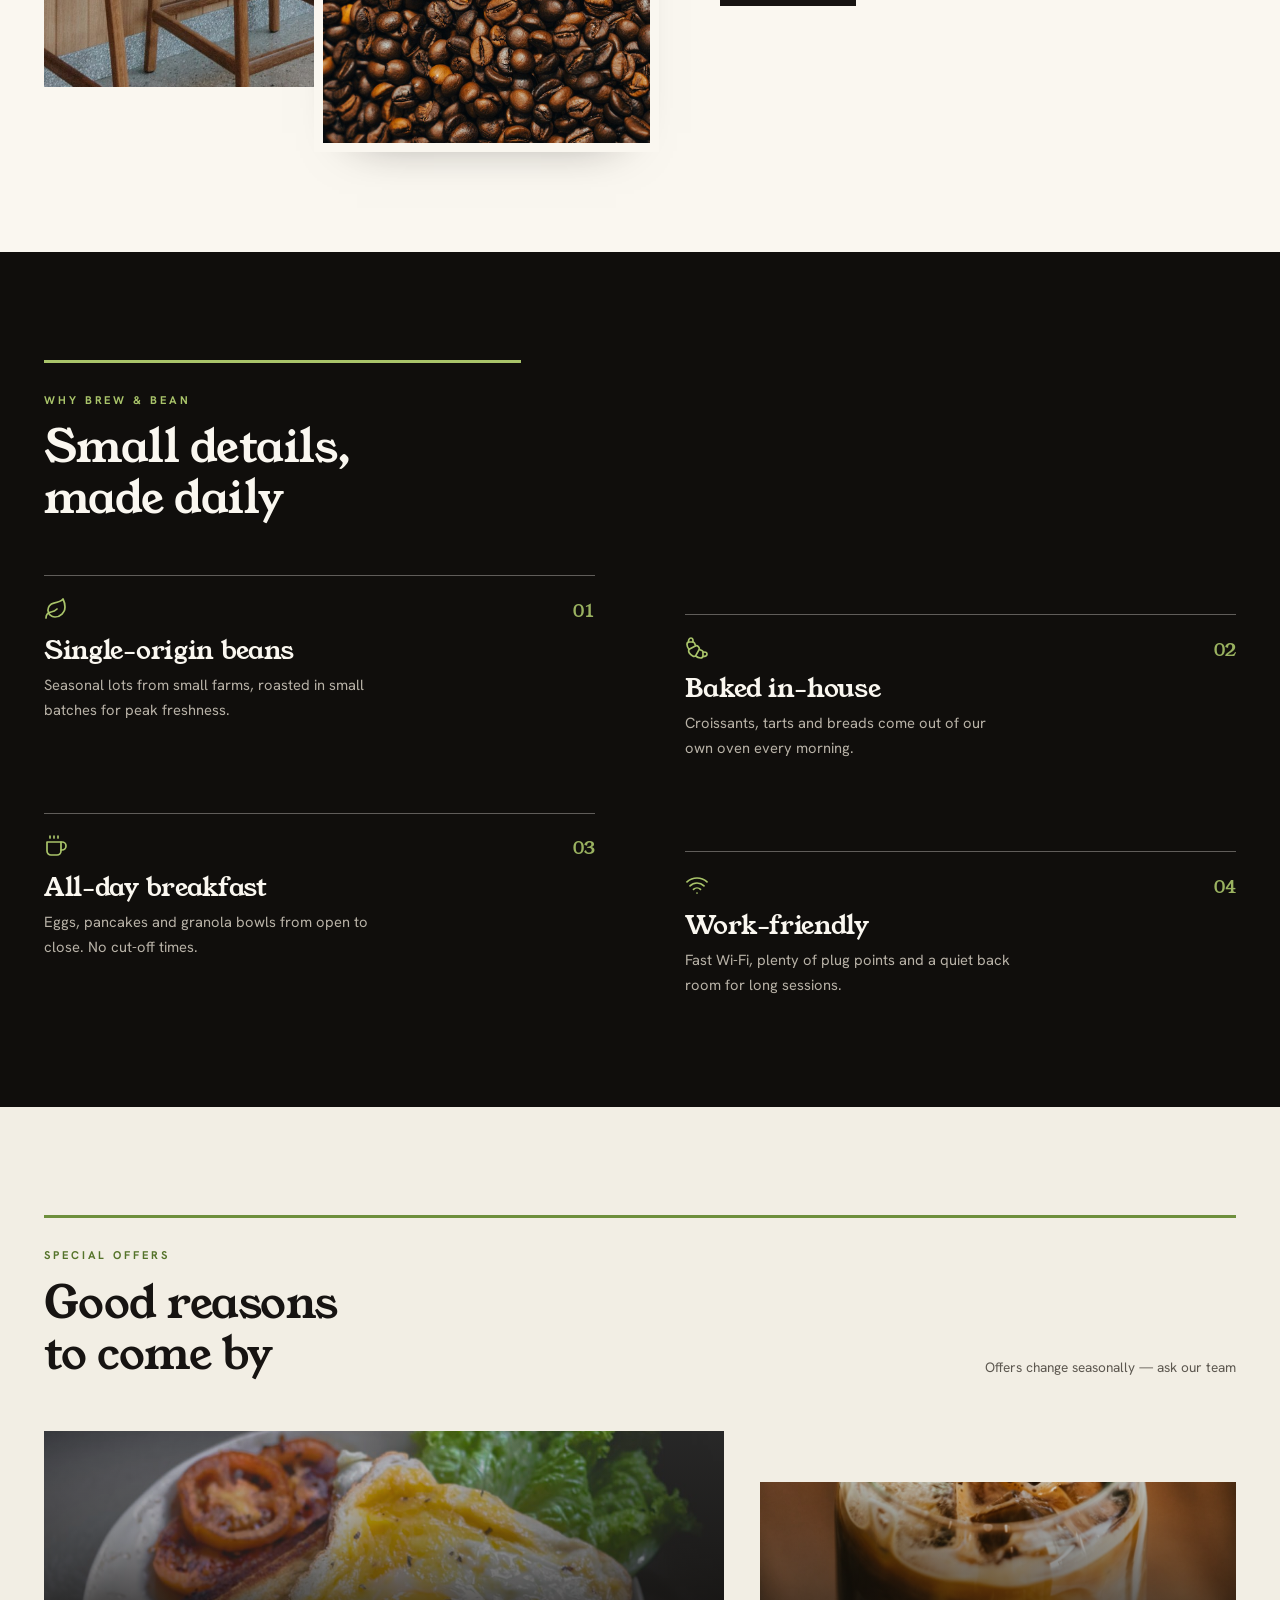
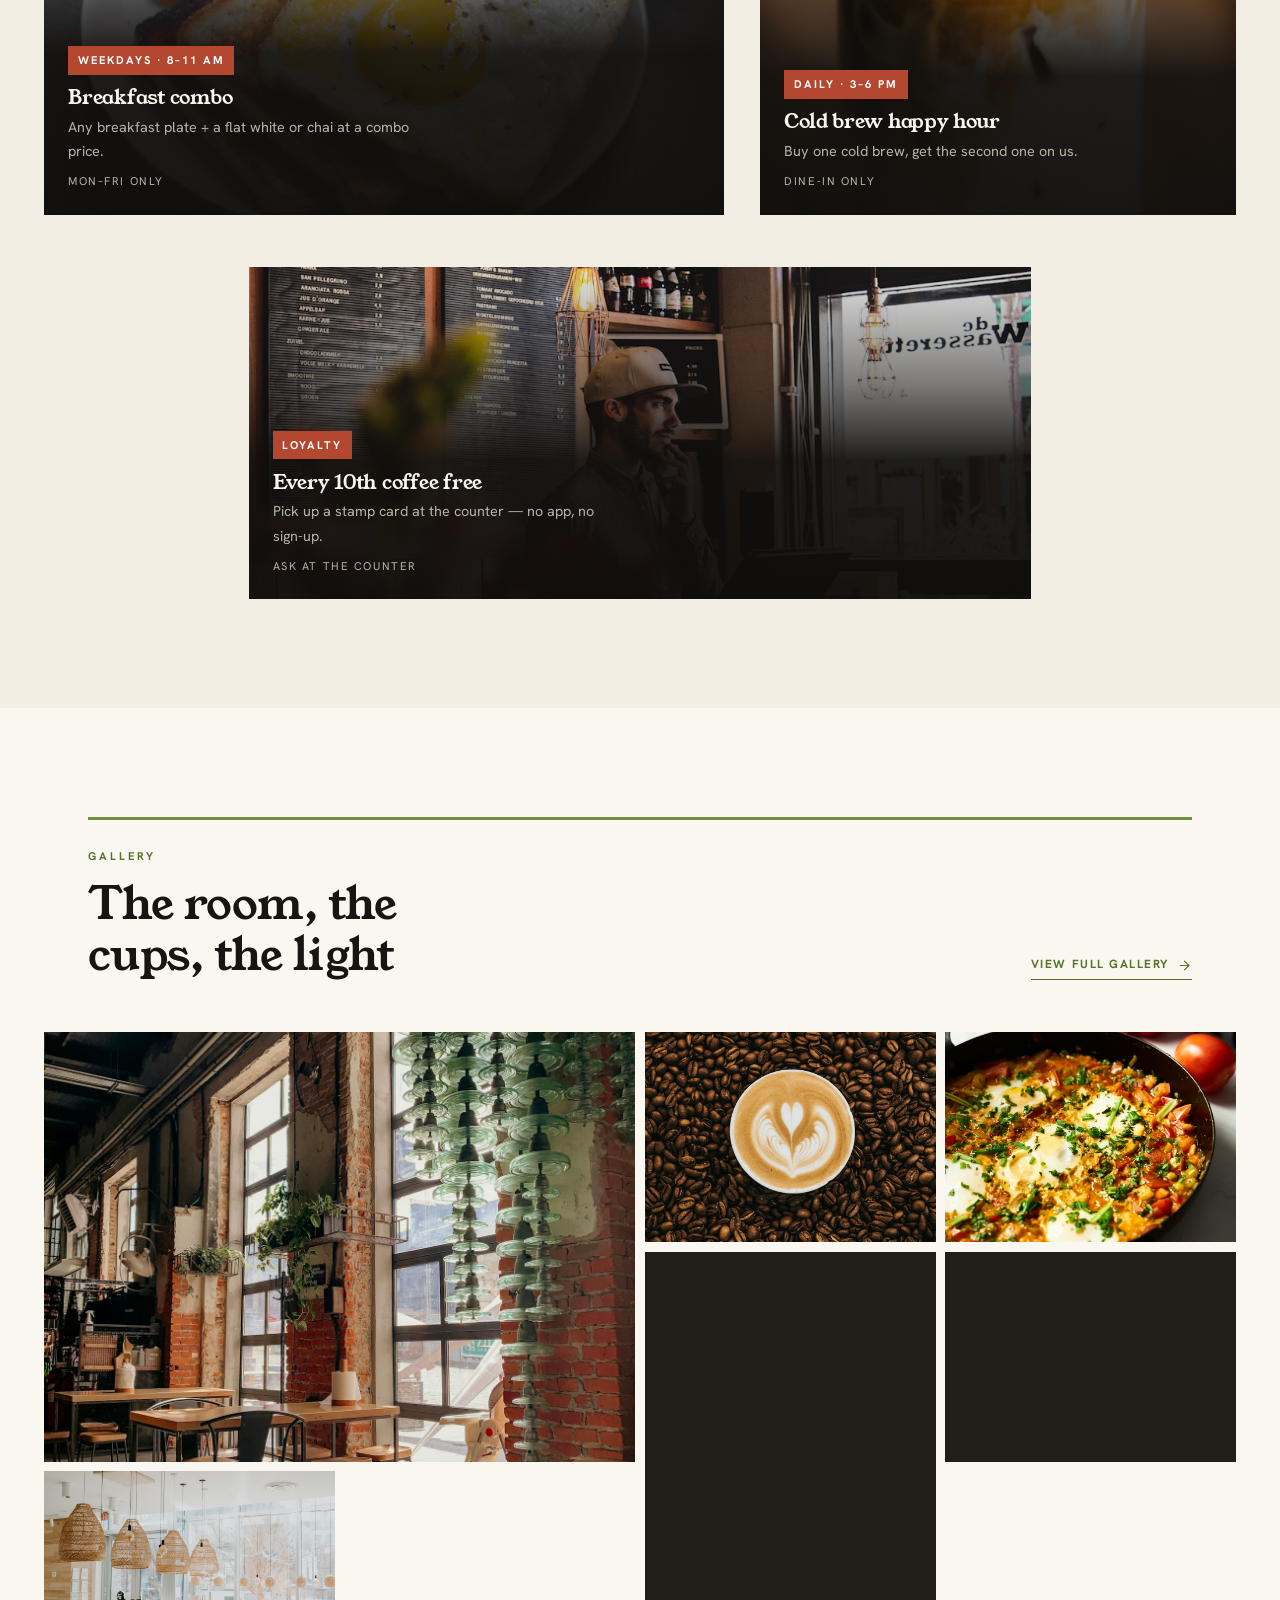
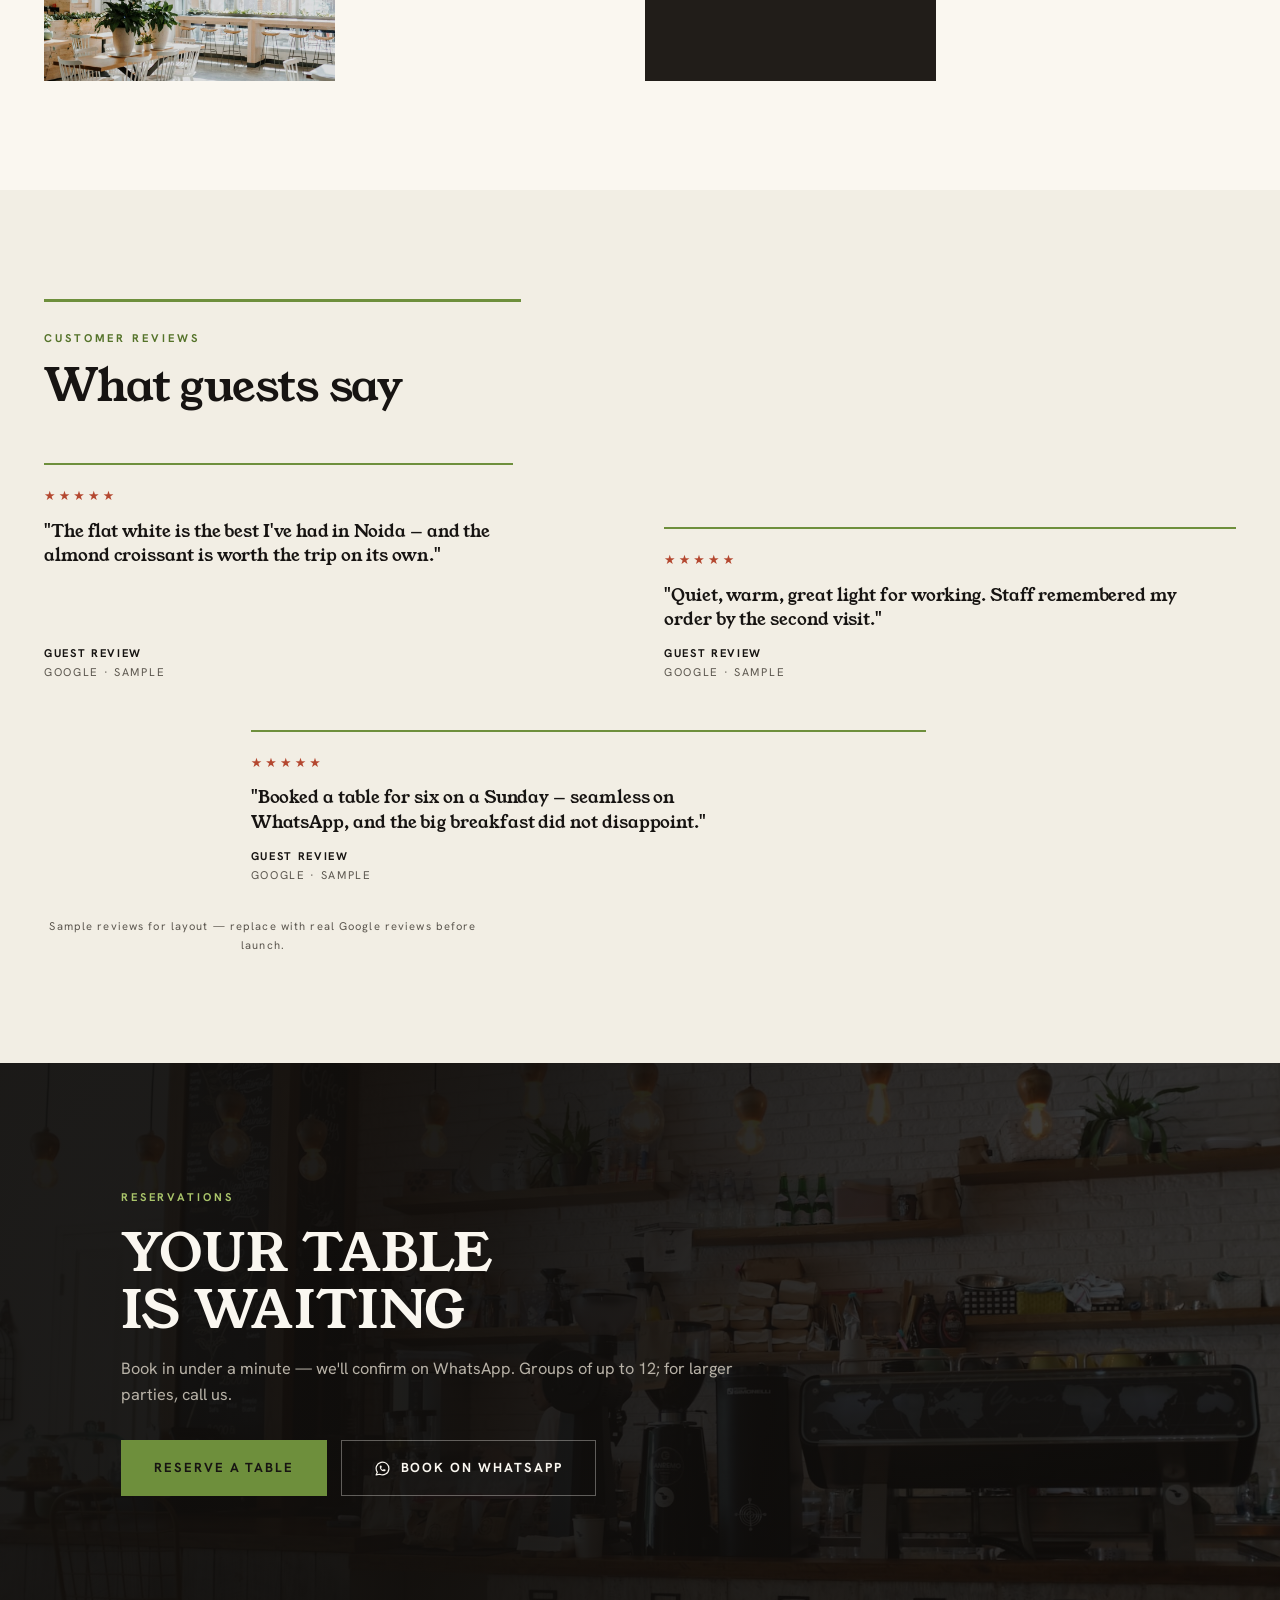
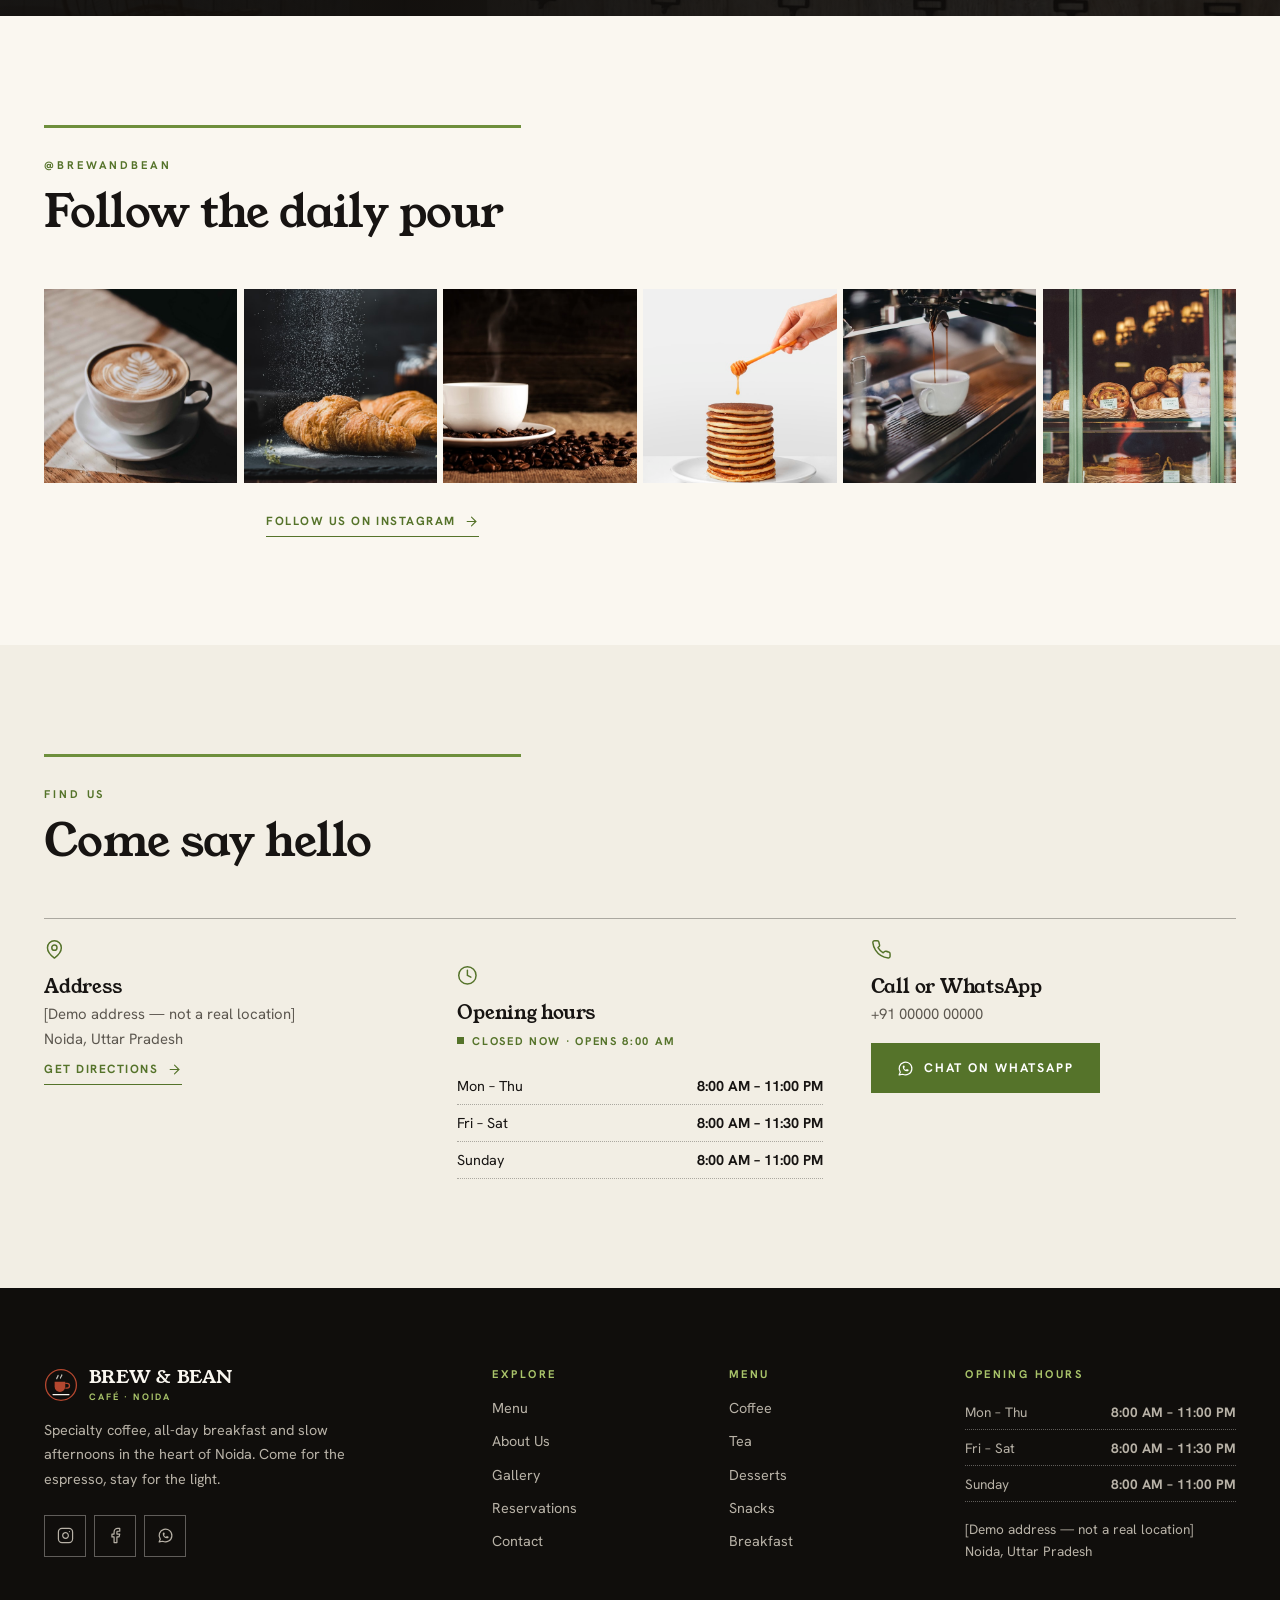
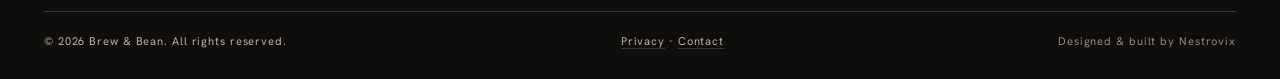
==== commit e3771fc7: "type: new font pairing, scale retuned to the new metrics" ====
--- a/index.html
+++ b/index.html
@@ -12,12 +12,12 @@
 <meta name="twitter:card" content="summary_large_image">
 <meta name="theme-color" content="#FAF7F0">
 <link rel="icon" href="assets/favicon.svg" type="image/svg+xml">
-<link rel="preload" href="assets/fonts/unbounded-latin-800-normal.woff2" as="font" type="font/woff2" crossorigin>
-<link rel="preload" href="assets/fonts/figtree-latin-400-normal.woff2" as="font" type="font/woff2" crossorigin>
+<link rel="preload" href="assets/fonts/young-serif-latin-400-normal.woff2" as="font" type="font/woff2" crossorigin>
+<link rel="preload" href="assets/fonts/hanken-grotesk-latin-400-normal.woff2" as="font" type="font/woff2" crossorigin>
 <link rel="stylesheet" href="css/style.css">
 <script>document.documentElement.classList.add("js")</script>
 <script type="application/ld+json">
-{"@context":"https://schema.org","@type":"CafeOrCoffeeShop","name":"Brew & Bean","image":"https://brewandbean.vercel.app/assets/og-image.png","url":"https://brewandbean.vercel.app/","telephone":"+91-98XXX-XXXXX","priceRange":"₹₹","servesCuisine":["Coffee","Café","Breakfast","Bakery"],"address":{"@type":"PostalAddress","streetAddress":"[Replace with street address]","addressLocality":"Noida","addressRegion":"Uttar Pradesh","postalCode":"201301","addressCountry":"IN"},"openingHoursSpecification":[{"@type":"OpeningHoursSpecification","dayOfWeek":["Monday","Tuesday","Wednesday","Thursday","Sunday"],"opens":"08:00","closes":"23:00"},{"@type":"OpeningHoursSpecification","dayOfWeek":["Friday","Saturday"],"opens":"08:00","closes":"23:30"}],"acceptsReservations":"True","sameAs":["https://instagram.com/brewandbean"]}
+{"@context":"https://schema.org","@type":"CafeOrCoffeeShop","name":"Brew & Bean","image":"https://brewandbean.vercel.app/assets/og-image.png","url":"https://brewandbean.vercel.app/","telephone":"+91-98XXX-XXXXX","priceRange":"₹₹","servesCuisine":["Coffee","Café","Breakfast","Bakery"],"address":{"@type":"PostalAddress","streetAddress":"[Replace with street address]","addressLocality":"Noida","addressRegion":"Uttar Pradesh","postalCode":"201301","addressCountry":"IN"},"openingHoursSpecification":[{"@type":"OpeningHoursSpecification","dayOfWeek":["Monday","Tuesday","Wednesday","Thursday","Sunday"],"opens":"08:00","closes":"23:00"},{"@type":"OpeningHoursSpecification","dayOfWeek":["Friday","Saturday"],"opens":"08:00","closes":"23:30"}],"acceptsReservations":"True","sameAs":["https://example.com/"]}
 </script>
 </head>
 <body><a class="skip-link" href="#main">Skip to content</a>
--- a/css/style.css
+++ b/css/style.css
@@ -1,16 +1,16 @@
 /* ============================================================
    BREW & BEAN — Counter-card identity
    Paper: near-white · Ink: near-black · Accent: pistachio · Second: terracotta
-   Display: Unbounded (geometric display) · Body/UI: Figtree (sans)
+   Display: Young Serif (chunky slab serif, single 400 weight) · Body/UI: Hanken Grotesk
    ============================================================ */
 
 /* ---------- Fonts (self-hosted, no third-party requests) ---------- */
-@font-face{font-family:"Unbounded";font-style:normal;font-weight:400;font-display:swap;src:url("../assets/fonts/unbounded-latin-400-normal.woff2") format("woff2")}
-@font-face{font-family:"Unbounded";font-style:normal;font-weight:600;font-display:swap;src:url("../assets/fonts/unbounded-latin-600-normal.woff2") format("woff2")}
-@font-face{font-family:"Unbounded";font-style:normal;font-weight:800;font-display:swap;src:url("../assets/fonts/unbounded-latin-800-normal.woff2") format("woff2")}
-@font-face{font-family:"Figtree";font-style:normal;font-weight:400;font-display:swap;src:url("../assets/fonts/figtree-latin-400-normal.woff2") format("woff2")}
-@font-face{font-family:"Figtree";font-style:normal;font-weight:500;font-display:swap;src:url("../assets/fonts/figtree-latin-500-normal.woff2") format("woff2")}
-@font-face{font-family:"Figtree";font-style:normal;font-weight:600;font-display:swap;src:url("../assets/fonts/figtree-latin-600-normal.woff2") format("woff2")}
+/* Young Serif ships ONE weight (400). Every display rule below states 400 explicitly and
+   font-synthesis-weight is disabled site-wide, so the browser can never fake a bold. */
+@font-face{font-family:"Young Serif";font-style:normal;font-weight:400;font-display:swap;src:url("../assets/fonts/young-serif-latin-400-normal.woff2") format("woff2")}
+@font-face{font-family:"Hanken Grotesk";font-style:normal;font-weight:400;font-display:swap;src:url("../assets/fonts/hanken-grotesk-latin-400-normal.woff2") format("woff2")}
+@font-face{font-family:"Hanken Grotesk";font-style:normal;font-weight:500;font-display:swap;src:url("../assets/fonts/hanken-grotesk-latin-500-normal.woff2") format("woff2")}
+@font-face{font-family:"Hanken Grotesk";font-style:normal;font-weight:700;font-display:swap;src:url("../assets/fonts/hanken-grotesk-latin-700-normal.woff2") format("woff2")}
 
 /* ---------- Tokens ---------- */
 :root{
@@ -48,13 +48,18 @@
   --success:#3F6B45;
 
   /* typography */
-  --font-head:"Unbounded","Figtree",system-ui,-apple-system,"Segoe UI",Roboto,sans-serif;
-  --font-body:"Figtree",system-ui,-apple-system,"Segoe UI",Roboto,sans-serif;
-  --text-hero:clamp(2.4rem,5.6vw,4.5rem);
-  --text-h2:clamp(1.7rem,3.3vw,2.6rem);
-  --text-h3:clamp(1.1rem,1.5vw,1.35rem);
+  --font-head:"Young Serif",Georgia,"Times New Roman",serif;
+  --font-body:"Hanken Grotesk",system-ui,-apple-system,"Segoe UI",Roboto,sans-serif;
+  /* Young Serif runs ~15% narrower and a half-step smaller on the x-height than the old
+     display face, so every display step is nudged up and the tight negative tracking is
+     relaxed — slab serifs collide below about -.015em. */
+  --text-hero:clamp(2.5rem,5.9vw,4.75rem);
+  --text-h2:clamp(1.8rem,3.5vw,2.8rem);
+  --text-h3:clamp(1.15rem,1.6vw,1.42rem);
   --lead:clamp(1.02rem,1.25vw,1.14rem);
   --micro:.7rem;
+  --track-display:-.012em;      /* display tracking — was -.035em under the old face */
+  --track-caps:.012em;          /* uppercase display needs air, not compression */
 
   /* spacing */
   --s-1:.25rem;--s-2:.5rem;--s-3:.75rem;--s-4:1rem;--s-5:1.5rem;--s-6:2rem;--s-7:3rem;--s-8:4rem;--s-9:6rem;--s-10:8rem;
@@ -74,7 +79,10 @@
 *,*::before,*::after{box-sizing:border-box;margin:0;padding:0}
 html{scroll-behavior:smooth;scroll-padding-top:calc(var(--header-h) + 8px);-webkit-text-size-adjust:100%}
 html,body{overflow-x:clip}
-body{font-family:var(--font-body);font-size:16px;line-height:1.68;color:var(--ink);background:var(--paper);-webkit-font-smoothing:antialiased}
+body{font-family:var(--font-body);font-size:16px;line-height:1.68;color:var(--ink);background:var(--paper);-webkit-font-smoothing:antialiased;
+  /* Young Serif defaults to proportional OLD-STYLE figures — force lining everywhere. */
+  font-variant-numeric:lining-nums proportional-nums;
+  font-synthesis-weight:none;font-synthesis:none}
 img,svg,video{display:block;max-width:100%}
 img{height:auto}
 a{color:inherit;text-decoration:none}
@@ -83,18 +91,18 @@
 :focus-visible{outline:2px solid var(--focus);outline-offset:3px}
 ::selection{background:var(--pistachio);color:#171412}
 .sr-only{position:absolute;width:1px;height:1px;padding:0;margin:-1px;overflow:hidden;clip:rect(0,0,0,0);white-space:nowrap;border:0}
-.skip-link{position:fixed;top:-60px;left:1rem;z-index:1000;background:var(--pistachio-deep);color:#fff;padding:.7rem 1.1rem;font-weight:600;letter-spacing:.06em;text-transform:uppercase;font-size:.8rem;transition:top var(--dur-1) var(--ease)}
+.skip-link{position:fixed;top:-60px;left:1rem;z-index:1000;background:var(--pistachio-deep);color:#fff;padding:.7rem 1.1rem;font-weight:700;letter-spacing:.06em;text-transform:uppercase;font-size:.8rem;transition:top var(--dur-1) var(--ease)}
 .skip-link:focus{top:1rem}
 
-h1,h2,h3,h4{font-family:var(--font-head);font-weight:600;line-height:1.06;letter-spacing:-.035em;text-wrap:balance}
-h1{font-size:var(--text-hero);font-weight:800}
+h1,h2,h3,h4{font-family:var(--font-head);font-weight:400;line-height:1.14;letter-spacing:var(--track-display);text-wrap:balance}
+h1{font-size:var(--text-hero);font-weight:400}
 h2{font-size:var(--text-h2)}
 h3{font-size:var(--text-h3)}
-p{max-width:64ch}
+p{max-width:73ch}
 .lead{font-size:var(--lead);line-height:1.6}
-.eyebrow{display:inline-block;font-family:var(--font-body);font-size:var(--micro);letter-spacing:.28em;text-transform:uppercase;font-weight:600;color:var(--pistachio-deep)}
+.eyebrow{display:inline-block;font-family:var(--font-body);font-size:var(--micro);letter-spacing:.26em;text-transform:uppercase;font-weight:700;color:var(--pistachio-deep)}
 .muted{color:var(--ink-muted)}
-.tnum{font-variant-numeric:tabular-nums}
+.tnum{font-variant-numeric:lining-nums tabular-nums}
 
 /* surfaces that flip the palette (custom props inherit, so nested widgets follow) */
 .section--dark,.section--espresso,.cta-band,.site-footer,.mobile-nav,.aside-card,.sticky-reserve,.lightbox,.masthead,.page-hero{--focus:var(--pistachio-lt);--surface-fg:var(--on-board);--surface-rule:var(--rule-board-strong);--surface-bg:var(--board)}
@@ -110,19 +118,19 @@
 .section--espresso{background:var(--board-deep);color:var(--on-board)}
 
 /* section heads — left-set, never centred; alternating indents */
-.section-head{max-width:46ch;margin-bottom:clamp(2rem,5vw,3.25rem);position:relative;padding-top:1.4rem;border-top:3px solid var(--pistachio)}
+.section-head{max-width:53ch;margin-bottom:clamp(2rem,5vw,3.25rem);position:relative;padding-top:1.4rem;border-top:3px solid var(--pistachio)}
 .section--dark .section-head,.section--espresso .section-head{border-top-color:var(--pistachio-lt)}
 .section-head h2{margin-top:.55rem}
 .section-head p{margin-top:.9rem}
 .section-head.center{text-align:left;margin-inline:0}
 .section-head.center p{margin-inline:0}
 .section-head.split{display:flex;justify-content:space-between;align-items:end;gap:2rem;max-width:none}
-.section-head.split > div{max-width:44ch}
+.section-head.split > div{max-width:50ch}
 .section-head--indent{margin-left:auto;margin-right:0;text-align:right}
 .section-head--indent .eyebrow{margin-left:auto}
 
 /* ---------- Buttons ---------- */
-.btn{display:inline-flex;align-items:center;justify-content:center;gap:.6rem;min-height:48px;padding:.85rem 1.6rem;font-family:var(--font-body);font-weight:600;font-size:.78rem;letter-spacing:.16em;text-transform:uppercase;border:1.5px solid transparent;transition:background var(--dur-1) var(--ease),color var(--dur-1) var(--ease),border-color var(--dur-1) var(--ease);white-space:nowrap}
+.btn{display:inline-flex;align-items:center;justify-content:center;gap:.6rem;min-height:48px;padding:.85rem 1.6rem;font-family:var(--font-body);font-weight:700;font-size:.78rem;letter-spacing:.15em;text-transform:uppercase;border:1.5px solid transparent;transition:background var(--dur-1) var(--ease),color var(--dur-1) var(--ease),border-color var(--dur-1) var(--ease);white-space:nowrap}
 .btn svg{width:17px;height:17px}
 .btn--primary{background:var(--pistachio);color:#171412;border-color:var(--pistachio)}
 .btn--primary:hover{background:var(--ink);color:var(--paper);border-color:var(--ink)}
@@ -142,7 +150,7 @@
 .spinner{width:15px;height:15px;border:2px solid currentColor;border-top-color:transparent;border-radius:50%;display:inline-block;animation:spin .7s linear infinite}
 @keyframes spin{to{transform:rotate(1turn)}}
 
-.link-arrow{display:inline-flex;align-items:center;gap:.5rem;font-weight:600;letter-spacing:.14em;text-transform:uppercase;font-size:.74rem;color:var(--pistachio-deep);border-bottom:1.5px solid currentColor;padding-bottom:.25rem}
+.link-arrow{display:inline-flex;align-items:center;gap:.5rem;font-weight:700;letter-spacing:.13em;text-transform:uppercase;font-size:.74rem;color:var(--pistachio-deep);border-bottom:1.5px solid currentColor;padding-bottom:.25rem}
 .link-arrow svg{width:15px;height:15px;transition:transform var(--dur-1) var(--ease)}
 .link-arrow:hover svg{transform:translateX(4px)}
 .section--dark .link-arrow,.section--espresso .link-arrow,.cta-band .link-arrow{color:var(--pistachio-lt)}
@@ -165,12 +173,12 @@
 .site-header.is-scrolled .nav__toggle{border-color:var(--rule-strong)}
 .site-header.is-scrolled .brand small{color:var(--pistachio-deep)}
 .site-header .container--wide{display:flex;align-items:center;justify-content:space-between;gap:1.5rem}
-.brand{display:flex;align-items:center;gap:.7rem;font-family:var(--font-head);font-size:1.02rem;font-weight:800;letter-spacing:-.04em;line-height:1.05;text-transform:uppercase}
+.brand{display:flex;align-items:center;gap:.7rem;font-family:var(--font-head);font-size:1.1rem;font-weight:400;letter-spacing:var(--track-caps);line-height:1.08;text-transform:uppercase}
 .brand__mark{width:34px;height:34px;flex:none}
-.brand small{display:block;font-family:var(--font-body);font-size:.56rem;letter-spacing:.24em;text-transform:uppercase;font-weight:600;color:var(--pistachio-deep);margin-top:.3rem}
+.brand small{display:block;font-family:var(--font-body);font-size:.58rem;letter-spacing:.22em;text-transform:uppercase;font-weight:700;color:var(--pistachio-deep);margin-top:.3rem}
 .nav{display:flex;align-items:center;gap:2rem}
 .nav__links{display:flex;gap:1.65rem}
-.nav__links a{position:relative;font-size:.74rem;font-weight:600;letter-spacing:.16em;text-transform:uppercase;padding:.5rem 0;color:var(--ink-muted)}
+.nav__links a{position:relative;font-size:.75rem;font-weight:700;letter-spacing:.14em;text-transform:uppercase;padding:.5rem 0;color:var(--ink-muted)}
 .nav__links a::after{content:"";position:absolute;left:0;bottom:0;width:100%;height:2px;background:var(--pistachio);transform:scaleX(0);transform-origin:right;transition:transform var(--dur-2) var(--ease)}
 .nav__links a:hover{color:var(--ink)}
 .nav__links a:hover::after,.nav__links a[aria-current="page"]::after{transform:scaleX(1);transform-origin:left}
@@ -189,7 +197,7 @@
 /* mobile drawer */
 .mobile-nav{position:fixed;inset:0;z-index:90;background:var(--board);color:var(--on-board);padding:calc(var(--header-h) + 1.5rem) var(--gutter) 2rem;display:flex;flex-direction:column;gap:1.75rem;transform:translateX(100%);transition:transform var(--dur-2) var(--ease);overflow-y:auto}
 .mobile-nav.is-open{transform:none}
-.mobile-nav__links a{display:flex;align-items:baseline;font-family:var(--font-head);font-size:clamp(1.25rem,5vw,1.7rem);font-weight:600;padding:.55rem 0;border-bottom:1px solid var(--rule-board)}
+.mobile-nav__links a{display:flex;align-items:baseline;font-family:var(--font-head);font-size:clamp(1.35rem,5.4vw,1.85rem);font-weight:400;padding:.55rem 0;border-bottom:1px solid var(--rule-board)}
 .mobile-nav__links a[aria-current="page"]{color:var(--pistachio-lt)}
 .mobile-nav__meta{display:grid;gap:.9rem;font-size:.92rem;color:var(--on-board-muted)}
 .mobile-nav__meta a,.mobile-nav__meta > span{display:flex;align-items:center;gap:.7rem;color:var(--on-board)}
@@ -200,7 +208,7 @@
 .ticker{background:var(--pistachio);color:#171412;overflow:hidden;position:relative;border-block:1.5px solid var(--pistachio)}
 .ticker__track{display:flex;width:max-content;animation:tickerScroll 42s linear infinite}
 .ticker:hover .ticker__track,.ticker:focus-within .ticker__track{animation-play-state:paused}
-.ticker__set{display:flex;align-items:center;white-space:nowrap;padding-block:.85rem;font-family:var(--font-head);font-weight:600;font-size:clamp(.68rem,1.05vw,.86rem);letter-spacing:.02em;text-transform:uppercase}
+.ticker__set{display:flex;align-items:center;white-space:nowrap;padding-block:.85rem;font-family:var(--font-head);font-weight:400;font-size:clamp(.72rem,1.12vw,.94rem);letter-spacing:.055em;text-transform:uppercase}
 .ticker__set li::after{content:"✳";display:inline-block;margin-inline:clamp(1.1rem,3vw,2.2rem);font-size:.62em;transform:translateY(-.12em);opacity:.75}
 @keyframes tickerScroll{from{transform:translateX(0)}to{transform:translateX(-50%)}}
 .ticker--board{background:var(--board);border-color:var(--board);color:var(--on-board)}
@@ -213,18 +221,23 @@
   background:linear-gradient(180deg,rgba(16,14,12,.86) 0%,rgba(16,14,12,.5) 30%,rgba(16,14,12,.58) 58%,rgba(16,14,12,.93) 100%),
               linear-gradient(90deg,rgba(16,14,12,.55) 0%,rgba(16,14,12,0) 62%)}
 .masthead__inner{width:min(100% - 2*var(--gutter),1400px);margin-inline:auto;padding-block:calc(var(--header-h) + clamp(2.5rem,7vw,5rem)) clamp(1.75rem,4vw,2.75rem)}
-.masthead__eyebrow{display:inline-block;font-size:var(--micro);letter-spacing:.3em;text-transform:uppercase;font-weight:600;color:var(--pistachio-lt)}
-.masthead__wordmark{font-family:var(--font-head);font-weight:800;line-height:.92;letter-spacing:-.045em;text-transform:uppercase;
-  font-size:clamp(2.75rem,11.5vw,10rem);margin-top:.5rem;max-width:none;color:#FAF7F0;text-wrap:balance}
-.masthead__wordmark .amp{color:#FAF7F0;font-weight:400}
-.masthead h1{font-family:var(--font-head);font-weight:400;font-size:clamp(1.15rem,2.5vw,2rem);line-height:1.16;letter-spacing:-.02em;
-  margin-top:clamp(.9rem,2vw,1.4rem);max-width:22ch;color:#FAF7F0}
-.masthead h1 em{font-style:normal;font-weight:600;color:var(--pistachio-lt)}
-.masthead__lead{margin-top:1rem;max-width:46ch;font-size:var(--lead);line-height:1.6;color:rgba(250,247,240,.86)}
+.masthead__eyebrow{display:inline-block;font-size:var(--micro);letter-spacing:.28em;text-transform:uppercase;font-weight:700;color:var(--pistachio-lt)}
+/* Signature wordmark. Young Serif sets "BREW & BEAN" at 7.78em vs the old face's 8.97em,
+   so the cap size is raised ~4% and the tracking flipped from -.045em to +.02em; the pair
+   lands the line at ~1345px inside the 1352px measure at 1440 — the same full-bleed fit. */
+.masthead__wordmark{font-family:var(--font-head);font-weight:400;line-height:.95;letter-spacing:.02em;text-transform:uppercase;
+  font-size:clamp(2.8rem,12.3vw,10.68rem);margin-top:.5rem;max-width:none;color:#FAF7F0;text-wrap:balance}
+/* The ampersand used to step down by weight; with one weight available it steps down by size. */
+.masthead__wordmark .amp{color:#FAF7F0;font-weight:400;font-size:.78em;letter-spacing:.04em}
+.masthead h1{font-family:var(--font-head);font-weight:400;font-size:clamp(1.3rem,2.75vw,2.2rem);line-height:1.2;letter-spacing:-.005em;
+  margin-top:clamp(.9rem,2vw,1.4rem);max-width:28ch;color:#FAF7F0}
+/* one weight only — the emphasis is carried entirely by colour */
+.masthead h1 em{font-style:normal;font-weight:400;color:var(--pistachio-lt)}
+.masthead__lead{margin-top:1rem;max-width:53ch;font-size:var(--lead);line-height:1.6;color:rgba(250,247,240,.86)}
 .masthead__links{display:flex;flex-wrap:wrap;gap:.5rem 2rem;margin-top:1.6rem}
 .masthead__meta{display:grid;grid-template-columns:repeat(3,auto);justify-content:start;gap:.9rem 3rem;margin-top:clamp(1.75rem,4vw,2.75rem);
-  padding-top:1.15rem;border-top:1px solid rgba(250,247,240,.28);font-size:var(--micro);letter-spacing:.18em;text-transform:uppercase;color:rgba(250,247,240,.82)}
-.masthead__meta b{display:block;font-family:var(--font-head);font-size:.82rem;letter-spacing:-.01em;text-transform:none;color:#FAF7F0;font-weight:600;margin-bottom:.35rem}
+  padding-top:1.15rem;border-top:1px solid rgba(250,247,240,.28);font-size:var(--micro);letter-spacing:.16em;text-transform:uppercase;color:rgba(250,247,240,.82)}
+.masthead__meta b{display:block;font-family:var(--font-head);font-size:.92rem;letter-spacing:0;text-transform:none;color:#FAF7F0;font-weight:400;line-height:1.3;margin-bottom:.35rem}
 .masthead__meta b.open-badge{display:flex;width:max-content;margin-bottom:.4rem;color:var(--pistachio-lt);letter-spacing:.18em;text-transform:uppercase;font-family:var(--font-body);font-size:var(--micro)}
 .masthead__meta b.open-badge.closed{color:var(--terracotta-lt)}
 .masthead .link-arrow{color:#FAF7F0;border-bottom-color:rgba(250,247,240,.55)}
@@ -236,7 +249,7 @@
 .pricelist__head{display:flex;flex-wrap:wrap;align-items:baseline;justify-content:space-between;gap:.75rem 2rem;
   padding-bottom:1rem;border-bottom:2px solid var(--ink)}
 .pricelist__head .eyebrow{color:var(--pistachio-deep)}
-.pricelist__head h2{font-size:clamp(1.25rem,2vw,1.7rem);font-weight:600;letter-spacing:-.02em}
+.pricelist__head h2{font-size:clamp(1.35rem,2.15vw,1.85rem);font-weight:400;letter-spacing:-.005em}
 .pricelist{display:grid;grid-template-columns:1fr}
 .priceline{display:grid;grid-template-columns:auto 1fr auto;align-items:center;column-gap:clamp(1rem,3vw,2.5rem);
   padding-block:clamp(1.1rem,2.6vw,1.9rem);border-bottom:1px solid var(--rule);color:inherit;position:relative}
@@ -246,12 +259,16 @@
 .priceline:hover .priceline__thumb img{transform:scale(1.06)}
 .priceline__text{min-width:0;display:block}
 .priceline__thumb,.priceline__num,.priceline__name,.priceline__desc,.priceline__price{display:block}
-.priceline__num{font-size:var(--micro);letter-spacing:.28em;text-transform:uppercase;font-weight:600;color:var(--pistachio-deep)}
-.priceline__name{font-family:var(--font-head);font-weight:600;letter-spacing:-.035em;line-height:1.02;
-  font-size:clamp(1.3rem,4.2vw,3.1rem);margin-top:.35rem;text-wrap:balance}
-.priceline__desc{margin-top:.55rem;max-width:52ch;font-size:.92rem;line-height:1.55;color:var(--ink-muted)}
-.priceline__price{font-family:var(--font-head);font-weight:800;letter-spacing:-.03em;
-  font-size:clamp(1.15rem,2.6vw,2.1rem);color:var(--ink);justify-self:end;text-align:right;white-space:nowrap;
+.priceline__num{font-size:var(--micro);letter-spacing:.26em;text-transform:uppercase;font-weight:700;font-variant-numeric:lining-nums tabular-nums;color:var(--pistachio-deep)}
+.priceline__name{font-family:var(--font-head);font-weight:400;letter-spacing:-.008em;line-height:1.08;
+  font-size:clamp(1.4rem,4.5vw,3.35rem);margin-top:.35rem;text-wrap:balance}
+.priceline__desc{margin-top:.55rem;max-width:59ch;font-size:.92rem;line-height:1.55;color:var(--ink-muted)}
+/* Price used to out-weigh the name at 800 against 600. With a single weight the emphasis is
+   carried by size + the pistachio rule; lining tabular figures keep the column right-aligned
+   (Young Serif's default figures are proportional old-style and would stagger). */
+.priceline__price{font-family:var(--font-head);font-weight:400;letter-spacing:.005em;
+  font-variant-numeric:lining-nums tabular-nums;
+  font-size:clamp(1.3rem,2.95vw,2.4rem);color:var(--ink);justify-self:end;text-align:right;white-space:nowrap;
   border-bottom:3px solid var(--pistachio);padding-bottom:.15rem}
 .pricelist__foot{margin-top:1.5rem}
 
@@ -266,11 +283,11 @@
               linear-gradient(90deg,rgba(16,14,12,.6) 0%,rgba(16,14,12,0) 60%)}
 .page-hero__content{width:min(100% - 2*var(--gutter),1400px);margin-inline:auto;
   padding-block:calc(var(--header-h) + clamp(2rem,5vw,3.5rem)) clamp(1.5rem,3.5vw,2.5rem)}
-.page-hero__content h1{font-family:var(--font-head);font-weight:800;text-transform:uppercase;
-  font-size:clamp(1.7rem,5.4vw,4.1rem);line-height:.98;letter-spacing:-.04em;margin-top:.65rem;max-width:16ch;color:#FAF7F0}
+.page-hero__content h1{font-family:var(--font-head);font-weight:400;text-transform:uppercase;
+  font-size:clamp(1.85rem,5.9vw,4.5rem);line-height:1.04;letter-spacing:var(--track-caps);margin-top:.65rem;max-width:23ch;color:#FAF7F0}
 .page-hero__content .eyebrow{display:block;margin-top:1rem;color:var(--pistachio-lt)}
-.page-hero__content p{margin-top:1rem;color:rgba(250,247,240,.86);max-width:52ch}
-.crumbs{display:flex;gap:.55rem;font-size:var(--micro);letter-spacing:.2em;text-transform:uppercase;color:rgba(250,247,240,.8)}
+.page-hero__content p{margin-top:1rem;color:rgba(250,247,240,.86);max-width:59ch}
+.crumbs{display:flex;gap:.55rem;font-size:var(--micro);letter-spacing:.18em;text-transform:uppercase;color:rgba(250,247,240,.8)}
 .crumbs a{border-bottom:1px solid rgba(250,247,240,.4)}
 .crumbs a:hover{color:var(--pistachio-lt);border-bottom-color:var(--pistachio-lt)}
 
@@ -286,16 +303,16 @@
 .board-item{padding:1rem 0 1.1rem;border-bottom:1px solid var(--rule);break-inside:avoid}
 .section--dark .board-item,.section--espresso .board-item{border-bottom-color:var(--rule-board)}
 .board-item__line{display:flex;align-items:baseline;gap:.6rem}
-.board-item__name{font-family:var(--font-body);font-weight:600;font-size:clamp(1rem,1.4vw,1.18rem);letter-spacing:-.005em;line-height:1.25;flex:0 1 auto}
+.board-item__name{font-family:var(--font-body);font-weight:700;font-size:clamp(1rem,1.4vw,1.18rem);letter-spacing:-.004em;line-height:1.25;flex:0 1 auto}
 .board-item__dots{flex:1 1 1.5rem;min-width:1.25rem;align-self:center;border-bottom:2px dotted var(--rule-strong);transform:translateY(.15em)}
 .section--dark .board-item__dots,.section--espresso .board-item__dots{border-bottom-color:var(--rule-board-strong)}
-.board-item__price{font-family:var(--font-head);font-weight:600;font-size:clamp(.86rem,1.15vw,1rem);letter-spacing:-.03em;color:var(--pistachio-deep);white-space:nowrap;flex:none}
+.board-item__price{font-family:var(--font-head);font-weight:400;font-size:clamp(.92rem,1.22vw,1.08rem);letter-spacing:0;font-variant-numeric:lining-nums tabular-nums;color:var(--pistachio-deep);white-space:nowrap;flex:none}
 .section--dark .board-item__price,.section--espresso .board-item__price{color:var(--pistachio-lt)}
-.mobile-nav__links a{letter-spacing:-.04em;text-transform:uppercase}
-.board-item__desc{margin-top:.3rem;max-width:52ch;font-size:.9rem;line-height:1.55;color:var(--ink-muted)}
+.mobile-nav__links a{letter-spacing:var(--track-caps);text-transform:uppercase}
+.board-item__desc{margin-top:.3rem;max-width:59ch;font-size:.9rem;line-height:1.55;color:var(--ink-muted)}
 .section--dark .board-item__desc,.section--espresso .board-item__desc{color:var(--on-board-muted)}
 .board-item__tags{display:flex;gap:.4rem;flex-wrap:wrap;margin-top:.5rem}
-.tag{font-size:.62rem;letter-spacing:.18em;text-transform:uppercase;font-weight:600;padding:.22rem .5rem;border:1px solid var(--rule-strong);color:var(--ink-muted)}
+.tag{font-size:.63rem;letter-spacing:.16em;text-transform:uppercase;font-weight:700;padding:.22rem .5rem;border:1px solid var(--rule-strong);color:var(--ink-muted)}
 .section--dark .tag,.section--espresso .tag{border-color:var(--rule-board-strong);color:var(--on-board-muted)}
 .tag--hot{border-color:var(--pistachio);color:var(--pistachio-deep)}
 .section--dark .tag--hot,.section--espresso .tag--hot{border-color:var(--pistachio-lt);color:var(--pistachio-lt)}
@@ -305,7 +322,7 @@
 .menu-controls .container{display:flex;gap:1rem;align-items:center;flex-wrap:wrap}
 .chips{display:flex;gap:.4rem;overflow-x:auto;scrollbar-width:none;-webkit-overflow-scrolling:touch;padding-bottom:2px}
 .chips::-webkit-scrollbar{display:none}
-.chip{flex:none;min-height:40px;padding:.5rem .95rem;border:1.5px solid transparent;font-size:.72rem;font-weight:600;letter-spacing:.16em;text-transform:uppercase;color:var(--ink-muted);background:transparent;transition:color var(--dur-1),border-color var(--dur-1),background var(--dur-1)}
+.chip{flex:none;min-height:40px;padding:.5rem .95rem;border:1.5px solid transparent;font-size:.73rem;font-weight:700;letter-spacing:.14em;text-transform:uppercase;color:var(--ink-muted);background:transparent;transition:color var(--dur-1),border-color var(--dur-1),background var(--dur-1)}
 .chip:hover{color:var(--ink);border-color:var(--rule-strong)}
 .chip[aria-pressed="true"]{background:var(--ink);border-color:var(--ink);color:var(--paper)}
 .search{position:relative;margin-left:auto;min-width:220px;flex:1;max-width:340px}
@@ -316,8 +333,8 @@
 .menu-section:nth-of-type(even) .container{padding-left:clamp(0rem,3vw,3rem)}
 .menu-section + .menu-section{border-top:1px solid var(--rule)}
 .menu-section__head{display:flex;align-items:baseline;justify-content:space-between;gap:1rem;margin-bottom:1.4rem;padding-bottom:.6rem}
-.menu-section__head h2{font-size:clamp(1.4rem,2.4vw,2rem);text-transform:uppercase;font-weight:800;letter-spacing:-.04em}
-.menu-section__head span{font-size:var(--micro);color:var(--ink-muted);letter-spacing:.2em;text-transform:uppercase;white-space:nowrap}
+.menu-section__head h2{font-size:clamp(1.5rem,2.6vw,2.2rem);text-transform:uppercase;font-weight:400;letter-spacing:var(--track-caps)}
+.menu-section__head span{font-size:var(--micro);color:var(--ink-muted);letter-spacing:.18em;text-transform:uppercase;white-space:nowrap}
 .empty{padding:3.5rem 0;color:var(--ink-muted);border-top:2px solid var(--pistachio)}
 .empty h3{color:var(--ink);margin-bottom:.5rem}
 
@@ -328,20 +345,20 @@
 .sig-card:nth-child(3){margin-top:clamp(.75rem,2.5vw,2rem)}
 .sig-card .frame{aspect-ratio:4/5}
 .sig-card__body{position:static;padding:1.1rem 0 0;background:none;display:grid;grid-template-columns:1fr auto;column-gap:.6rem;align-items:baseline}
-.sig-card__body .num{grid-column:1/-1;grid-row:1;font-family:var(--font-body);font-size:var(--micro);letter-spacing:.26em;text-transform:uppercase;font-weight:600;color:var(--pistachio-deep);margin-bottom:.45rem}
+.sig-card__body .num{grid-column:1/-1;grid-row:1;font-family:var(--font-body);font-size:var(--micro);letter-spacing:.24em;text-transform:uppercase;font-weight:700;font-variant-numeric:lining-nums tabular-nums;color:var(--pistachio-deep);margin-bottom:.45rem}
 .sig-card__body h3{grid-column:1;grid-row:2;display:flex;align-items:baseline;font-size:clamp(1.2rem,1.8vw,1.5rem)}
 .sig-card__body h3::after{content:"";flex:1 1 1rem;min-width:.75rem;border-bottom:2px dotted var(--rule-strong);margin-left:.6rem;transform:translateY(-.2em)}
-.sig-card__body .price{grid-column:2;grid-row:2;justify-self:end;font-family:var(--font-head);font-weight:600;letter-spacing:-.03em;font-size:1rem;color:var(--pistachio-deep)}
-.sig-card__body p{grid-column:1/-1;grid-row:3;margin-top:.45rem;font-size:.9rem;line-height:1.55;color:var(--ink-muted);max-width:38ch}
+.sig-card__body .price{grid-column:2;grid-row:2;justify-self:end;font-family:var(--font-head);font-weight:400;letter-spacing:0;font-variant-numeric:lining-nums tabular-nums;font-size:1.08rem;color:var(--pistachio-deep)}
+.sig-card__body p{grid-column:1/-1;grid-row:3;margin-top:.45rem;font-size:.9rem;line-height:1.55;color:var(--ink-muted);max-width:43ch}
 
 /* ---------- Why choose us — numbered, alternating drop ---------- */
 .why-grid{display:grid;grid-template-columns:repeat(2,1fr);gap:clamp(2rem,4.5vw,3.25rem) clamp(2.5rem,7vw,6rem);counter-reset:why}
 .why{padding-top:1.3rem;border-top:1.5px solid var(--rule-board-strong);counter-increment:why;position:relative}
 .why:nth-child(even){margin-top:clamp(.75rem,3vw,2.5rem)}
-.why::before{content:"0" counter(why);position:absolute;top:1.3rem;right:0;font-family:var(--font-head);font-weight:600;letter-spacing:-.04em;font-size:.95rem;color:var(--pistachio-lt);opacity:.9}
+.why::before{content:"0" counter(why);position:absolute;top:1.3rem;right:0;font-family:var(--font-head);font-weight:400;letter-spacing:0;font-variant-numeric:lining-nums tabular-nums;font-size:1.05rem;color:var(--pistachio-lt);opacity:.9}
 .why__icon{width:auto;height:auto;display:block;border:0;color:var(--pistachio-lt);font-size:1.5rem;margin-bottom:.9rem}
 .why h3{font-size:clamp(1.25rem,2vw,1.6rem)}
-.why p{margin-top:.5rem;font-size:.92rem;color:var(--on-board-muted);max-width:36ch}
+.why p{margin-top:.5rem;font-size:.92rem;color:var(--on-board-muted);max-width:41ch}
 
 /* ---------- Offers — off-grid 12-col ---------- */
 .offers-grid{display:grid;grid-template-columns:repeat(12,1fr);gap:clamp(1.25rem,3vw,2.25rem)}
@@ -353,9 +370,9 @@
 .offer:hover img{transform:scale(1.04)}
 .offer::after{content:"";position:absolute;inset:0;background:linear-gradient(180deg,rgba(16,14,12,.1) 0%,rgba(16,14,12,.55) 35%,rgba(16,14,12,.93) 58%,rgba(16,14,12,.96) 100%)}
 .offer__body{position:relative;z-index:1;padding:1.5rem}
-.offer__badge{display:inline-block;font-size:var(--micro);letter-spacing:.2em;text-transform:uppercase;font-weight:600;background:var(--terracotta);color:#fff;padding:.3rem .6rem}
+.offer__badge{display:inline-block;font-size:var(--micro);letter-spacing:.18em;text-transform:uppercase;font-weight:700;background:var(--terracotta);color:#fff;padding:.3rem .6rem}
 .offer h3{margin-top:.7rem}
-.offer p{margin-top:.35rem;font-size:.9rem;color:var(--on-board-muted);max-width:38ch}
+.offer p{margin-top:.35rem;font-size:.9rem;color:var(--on-board-muted);max-width:43ch}
 .offer small{display:block;margin-top:.55rem;font-size:var(--micro);letter-spacing:.14em;text-transform:uppercase;color:var(--on-board-muted)}
 
 /* ---------- Gallery ---------- */
@@ -364,7 +381,7 @@
 .gallery-grid .g-item img{width:100%;height:100%;object-fit:cover;transition:transform var(--dur-3) var(--ease)}
 .gallery-grid .g-item:hover img{transform:scale(1.04)}
 .g-item.span-2{grid-column:span 2}.g-item.tall{grid-row:span 2}.g-item.big{grid-column:span 2;grid-row:span 2}
-.g-item figcaption{position:absolute;left:0;bottom:0;padding:.4rem .7rem;font-size:var(--micro);letter-spacing:.18em;text-transform:uppercase;font-weight:600;color:#fff;background:var(--pistachio);opacity:0;transform:translateY(4px);transition:opacity var(--dur-2),transform var(--dur-2);z-index:1}
+.g-item figcaption{position:absolute;left:0;bottom:0;padding:.4rem .7rem;font-size:var(--micro);letter-spacing:.16em;text-transform:uppercase;font-weight:700;color:#fff;background:var(--pistachio);opacity:0;transform:translateY(4px);transition:opacity var(--dur-2),transform var(--dur-2);z-index:1}
 .g-item:hover figcaption,.g-item:focus-within figcaption{opacity:1;transform:none}
 .g-item[hidden]{display:none}
 
@@ -378,7 +395,7 @@
 .lightbox__close{top:1.25rem;right:1.25rem}
 .lightbox__prev{left:1.25rem;top:50%;transform:translateY(-50%)}
 .lightbox__next{right:1.25rem;top:50%;transform:translateY(-50%)}
-.lightbox__caption{position:absolute;bottom:1.5rem;left:50%;transform:translateX(-50%);color:var(--on-board-muted);font-size:var(--micro);letter-spacing:.18em;text-transform:uppercase}
+.lightbox__caption{position:absolute;bottom:1.5rem;left:50%;transform:translateX(-50%);color:var(--on-board-muted);font-size:var(--micro);letter-spacing:.16em;text-transform:uppercase}
 
 /* ---------- Reviews — staggered pull quotes, no boxes ---------- */
 .reviews-grid{display:grid;grid-template-columns:repeat(12,1fr);gap:clamp(1.75rem,4vw,3rem)}
@@ -387,9 +404,9 @@
 .review:nth-child(2){grid-column:7/13;margin-top:clamp(1.5rem,5vw,4rem)}
 .review:nth-child(3){grid-column:3/10}
 .review__stars{color:var(--terracotta);letter-spacing:.25em;font-size:.8rem}
-.review p{font-family:var(--font-head);font-weight:400;font-size:clamp(.95rem,1.25vw,1.12rem);line-height:1.5;letter-spacing:-.03em;max-width:38ch}
-.review footer{margin-top:auto;font-size:var(--micro);letter-spacing:.16em;text-transform:uppercase;color:var(--ink-muted)}
-.review footer b{display:block;color:var(--ink);font-weight:600}
+.review p{font-family:var(--font-head);font-weight:400;font-size:clamp(1.02rem,1.35vw,1.22rem);line-height:1.44;letter-spacing:-.004em;max-width:52ch}
+.review footer{margin-top:auto;font-size:var(--micro);letter-spacing:.15em;text-transform:uppercase;color:var(--ink-muted)}
+.review footer b{display:block;color:var(--ink);font-weight:700}
 .sample-note{font-size:var(--micro);letter-spacing:.1em;color:var(--ink-muted);margin-top:2rem;text-align:left}
 
 /* ---------- CTA band ---------- */
@@ -397,7 +414,7 @@
 .cta-band img{position:absolute;inset:0;width:100%;height:100%;object-fit:cover;z-index:-2}
 .cta-band::before{content:"";position:absolute;inset:0;background:linear-gradient(100deg,rgba(16,14,12,.94) 38%,rgba(16,14,12,.72));z-index:-1}
 .cta-band .container{padding-left:clamp(0rem,6vw,5rem)}
-.cta-band h2{font-size:clamp(1.75rem,4vw,3rem);margin-top:.9rem;max-width:14ch;letter-spacing:-.04em;text-transform:uppercase;font-weight:800}
+.cta-band h2{font-size:clamp(1.9rem,4.4vw,3.3rem);margin-top:.9rem;max-width:20ch;letter-spacing:var(--track-caps);text-transform:uppercase;font-weight:400;line-height:1.08}
 .cta-band p{margin-top:1.1rem;color:var(--on-board-muted)}
 .cta-band .hero__actions{justify-content:flex-start}
 
@@ -419,12 +436,12 @@
 .info-row:nth-child(2){margin-top:clamp(.5rem,2vw,1.75rem)}
 .info-row .why__icon{margin:0 0 .5rem;width:auto;height:auto;border:0;color:var(--pistachio-deep);font-size:1.3rem}
 .info-row h3{font-size:1.2rem}
-.info-row p,.info-row address{font-style:normal;font-size:.93rem;color:var(--ink-muted);margin-top:.25rem;max-width:32ch}
+.info-row p,.info-row address{font-style:normal;font-size:.93rem;color:var(--ink-muted);margin-top:.25rem;max-width:37ch}
 .hours{display:grid;gap:.1rem;font-size:.9rem}
 .hours div{display:flex;align-items:baseline;justify-content:space-between;gap:.6rem;padding:.32rem 0;border-bottom:1px dotted var(--rule-strong)}
 .section--dark .hours div,.section--espresso .hours div,.site-footer .hours div,.aside-card .hours div{border-bottom-color:var(--rule-board-strong)}
-.hours b{font-weight:600;font-variant-numeric:tabular-nums;white-space:nowrap}
-.open-badge{display:inline-flex;align-items:center;gap:.5rem;font-size:var(--micro);letter-spacing:.16em;text-transform:uppercase;font-weight:600;color:var(--olive)}
+.hours b{font-weight:700;font-variant-numeric:lining-nums tabular-nums;white-space:nowrap}
+.open-badge{display:inline-flex;align-items:center;gap:.5rem;font-size:var(--micro);letter-spacing:.15em;text-transform:uppercase;font-weight:700;color:var(--olive)}
 .open-badge::before{content:"";width:7px;height:7px;background:currentColor;flex:none}
 .open-badge.closed{color:var(--pistachio-deep)}
 .section--dark .open-badge,.section--espresso .open-badge,.aside-card .open-badge,.mobile-nav .open-badge{color:var(--olive-lt)}
@@ -434,7 +451,7 @@
 .form{display:grid;gap:1.15rem}
 .form__row{display:grid;grid-template-columns:1fr 1fr;gap:1.15rem}
 .field{display:grid;gap:.4rem}
-.field label{font-size:var(--micro);font-weight:600;letter-spacing:.16em;text-transform:uppercase;color:var(--ink-muted)}
+.field label{font-size:var(--micro);font-weight:700;letter-spacing:.15em;text-transform:uppercase;color:var(--ink-muted)}
 .field label .req{color:var(--error)}
 .field input,.field select,.field textarea{width:100%;min-height:50px;padding:.75rem .9rem;font:inherit;font-size:1rem;color:var(--ink);background:var(--paper-3);border:1.5px solid var(--rule-strong);transition:border-color var(--dur-1),box-shadow var(--dur-1)}
 .field textarea{min-height:130px;resize:vertical}
@@ -454,8 +471,8 @@
 .success-panel h3{font-size:clamp(1.7rem,3vw,2.2rem)}
 .success-panel p{margin:.6rem 0 0}
 .success-panel dl{display:grid;grid-template-columns:auto 1fr;gap:.3rem 1.25rem;text-align:left;max-width:420px;margin:1.4rem 0 0;font-size:.92rem}
-.success-panel dt{color:var(--ink-muted);letter-spacing:.16em;text-transform:uppercase;font-size:var(--micro);padding-top:.25rem}
-.success-panel dd{font-weight:600}
+.success-panel dt{color:var(--ink-muted);letter-spacing:.15em;text-transform:uppercase;font-size:var(--micro);padding-top:.25rem}
+.success-panel dd{font-weight:700}
 .success-panel .hero__actions{justify-content:flex-start}
 .honeypot{position:absolute;left:-9999px;opacity:0;height:0;overflow:hidden}
 
@@ -473,7 +490,7 @@
 .guest-stepper{display:flex;align-items:center;border:1.5px solid var(--rule-strong);background:var(--paper-3)}
 .guest-stepper button{width:50px;min-height:50px;font-size:1.25rem;color:var(--ink-muted);transition:background var(--dur-1)}
 .guest-stepper button:hover{background:var(--paper-2);color:var(--ink)}
-.guest-stepper input{border:0!important;background:transparent;text-align:center;font-weight:600;min-height:50px;box-shadow:none!important}
+.guest-stepper input{border:0!important;background:transparent;text-align:center;font-weight:700;font-variant-numeric:lining-nums tabular-nums;min-height:50px;box-shadow:none!important}
 .guest-stepper input::-webkit-outer-spin-button,.guest-stepper input::-webkit-inner-spin-button{-webkit-appearance:none;margin:0}
 .guest-stepper input[type=number]{-moz-appearance:textfield}
 
@@ -482,20 +499,20 @@
 .value{padding:1.3rem 0 0;background:none!important;border:0;border-top:1.5px solid var(--rule-board-strong)!important;color:inherit!important}
 .value:nth-child(2){margin-top:clamp(1rem,3.5vw,2.75rem)}
 .value:nth-child(3){margin-top:clamp(.4rem,1.5vw,1.25rem)}
-.value .num{font-family:var(--font-body);font-size:var(--micro);letter-spacing:.26em;font-weight:600;color:var(--pistachio-lt);line-height:1}
+.value .num{font-family:var(--font-body);font-size:var(--micro);letter-spacing:.24em;font-weight:700;font-variant-numeric:lining-nums tabular-nums;color:var(--pistachio-lt);line-height:1}
 .value h3{margin-top:.7rem;font-size:clamp(1.3rem,2.1vw,1.7rem)}
-.value p{margin-top:.55rem;font-size:.92rem;color:var(--on-board-muted)!important;max-width:34ch}
+.value p{margin-top:.55rem;font-size:.92rem;color:var(--on-board-muted)!important;max-width:39ch}
 .team-grid{display:grid;grid-template-columns:repeat(3,1fr);gap:clamp(1.5rem,3.5vw,2.75rem);align-items:start}
 .team:nth-child(2){margin-top:clamp(1.5rem,5vw,4rem)}
 .team:nth-child(3){margin-top:clamp(.5rem,2vw,1.5rem)}
 .team .frame{aspect-ratio:4/5}
 .team h3{margin-top:.9rem;font-size:1.35rem}
-.team p{font-size:var(--micro);letter-spacing:.2em;text-transform:uppercase;color:var(--pistachio-deep);margin-top:.3rem;font-weight:600}
+.team p{font-size:var(--micro);letter-spacing:.18em;text-transform:uppercase;color:var(--pistachio-deep);margin-top:.3rem;font-weight:700}
 .timeline{display:grid;grid-template-columns:repeat(4,1fr);gap:clamp(1.5rem,3.5vw,2.5rem);margin-top:clamp(2.5rem,6vw,4.5rem)}
 .timeline div{padding-top:1.1rem;border-top:1.5px solid var(--rule-strong)}
 .timeline div:nth-child(even){margin-top:clamp(.5rem,2vw,1.5rem)}
-.timeline b{font-family:var(--font-head);font-weight:800;letter-spacing:-.04em;font-size:1.15rem;color:var(--pistachio-deep);display:block}
-.timeline p{font-size:.9rem;color:var(--ink-muted);margin-top:.35rem;max-width:28ch}
+.timeline b{font-family:var(--font-head);font-weight:400;letter-spacing:0;font-variant-numeric:lining-nums tabular-nums;font-size:1.28rem;color:var(--pistachio-deep);display:block}
+.timeline p{font-size:.9rem;color:var(--ink-muted);margin-top:.35rem;max-width:32ch}
 
 /* ---------- Contact page ---------- */
 .contact-layout{display:grid;grid-template-columns:.9fr 1.1fr;gap:clamp(2rem,5vw,4.5rem);align-items:start}
@@ -515,10 +532,10 @@
 /* ---------- Footer ---------- */
 .site-footer{background:var(--board-deep);color:var(--on-board-muted);padding:clamp(3rem,7vw,5rem) 0 1.75rem;--surface-bg:var(--board-deep)}
 .footer-grid{display:grid;grid-template-columns:1.7fr .8fr .8fr 1.15fr;gap:clamp(1.75rem,4vw,3rem)}
-.site-footer h4{font-family:var(--font-body);font-size:var(--micro);letter-spacing:.24em;text-transform:uppercase;color:var(--pistachio-lt);margin-bottom:1rem;font-weight:600}
+.site-footer h4{font-family:var(--font-body);font-size:var(--micro);letter-spacing:.22em;text-transform:uppercase;color:var(--pistachio-lt);margin-bottom:1rem;font-weight:700}
 .site-footer .brand{color:var(--on-board);font-size:1.15rem}
 .site-footer .brand small{color:var(--pistachio-lt)}
-.site-footer p{font-size:.9rem;margin-top:1rem;max-width:34ch}
+.site-footer p{font-size:.9rem;margin-top:1rem;max-width:39ch}
 .footer-links{display:grid;gap:.5rem;font-size:.9rem}
 .footer-links a{width:fit-content;border-bottom:1px solid transparent}
 .footer-links a:hover{color:var(--on-board);border-bottom-color:var(--pistachio-lt)}
@@ -566,8 +583,8 @@
 .split__body h2{margin-top:.6rem}
 .split__body p{margin-top:1rem}
 .split__body .btn{margin-top:1.9rem}
-.quote{margin-top:1.6rem;padding-left:1.1rem;border-left:3px solid var(--pistachio);font-family:var(--font-head);font-weight:400;font-size:clamp(.95rem,1.2vw,1.1rem);line-height:1.5;letter-spacing:-.03em;max-width:36ch}
-.quote cite{display:block;margin-top:.6rem;font-family:var(--font-body);font-style:normal;font-size:var(--micro);letter-spacing:.18em;text-transform:uppercase;color:var(--ink-muted);font-weight:600}
+.quote{margin-top:1.6rem;padding-left:1.1rem;border-left:3px solid var(--pistachio);font-family:var(--font-head);font-weight:400;font-size:clamp(1.02rem,1.3vw,1.2rem);line-height:1.44;letter-spacing:-.004em;max-width:49ch}
+.quote cite{display:block;margin-top:.6rem;font-family:var(--font-body);font-style:normal;font-size:var(--micro);letter-spacing:.16em;text-transform:uppercase;color:var(--ink-muted);font-weight:700}
 .section--dark .quote,.section--espresso .quote{border-left-color:var(--pistachio-lt)}
 .section--dark .quote cite,.section--espresso .quote cite{color:var(--on-board-muted)}
 
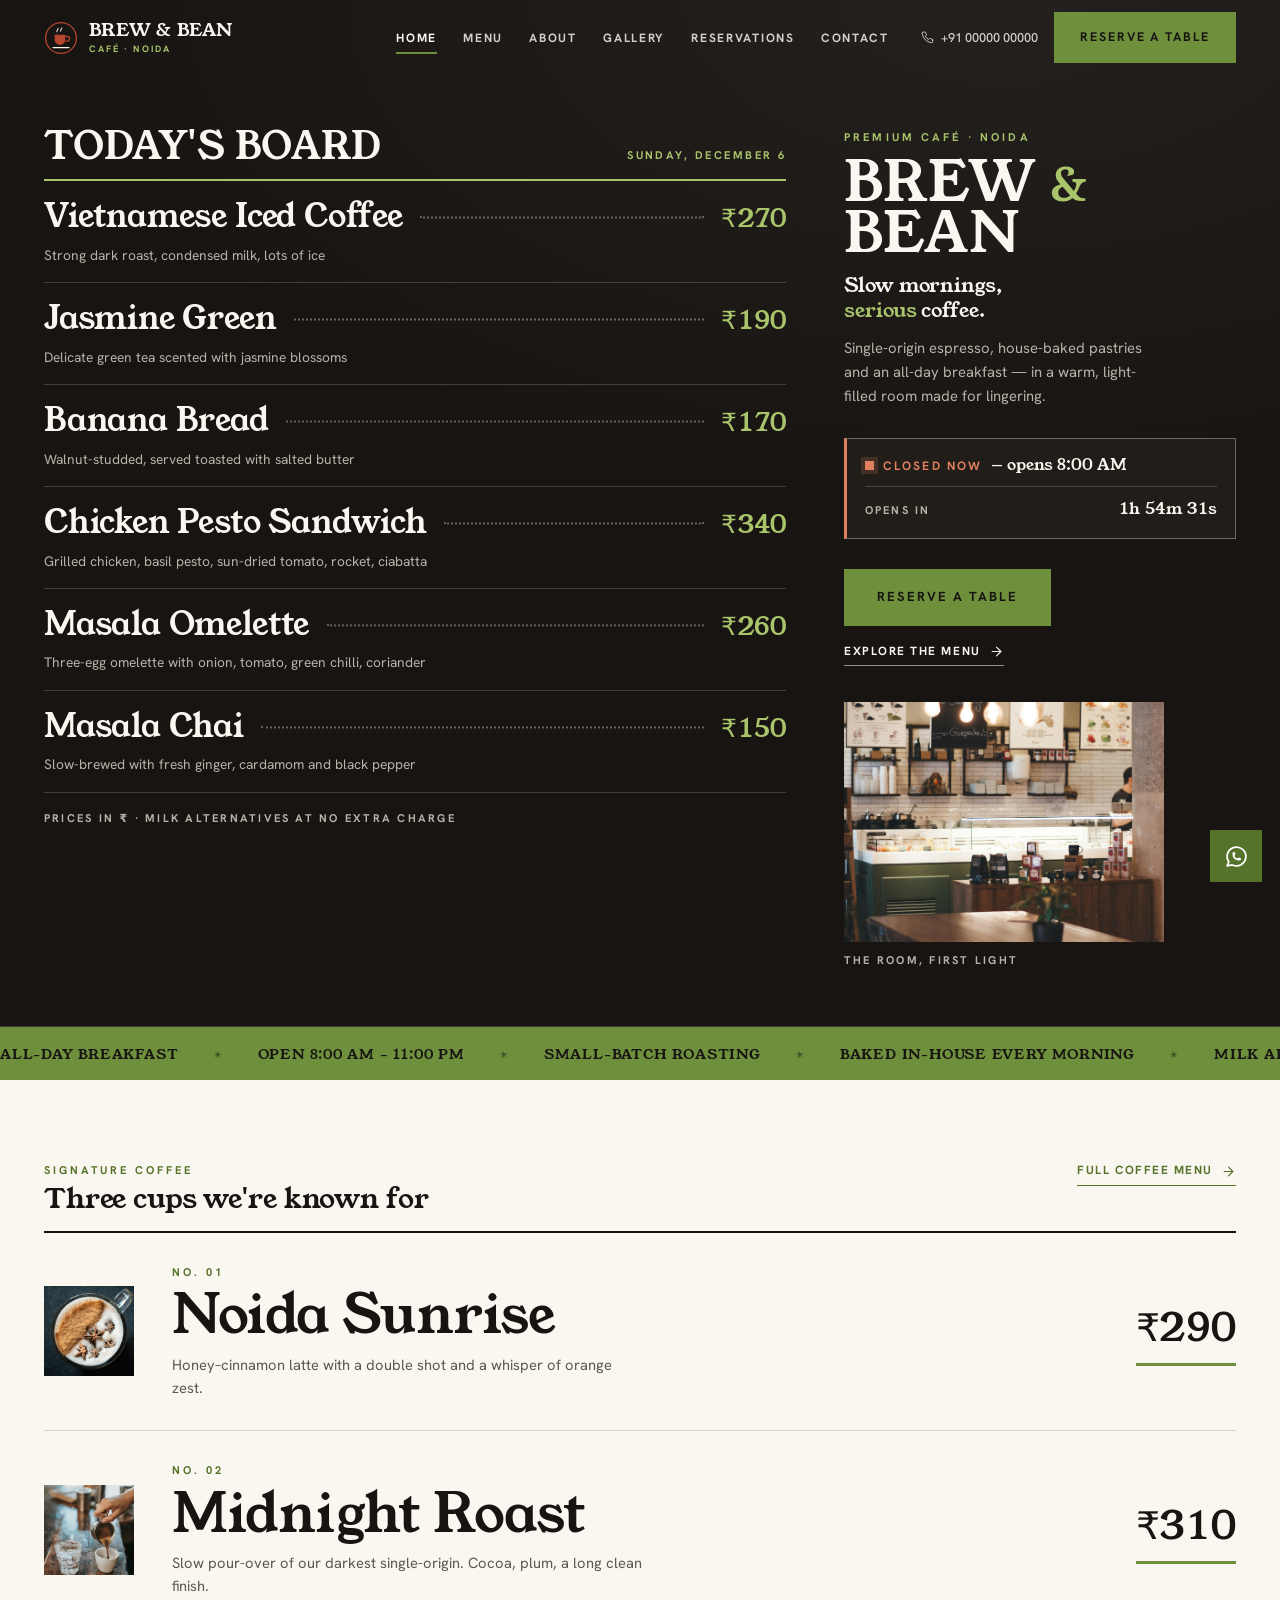
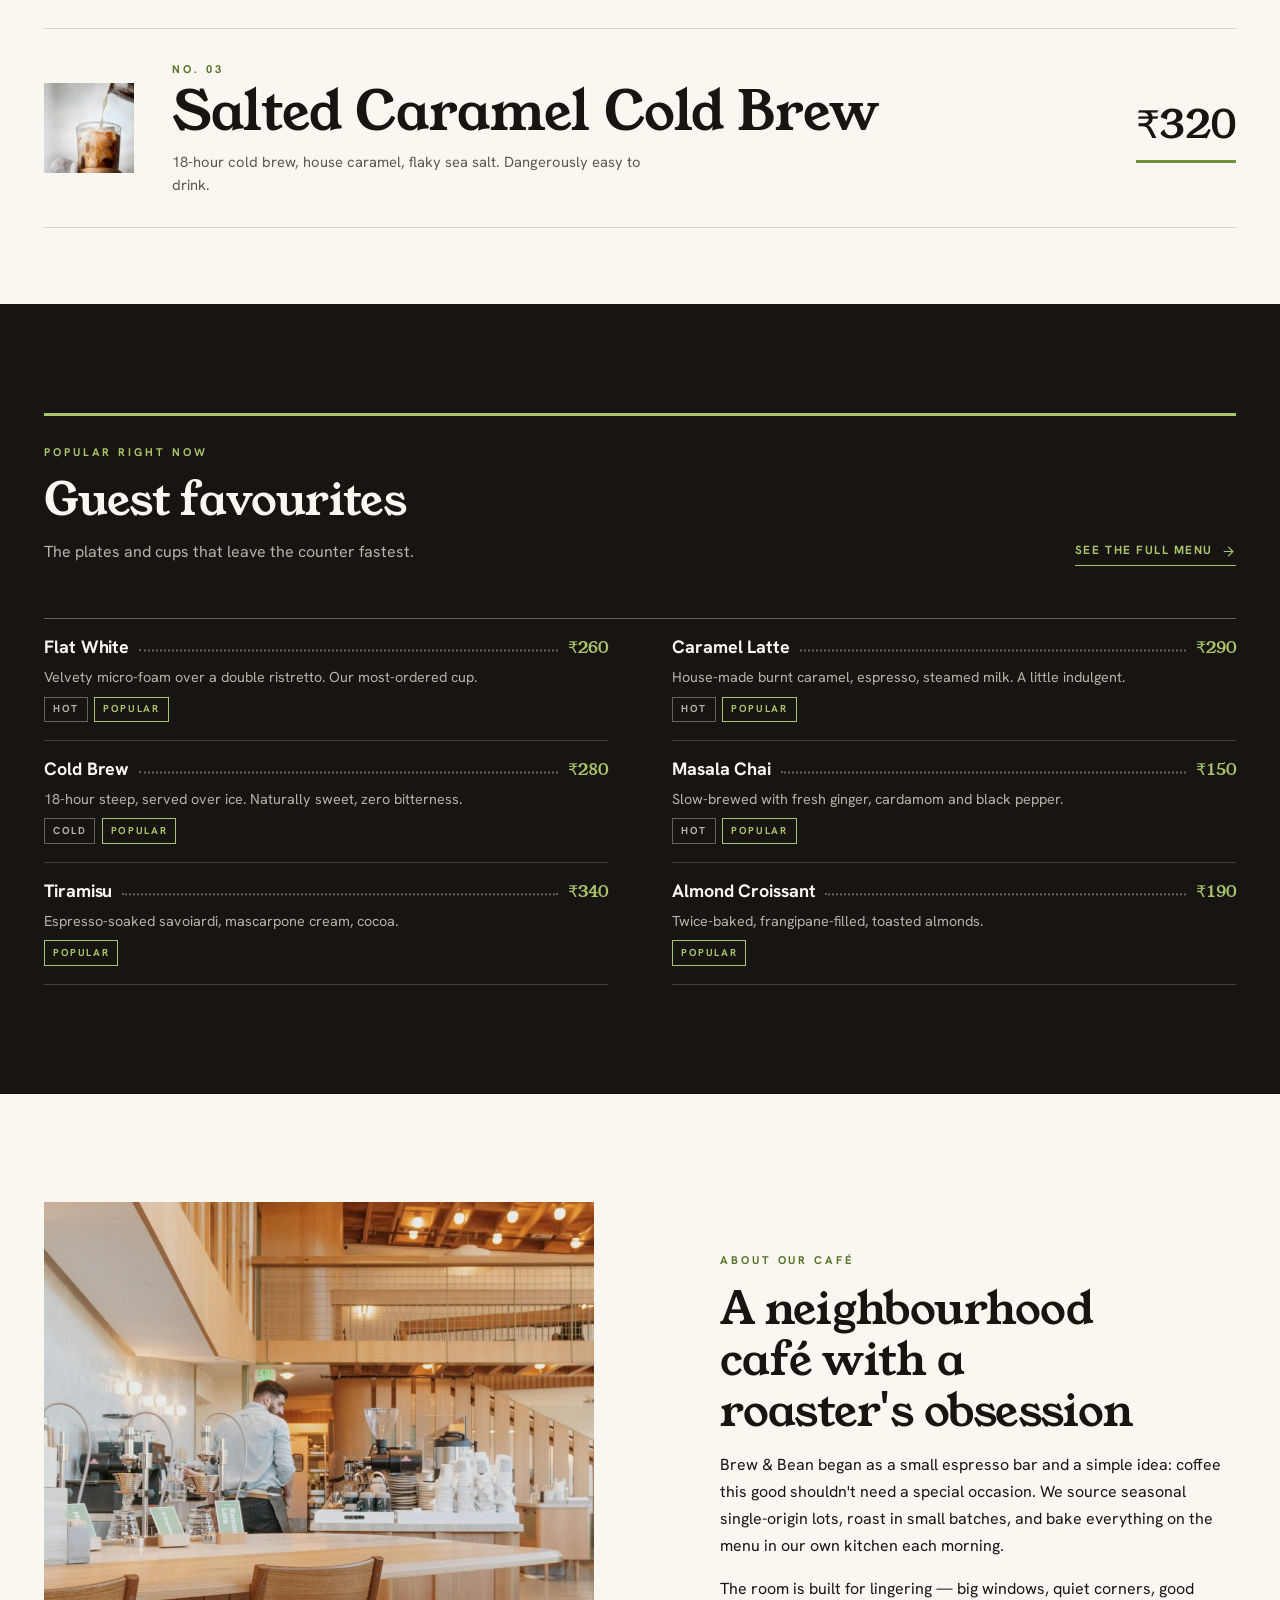
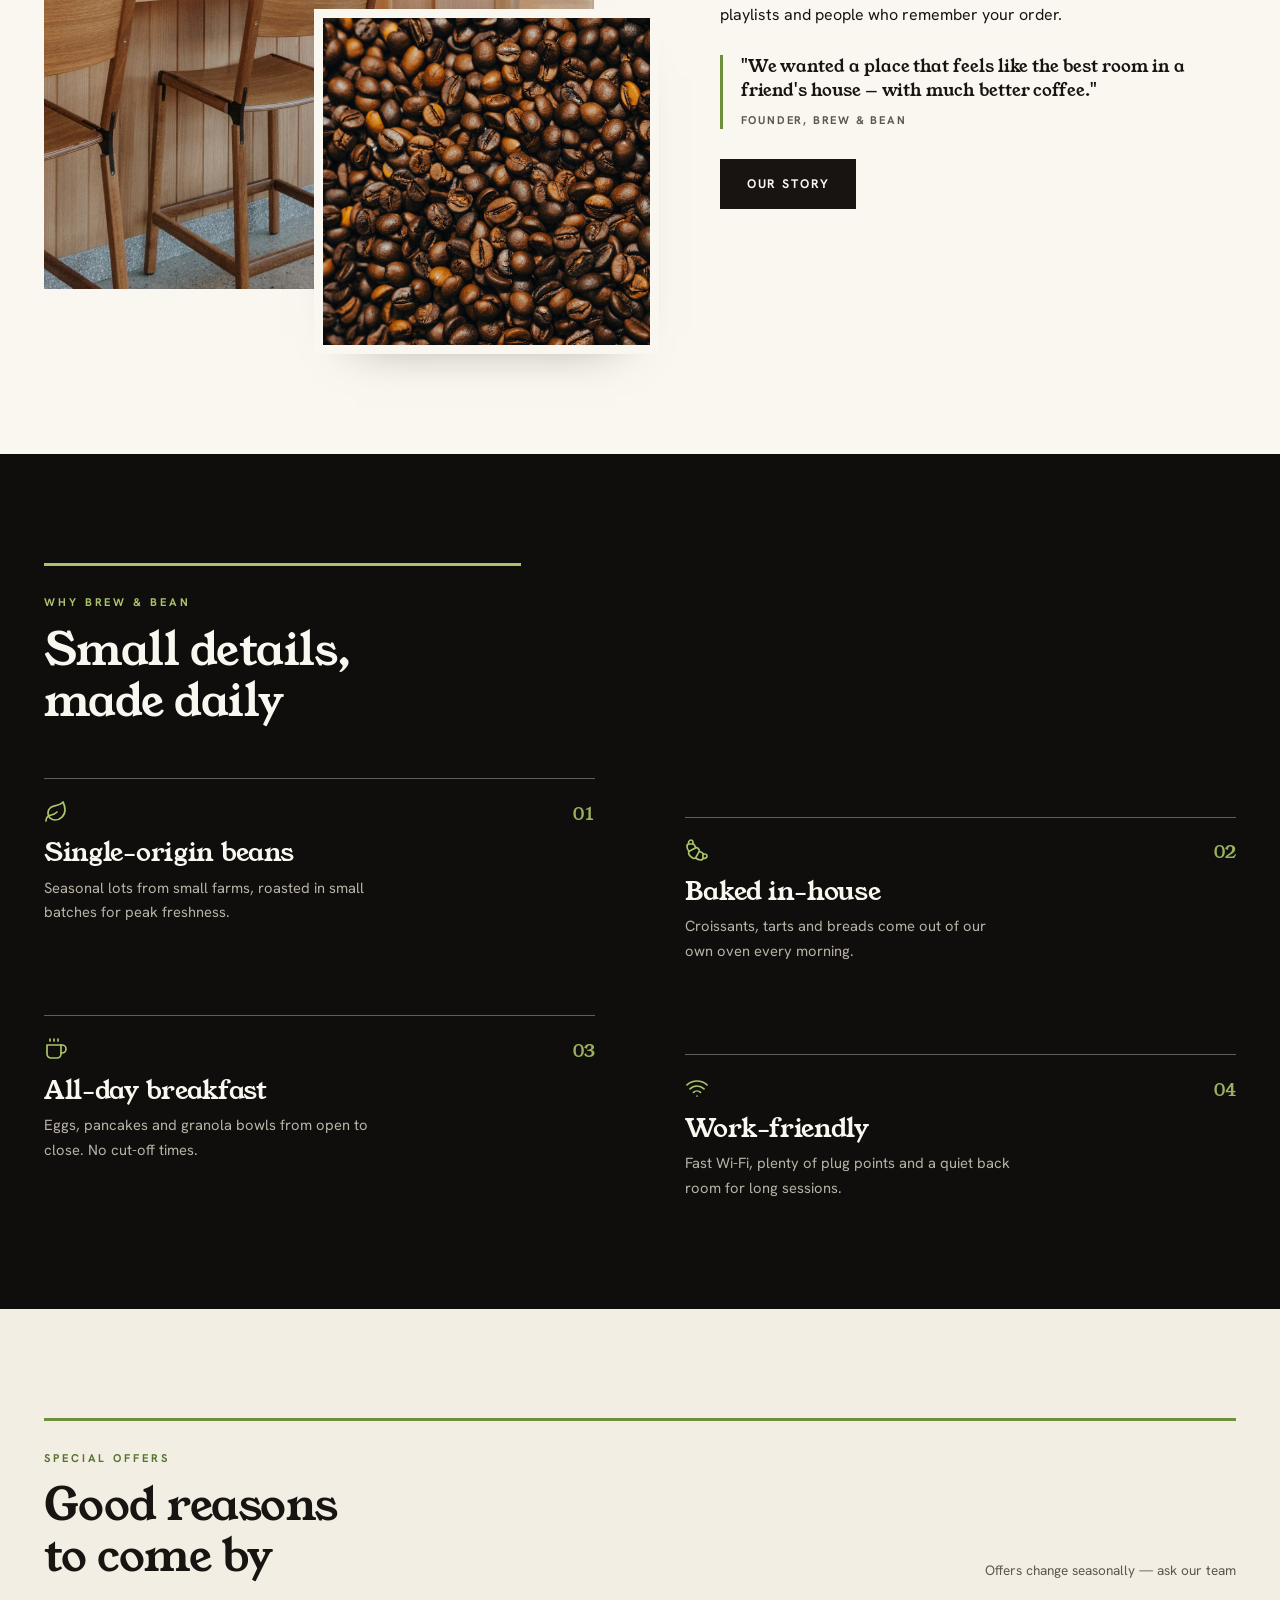
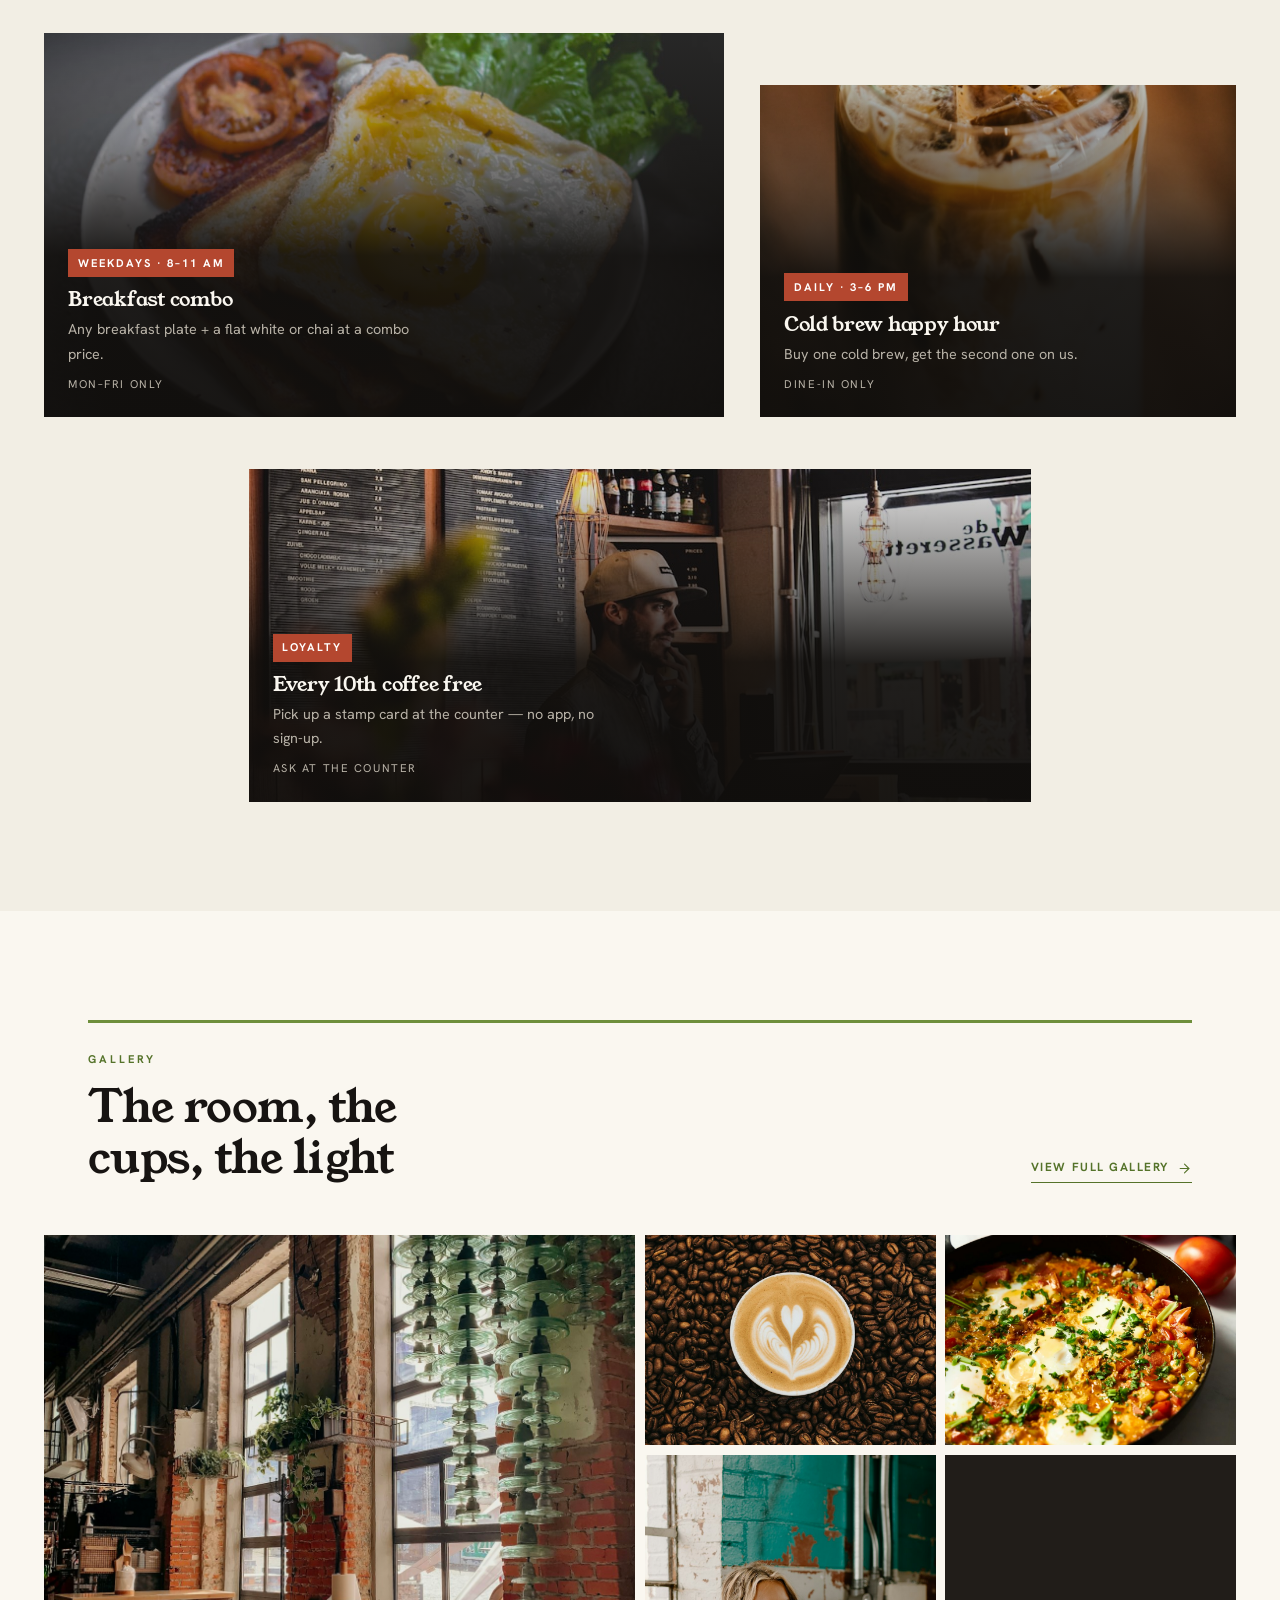
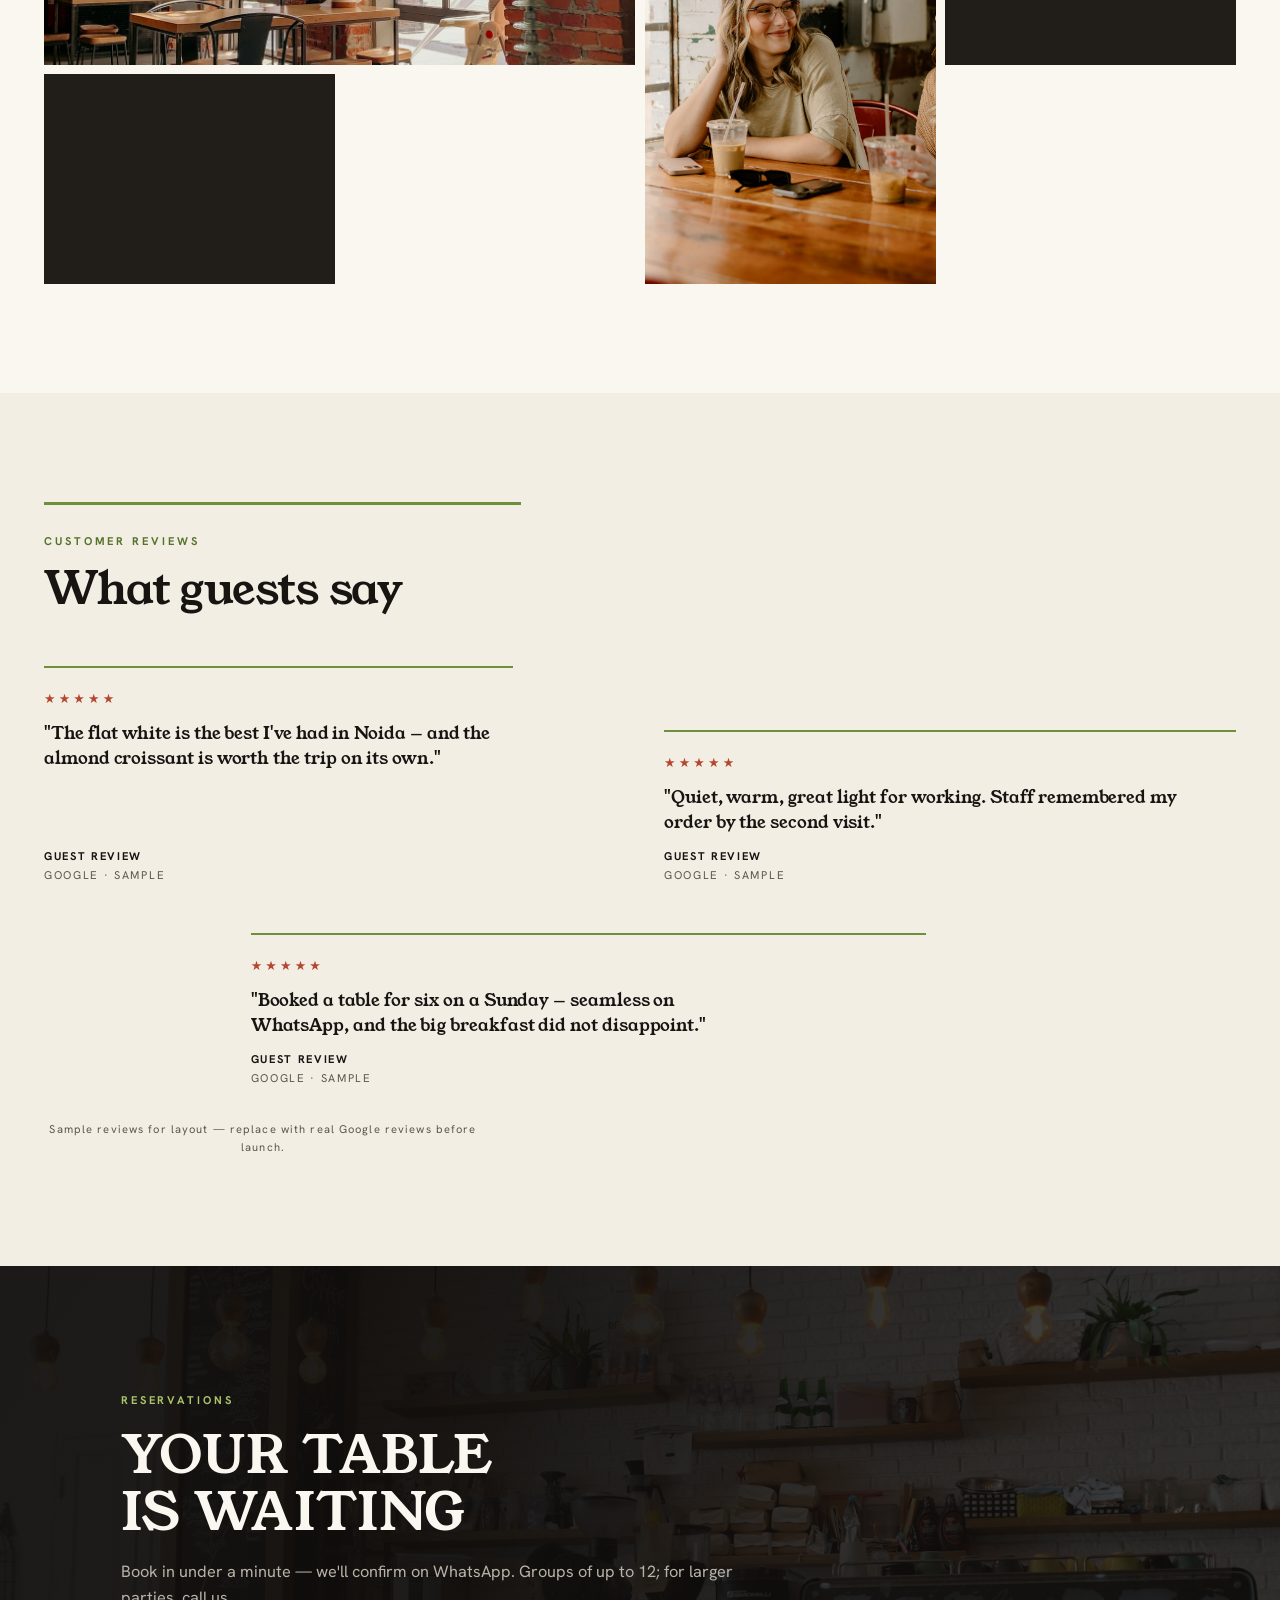
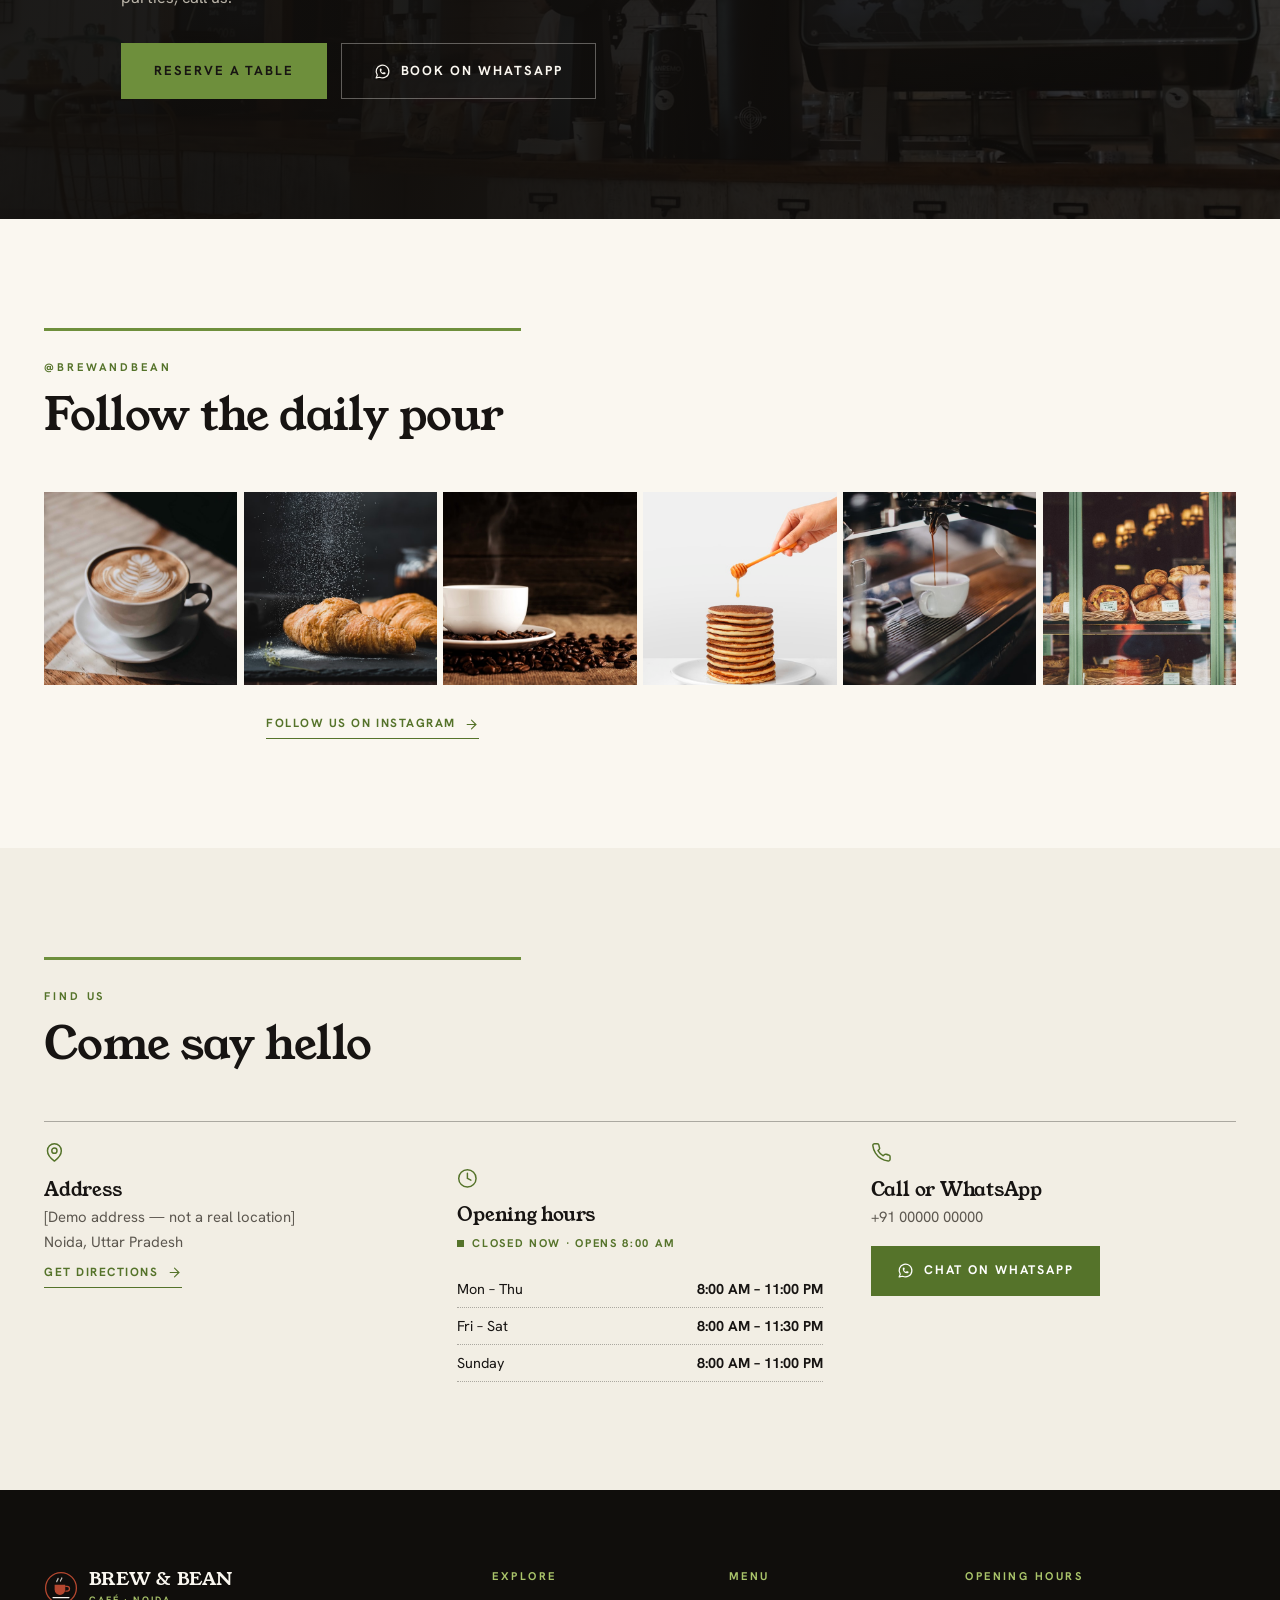
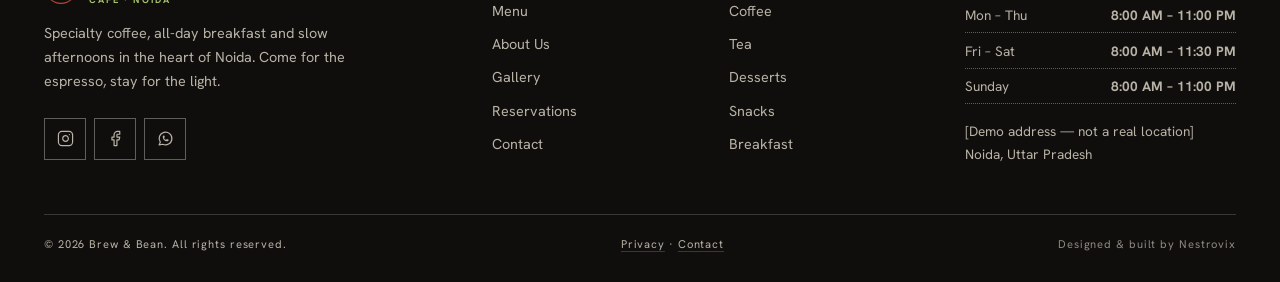
==== commit 6cae536d: "hero: signature first screen, server-rendered so it is never blank" ====
--- a/index.html
+++ b/index.html
@@ -67,23 +67,88 @@
   </div>
 </div>
 <main id="main">
-<!-- 2. MASTHEAD BAND -->
-<section class="masthead" aria-label="Welcome">
-  <img class="masthead__bg" src="assets/images/hero-home.jpg" alt="Café interior at golden hour with pendant bulbs hanging over a shared timber table" fetchpriority="high" decoding="async" width="1400" height="1750">
-  <div class="masthead__inner">
-    <span class="masthead__eyebrow reveal">Premium café · Noida</span>
-    <p class="masthead__wordmark reveal">Brew <span class="amp">&amp;</span> Bean</p>
-    <h1 class="reveal d1">Slow mornings, <em>serious</em> coffee.</h1>
-    <p class="masthead__lead reveal d2">Single-origin espresso, house-baked pastries and an all-day breakfast — in a warm, light-filled room made for lingering.</p>
-    <div class="masthead__links reveal d3">
-      <a class="link-arrow link-arrow--mark" href="reservations.html">Reserve a Table <svg class="ic"><use href="#i-arrow"/></svg></a>
+<!-- 2. TODAY'S BOARD — the café board is the first screen -->
+<section class="boardhero" aria-labelledby="boardhero-h">
+  <div class="boardhero__inner">
+
+    <div class="boardhero__id">
+      <p class="boardhero__eyebrow">Premium café · Noida</p>
+      <p class="boardhero__wordmark">Brew <span class="amp">&amp;</span> Bean</p>
+      <h1 id="boardhero-h" class="boardhero__line">Slow mornings, <em>serious</em> coffee.</h1>
+      <p class="boardhero__lead">Single-origin espresso, house-baked pastries and an all-day breakfast — in a warm, light-filled room made for lingering.</p>
+
+    </div>
+
+    <div class="boardhero__state">
+      <div class="openstate" data-openstate>
+        <p class="openstate__now">
+          <span class="openstate__dot" aria-hidden="true"></span>
+          <b class="openstate__state" data-open-state>Open now</b>
+          <span class="openstate__detail" data-open-detail>closes 11:00 PM</span>
+        </p>
+        <p class="openstate__count">
+          <span class="openstate__label" data-open-countlabel>Closes in</span>
+          <span class="openstate__clock tnum" data-open-countdown>—</span>
+        </p>
+      </div>
+    </div>
+
+    <div class="boardhero__actions">
+      <a class="btn btn--primary btn--lg" href="reservations.html">Reserve a Table</a>
       <a class="link-arrow" href="menu.html">Explore the Menu <svg class="ic"><use href="#i-arrow"/></svg></a>
     </div>
-    <div class="masthead__meta reveal d3">
-      <div><b data-open-badge class="open-badge">Open today</b>Opening hours</div>
-      <div><b><span data-bind="addressLine2">Noida, Uttar Pradesh</span></b>Find us</div>
-      <div><b>Specialty · All-day breakfast</b>What we do</div>
-    </div>
+
+    <figure class="boardhero__inset">
+      <img src="assets/images/hero-home.jpg" alt="Café interior at golden hour with pendant bulbs hanging over a shared timber table" loading="eager" decoding="async" width="1400" height="1750">
+      <figcaption>The room, first light</figcaption>
+    </figure>
+
+    <div class="boardhero__board">
+      <div class="boardhero__boardhead">
+        <p class="boardhero__kicker">Today's board</p>
+        <p class="boardhero__date" data-board-date>Served today</p>
+      </div>
+      <ul class="tboard" data-today-board>
+        <li class="tboard__row">
+          <span class="tboard__name">Espresso</span>
+          <span class="tboard__leader" aria-hidden="true"></span>
+          <span class="tboard__price tnum">₹180</span>
+          <span class="tboard__note">Double shot of our house blend</span>
+        </li>
+        <li class="tboard__row">
+          <span class="tboard__name">Masala Chai</span>
+          <span class="tboard__leader" aria-hidden="true"></span>
+          <span class="tboard__price tnum">₹150</span>
+          <span class="tboard__note">Slow-brewed with fresh ginger, cardamom and black pepper</span>
+        </li>
+        <li class="tboard__row">
+          <span class="tboard__name">Almond Croissant</span>
+          <span class="tboard__leader" aria-hidden="true"></span>
+          <span class="tboard__price tnum">₹190</span>
+          <span class="tboard__note">Twice-baked, frangipane-filled, toasted almonds</span>
+        </li>
+        <li class="tboard__row">
+          <span class="tboard__name">Avocado Toast</span>
+          <span class="tboard__leader" aria-hidden="true"></span>
+          <span class="tboard__price tnum">₹320</span>
+          <span class="tboard__note">Sourdough, smashed avocado, chilli flakes, lime</span>
+        </li>
+        <li class="tboard__row">
+          <span class="tboard__name">Shakshuka</span>
+          <span class="tboard__leader" aria-hidden="true"></span>
+          <span class="tboard__price tnum">₹360</span>
+          <span class="tboard__note">Eggs baked in spiced tomato-pepper sauce, feta, warm bread</span>
+        </li>
+        <li class="tboard__row">
+          <span class="tboard__name">Flat White</span>
+          <span class="tboard__leader" aria-hidden="true"></span>
+          <span class="tboard__price tnum">₹260</span>
+          <span class="tboard__note">Velvety micro-foam over a double ristretto</span>
+        </li>
+      </ul>
+      <p class="boardhero__foot">Prices in ₹ · Milk alternatives at no extra charge</p>
+    </div>
+
   </div>
 </section>
 
--- a/css/style.css
+++ b/css/style.css
@@ -105,7 +105,7 @@
 .tnum{font-variant-numeric:lining-nums tabular-nums}
 
 /* surfaces that flip the palette (custom props inherit, so nested widgets follow) */
-.section--dark,.section--espresso,.cta-band,.site-footer,.mobile-nav,.aside-card,.sticky-reserve,.lightbox,.masthead,.page-hero{--focus:var(--pistachio-lt);--surface-fg:var(--on-board);--surface-rule:var(--rule-board-strong);--surface-bg:var(--board)}
+.section--dark,.section--espresso,.cta-band,.site-footer,.mobile-nav,.aside-card,.sticky-reserve,.lightbox,.boardhero,.page-hero{--focus:var(--pistachio-lt);--surface-fg:var(--on-board);--surface-rule:var(--rule-board-strong);--surface-bg:var(--board)}
 .section--dark .muted,.section--espresso .muted,.cta-band .muted{color:var(--on-board-muted)}
 .section--dark .eyebrow,.section--espresso .eyebrow,.cta-band .eyebrow,.aside-card .eyebrow{color:var(--pistachio-lt)}
 
@@ -214,35 +214,81 @@
 .ticker--board{background:var(--board);border-color:var(--board);color:var(--on-board)}
 .ticker--board .ticker__set li::after{color:var(--pistachio-lt)}
 
-/* ---------- Masthead band (home) — full-bleed photograph, type set over it ---------- */
-.masthead{position:relative;isolation:isolate;color:#FAF7F0;min-height:clamp(560px,86vh,860px);display:flex;align-items:flex-end;overflow:hidden;background:var(--board)}
-.masthead__bg{position:absolute;inset:0;width:100%;height:100%;object-fit:cover;z-index:-2}
-.masthead::before{content:"";position:absolute;inset:0;z-index:-1;
-  background:linear-gradient(180deg,rgba(16,14,12,.86) 0%,rgba(16,14,12,.5) 30%,rgba(16,14,12,.58) 58%,rgba(16,14,12,.93) 100%),
-              linear-gradient(90deg,rgba(16,14,12,.55) 0%,rgba(16,14,12,0) 62%)}
-.masthead__inner{width:min(100% - 2*var(--gutter),1400px);margin-inline:auto;padding-block:calc(var(--header-h) + clamp(2.5rem,7vw,5rem)) clamp(1.75rem,4vw,2.75rem)}
-.masthead__eyebrow{display:inline-block;font-size:var(--micro);letter-spacing:.28em;text-transform:uppercase;font-weight:700;color:var(--pistachio-lt)}
-/* Signature wordmark. Young Serif sets "BREW & BEAN" at 7.78em vs the old face's 8.97em,
-   so the cap size is raised ~4% and the tracking flipped from -.045em to +.02em; the pair
-   lands the line at ~1345px inside the 1352px measure at 1440 — the same full-bleed fit. */
-.masthead__wordmark{font-family:var(--font-head);font-weight:400;line-height:.95;letter-spacing:.02em;text-transform:uppercase;
-  font-size:clamp(2.8rem,12.3vw,10.68rem);margin-top:.5rem;max-width:none;color:#FAF7F0;text-wrap:balance}
-/* The ampersand used to step down by weight; with one weight available it steps down by size. */
-.masthead__wordmark .amp{color:#FAF7F0;font-weight:400;font-size:.78em;letter-spacing:.04em}
-.masthead h1{font-family:var(--font-head);font-weight:400;font-size:clamp(1.3rem,2.75vw,2.2rem);line-height:1.2;letter-spacing:-.005em;
-  margin-top:clamp(.9rem,2vw,1.4rem);max-width:28ch;color:#FAF7F0}
-/* one weight only — the emphasis is carried entirely by colour */
-.masthead h1 em{font-style:normal;font-weight:400;color:var(--pistachio-lt)}
-.masthead__lead{margin-top:1rem;max-width:53ch;font-size:var(--lead);line-height:1.6;color:rgba(250,247,240,.86)}
-.masthead__links{display:flex;flex-wrap:wrap;gap:.5rem 2rem;margin-top:1.6rem}
-.masthead__meta{display:grid;grid-template-columns:repeat(3,auto);justify-content:start;gap:.9rem 3rem;margin-top:clamp(1.75rem,4vw,2.75rem);
-  padding-top:1.15rem;border-top:1px solid rgba(250,247,240,.28);font-size:var(--micro);letter-spacing:.16em;text-transform:uppercase;color:rgba(250,247,240,.82)}
-.masthead__meta b{display:block;font-family:var(--font-head);font-size:.92rem;letter-spacing:0;text-transform:none;color:#FAF7F0;font-weight:400;line-height:1.3;margin-bottom:.35rem}
-.masthead__meta b.open-badge{display:flex;width:max-content;margin-bottom:.4rem;color:var(--pistachio-lt);letter-spacing:.18em;text-transform:uppercase;font-family:var(--font-body);font-size:var(--micro)}
-.masthead__meta b.open-badge.closed{color:var(--terracotta-lt)}
-.masthead .link-arrow{color:#FAF7F0;border-bottom-color:rgba(250,247,240,.55)}
-.masthead .link-arrow:hover{color:var(--pistachio-lt);border-bottom-color:var(--pistachio-lt)}
-.masthead .link-arrow--mark{color:var(--pistachio-lt);border-bottom-color:var(--pistachio-lt)}
+/* ---------- Today's board (home hero) — the café board IS the first screen ----------
+   Two panels on the dark board: the identity + live opening state on the right rail,
+   the day's board (menu-data driven) set large in Young Serif on the left. */
+.boardhero{background:var(--board);color:var(--on-board);position:relative;isolation:isolate;
+  border-bottom:1px solid var(--rule-board)}
+.boardhero::before{content:"";position:absolute;inset:0;z-index:-1;pointer-events:none;
+  background:radial-gradient(120% 80% at 78% 0%,rgba(250,247,240,.055) 0%,rgba(250,247,240,0) 62%)}
+.boardhero__inner{width:min(100% - 2*var(--gutter),1400px);margin-inline:auto;
+  display:grid;grid-template-columns:minmax(0,1fr) minmax(300px,24.5rem);
+  grid-template-rows:auto auto auto 1fr;
+  grid-template-areas:"board id" "board state" "board cta" "board inset";
+  column-gap:clamp(2rem,4.5vw,4.5rem);
+  padding-block:calc(var(--header-h) + clamp(1.75rem,4.5vw,3.25rem)) clamp(2rem,4.5vw,3.5rem)}
+
+/* --- identity rail --- */
+.boardhero__id{grid-area:id;min-width:0}
+.boardhero__eyebrow{font-size:var(--micro);letter-spacing:.28em;text-transform:uppercase;font-weight:700;color:var(--pistachio-lt)}
+.boardhero__wordmark{font-family:var(--font-head);font-weight:400;line-height:.92;letter-spacing:.015em;
+  text-transform:uppercase;font-size:clamp(2.4rem,5.2vw,3.5rem);margin-top:.55rem;color:#FAF7F0;max-width:none}
+.boardhero__wordmark .amp{font-size:.78em;letter-spacing:.04em;color:var(--pistachio-lt)}
+.boardhero__line{font-family:var(--font-head);font-weight:400;font-size:clamp(1.15rem,1.55vw,1.4rem);
+  line-height:1.24;letter-spacing:-.004em;margin-top:.9rem;max-width:22ch;color:#FAF7F0}
+.boardhero__line em{font-style:normal;font-weight:400;color:var(--pistachio-lt)}
+.boardhero__lead{margin-top:.85rem;max-width:40ch;font-size:.93rem;line-height:1.62;color:var(--on-board-muted)}
+
+/* --- live opening state — reads the real clock against config.hours --- */
+.boardhero__state{grid-area:state;min-width:0;margin-top:clamp(1.4rem,2.6vw,1.9rem)}
+.openstate{width:100%;
+  border:1px solid var(--rule-board-strong);border-left:3px solid var(--pistachio-lt);
+  background:var(--board-2);padding:.95rem 1.1rem}
+.openstate.is-closed{border-left-color:var(--terracotta-lt)}
+.openstate__now{display:flex;align-items:baseline;flex-wrap:wrap;gap:.25rem .6rem;max-width:none}
+.openstate__dot{width:9px;height:9px;flex:none;align-self:center;background:var(--pistachio-lt);
+  box-shadow:0 0 0 4px rgba(169,196,106,.18)}
+.openstate.is-closed .openstate__dot{background:var(--terracotta-lt);box-shadow:0 0 0 4px rgba(224,128,95,.18)}
+.openstate__state{font-family:var(--font-body);font-weight:700;font-size:.76rem;letter-spacing:.17em;
+  text-transform:uppercase;color:var(--pistachio-lt)}
+.openstate.is-closed .openstate__state{color:var(--terracotta-lt)}
+.openstate__detail{font-family:var(--font-head);font-weight:400;font-size:1.02rem;line-height:1.2;color:#FAF7F0}
+.openstate__count{display:flex;align-items:baseline;justify-content:space-between;gap:1rem;margin-top:.6rem;
+  padding-top:.55rem;border-top:1px solid var(--rule-board);max-width:none}
+.openstate__label{font-size:var(--micro);letter-spacing:.2em;text-transform:uppercase;font-weight:700;color:var(--on-board-muted)}
+.openstate__clock{font-family:var(--font-head);font-weight:400;font-size:1.02rem;letter-spacing:.02em;
+  font-variant-numeric:lining-nums tabular-nums;color:#FAF7F0}
+
+.boardhero__actions{grid-area:cta;min-width:0;display:flex;flex-wrap:wrap;align-items:center;gap:1rem 1.75rem;margin-top:clamp(1.4rem,2.6vw,1.9rem)}
+.boardhero__actions .link-arrow{color:#FAF7F0;border-bottom-color:rgba(250,247,240,.55)}
+.boardhero__actions .link-arrow:hover{color:var(--pistachio-lt);border-bottom-color:var(--pistachio-lt)}
+
+.boardhero__inset{grid-area:inset;align-self:start;margin:clamp(1.6rem,3vw,2.25rem) 0 0;width:100%;max-width:20rem}
+.boardhero__inset img{width:100%;aspect-ratio:4/3;object-fit:cover;background:var(--board-2)}
+.boardhero__inset figcaption{margin-top:.55rem;font-size:var(--micro);letter-spacing:.2em;
+  text-transform:uppercase;font-weight:700;color:var(--on-board-muted)}
+
+/* --- the board itself --- */
+.boardhero__board{grid-area:board;min-width:0}
+.boardhero__boardhead{display:flex;align-items:baseline;justify-content:space-between;gap:.75rem 2rem;
+  flex-wrap:wrap;padding-bottom:.85rem;border-bottom:2px solid var(--pistachio-lt)}
+.boardhero__kicker{font-family:var(--font-head);font-weight:400;text-transform:uppercase;letter-spacing:var(--track-caps);
+  font-size:clamp(1.5rem,3.1vw,2.35rem);line-height:1;color:#FAF7F0;max-width:none}
+.boardhero__date{font-size:var(--micro);letter-spacing:.22em;text-transform:uppercase;font-weight:700;
+  color:var(--pistachio-lt);max-width:none}
+.tboard{border-top:0}
+.tboard__row{display:grid;grid-template-columns:minmax(0,auto) minmax(1.5rem,1fr) auto;
+  align-items:baseline;column-gap:clamp(.6rem,1.4vw,1.1rem);
+  padding-block:clamp(.7rem,1.5vw,1.05rem);border-bottom:1px solid var(--rule-board)}
+.tboard__name{grid-column:1;font-family:var(--font-head);font-weight:400;line-height:1.06;
+  letter-spacing:-.006em;font-size:clamp(1.35rem,2.5vw,2.1rem);color:#FAF7F0;text-wrap:balance}
+.tboard__leader{grid-column:2;align-self:center;border-bottom:2px dotted var(--rule-board-strong);transform:translateY(-.1em)}
+.tboard__price{grid-column:3;justify-self:end;white-space:nowrap;font-family:var(--font-head);font-weight:400;
+  font-size:clamp(1.15rem,1.95vw,1.6rem);letter-spacing:.01em;color:var(--pistachio-lt);
+  font-variant-numeric:lining-nums tabular-nums}
+.tboard__note{grid-column:1/-1;margin-top:.3rem;font-size:.86rem;line-height:1.5;color:var(--on-board-muted);max-width:56ch}
+.boardhero__foot{margin-top:1rem;font-size:var(--micro);letter-spacing:.2em;text-transform:uppercase;
+  font-weight:700;color:var(--on-board-muted);max-width:none}
 
 /* ---------- Signature price list — oversized two-column board ---------- */
 .pricelist-band{background:var(--paper);color:var(--ink);padding-block:clamp(2.75rem,6vw,4.75rem)}
@@ -603,13 +649,18 @@
   .location__info{grid-template-columns:1fr 1fr}
   .nav__phone{display:none}
   .nav__links{gap:1.15rem}
+  .boardhero__inner{grid-template-columns:minmax(0,1fr) minmax(258px,20rem);column-gap:clamp(1.5rem,3.5vw,2.5rem)}
 }
 @media (max-width:900px){
   :root{--header-h:66px}
   .nav__links,.nav__cta .btn{display:none}
   .nav__toggle{display:inline-flex}
-  .masthead{min-height:clamp(500px,78vh,720px)}
-  .masthead__meta{grid-template-columns:1fr 1fr;gap:.9rem 2rem}
+  .boardhero__inner{grid-template-columns:minmax(0,1fr);grid-template-rows:none;
+    grid-template-areas:"id" "state" "board" "cta" "inset"}
+  .boardhero__id,.boardhero__lead{max-width:52ch}
+  .boardhero__board{margin-top:clamp(1.9rem,5.5vw,2.6rem)}
+  .boardhero__inset{max-width:none}
+  .boardhero__inset img{aspect-ratio:16/9}
   .page-hero{min-height:clamp(300px,44vh,420px)}
   .priceline{grid-template-columns:auto 1fr;row-gap:.6rem}
   .priceline__price{grid-column:2;justify-self:end}
@@ -649,8 +700,10 @@
   .gallery-grid{grid-template-columns:repeat(2,1fr);grid-auto-rows:145px}
   .g-item.big{grid-column:span 2;grid-row:span 2}
   .insta-grid{grid-template-columns:repeat(3,1fr)}
-  .masthead__meta{grid-template-columns:1fr;gap:.9rem}
-  .masthead__links{flex-direction:column;gap:.85rem}
+  .boardhero__actions{flex-direction:column;align-items:stretch;gap:1rem}
+  .boardhero__actions .link-arrow{align-self:flex-start}
+  .tboard__row{grid-template-columns:minmax(0,1fr) auto;column-gap:.9rem}
+  .tboard__leader{display:none}
   .priceline{grid-template-columns:1fr;row-gap:.5rem}
   .priceline__thumb{width:100%;aspect-ratio:16/9}
   .priceline__price{grid-column:1;justify-self:start;text-align:left}
